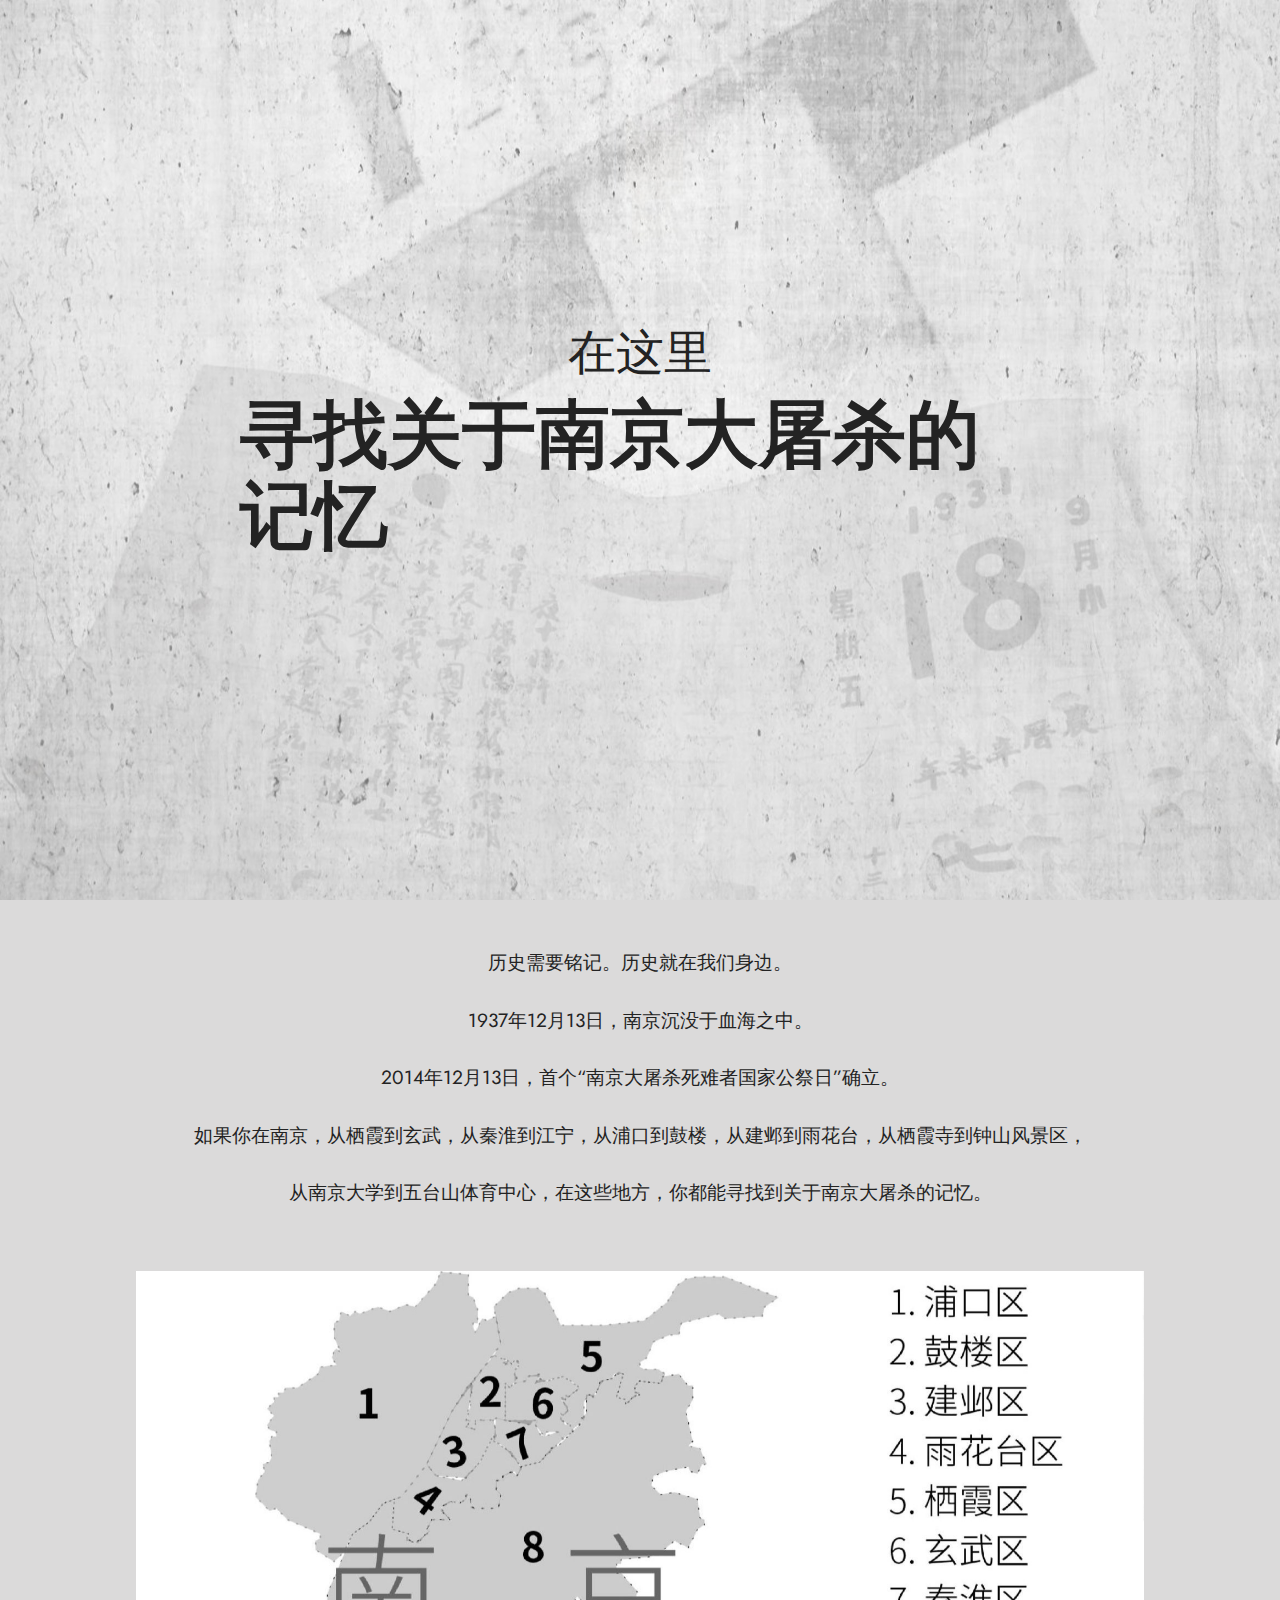
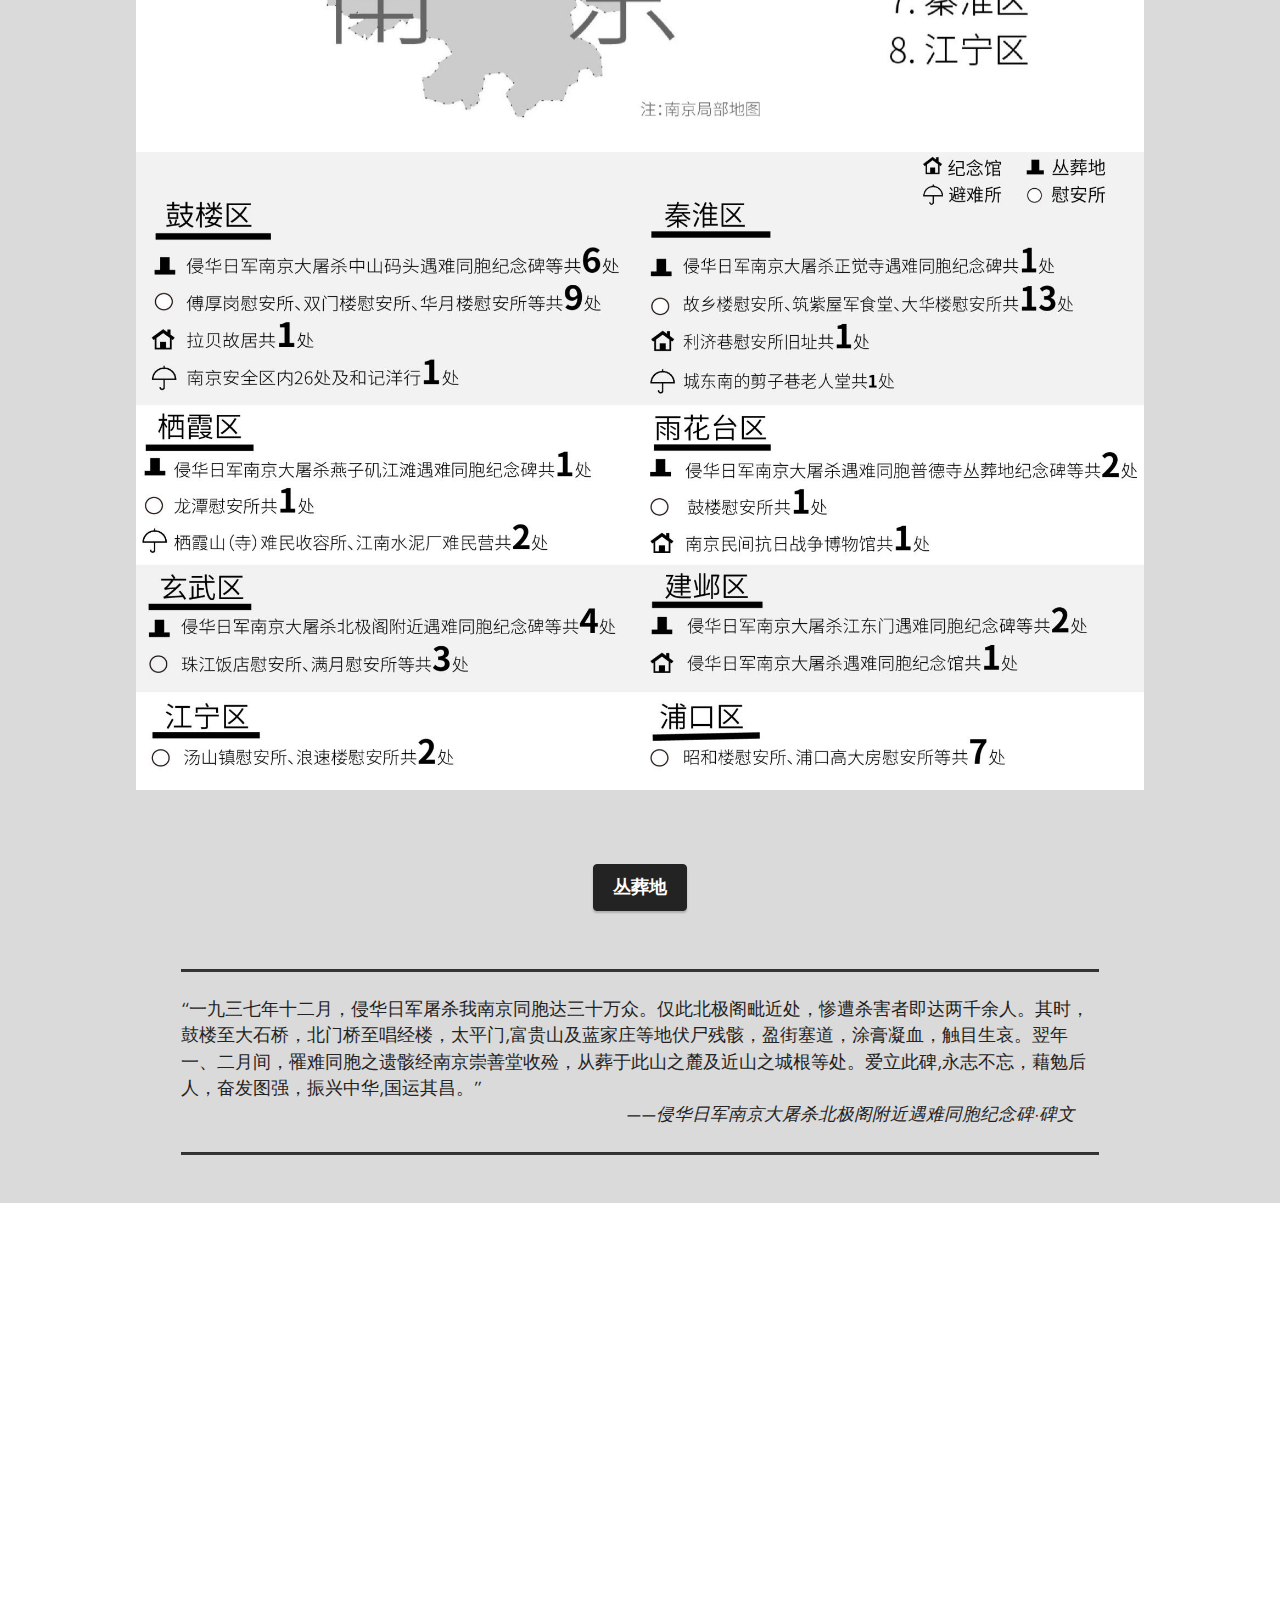
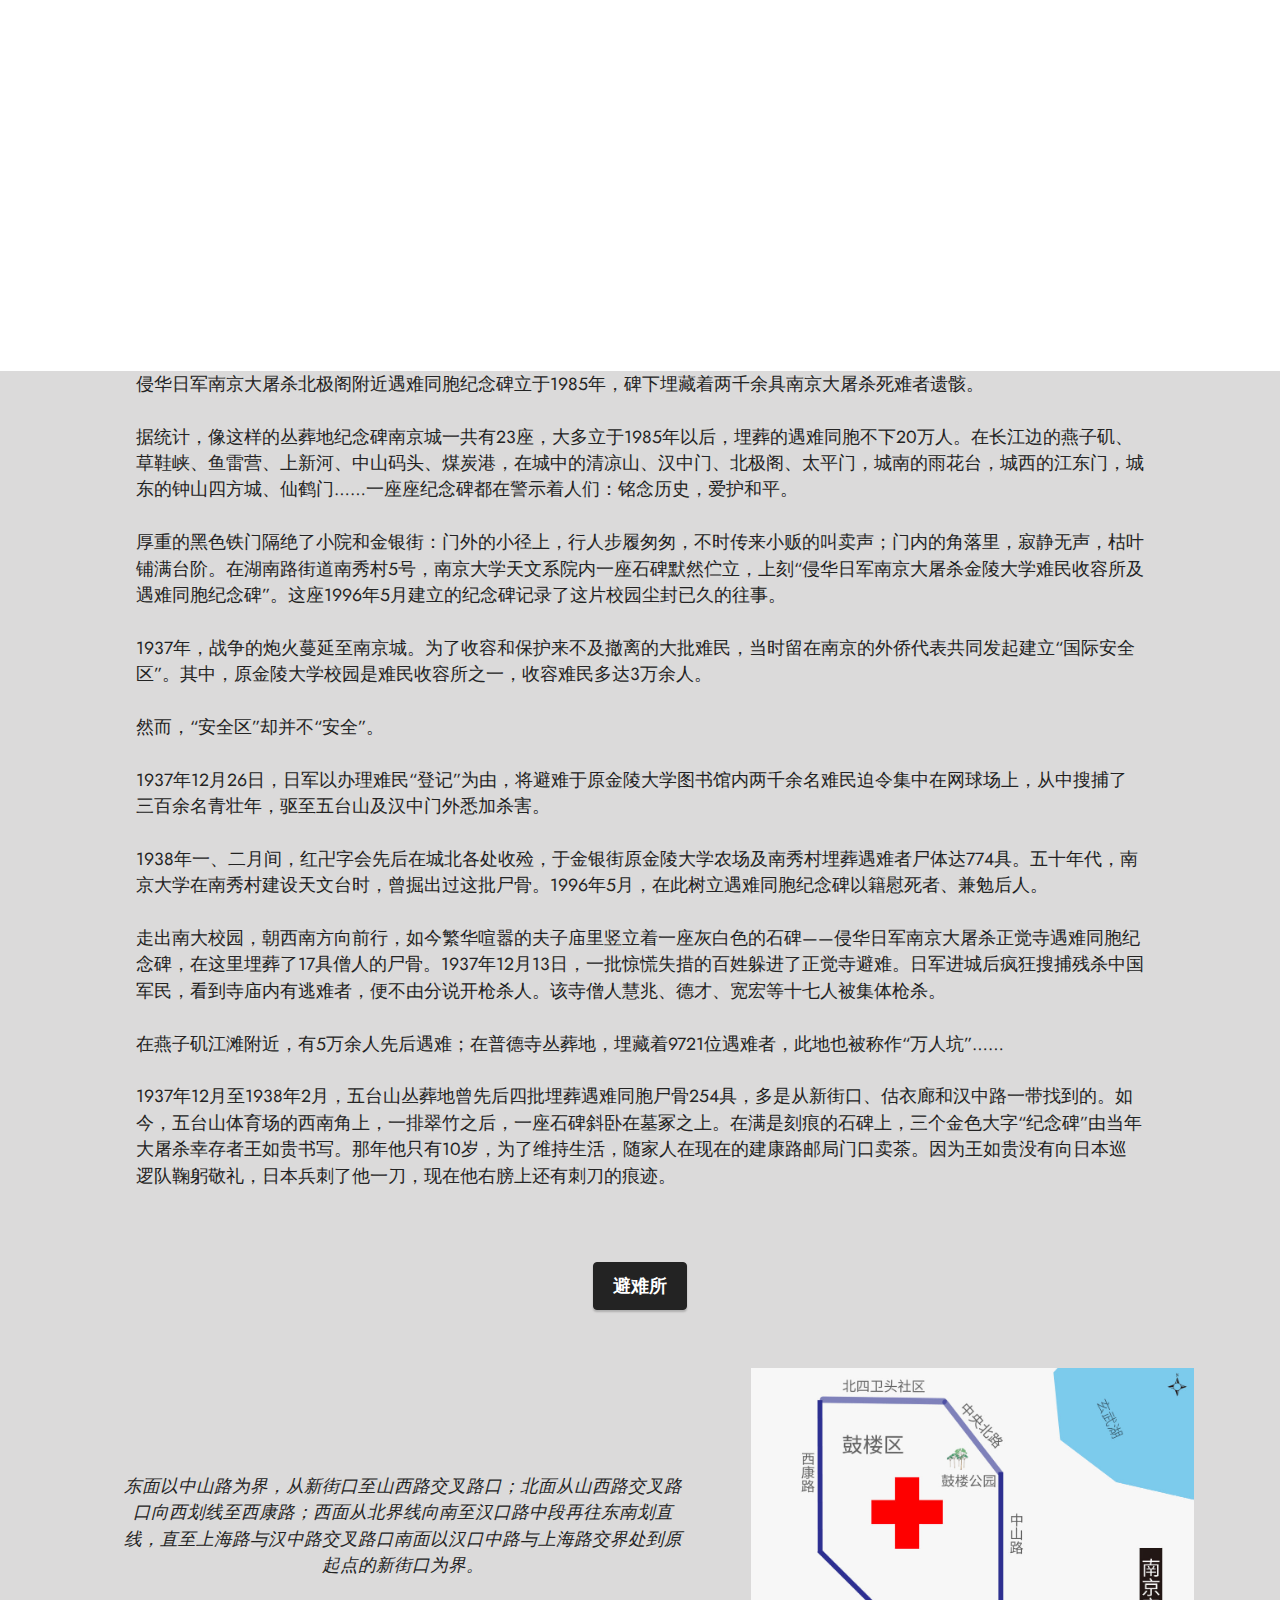
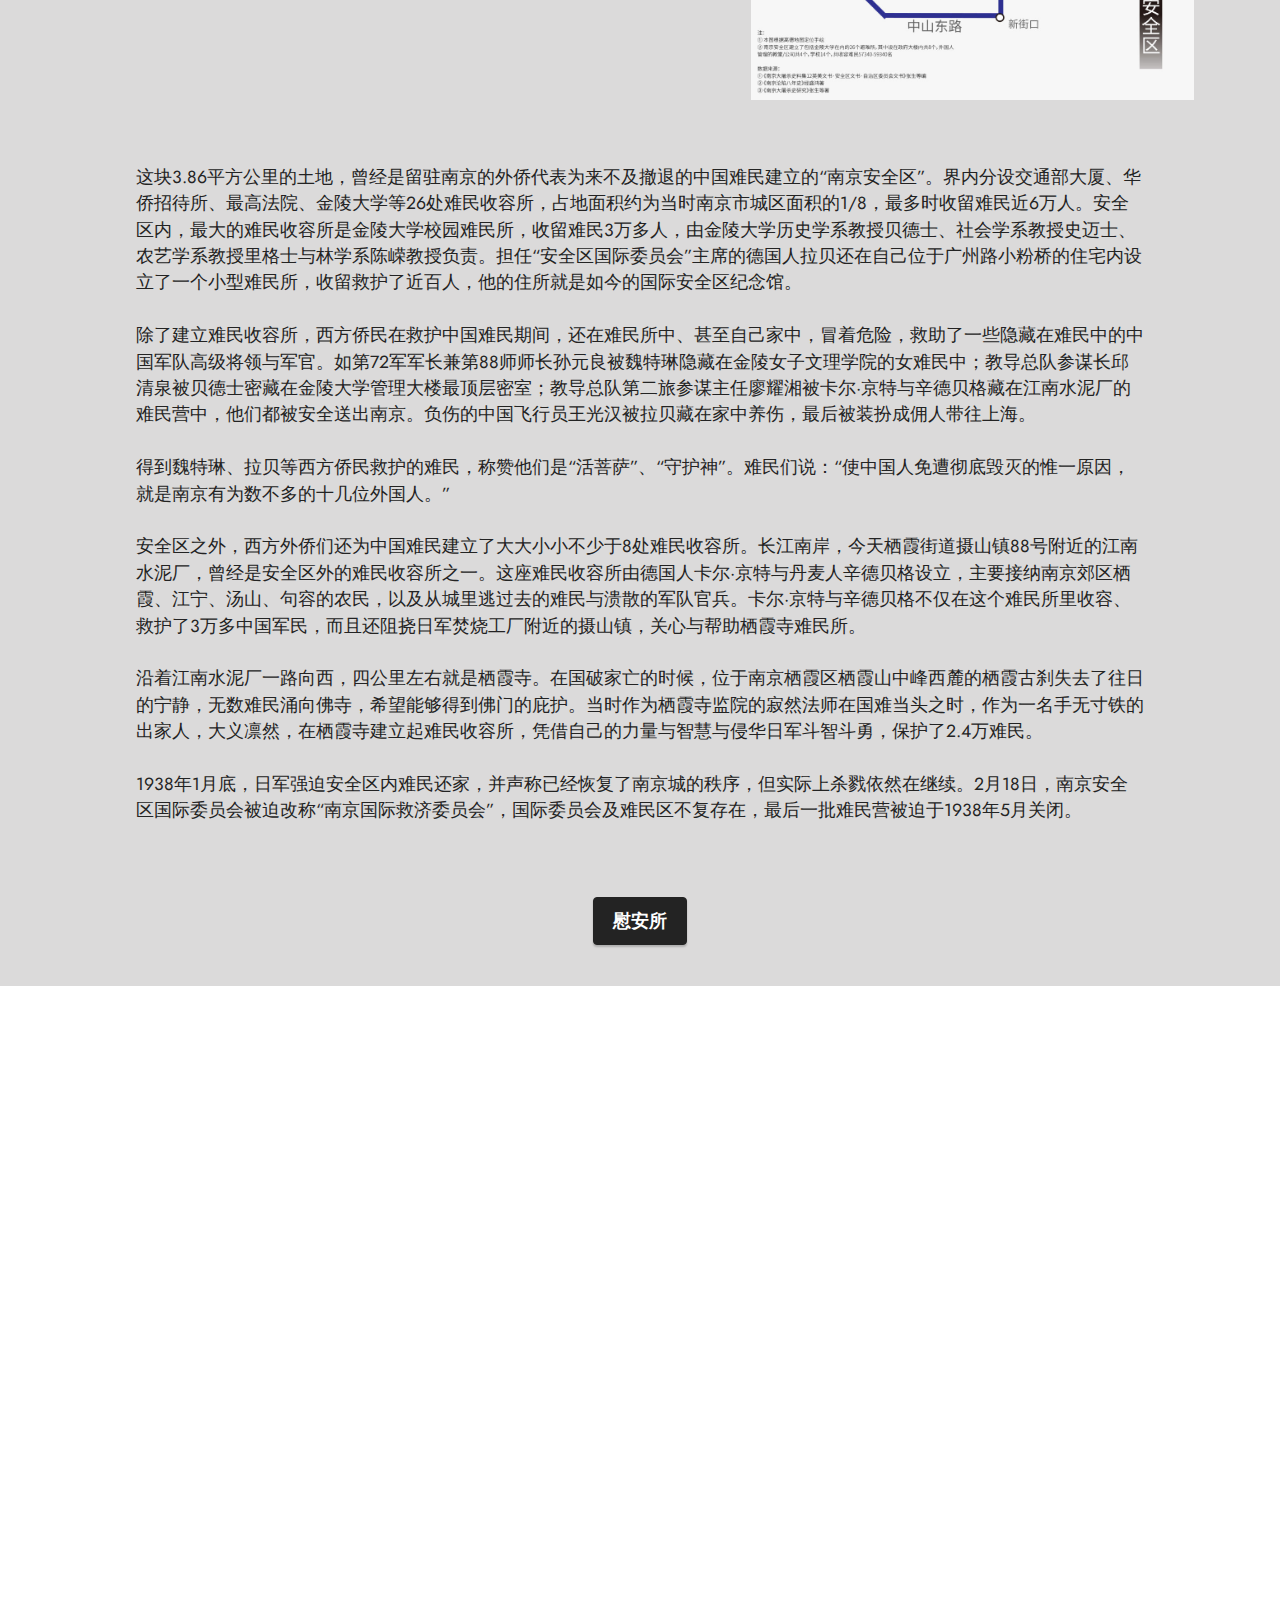
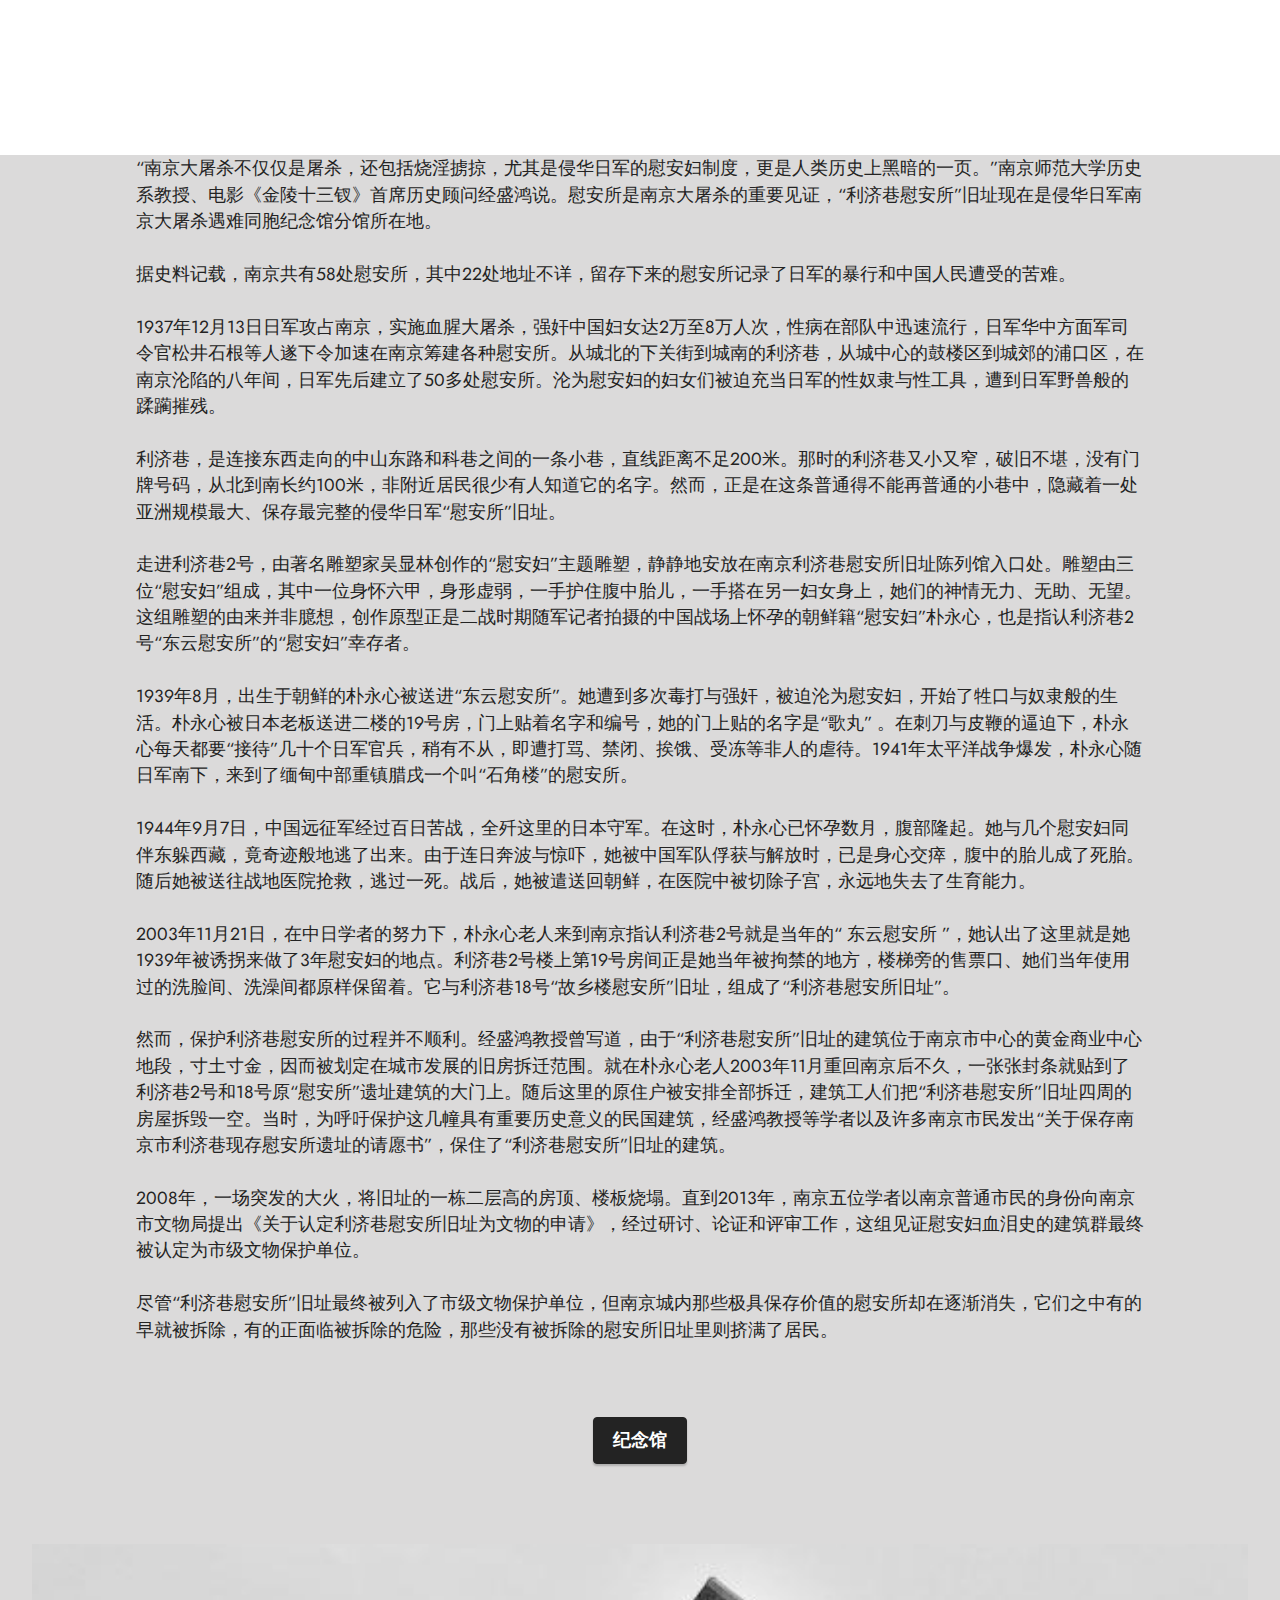
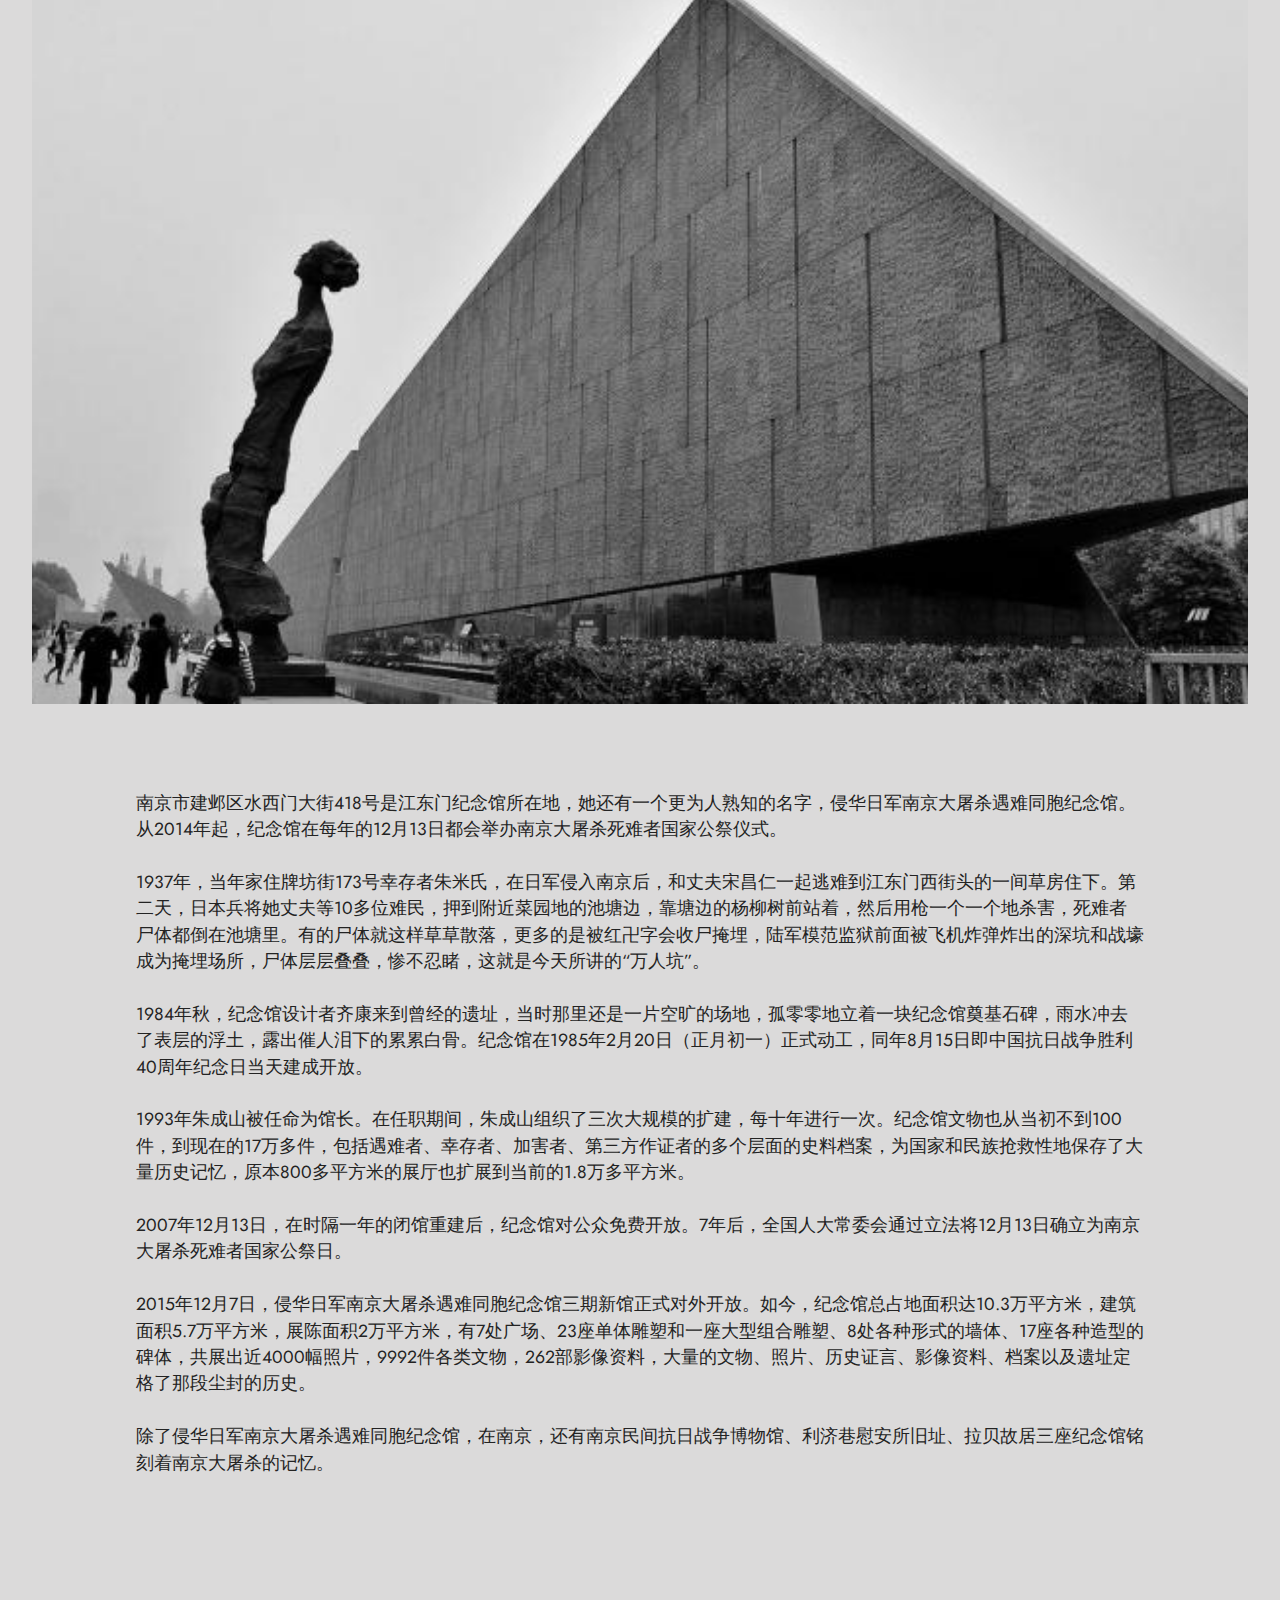
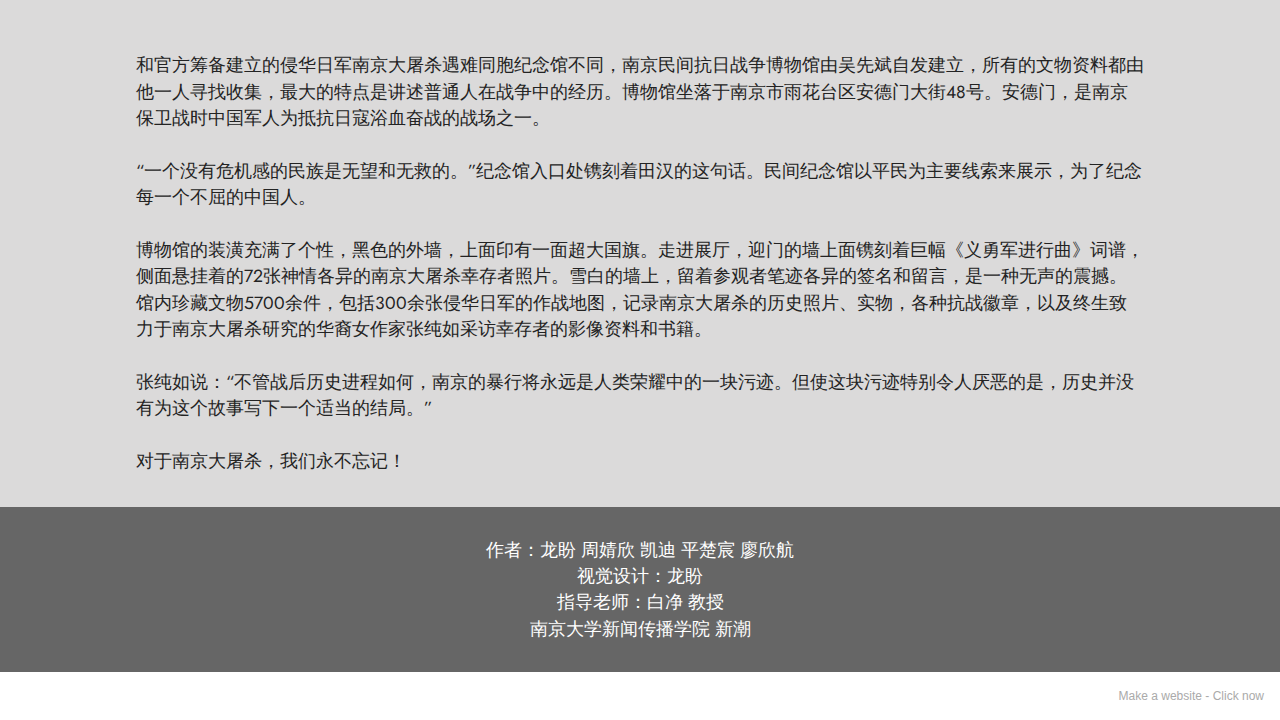
==== index.html @ 1f04daef "Update index.html" ====
<!DOCTYPE html>
<html  >
<head>
  <!-- Site made with Mobirise Website Builder v5.2.0, https://mobirise.com -->
  <meta charset="UTF-8">
  <meta http-equiv="X-UA-Compatible" content="IE=edge">
  <meta name="generator" content="Mobirise v5.2.0, mobirise.com">
  <meta name="viewport" content="width=device-width, initial-scale=1, minimum-scale=1">
  <link rel="shortcut icon" href="assets/images/logo5.png" type="image/x-icon">
  <meta name="description" content="">
  
  
  <title>Home</title>
  <link rel="stylesheet" href="assets/tether/tether.min.css">
  <link rel="stylesheet" href="assets/bootstrap/css/bootstrap.min.css">
  <link rel="stylesheet" href="assets/bootstrap/css/bootstrap-grid.min.css">
  <link rel="stylesheet" href="assets/bootstrap/css/bootstrap-reboot.min.css">
  <link rel="stylesheet" href="assets/theme/css/style.css">
  <link rel="preload" as="style" href="assets/mobirise/css/mbr-additional.css"><link rel="stylesheet" href="assets/mobirise/css/mbr-additional.css" type="text/css">
  
  
  
  
</head>
<body>
  
  <section class="header3 cid-sDMGxC86RV mbr-fullscreen" id="header3-3x">

    

    <div class="mbr-overlay" style="opacity: 0.2; background-color: rgb(255, 255, 255);"></div>

    <div class="align-center container-fluid">
        <div class="row justify-content-center">
            <div class="col-12 col-lg-8">
                <h1 class="mbr-section-title mbr-fonts-style mb-3 display-2">在这里<br></h1>
                
                <p class="mbr-text mbr-fonts-style display-1"><strong>寻找关于南京大屠杀的记忆</strong></p>
                
            </div>
        </div>
    </div>
</section>

<section class="content4 cid-sDMGz805fc" id="content4-3y">
    
    
    <div class="container">
        <div class="row justify-content-center">
            <div class="title col-md-12 col-lg-10">
                
                <h4 class="mbr-section-subtitle align-center mbr-fonts-style mb-4 display-7">历史需要铭记。历史就在我们身边。<br><br><div>1937年12月13日，南京沉没于血海之中。</div><br><div>
</div><div>
</div><div>2014年12月13日，首个“南京大屠杀死难者国家公祭日”确立。</div><br><div>
</div><div>
</div><div>如果你在南京，从栖霞到玄武，从秦淮到江宁，从浦口到鼓楼，从建邺到雨花台，从栖霞寺到钟山风景区，</div><br><div>从南京大学到五台山体育中心，在这些地方，你都能寻找到关于南京大屠杀的记忆。</div></h4>
                
            </div>
        </div>
    </div>
</section>

<section class="image3 cid-sDMGzspnym" id="image3-3z">
    

    

    <div class="container-fluid">
        <div class="row justify-content-center">
            <div class="col-12 col-lg-10">
                <div class="image-wrapper">
                    <img src="assets/images/-1-1836x1403.jpeg" alt="Mobirise">
                    
                </div>
            </div>
        </div>
    </div>
</section>

<section class="image3 cid-sDMHqOGzTO" id="image3-40">
    

    

    <div class="container-fluid">
        <div class="row justify-content-center">
            <div class="col-12 col-lg-10">
                <div class="image-wrapper">
                    <img src="assets/images/-1-1836x1684.jpeg" alt="Mobirise">
                    
                </div>
            </div>
        </div>
    </div>
</section>

<section class="content11 cid-sDMHrmQAdt" id="content11-41">
    
    <div class="container">
        <div class="row justify-content-center">
            <div class="col-md-12 col-lg-10">
                <div class="mbr-section-btn align-center"><a class="btn btn-black display-4" href="">丛葬地</a></div>
            </div>
        </div>
    </div>
</section>

<section class="content6 cid-sDMHrJeVqb" id="content6-42">
    
    <div class="container">
        <div class="row justify-content-center">
            <div class="col-md-12 col-lg-10">
                <hr class="line">
                <p class="mbr-text align-center mbr-fonts-style my-4 display-4">“一九三七年十二月，侵华日军屠杀我南京同胞达三十万众。仅此北极阁毗近处，惨遭杀害者即达两千余人。其时，鼓楼至大石桥，北门桥至唱经楼，太平门,富贵山及蓝家庄等地伏尸残骸，盈街塞道，涂膏凝血，触目生哀。翌年一、二月间，罹难同胞之遗骸经南京崇善堂收殓，从葬于此山之麓及近山之城根等处。爱立此碑,永志不忘，藉勉后人，奋发图强，振兴中华,国运其昌。”<br><em>&nbsp; &nbsp; &nbsp; &nbsp; &nbsp; &nbsp; &nbsp; &nbsp; &nbsp; &nbsp; &nbsp; &nbsp; &nbsp; &nbsp; &nbsp; &nbsp; &nbsp; &nbsp; &nbsp; &nbsp; &nbsp; &nbsp; &nbsp; &nbsp; &nbsp; &nbsp; &nbsp; &nbsp; &nbsp; &nbsp; &nbsp; &nbsp; &nbsp; &nbsp; &nbsp; &nbsp; &nbsp; &nbsp; &nbsp; &nbsp; &nbsp; &nbsp; &nbsp; &nbsp; &nbsp;——侵华日军南京大屠杀北极阁附近遇难同胞纪念碑·碑文</em><br></p>
                <hr class="line">
            </div>
        </div>
    </div>
</section>

 <iframe width="1024" height="768" frameborder="0" src="https://anapub.geoq.cn/3d28a9a8031eeaee5b899c0aa97360c5.ws"></iframe>

 
<section class="content4 cid-sDMHs64yFg" id="content4-43">
    
    
    <div class="container-fluid">
        <div class="row justify-content-center">
            <div class="title col-md-12 col-lg-10">
                
                <h4 class="mbr-section-subtitle align-center mbr-fonts-style mb-4 display-4"><div>侵华日军南京大屠杀北极阁附近遇难同胞<span style="font-size: 1.1rem;">纪念碑立于1985年，碑下埋藏着两千余具南京大屠杀死难者遗骸。&nbsp;</span></div><div><span style="font-size: 1.1rem;"><br></span></div><div>
</div><div>据统计，像这样的丛葬地纪念碑南京城一共有23座，大多立于1985年以后，埋葬的遇难同胞不下20万人。在长江边的燕子矶、草鞋峡、鱼雷营、上新河、中山码头、煤炭港，在城中的清凉山、汉中门、北极阁、太平门，城南的雨花台，城西的江东门，城东的钟山四方城、仙鹤门……一座座纪念碑都在警示着人们：铭念历史，爱护和平。</div><br><div>
</div><div>
</div><div>厚重的黑色铁门隔绝了小院和金银街：门外的小径上，行人步履匆匆，不时传来小贩的叫卖声；门内的角落里，寂静无声，枯叶铺满台阶。在湖南路街道南秀村5号，南京大学天文系院内一座石碑默然伫立，上刻“侵华日军南京大屠杀金陵大学难民收容所及遇难同胞纪念碑”。这座1996年5月建立的纪念碑记录了这片校园尘封已久的往事。</div><br><div>
</div><div>
</div><div>1937年，战争的炮火蔓延至南京城。为了收容和保护来不及撤离的大批难民，当时留在南京的外侨代表共同发起建立“国际安全区”。其中，原金陵大学校园是难民收容所之一，收容难民多达3万余人。</div><br><div>
</div><div>
</div><div>然而，“安全区”却并不“安全”。</div><br><div>
</div><div>
</div><div>1937年12月26日，日军以办理难民“登记”为由，将避难于原金陵大学图书馆内两千余名难民迫令集中在网球场上，从中搜捕了三百余名青壮年，驱至五台山及汉中门外悉加杀害。</div><br><div>
</div><div>
</div><div>1938年一、二月间，红卍字会先后在城北各处收殓，于金银街原金陵大学农场及南秀村埋葬遇难者尸体达774具。五十年代，南京大学在南秀村建设天文台时，曾掘出过这批尸骨。1996年5月，在此树立遇难同胞纪念碑以籍慰死者、兼勉后人。</div><br><div>
</div><div>
</div><div>走出南大校园，朝西南方向前行，如今繁华喧嚣的夫子庙里竖立着一座灰白色的石碑——侵华日军南京大屠杀正觉寺遇难同胞纪念碑，在这里埋葬了17具僧人的尸骨。1937年12月13日，一批惊慌失措的百姓躲进了正觉寺避难。日军进城后疯狂搜捕残杀中国军民，看到寺庙内有逃难者，便不由分说开枪杀人。该寺僧人慧兆、德才、宽宏等十七人被集体枪杀。</div><br><div>
</div><div>
</div><div>在燕子矶江滩附近，有5万余人先后遇难；在普德寺丛葬地，埋藏着9721位遇难者，此地也被称作“万人坑”……</div><br><div>
</div><div>
</div><div>1937年12月至1938年2月，五台山丛葬地曾先后四批埋葬遇难同胞尸骨254具，多是从新街口、估衣廊和汉中路一带找到的。如今，五台山体育场的西南角上，一排翠竹之后，一座石碑斜卧在墓冢之上。在满是刻痕的石碑上，三个金色大字“纪念碑”由当年大屠杀幸存者王如贵书写。那年他只有10岁，为了维持生活，随家人在现在的建康路邮局门口卖茶。因为王如贵没有向日本巡逻队鞠躬敬礼，日本兵刺了他一刀，现在他右膀上还有刺刀的痕迹。</div></h4>
                
            </div>
        </div>
    </div>
</section>


<section class="content11 cid-sDMHsllz2n" id="content11-44">
    
    <div class="container">
        <div class="row justify-content-center">
            <div class="col-md-12 col-lg-10">
                <div class="mbr-section-btn align-center"><a class="btn btn-black display-4" href="">避难所</a></div>
            </div>
        </div>
    </div>
</section>

<section class="image2 cid-sDMHt7MaqH" id="image2-45">
    

    

    <div class="container">
        <div class="row align-items-center">
            <div class="col-12 col-lg-5">
                <div class="image-wrapper">
                    <img src="assets/images/-3-1-1076x807.jpg" alt="Mobirise">
                    
                </div>
            </div>
            <div class="col-12 col-lg">
                <div class="text-wrapper">
                    
                    <p class="mbr-text mbr-fonts-style display-4"><em>
                        东面以中山路为界，从新街口至山西路交叉路口；北面从山西路交叉路口向西划线至西康路；西面从北界线向南至汉口路中段再往东南划直线，直至上海路与汉中路交叉路口南面以汉口中路与上海路交界处到原起点的新街口为界。</em><br></p>
                </div>
            </div>
        </div>
    </div>
</section>
 
<section class="content4 cid-sDMHtuUp6Z" id="content4-46">
    
    
    <div class="container-fluid">
        <div class="row justify-content-center">
            <div class="title col-md-12 col-lg-10">
                
                <h4 class="mbr-section-subtitle align-center mbr-fonts-style mb-4 display-4">这块3.86平方公里的土地，曾经是留驻南京的外侨代表为来不及撤退的中国难民建立的“南京安全区”。界内分设交通部大厦、华侨招待所、最高法院、金陵大学等26处难民收容所，占地面积约为当时南京市城区面积的1/8，最多时收留难民近6万人。安全区内，最大的难民收容所是金陵大学校园难民所，收留难民3万多人，由金陵大学历史学系教授贝德士、社会学系教授史迈士、农艺学系教授里格士与林学系陈嵘教授负责。担任“安全区国际委员会”主席的德国人拉贝还在自己位于广州路小粉桥的住宅内设立了一个小型难民所，收留救护了近百人，他的住所就是如今的国际安全区纪念馆。
<div><br></div><div>除了建立难民收容所，西方侨民在救护中国难民期间，还在难民所中、甚至自己家中，冒着危险，救助了一些隐藏在难民中的中国军队高级将领与军官。如第72军军长兼第88师师长孙元良被魏特琳隐藏在金陵女子文理学院的女难民中；教导总队参谋长邱清泉被贝德士密藏在金陵大学管理大楼最顶层密室；教导总队第二旅参谋主任廖耀湘被卡尔·京特与辛德贝格藏在江南水泥厂的难民营中，他们都被安全送出南京。负伤的中国飞行员王光汉被拉贝藏在家中养伤，最后被装扮成佣人带往上海。</div><br><div>
</div><div>
</div><div>得到魏特琳、拉贝等西方侨民救护的难民，称赞他们是“活菩萨”、“守护神”。难民们说：“使中国人免遭彻底毁灭的惟一原因，就是南京有为数不多的十几位外国人。”</div><br><div>
</div><div>
</div><div>安全区之外，西方外侨们还为中国难民建立了大大小小不少于8处难民收容所。长江南岸，今天栖霞街道摄山镇88号附近的江南水泥厂，曾经是安全区外的难民收容所之一。这座难民收容所由德国人卡尔·京特与丹麦人辛德贝格设立，主要接纳南京郊区栖霞、江宁、汤山、句容的农民，以及从城里逃过去的难民与溃散的军队官兵。卡尔·京特与辛德贝格不仅在这个难民所里收容、救护了3万多中国军民，而且还阻挠日军焚烧工厂附近的摄山镇，关心与帮助栖霞寺难民所。</div><br><div>
</div><div>
</div><div>沿着江南水泥厂一路向西，四公里左右就是栖霞寺。在国破家亡的时候，位于南京栖霞区栖霞山中峰西麓的栖霞古刹失去了往日的宁静，无数难民涌向佛寺，希望能够得到佛门的庇护。当时作为栖霞寺监院的寂然法师在国难当头之时，作为一名手无寸铁的出家人，大义凛然，在栖霞寺建立起难民收容所，凭借自己的力量与智慧与侵华日军斗智斗勇，保护了2.4万难民。</div><br><div>
</div><div>
</div><div>1938年1月底，日军强迫安全区内难民还家，并声称已经恢复了南京城的秩序，但实际上杀戮依然在继续。2月18日，南京安全区国际委员会被迫改称“南京国际救济委员会”，国际委员会及难民区不复存在，最后一批难民营被迫于1938年5月关闭。</div></h4>
                
            </div>
        </div>
    </div>
</section>

<section class="content11 cid-sDMHuRstIz" id="content11-47">
    
    <div class="container">
        <div class="row justify-content-center">
            <div class="col-md-12 col-lg-10">
                <div class="mbr-section-btn align-center"><a class="btn btn-black display-4" href="">慰安所</a></div>
            </div>
        </div>
    </div>
</section>

<iframe width="1024" height="769" frameborder="0" src="https://anapub.geoq.cn/e65b2b43e736e6899f57aa3a7d544972.ws"></iframe> 
 
<section class="content4 cid-sDMHv9E7eU" id="content4-48">
    
    
    <div class="container-fluid">
        <div class="row justify-content-center">
            <div class="title col-md-12 col-lg-10">
                
                <h4 class="mbr-section-subtitle align-center mbr-fonts-style mb-4 display-4">“南京大屠杀不仅仅是屠杀，还包括烧淫掳掠，尤其是侵华日军的慰安妇制度，更是人类历史上黑暗的一页。”南京师范大学历史系教授、电影《金陵十三钗》首席历史顾问经盛鸿说。慰安所是南京大屠杀的重要见证，“利济巷慰安所”旧址现在是侵华日军南京大屠杀遇难同胞纪念馆分馆所在地。<br><br>
<div>
</div><div>据史料记载，南京共有58处慰安所，其中22处地址不详，留存下来的慰安所记录了日军的暴行和中国人民遭受的苦难。</div><br><div>
</div><div>
</div><div>1937年12月13日日军攻占南京，实施血腥大屠杀，强奸中国妇女达2万至8万人次，性病在部队中迅速流行，日军华中方面军司令官松井石根等人遂下令加速在南京筹建各种慰安所。从城北的下关街到城南的利济巷，从城中心的鼓楼区到城郊的浦口区，在南京沦陷的八年间，日军先后建立了50多处慰安所。沦为慰安妇的妇女们被迫充当日军的性奴隶与性工具，遭到日军野兽般的蹂躏摧残。</div><br><div>
</div><div>
</div><div>利济巷，是连接东西走向的中山东路和科巷之间的一条小巷，直线距离不足200米。那时的利济巷又小又窄，破旧不堪，没有门牌号码，从北到南长约100米，非附近居民很少有人知道它的名字。然而，正是在这条普通得不能再普通的小巷中，隐藏着一处亚洲规模最大、保存最完整的侵华日军“慰安所”旧址。</div><br><div>
</div><div>
</div><div>走进利济巷2号，由著名雕塑家吴显林创作的“慰安妇”主题雕塑，静静地安放在南京利济巷慰安所旧址陈列馆入口处。雕塑由三位“慰安妇”组成，其中一位身怀六甲，身形虚弱，一手护住腹中胎儿，一手搭在另一妇女身上，她们的神情无力、无助、无望。这组雕塑的由来并非臆想，创作原型正是二战时期随军记者拍摄的中国战场上怀孕的朝鲜籍“慰安妇”朴永心，也是指认利济巷2号“东云慰安所”的“慰安妇”幸存者。
</div><div><span style="font-size: 1.1rem;"></span><br></div><div>1939年8月，出生于朝鲜的朴永心被送进“东云慰安所”。她遭到多次毒打与强奸，被迫沦为慰安妇，开始了牲口与奴隶般的生活。朴永心被日本老板送进二楼的19号房，门上贴着名字和编号，她的门上贴的名字是“歌丸”&nbsp;。在刺刀与皮鞭的逼迫下，朴永心每天都要“接待”几十个日军官兵，稍有不从，即遭打骂、禁闭、挨饿、受冻等非人的虐待。1941年太平洋战争爆发，朴永心随日军南下，来到了缅甸中部重镇腊戌一个叫“石角楼”的慰安所。</div><br><div>1944年9月7日，中国远征军经过百日苦战，全歼这里的日本守军。在这时，朴永心已怀孕数月，腹部隆起。她与几个慰安妇同伴东躲西藏，竟奇迹般地逃了出来。由于连日奔波与惊吓，她被中国军队俘获与解放时，已是身心交瘁，腹中的胎儿成了死胎。随后她被送往战地医院抢救，逃过一死。战后，她被遣送回朝鲜，在医院中被切除子宫，永远地失去了生育能力。</div><br><div>
</div><div>
</div><div>2003年11月21日，在中日学者的努力下，朴永心老人来到南京指认利济巷2号就是当年的“ 东云慰安所 ”，她认出了这里就是她1939年被诱拐来做了3年慰安妇的地点。利济巷2号楼上第19号房间正是她当年被拘禁的地方，楼梯旁的售票口、她们当年使用过的洗脸间、洗澡间都原样保留着。它与利济巷18号“故乡楼慰安所”旧址，组成了“利济巷慰安所旧址”。</div><br><div>
</div><div>
</div><div>然而，保护利济巷慰安所的过程并不顺利。经盛鸿教授曾写道，由于“利济巷慰安所”旧址的建筑位于南京市中心的黄金商业中心地段，寸土寸金，因而被划定在城市发展的旧房拆迁范围。就在朴永心老人2003年11月重回南京后不久，一张张封条就贴到了利济巷2号和18号原“慰安所”遗址建筑的大门上。随后这里的原住户被安排全部拆迁，建筑工人们把“利济巷慰安所”旧址四周的房屋拆毁一空。当时，为呼吁保护这几幢具有重要历史意义的民国建筑，经盛鸿教授等学者以及许多南京市民发出“关于保存南京市利济巷现存慰安所遗址的请愿书”，保住了“利济巷慰安所”旧址的建筑。</div><br><div>
</div><div>
</div><div>2008年，一场突发的大火，将旧址的一栋二层高的房顶、楼板烧塌。直到2013年，南京五位学者以南京普通市民的身份向南京市文物局提出《关于认定利济巷慰安所旧址为文物的申请》，经过研讨、论证和评审工作，这组见证慰安妇血泪史的建筑群最终被认定为市级文物保护单位。</div><br><div>
</div><div>
</div><div>尽管“利济巷慰安所”旧址最终被列入了市级文物保护单位，但南京城内那些极具保存价值的慰安所却在逐渐消失，它们之中有的早就被拆除，有的正面临被拆除的危险，那些没有被拆除的慰安所旧址里则挤满了居民。</div></h4>
                
            </div>
        </div>
    </div>
</section>

<section class="content11 cid-sDMHvxuvsW" id="content11-49">
    
    <div class="container">
        <div class="row justify-content-center">
            <div class="col-md-12 col-lg-10">
                <div class="mbr-section-btn align-center"><a class="btn btn-black display-4" href="">纪念馆</a></div>
            </div>
        </div>
    </div>
</section>

<section class="image3 cid-sDMHw4y4AW mbr-fullscreen" id="image3-4a">
    

    

    <div class="container-fluid">
        <div class="row justify-content-center">
            <div class="col-12 col-lg-12">
                <div class="image-wrapper">
                    <img src="assets/images/2-778x520.png" alt="Mobirise">
                    
                </div>
            </div>
        </div>
    </div>
</section>
  
<section class="content4 cid-sDMHwp8gCg" id="content4-4b">
    
    
    <div class="container-fluid">
        <div class="row justify-content-center">
            <div class="title col-md-12 col-lg-10">
                
                <h4 class="mbr-section-subtitle align-center mbr-fonts-style mb-4 display-4">
                    南京市建邺区水西门大街418号是江东门纪念馆所在地，她还有一个更为人熟知的名字，侵华日军南京大屠杀遇难同胞纪念馆。从2014年起，纪念馆在每年的12月13日都会举办南京大屠杀死难者国家公祭仪式。<br><br>
                <div>
</div><div>1937年，当年家住牌坊街173号幸存者朱米氏，在日军侵入南京后，和丈夫宋昌仁一起逃难到江东门西街头的一间草房住下。第二天，日本兵将她丈夫等10多位难民，押到附近菜园地的池塘边，靠塘边的杨柳树前站着，然后用枪一个一个地杀害，死难者尸体都倒在池塘里。有的尸体就这样草草散落，更多的是被红卍字会收尸掩埋，陆军模范监狱前面被飞机炸弹炸出的深坑和战壕成为掩埋场所，尸体层层叠叠，惨不忍睹，这就是今天所讲的“万人坑”。</div><br><div>
</div><div>
</div><div>1984年秋，纪念馆设计者齐康来到曾经的遗址，当时那里还是一片空旷的场地，孤零零地立着一块纪念馆奠基石碑，雨水冲去了表层的浮土，露出催人泪下的累累白骨。纪念馆在1985年2月20日（正月初一）正式动工，同年8月15日即中国抗日战争胜利40周年纪念日当天建成开放。</div><br><div>
</div><div>                 
</div><div>1993年朱成山被任命为馆长。在任职期间，朱成山组织了三次大规模的扩建，每十年进行一次。纪念馆文物也从当初不到100件，到现在的17万多件，包括遇难者、幸存者、加害者、第三方作证者的多个层面的史料档案，为国家和民族抢救性地保存了大量历史记忆，原本800多平方米的展厅也扩展到当前的1.8万多平方米。</div><br><div>
</div><div>
</div><div>2007年12月13日，在时隔一年的闭馆重建后，纪念馆对公众免费开放。7年后，全国人大常委会通过立法将12月13日确立为南京大屠杀死难者国家公祭日。</div><br><div>
</div><div>
</div><div>2015年12月7日，侵华日军南京大屠杀遇难同胞纪念馆三期新馆正式对外开放。如今，纪念馆总占地面积达10.3万平方米，建筑面积5.7万平方米，展陈面积2万平方米，有7处广场、23座单体雕塑和一座大型组合雕塑、8处各种形式的墙体、17座各种造型的碑体，共展出近4000幅照片，9992件各类文物，262部影像资料，大量的文物、照片、历史证言、影像资料、档案以及遗址定格了那段尘封的历史。</div><br><div>
</div><div>
</div><div>除了侵华日军南京大屠杀遇难同胞纪念馆，在南京，还有南京民间抗日战争博物馆、利济巷慰安所旧址、拉贝故居三座纪念馆铭刻着南京大屠杀的记忆。</div><br><div>
</div><div>
<iframe width="1024 height="768" frameborder="0" src="https://anapub.geoq.cn/1f154a9397634b7b325d572857ecb205.ws"></iframe> 
</div><div>和官方筹备建立的侵华日军南京大屠杀遇难同胞纪念馆不同，南京民间抗日战争博物馆由吴先斌自发建立，所有的文物资料都由他一人寻找收集，最大的特点是讲述普通人在战争中的经历。博物馆坐落于南京市雨花台区安德门大街48号。安德门，是南京保卫战时中国军人为抵抗日寇浴血奋战的战场之一。</div><br><div>
</div><div>
</div><div>“一个没有危机感的民族是无望和无救的。”纪念馆入口处镌刻着田汉的这句话。民间纪念馆以平民为主要线索来展示，为了纪念每一个不屈的中国人。</div><br><div>
</div><div>
</div><div>博物馆的装潢充满了个性，黑色的外墙，上面印有一面超大国旗。走进展厅，迎门的墙上面镌刻着巨幅《义勇军进行曲》词谱，侧面悬挂着的72张神情各异的南京大屠杀幸存者照片。雪白的墙上，留着参观者笔迹各异的签名和留言，是一种无声的震撼。馆内珍藏文物5700余件，包括300余张侵华日军的作战地图，记录南京大屠杀的历史照片、实物，各种抗战徽章，以及终生致力于南京大屠杀研究的华裔女作家张纯如采访幸存者的影像资料和书籍。</div><br><div>
</div><div>
</div><div>张纯如说：“不管战后历史进程如何，南京的暴行将永远是人类荣耀中的一块污迹。但使这块污迹特别令人厌恶的是，历史并没有为这个故事写下一个适当的结局。”</div><br><div>
</div><div>
</div><div>对于南京大屠杀，我们永不忘记！</div></h4>
                
            </div>
        </div>
    </div>
</section>


<section class="footer7 cid-sDMI2npDrh" once="footers" id="footer7-5a">

    

    <div class="mbr-overlay" style="opacity: 0.6; background-color: rgb(0, 0, 0);"></div>

    <div class="container">
        <div class="media-container-row align-center mbr-white">
            <div class="col-12">
                <p class="mbr-text mb-0 mbr-fonts-style display-4">作者：龙盼 周婧欣 凯迪 平楚宸 廖欣航<br>视觉设计：龙盼<br>指导老师：白净 教授<br>南京大学新闻传播学院 新潮</p>
            </div>
        </div>
    </div>
</section><section style="background-color: #fff; font-family: -apple-system, BlinkMacSystemFont, 'Segoe UI', 'Roboto', 'Helvetica Neue', Arial, sans-serif; color:#aaa; font-size:12px; padding: 0; align-items: center; display: flex;"><a href="https://mobirise.site/j" style="flex: 1 1; height: 3rem; padding-left: 1rem;"></a><p style="flex: 0 0 auto; margin:0; padding-right:1rem;">Make a website - <a href="https://mobirise.site/w" style="color:#aaa;">Click now</a></p></section><script src="assets/web/assets/jquery/jquery.min.js"></script>  <script src="assets/popper/popper.min.js"></script>  <script src="assets/tether/tether.min.js"></script>  <script src="assets/bootstrap/js/bootstrap.min.js"></script>  <script src="assets/smoothscroll/smooth-scroll.js"></script>  <script src="assets/theme/js/script.js"></script>  
  
  
</body>
</html>
---- assets/theme/css/style.css ----
section {
  background-color: #ffffff;
}

body {
  font-style: normal;
  line-height: 1.5;
  font-weight: 400;
  color: #232323;
  position: relative;
}

section,
.container,
.container-fluid {
  position: relative;
  word-wrap: break-word;
}

a.mbr-iconfont:hover {
  text-decoration: none;
}

.article .lead p,
.article .lead ul,
.article .lead ol,
.article .lead pre,
.article .lead blockquote {
  margin-bottom: 0;
}

a {
  font-style: normal;
  font-weight: 400;
  cursor: pointer;
}

a, a:hover {
  text-decoration: none;
}

.mbr-section-title {
  font-style: normal;
  line-height: 1.3;
}

.mbr-section-subtitle {
  line-height: 1.3;
}

.mbr-text {
  font-style: normal;
  line-height: 1.7;
}

h1,
h2,
h3,
h4,
h5,
h6,
.display-1,
.display-2,
.display-4,
.display-5,
.display-7,
span,
p,
a {
  line-height: 1;
  word-break: break-word;
  word-wrap: break-word;
  font-weight: 400;
}

b,
strong {
  font-weight: bold;
}

input:-webkit-autofill, input:-webkit-autofill:hover, input:-webkit-autofill:focus, input:-webkit-autofill:active {
  -webkit-transition-delay: 9999s;
          transition-delay: 9999s;
  -webkit-transition-property: background-color, color;
  transition-property: background-color, color;
}

textarea[type="hidden"] {
  display: none;
}

section {
  background-position: 50% 50%;
  background-repeat: no-repeat;
  background-size: cover;
}

section .mbr-background-video,
section .mbr-background-video-preview {
  position: absolute;
  bottom: 0;
  left: 0;
  right: 0;
  top: 0;
}

.hidden {
  visibility: hidden;
}

.mbr-z-index20 {
  z-index: 20;
}

/*! Base colors */
.mbr-white {
  color: #ffffff;
}

.mbr-black {
  color: #111111;
}

.mbr-bg-white {
  background-color: #ffffff;
}

.mbr-bg-black {
  background-color: #000000;
}

/*! Text-aligns */
.align-left {
  text-align: left;
}

.align-center {
  text-align: center;
}

.align-right {
  text-align: right;
}

/*! Font-weight  */
.mbr-light {
  font-weight: 300;
}

.mbr-regular {
  font-weight: 400;
}

.mbr-semibold {
  font-weight: 500;
}

.mbr-bold {
  font-weight: 700;
}

/*! Media  */
.media-content {
  -ms-flex-preferred-size: 100%;
      flex-basis: 100%;
}

.media-container-row {
  display: -webkit-box;
  display: -ms-flexbox;
  display: flex;
  -webkit-box-orient: horizontal;
  -webkit-box-direction: normal;
      -ms-flex-direction: row;
          flex-direction: row;
  -ms-flex-wrap: wrap;
      flex-wrap: wrap;
  -webkit-box-pack: center;
      -ms-flex-pack: center;
          justify-content: center;
  -ms-flex-line-pack: center;
      align-content: center;
  -webkit-box-align: start;
      -ms-flex-align: start;
          align-items: start;
}

.media-container-row .media-size-item {
  width: 400px;
}

.media-container-column {
  display: -webkit-box;
  display: -ms-flexbox;
  display: flex;
  -webkit-box-orient: vertical;
  -webkit-box-direction: normal;
      -ms-flex-direction: column;
          flex-direction: column;
  -ms-flex-wrap: wrap;
      flex-wrap: wrap;
  -webkit-box-pack: center;
      -ms-flex-pack: center;
          justify-content: center;
  -ms-flex-line-pack: center;
      align-content: center;
  -webkit-box-align: stretch;
      -ms-flex-align: stretch;
          align-items: stretch;
}

.media-container-column > * {
  width: 100%;
}

@media (min-width: 992px) {
  .media-container-row {
    -ms-flex-wrap: nowrap;
        flex-wrap: nowrap;
  }
}

figure {
  margin-bottom: 0;
  overflow: hidden;
}

figure[mbr-media-size] {
  -webkit-transition: width 0.1s;
  transition: width 0.1s;
}

img,
iframe {
  display: block;
  width: 100%;
}

.card {
  background-color: transparent;
  border: none;
}

.card-box {
  width: 100%;
}

.card-img {
  text-align: center;
  -ms-flex-negative: 0;
      flex-shrink: 0;
  -webkit-flex-shrink: 0;
}

.media {
  max-width: 100%;
  margin: 0 auto;
}

.mbr-figure {
  -ms-flex-item-align: center;
      -ms-grid-row-align: center;
      align-self: center;
}

.media-container > div {
  max-width: 100%;
}

.mbr-figure img,
.card-img img {
  width: 100%;
}

@media (max-width: 991px) {
  .media-size-item {
    width: auto !important;
  }
  .media {
    width: auto;
  }
  .mbr-figure {
    width: 100% !important;
  }
}

/*! Buttons */
.mbr-section-btn {
  margin-left: -0.6rem;
  margin-right: -0.6rem;
  font-size: 0;
}

.btn {
  font-weight: 600;
  border-width: 1px;
  font-style: normal;
  margin: 0.6rem 0.6rem;
  white-space: normal;
  -webkit-transition: all 0.2s ease-in-out;
  transition: all 0.2s ease-in-out;
  display: -webkit-inline-box;
  display: -ms-inline-flexbox;
  display: inline-flex;
  -webkit-box-align: center;
      -ms-flex-align: center;
          align-items: center;
  -webkit-box-pack: center;
      -ms-flex-pack: center;
          justify-content: center;
  word-break: break-word;
}

.btn-sm {
  font-weight: 600;
  letter-spacing: 0px;
  -webkit-transition: all 0.3s ease-in-out;
  transition: all 0.3s ease-in-out;
}

.btn-md {
  font-weight: 600;
  letter-spacing: 0px;
  -webkit-transition: all 0.3s ease-in-out;
  transition: all 0.3s ease-in-out;
}

.btn-lg {
  font-weight: 600;
  letter-spacing: 0px;
  -webkit-transition: all 0.3s ease-in-out;
  transition: all 0.3s ease-in-out;
}

.btn-form {
  margin: 0;
}

.btn-form:hover {
  cursor: pointer;
}

nav .mbr-section-btn {
  margin-left: 0rem;
  margin-right: 0rem;
}

/*! Btn icon margin */
.btn .mbr-iconfont,
.btn.btn-sm .mbr-iconfont {
  -webkit-box-ordinal-group: 2;
      -ms-flex-order: 1;
          order: 1;
  cursor: pointer;
  margin-left: 0.5rem;
  vertical-align: sub;
}

.btn.btn-md .mbr-iconfont,
.btn.btn-md .mbr-iconfont {
  margin-left: 0.8rem;
}

.mbr-regular {
  font-weight: 400;
}

.mbr-semibold {
  font-weight: 500;
}

.mbr-bold {
  font-weight: 700;
}

[type="submit"] {
  -webkit-appearance: none;
}

/*! Full-screen */
.mbr-fullscreen .mbr-overlay {
  min-height: 100vh;
}

.mbr-fullscreen {
  display: -webkit-box;
  display: -ms-flexbox;
  display: flex;
  display: -moz-flex;
  display: -ms-flex;
  display: -o-flex;
  -webkit-box-align: center;
      -ms-flex-align: center;
          align-items: center;
  min-height: 100vh;
  padding-top: 3rem;
  padding-bottom: 3rem;
}

/*! Map */
.map {
  height: 25rem;
  position: relative;
}

.map iframe {
  width: 100%;
  height: 100%;
}

/*! Scroll to top arrow */
.mbr-arrow-up {
  bottom: 25px;
  right: 90px;
  position: fixed;
  text-align: right;
  z-index: 5000;
  color: #ffffff;
  font-size: 22px;
}

.mbr-arrow-up a {
  background: rgba(0, 0, 0, 0.2);
  border-radius: 50%;
  color: #fff;
  display: inline-block;
  height: 60px;
  width: 60px;
  border: 2px solid #fff;
  outline-style: none !important;
  position: relative;
  text-decoration: none;
  -webkit-transition: all 0.3s ease-in-out;
  transition: all 0.3s ease-in-out;
  cursor: pointer;
  text-align: center;
}

.mbr-arrow-up a:hover {
  background-color: rgba(0, 0, 0, 0.4);
}

.mbr-arrow-up a i {
  line-height: 60px;
}

.mbr-arrow-up-icon {
  display: block;
  color: #fff;
}

.mbr-arrow-up-icon::before {
  content: "\203a";
  display: inline-block;
  font-family: serif;
  font-size: 22px;
  line-height: 1;
  font-style: normal;
  position: relative;
  top: 6px;
  left: -4px;
  -webkit-transform: rotate(-90deg);
          transform: rotate(-90deg);
}

/*! Arrow Down */
.mbr-arrow {
  position: absolute;
  bottom: 45px;
  left: 50%;
  width: 60px;
  height: 60px;
  cursor: pointer;
  background-color: rgba(80, 80, 80, 0.5);
  border-radius: 50%;
  -webkit-transform: translateX(-50%);
          transform: translateX(-50%);
}

@media (max-width: 767px) {
  .mbr-arrow {
    display: none;
  }
}

.mbr-arrow > a {
  display: inline-block;
  text-decoration: none;
  outline-style: none;
  -webkit-animation: arrowdown 1.7s ease-in-out infinite;
          animation: arrowdown 1.7s ease-in-out infinite;
  color: #ffffff;
}

.mbr-arrow > a > i {
  position: absolute;
  top: -2px;
  left: 15px;
  font-size: 2rem;
}

#scrollToTop a i::before {
  content: "";
  position: absolute;
  display: block;
  border-bottom: 2.5px solid #fff;
  border-left: 2.5px solid #fff;
  width: 27.8%;
  height: 27.8%;
  left: 50%;
  top: 50%;
  -webkit-transform: rotate(135deg);
  transform: translateY(-30%) translateX(-50%) rotate(135deg);
}

@keyframes arrowdown {
  0% {
    -webkit-transform: translateY(0px);
            transform: translateY(0px);
  }
  50% {
    -webkit-transform: translateY(-5px);
            transform: translateY(-5px);
  }
  100% {
    -webkit-transform: translateY(0px);
            transform: translateY(0px);
  }
}

@-webkit-keyframes arrowdown {
  0% {
    -webkit-transform: translateY(0px);
            transform: translateY(0px);
  }
  50% {
    -webkit-transform: translateY(-5px);
            transform: translateY(-5px);
  }
  100% {
    -webkit-transform: translateY(0px);
            transform: translateY(0px);
  }
}

@media (max-width: 500px) {
  .mbr-arrow-up {
    left: 50%;
    right: auto;
  }
}

/*Gradients animation*/
@keyframes gradient-animation {
  from {
    background-position: 0% 100%;
    -webkit-animation-timing-function: ease-in-out;
            animation-timing-function: ease-in-out;
  }
  to {
    background-position: 100% 0%;
    -webkit-animation-timing-function: ease-in-out;
            animation-timing-function: ease-in-out;
  }
}

@-webkit-keyframes gradient-animation {
  from {
    background-position: 0% 100%;
    -webkit-animation-timing-function: ease-in-out;
            animation-timing-function: ease-in-out;
  }
  to {
    background-position: 100% 0%;
    -webkit-animation-timing-function: ease-in-out;
            animation-timing-function: ease-in-out;
  }
}

.bg-gradient {
  background-size: 200% 200%;
  animation: gradient-animation 5s infinite alternate;
  -webkit-animation: gradient-animation 5s infinite alternate;
}

.menu .navbar-brand {
  display: -webkit-flex;
}

.menu .navbar-brand span {
  display: -webkit-box;
  display: -ms-flexbox;
  display: flex;
  display: -webkit-flex;
}

.menu .navbar-brand .navbar-caption-wrap {
  display: -webkit-flex;
}

.menu .navbar-brand .navbar-logo img {
  display: -webkit-flex;
}

@media (min-width: 768px) and (max-width: 991px) {
  .menu .navbar-toggleable-sm .navbar-nav {
    display: -webkit-box;
    display: -ms-flexbox;
  }
}

@media (max-width: 991px) {
  .menu .navbar-collapse {
    max-height: 93.5vh;
  }
  .menu .navbar-collapse.show {
    overflow: auto;
  }
}

@media (min-width: 992px) {
  .menu .navbar-nav.nav-dropdown {
    display: -webkit-flex;
  }
  .menu .navbar-toggleable-sm .navbar-collapse {
    display: -webkit-flex !important;
  }
  .menu .collapsed .navbar-collapse {
    max-height: 93.5vh;
  }
  .menu .collapsed .navbar-collapse.show {
    overflow: auto;
  }
}

@media (max-width: 767px) {
  .menu .navbar-collapse {
    max-height: 80vh;
  }
}

.nav-link .mbr-iconfont {
  margin-right: .5rem;
}

.navbar {
  display: -webkit-flex;
  -webkit-flex-wrap: wrap;
  -webkit-align-items: center;
  -webkit-justify-content: space-between;
}

.navbar-collapse {
  -webkit-flex-basis: 100%;
  -webkit-flex-grow: 1;
  -webkit-align-items: center;
}

.nav-dropdown .link {
  padding: 0.667em 1.667em !important;
  margin: 0 !important;
}

.nav {
  display: -webkit-flex;
  -webkit-flex-wrap: wrap;
}

.row {
  display: -webkit-flex;
  -webkit-flex-wrap: wrap;
}

.justify-content-center {
  -webkit-justify-content: center;
}

.form-inline {
  display: -webkit-flex;
}

.card-wrapper {
  -webkit-flex: 1;
}

.carousel-control {
  z-index: 10;
  display: -webkit-flex;
}

.carousel-controls {
  display: -webkit-flex;
}

.media {
  display: -webkit-flex;
}

.form-group:focus {
  outline: none;
}

.jq-selectbox__select {
  padding: 7px 0;
  position: relative;
}

.jq-selectbox__dropdown {
  overflow: hidden;
  border-radius: 10px;
  position: absolute;
  top: 100%;
  left: 0 !important;
  width: 100% !important;
}

.jq-selectbox__trigger-arrow {
  right: 0;
  -webkit-transform: translateY(-50%);
          transform: translateY(-50%);
}

.jq-selectbox li {
  padding: 1.07em 0.5em;
}

input[type="range"] {
  padding-left: 0 !important;
  padding-right: 0 !important;
}

.modal-dialog,
.modal-content {
  height: 100%;
}

.modal-dialog .carousel-inner {
  height: calc(100vh - 1.75rem);
}

@media (max-width: 575px) {
  .modal-dialog .carousel-inner {
    height: calc(100vh - 1rem);
  }
}

.carousel-item {
  text-align: center;
}

.carousel-item img {
  margin: auto;
}

.navbar-toggler {
  -webkit-align-self: flex-start;
  -ms-flex-item-align: start;
  align-self: flex-start;
  padding: 0.25rem 0.75rem;
  font-size: 1.25rem;
  line-height: 1;
  background: transparent;
  border: 1px solid transparent;
  border-radius: 0.25rem;
}

.navbar-toggler:focus,
.navbar-toggler:hover {
  text-decoration: none;
}

.navbar-toggler-icon {
  display: inline-block;
  width: 1.5em;
  height: 1.5em;
  vertical-align: middle;
  content: "";
  background: no-repeat center center;
  background-size: 100% 100%;
}

.navbar-toggler-left {
  position: absolute;
  left: 1rem;
}

.navbar-toggler-right {
  position: absolute;
  right: 1rem;
}

.card-img {
  width: auto;
}

.menu .navbar.collapsed:not(.beta-menu) {
  -webkit-box-orient: vertical;
  -webkit-box-direction: normal;
      -ms-flex-direction: column;
          flex-direction: column;
}

.carousel-item.active,
.carousel-item-next,
.carousel-item-prev {
  display: -webkit-box;
  display: -ms-flexbox;
  display: flex;
}

.note-air-layout .dropup .dropdown-menu,
.note-air-layout .navbar-fixed-bottom .dropdown .dropdown-menu {
  bottom: initial !important;
}

html,
body {
  height: auto;
  min-height: 100vh;
}

.dropup .dropdown-toggle::after {
  display: none;
}

.form-asterisk {
  font-family: initial;
  position: absolute;
  top: -2px;
  font-weight: normal;
}

.form-control-label {
  position: relative;
  cursor: pointer;
  margin-bottom: 0.357em;
  padding: 0;
}

.alert {
  color: #ffffff;
  border-radius: 0;
  border: 0;
  font-size: 1.1rem;
  line-height: 1.5;
  margin-bottom: 1.875rem;
  padding: 1.25rem;
  position: relative;
  text-align: center;
}

.alert.alert-form::after {
  background-color: inherit;
  bottom: -7px;
  content: "";
  display: block;
  height: 14px;
  left: 50%;
  margin-left: -7px;
  position: absolute;
  -webkit-transform: rotate(45deg);
          transform: rotate(45deg);
  width: 14px;
}

.form-control {
  background-color: #ffffff;
  background-clip: border-box;
  color: #232323;
  line-height: 1rem !important;
  height: auto;
  padding: 0.6rem 1.2rem;
  -webkit-transition: border-color 0.25s ease 0s;
  transition: border-color 0.25s ease 0s;
  border: 1px solid transparent !important;
  border-radius: 4px;
  -webkit-box-shadow: rgba(0, 0, 0, 0.07) 0px 1px 1px 0px, rgba(0, 0, 0, 0.07) 0px 1px 3px 0px, rgba(0, 0, 0, 0.03) 0px 0px 0px 1px;
          box-shadow: rgba(0, 0, 0, 0.07) 0px 1px 1px 0px, rgba(0, 0, 0, 0.07) 0px 1px 3px 0px, rgba(0, 0, 0, 0.03) 0px 0px 0px 1px;
}

.form-active .form-control:invalid {
  border-color: red;
}

form .row {
  margin-left: -0.6rem;
  margin-right: -0.6rem;
}

form .row [class*="col"] {
  padding-left: 0.6rem;
  padding-right: 0.6rem;
}

form .mbr-section-btn {
  margin: 0;
  padding-left: 0.6rem;
  padding-right: 0.6rem;
}

form .btn {
  display: -webkit-box;
  display: -ms-flexbox;
  display: flex;
  padding: 0.6rem 1.2rem;
  margin: 0;
}

form .form-check-input {
  margin-top: .5;
}

textarea.form-control {
  line-height: 1.5rem !important;
}

.form-group {
  margin-bottom: 1.2rem;
}

.form-control,
form .btn {
  min-height: 48px;
}

.gdpr-block label span.textGDPR input[name='gdpr'] {
  top: 7px;
}

.form-control:focus {
  -webkit-box-shadow: none;
          box-shadow: none;
}

:focus {
  outline: none;
}

.mbr-overlay {
  background-color: #000;
  bottom: 0;
  left: 0;
  opacity: 0.5;
  position: absolute;
  right: 0;
  top: 0;
  z-index: 0;
  pointer-events: none;
}

blockquote {
  font-style: italic;
  padding: 3rem;
  font-size: 1.09rem;
  position: relative;
  border-left: 3px solid;
}

ul,
ol,
pre,
blockquote {
  margin-bottom: 2.3125rem;
}

.mt-4 {
  margin-top: 2rem !important;
}

.mb-4 {
  margin-bottom: 2rem !important;
}

@media (min-width: 992px) {
  .container {
    padding-left: 16px;
    padding-right: 16px;
  }
  .row {
    margin-left: -16px;
    margin-right: -16px;
  }
  .row > [class*="col"] {
    padding-left: 16px;
    padding-right: 16px;
  }
}

@media (min-width: 768px) {
  .container-fluid {
    padding-left: 32px;
    padding-right: 32px;
  }
}

@media (min-width: 768px) and (max-width: 991px) {
  .mbr-container {
    padding-left: 32px;
    padding-right: 32px;
  }
}

@media (max-width: 767px) {
  .mbr-container {
    padding-left: 16px;
    padding-right: 16px;
  }
}

.card-wrapper,
.item-wrapper {
  overflow: hidden;
}

.app-video-wrapper > img {
  opacity: 1;
}
/*# sourceMappingURL=style.css.map */.engine {
	position: absolute;
	text-indent: -2400px;
	text-align: center;
	padding: 0;
	top: 0;
	left: -2400px;
}
---- assets/mobirise/css/mbr-additional.css ----
@import url(https://fonts.googleapis.com/css?family=Jost:100,200,300,400,500,600,700,800,900,100i,200i,300i,400i,500i,600i,700i,800i,900i&display=swap);





body {
  font-family: IBM Plex Sans;
}
.display-1 {
  font-family: 'Jost', sans-serif;
  font-size: 4.6rem;
  line-height: 1.1;
}
.display-1 > .mbr-iconfont {
  font-size: 5.75rem;
}
.display-2 {
  font-family: 'Jost', sans-serif;
  font-size: 3rem;
  line-height: 1.1;
}
.display-2 > .mbr-iconfont {
  font-size: 3.75rem;
}
.display-4 {
  font-family: 'Jost', sans-serif;
  font-size: 1.1rem;
  line-height: 1.5;
}
.display-4 > .mbr-iconfont {
  font-size: 1.375rem;
}
.display-5 {
  font-family: 'Jost', sans-serif;
  font-size: 2.2rem;
  line-height: 1.5;
}
.display-5 > .mbr-iconfont {
  font-size: 2.75rem;
}
.display-7 {
  font-family: 'Jost', sans-serif;
  font-size: 1.2rem;
  line-height: 1.5;
}
.display-7 > .mbr-iconfont {
  font-size: 1.5rem;
}
/* ---- Fluid typography for mobile devices ---- */
/* 1.4 - font scale ratio ( bootstrap == 1.42857 ) */
/* 100vw - current viewport width */
/* (48 - 20)  48 == 48rem == 768px, 20 == 20rem == 320px(minimal supported viewport) */
/* 0.65 - min scale variable, may vary */
@media (max-width: 992px) {
  .display-1 {
    font-size: 3.68rem;
  }
}
@media (max-width: 768px) {
  .display-1 {
    font-size: 3.22rem;
    font-size: calc( 2.26rem + (4.6 - 2.26) * ((100vw - 20rem) / (48 - 20)));
    line-height: calc( 1.1 * (2.26rem + (4.6 - 2.26) * ((100vw - 20rem) / (48 - 20))));
  }
  .display-2 {
    font-size: 2.4rem;
    font-size: calc( 1.7rem + (3 - 1.7) * ((100vw - 20rem) / (48 - 20)));
    line-height: calc( 1.3 * (1.7rem + (3 - 1.7) * ((100vw - 20rem) / (48 - 20))));
  }
  .display-4 {
    font-size: 0.88rem;
    font-size: calc( 1.0350000000000001rem + (1.1 - 1.0350000000000001) * ((100vw - 20rem) / (48 - 20)));
    line-height: calc( 1.4 * (1.0350000000000001rem + (1.1 - 1.0350000000000001) * ((100vw - 20rem) / (48 - 20))));
  }
  .display-5 {
    font-size: 1.76rem;
    font-size: calc( 1.42rem + (2.2 - 1.42) * ((100vw - 20rem) / (48 - 20)));
    line-height: calc( 1.4 * (1.42rem + (2.2 - 1.42) * ((100vw - 20rem) / (48 - 20))));
  }
  .display-7 {
    font-size: 0.96rem;
    font-size: calc( 1.07rem + (1.2 - 1.07) * ((100vw - 20rem) / (48 - 20)));
    line-height: calc( 1.4 * (1.07rem + (1.2 - 1.07) * ((100vw - 20rem) / (48 - 20))));
  }
}
/* Buttons */
.btn {
  padding: 0.6rem 1.2rem;
  border-radius: 4px;
}
.btn-sm {
  padding: 0.6rem 1.2rem;
  border-radius: 4px;
}
.btn-md {
  padding: 0.6rem 1.2rem;
  border-radius: 4px;
}
.btn-lg {
  padding: 1rem 2.6rem;
  border-radius: 4px;
}
.bg-primary {
  background-color: #6592e6 !important;
}
.bg-success {
  background-color: #40b0bf !important;
}
.bg-info {
  background-color: #47b5ed !important;
}
.bg-warning {
  background-color: #ffe161 !important;
}
.bg-danger {
  background-color: #ff9966 !important;
}
.btn-primary,
.btn-primary:active {
  background-color: #6592e6 !important;
  border-color: #6592e6 !important;
  color: #ffffff !important;
  box-shadow: 0 2px 2px 0 rgba(0, 0, 0, 0.2);
}
.btn-primary:hover,
.btn-primary:focus,
.btn-primary.focus,
.btn-primary.active {
  color: #ffffff !important;
  background-color: #2260d2 !important;
  border-color: #2260d2 !important;
  box-shadow: 0 2px 5px 0 rgba(0, 0, 0, 0.2);
}
.btn-primary.disabled,
.btn-primary:disabled {
  color: #ffffff !important;
  background-color: #2260d2 !important;
  border-color: #2260d2 !important;
}
.btn-secondary,
.btn-secondary:active {
  background-color: #ff6666 !important;
  border-color: #ff6666 !important;
  color: #ffffff !important;
  box-shadow: 0 2px 2px 0 rgba(0, 0, 0, 0.2);
}
.btn-secondary:hover,
.btn-secondary:focus,
.btn-secondary.focus,
.btn-secondary.active {
  color: #ffffff !important;
  background-color: #ff0f0f !important;
  border-color: #ff0f0f !important;
  box-shadow: 0 2px 5px 0 rgba(0, 0, 0, 0.2);
}
.btn-secondary.disabled,
.btn-secondary:disabled {
  color: #ffffff !important;
  background-color: #ff0f0f !important;
  border-color: #ff0f0f !important;
}
.btn-info,
.btn-info:active {
  background-color: #47b5ed !important;
  border-color: #47b5ed !important;
  color: #ffffff !important;
  box-shadow: 0 2px 2px 0 rgba(0, 0, 0, 0.2);
}
.btn-info:hover,
.btn-info:focus,
.btn-info.focus,
.btn-info.active {
  color: #ffffff !important;
  background-color: #148cca !important;
  border-color: #148cca !important;
  box-shadow: 0 2px 5px 0 rgba(0, 0, 0, 0.2);
}
.btn-info.disabled,
.btn-info:disabled {
  color: #ffffff !important;
  background-color: #148cca !important;
  border-color: #148cca !important;
}
.btn-success,
.btn-success:active {
  background-color: #40b0bf !important;
  border-color: #40b0bf !important;
  color: #ffffff !important;
  box-shadow: 0 2px 2px 0 rgba(0, 0, 0, 0.2);
}
.btn-success:hover,
.btn-success:focus,
.btn-success.focus,
.btn-success.active {
  color: #ffffff !important;
  background-color: #2a747e !important;
  border-color: #2a747e !important;
  box-shadow: 0 2px 5px 0 rgba(0, 0, 0, 0.2);
}
.btn-success.disabled,
.btn-success:disabled {
  color: #ffffff !important;
  background-color: #2a747e !important;
  border-color: #2a747e !important;
}
.btn-warning,
.btn-warning:active {
  background-color: #ffe161 !important;
  border-color: #ffe161 !important;
  color: #614f00 !important;
  box-shadow: 0 2px 2px 0 rgba(0, 0, 0, 0.2);
}
.btn-warning:hover,
.btn-warning:focus,
.btn-warning.focus,
.btn-warning.active {
  color: #0a0800 !important;
  background-color: #ffd10a !important;
  border-color: #ffd10a !important;
  box-shadow: 0 2px 5px 0 rgba(0, 0, 0, 0.2);
}
.btn-warning.disabled,
.btn-warning:disabled {
  color: #614f00 !important;
  background-color: #ffd10a !important;
  border-color: #ffd10a !important;
}
.btn-danger,
.btn-danger:active {
  background-color: #ff9966 !important;
  border-color: #ff9966 !important;
  color: #ffffff !important;
  box-shadow: 0 2px 2px 0 rgba(0, 0, 0, 0.2);
}
.btn-danger:hover,
.btn-danger:focus,
.btn-danger.focus,
.btn-danger.active {
  color: #ffffff !important;
  background-color: #ff5f0f !important;
  border-color: #ff5f0f !important;
  box-shadow: 0 2px 5px 0 rgba(0, 0, 0, 0.2);
}
.btn-danger.disabled,
.btn-danger:disabled {
  color: #ffffff !important;
  background-color: #ff5f0f !important;
  border-color: #ff5f0f !important;
}
.btn-white,
.btn-white:active {
  background-color: #fafafa !important;
  border-color: #fafafa !important;
  color: #7a7a7a !important;
  box-shadow: 0 2px 2px 0 rgba(0, 0, 0, 0.2);
}
.btn-white:hover,
.btn-white:focus,
.btn-white.focus,
.btn-white.active {
  color: #4f4f4f !important;
  background-color: #cfcfcf !important;
  border-color: #cfcfcf !important;
  box-shadow: 0 2px 5px 0 rgba(0, 0, 0, 0.2);
}
.btn-white.disabled,
.btn-white:disabled {
  color: #7a7a7a !important;
  background-color: #cfcfcf !important;
  border-color: #cfcfcf !important;
}
.btn-black,
.btn-black:active {
  background-color: #232323 !important;
  border-color: #232323 !important;
  color: #ffffff !important;
  box-shadow: 0 2px 2px 0 rgba(0, 0, 0, 0.2);
}
.btn-black:hover,
.btn-black:focus,
.btn-black.focus,
.btn-black.active {
  color: #ffffff !important;
  background-color: #000000 !important;
  border-color: #000000 !important;
  box-shadow: 0 2px 5px 0 rgba(0, 0, 0, 0.2);
}
.btn-black.disabled,
.btn-black:disabled {
  color: #ffffff !important;
  background-color: #000000 !important;
  border-color: #000000 !important;
}
.btn-primary-outline,
.btn-primary-outline:active {
  background-color: transparent !important;
  border-color: transparent;
  color: #6592e6;
}
.btn-primary-outline:hover,
.btn-primary-outline:focus,
.btn-primary-outline.focus,
.btn-primary-outline.active {
  color: #2260d2 !important;
  background-color: transparent!important;
  border-color: transparent!important;
  box-shadow: none!important;
}
.btn-primary-outline.disabled,
.btn-primary-outline:disabled {
  color: #ffffff !important;
  background-color: #6592e6 !important;
  border-color: #6592e6 !important;
}
.btn-secondary-outline,
.btn-secondary-outline:active {
  background-color: transparent !important;
  border-color: transparent;
  color: #ff6666;
}
.btn-secondary-outline:hover,
.btn-secondary-outline:focus,
.btn-secondary-outline.focus,
.btn-secondary-outline.active {
  color: #ff0f0f !important;
  background-color: transparent!important;
  border-color: transparent!important;
  box-shadow: none!important;
}
.btn-secondary-outline.disabled,
.btn-secondary-outline:disabled {
  color: #ffffff !important;
  background-color: #ff6666 !important;
  border-color: #ff6666 !important;
}
.btn-info-outline,
.btn-info-outline:active {
  background-color: transparent !important;
  border-color: transparent;
  color: #47b5ed;
}
.btn-info-outline:hover,
.btn-info-outline:focus,
.btn-info-outline.focus,
.btn-info-outline.active {
  color: #148cca !important;
  background-color: transparent!important;
  border-color: transparent!important;
  box-shadow: none!important;
}
.btn-info-outline.disabled,
.btn-info-outline:disabled {
  color: #ffffff !important;
  background-color: #47b5ed !important;
  border-color: #47b5ed !important;
}
.btn-success-outline,
.btn-success-outline:active {
  background-color: transparent !important;
  border-color: transparent;
  color: #40b0bf;
}
.btn-success-outline:hover,
.btn-success-outline:focus,
.btn-success-outline.focus,
.btn-success-outline.active {
  color: #2a747e !important;
  background-color: transparent!important;
  border-color: transparent!important;
  box-shadow: none!important;
}
.btn-success-outline.disabled,
.btn-success-outline:disabled {
  color: #ffffff !important;
  background-color: #40b0bf !important;
  border-color: #40b0bf !important;
}
.btn-warning-outline,
.btn-warning-outline:active {
  background-color: transparent !important;
  border-color: transparent;
  color: #ffe161;
}
.btn-warning-outline:hover,
.btn-warning-outline:focus,
.btn-warning-outline.focus,
.btn-warning-outline.active {
  color: #ffd10a !important;
  background-color: transparent!important;
  border-color: transparent!important;
  box-shadow: none!important;
}
.btn-warning-outline.disabled,
.btn-warning-outline:disabled {
  color: #614f00 !important;
  background-color: #ffe161 !important;
  border-color: #ffe161 !important;
}
.btn-danger-outline,
.btn-danger-outline:active {
  background-color: transparent !important;
  border-color: transparent;
  color: #ff9966;
}
.btn-danger-outline:hover,
.btn-danger-outline:focus,
.btn-danger-outline.focus,
.btn-danger-outline.active {
  color: #ff5f0f !important;
  background-color: transparent!important;
  border-color: transparent!important;
  box-shadow: none!important;
}
.btn-danger-outline.disabled,
.btn-danger-outline:disabled {
  color: #ffffff !important;
  background-color: #ff9966 !important;
  border-color: #ff9966 !important;
}
.btn-black-outline,
.btn-black-outline:active {
  background-color: transparent !important;
  border-color: transparent;
  color: #232323;
}
.btn-black-outline:hover,
.btn-black-outline:focus,
.btn-black-outline.focus,
.btn-black-outline.active {
  color: #000000 !important;
  background-color: transparent!important;
  border-color: transparent!important;
  box-shadow: none!important;
}
.btn-black-outline.disabled,
.btn-black-outline:disabled {
  color: #ffffff !important;
  background-color: #232323 !important;
  border-color: #232323 !important;
}
.btn-white-outline,
.btn-white-outline:active {
  background-color: transparent !important;
  border-color: transparent;
  color: #fafafa;
}
.btn-white-outline:hover,
.btn-white-outline:focus,
.btn-white-outline.focus,
.btn-white-outline.active {
  color: #cfcfcf !important;
  background-color: transparent!important;
  border-color: transparent!important;
  box-shadow: none!important;
}
.btn-white-outline.disabled,
.btn-white-outline:disabled {
  color: #7a7a7a !important;
  background-color: #fafafa !important;
  border-color: #fafafa !important;
}
.text-primary {
  color: #6592e6 !important;
}
.text-secondary {
  color: #ff6666 !important;
}
.text-success {
  color: #40b0bf !important;
}
.text-info {
  color: #47b5ed !important;
}
.text-warning {
  color: #ffe161 !important;
}
.text-danger {
  color: #ff9966 !important;
}
.text-white {
  color: #fafafa !important;
}
.text-black {
  color: #232323 !important;
}
a.text-primary:hover,
a.text-primary:focus,
a.text-primary.active {
  color: #205ac5 !important;
}
a.text-secondary:hover,
a.text-secondary:focus,
a.text-secondary.active {
  color: #ff0000 !important;
}
a.text-success:hover,
a.text-success:focus,
a.text-success.active {
  color: #266a73 !important;
}
a.text-info:hover,
a.text-info:focus,
a.text-info.active {
  color: #1283bc !important;
}
a.text-warning:hover,
a.text-warning:focus,
a.text-warning.active {
  color: #facb00 !important;
}
a.text-danger:hover,
a.text-danger:focus,
a.text-danger.active {
  color: #ff5500 !important;
}
a.text-white:hover,
a.text-white:focus,
a.text-white.active {
  color: #c7c7c7 !important;
}
a.text-black:hover,
a.text-black:focus,
a.text-black.active {
  color: #000000 !important;
}
a[class*="text-"]:not(.nav-link):not(.dropdown-item):not([role]) {
  position: relative;
  background-image: transparent;
  background-size: 10000px 2px;
  background-repeat: no-repeat;
  background-position: 0px 1.2em;
  background-position: -10000px 1.2em;
}
a[class*="text-"]:not(.nav-link):not(.dropdown-item):not([role]):hover {
  transition: background-position 2s ease-in-out;
  background-image: linear-gradient(currentColor 50%, currentColor 50%);
  background-position: 0px 1.2em;
}
.nav-tabs .nav-link.active {
  color: #6592e6;
}
.nav-tabs .nav-link:not(.active) {
  color: #232323;
}
.alert-success {
  background-color: #70c770;
}
.alert-info {
  background-color: #47b5ed;
}
.alert-warning {
  background-color: #ffe161;
}
.alert-danger {
  background-color: #ff9966;
}
.mbr-gallery-filter li.active .btn {
  background-color: #6592e6;
  border-color: #6592e6;
  color: #ffffff;
}
.mbr-gallery-filter li.active .btn:focus {
  box-shadow: none;
}
a,
a:hover {
  color: #6592e6;
}
.mbr-plan-header.bg-primary .mbr-plan-subtitle,
.mbr-plan-header.bg-primary .mbr-plan-price-desc {
  color: #ffffff;
}
.mbr-plan-header.bg-success .mbr-plan-subtitle,
.mbr-plan-header.bg-success .mbr-plan-price-desc {
  color: #a0d8df;
}
.mbr-plan-header.bg-info .mbr-plan-subtitle,
.mbr-plan-header.bg-info .mbr-plan-price-desc {
  color: #ffffff;
}
.mbr-plan-header.bg-warning .mbr-plan-subtitle,
.mbr-plan-header.bg-warning .mbr-plan-price-desc {
  color: #ffffff;
}
.mbr-plan-header.bg-danger .mbr-plan-subtitle,
.mbr-plan-header.bg-danger .mbr-plan-price-desc {
  color: #ffffff;
}
/* Scroll to top button*/
.scrollToTop_wraper {
  display: none;
}
.form-control {
  font-family: 'Jost', sans-serif;
  font-size: 1.1rem;
  line-height: 1.5;
  font-weight: 400;
}
.form-control > .mbr-iconfont {
  font-size: 1.375rem;
}
.form-control:hover,
.form-control:focus {
  box-shadow: rgba(0, 0, 0, 0.07) 0px 1px 1px 0px, rgba(0, 0, 0, 0.07) 0px 1px 3px 0px, rgba(0, 0, 0, 0.03) 0px 0px 0px 1px;
  border-color: #6592e6 !important;
}
.form-control:-webkit-input-placeholder {
  font-family: 'Jost', sans-serif;
  font-size: 1.1rem;
  line-height: 1.5;
  font-weight: 400;
}
.form-control:-webkit-input-placeholder > .mbr-iconfont {
  font-size: 1.375rem;
}
blockquote {
  border-color: #6592e6;
}
/* Forms */
.jq-selectbox li:hover,
.jq-selectbox li.selected {
  background-color: #6592e6;
  color: #ffffff;
}
.jq-number__spin {
  transition: 0.25s ease;
}
.jq-number__spin:hover {
  border-color: #6592e6;
}
.jq-selectbox .jq-selectbox__trigger-arrow,
.jq-number__spin.minus:after,
.jq-number__spin.plus:after {
  transition: 0.4s;
  border-top-color: #353535;
  border-bottom-color: #353535;
}
.jq-selectbox:hover .jq-selectbox__trigger-arrow,
.jq-number__spin.minus:hover:after,
.jq-number__spin.plus:hover:after {
  border-top-color: #6592e6;
  border-bottom-color: #6592e6;
}
.xdsoft_datetimepicker .xdsoft_calendar td.xdsoft_default,
.xdsoft_datetimepicker .xdsoft_calendar td.xdsoft_current,
.xdsoft_datetimepicker .xdsoft_timepicker .xdsoft_time_box > div > div.xdsoft_current {
  color: #ffffff !important;
  background-color: #6592e6 !important;
  box-shadow: none !important;
}
.xdsoft_datetimepicker .xdsoft_calendar td:hover,
.xdsoft_datetimepicker .xdsoft_timepicker .xdsoft_time_box > div > div:hover {
  color: #000000 !important;
  background: #ff6666 !important;
  box-shadow: none !important;
}
.lazy-bg {
  background-image: none !important;
}
.lazy-placeholder:not(section),
.lazy-none {
  display: block;
  position: relative;
  padding-bottom: 56.25%;
  width: 100%;
  height: auto;
}
iframe.lazy-placeholder,
.lazy-placeholder:after {
  content: '';
  position: absolute;
  width: 200px;
  height: 200px;
  background: transparent no-repeat center;
  background-size: contain;
  top: 50%;
  left: 50%;
  transform: translateX(-50%) translateY(-50%);
  background-image: url("data:image/svg+xml;charset=UTF-8,%3csvg width='32' height='32' viewBox='0 0 64 64' xmlns='http://www.w3.org/2000/svg' stroke='%236592e6' %3e%3cg fill='none' fill-rule='evenodd'%3e%3cg transform='translate(16 16)' stroke-width='2'%3e%3ccircle stroke-opacity='.5' cx='16' cy='16' r='16'/%3e%3cpath d='M32 16c0-9.94-8.06-16-16-16'%3e%3canimateTransform attributeName='transform' type='rotate' from='0 16 16' to='360 16 16' dur='1s' repeatCount='indefinite'/%3e%3c/path%3e%3c/g%3e%3c/g%3e%3c/svg%3e");
}
section.lazy-placeholder:after {
  opacity: 0.5;
}
body {
  overflow-x: hidden;
}
a {
  transition: color 0.6s;
}
.cid-sDMGxC86RV {
  background-image: url("../../../assets/images/-2000x2999.jpeg");
}
.cid-sDMGxC86RV .mbr-section-title {
  text-align: center;
}
.cid-sDMGxC86RV .mbr-text,
.cid-sDMGxC86RV .mbr-section-btn {
  text-align: left;
}
.cid-sDMGz805fc {
  padding-top: 3rem;
  padding-bottom: 2rem;
  background-color: #dbdada;
}
.cid-sDMGzspnym {
  padding-top: 0rem;
  padding-bottom: 0rem;
  background-color: #dbdada;
}
@media (max-width: 991px) {
  .cid-sDMGzspnym .image-wrapper {
    margin-bottom: 1rem;
  }
}
.cid-sDMGzspnym .row {
  flex-direction: row-reverse;
}
.cid-sDMGzspnym img {
  width: 100%;
}
.cid-sDMHqOGzTO {
  padding-top: 0rem;
  padding-bottom: 2rem;
  background-color: #dbdada;
}
@media (max-width: 991px) {
  .cid-sDMHqOGzTO .image-wrapper {
    margin-bottom: 1rem;
  }
}
.cid-sDMHqOGzTO .row {
  flex-direction: row-reverse;
}
.cid-sDMHqOGzTO img {
  width: 100%;
}
.cid-sDMHrmQAdt {
  padding-top: 2rem;
  padding-bottom: 2rem;
  background-color: #dbdada;
}
.cid-sDMHrJeVqb {
  padding-top: 1rem;
  padding-bottom: 3rem;
  background-color: #dbdada;
}
.cid-sDMHrJeVqb .line {
  background-color: #353535;
  align: center;
  height: 2px;
  margin: 0 auto;
}
.cid-sDMHrJeVqb .mbr-text {
  text-align: left;
}
.cid-sDMHs64yFg {
  padding-top: 0rem;
  padding-bottom: 0rem;
  background-color: #dbdada;
}
.cid-sDMHs64yFg .mbr-section-subtitle DIV {
  text-align: left;
}
.cid-sDMHsllz2n {
  padding-top: 2rem;
  padding-bottom: 2rem;
  background-color: #dbdada;
}
.cid-sDMHt7MaqH {
  padding-top: 1rem;
  padding-bottom: 3rem;
  background-color: #dbdada;
}
@media (max-width: 991px) {
  .cid-sDMHt7MaqH .image-wrapper {
    margin-bottom: 1rem;
  }
}
.cid-sDMHt7MaqH .row {
  flex-direction: row-reverse;
}
.cid-sDMHt7MaqH img {
  width: 100%;
}
@media (min-width: 992px) {
  .cid-sDMHt7MaqH .text-wrapper {
    padding: 2rem;
  }
}
.cid-sDMHt7MaqH .mbr-section-title {
  text-align: left;
}
.cid-sDMHt7MaqH .mbr-text {
  text-align: center;
}
.cid-sDMHtuUp6Z {
  padding-top: 1rem;
  padding-bottom: 0rem;
  background-color: #dbdada;
}
.cid-sDMHtuUp6Z .mbr-section-subtitle {
  text-align: left;
}
.cid-sDMHuRstIz {
  padding-top: 2rem;
  padding-bottom: 2rem;
  background-color: #dbdada;
}
.cid-sDMHv9E7eU {
  padding-top: 0rem;
  padding-bottom: 0rem;
  background-color: #dbdada;
}
.cid-sDMHv9E7eU .mbr-section-subtitle {
  text-align: left;
}
.cid-sDMHvxuvsW {
  padding-top: 2rem;
  padding-bottom: 0rem;
  background-color: #dbdada;
}
.cid-sDMHw4y4AW {
  background-color: #dbdada;
}
@media (max-width: 991px) {
  .cid-sDMHw4y4AW .image-wrapper {
    margin-bottom: 1rem;
  }
}
.cid-sDMHw4y4AW .row {
  flex-direction: row-reverse;
}
.cid-sDMHw4y4AW img {
  width: 100%;
}
.cid-sDMHwp8gCg {
  padding-top: 1rem;
  padding-bottom: 0rem;
  background-color: #dbdada;
}
.cid-sDMHwp8gCg .mbr-section-subtitle {
  text-align: left;
}
.cid-sDMI2npDrh {
  padding-top: 30px;
  padding-bottom: 30px;
  background-image: url("");
}
.cid-sDMI2npDrh .media-container-row .mbr-text {
  text-align: center;
}
---- assets/mobirise/css/mbr-additional.css ----
@import url(https://fonts.googleapis.com/css?family=Jost:100,200,300,400,500,600,700,800,900,100i,200i,300i,400i,500i,600i,700i,800i,900i&display=swap);





body {
  font-family: IBM Plex Sans;
}
.display-1 {
  font-family: 'Jost', sans-serif;
  font-size: 4.6rem;
  line-height: 1.1;
}
.display-1 > .mbr-iconfont {
  font-size: 5.75rem;
}
.display-2 {
  font-family: 'Jost', sans-serif;
  font-size: 3rem;
  line-height: 1.1;
}
.display-2 > .mbr-iconfont {
  font-size: 3.75rem;
}
.display-4 {
  font-family: 'Jost', sans-serif;
  font-size: 1.1rem;
  line-height: 1.5;
}
.display-4 > .mbr-iconfont {
  font-size: 1.375rem;
}
.display-5 {
  font-family: 'Jost', sans-serif;
  font-size: 2.2rem;
  line-height: 1.5;
}
.display-5 > .mbr-iconfont {
  font-size: 2.75rem;
}
.display-7 {
  font-family: 'Jost', sans-serif;
  font-size: 1.2rem;
  line-height: 1.5;
}
.display-7 > .mbr-iconfont {
  font-size: 1.5rem;
}
/* ---- Fluid typography for mobile devices ---- */
/* 1.4 - font scale ratio ( bootstrap == 1.42857 ) */
/* 100vw - current viewport width */
/* (48 - 20)  48 == 48rem == 768px, 20 == 20rem == 320px(minimal supported viewport) */
/* 0.65 - min scale variable, may vary */
@media (max-width: 992px) {
  .display-1 {
    font-size: 3.68rem;
  }
}
@media (max-width: 768px) {
  .display-1 {
    font-size: 3.22rem;
    font-size: calc( 2.26rem + (4.6 - 2.26) * ((100vw - 20rem) / (48 - 20)));
    line-height: calc( 1.1 * (2.26rem + (4.6 - 2.26) * ((100vw - 20rem) / (48 - 20))));
  }
  .display-2 {
    font-size: 2.4rem;
    font-size: calc( 1.7rem + (3 - 1.7) * ((100vw - 20rem) / (48 - 20)));
    line-height: calc( 1.3 * (1.7rem + (3 - 1.7) * ((100vw - 20rem) / (48 - 20))));
  }
  .display-4 {
    font-size: 0.88rem;
    font-size: calc( 1.0350000000000001rem + (1.1 - 1.0350000000000001) * ((100vw - 20rem) / (48 - 20)));
    line-height: calc( 1.4 * (1.0350000000000001rem + (1.1 - 1.0350000000000001) * ((100vw - 20rem) / (48 - 20))));
  }
  .display-5 {
    font-size: 1.76rem;
    font-size: calc( 1.42rem + (2.2 - 1.42) * ((100vw - 20rem) / (48 - 20)));
    line-height: calc( 1.4 * (1.42rem + (2.2 - 1.42) * ((100vw - 20rem) / (48 - 20))));
  }
  .display-7 {
    font-size: 0.96rem;
    font-size: calc( 1.07rem + (1.2 - 1.07) * ((100vw - 20rem) / (48 - 20)));
    line-height: calc( 1.4 * (1.07rem + (1.2 - 1.07) * ((100vw - 20rem) / (48 - 20))));
  }
}
/* Buttons */
.btn {
  padding: 0.6rem 1.2rem;
  border-radius: 4px;
}
.btn-sm {
  padding: 0.6rem 1.2rem;
  border-radius: 4px;
}
.btn-md {
  padding: 0.6rem 1.2rem;
  border-radius: 4px;
}
.btn-lg {
  padding: 1rem 2.6rem;
  border-radius: 4px;
}
.bg-primary {
  background-color: #6592e6 !important;
}
.bg-success {
  background-color: #40b0bf !important;
}
.bg-info {
  background-color: #47b5ed !important;
}
.bg-warning {
  background-color: #ffe161 !important;
}
.bg-danger {
  background-color: #ff9966 !important;
}
.btn-primary,
.btn-primary:active {
  background-color: #6592e6 !important;
  border-color: #6592e6 !important;
  color: #ffffff !important;
  box-shadow: 0 2px 2px 0 rgba(0, 0, 0, 0.2);
}
.btn-primary:hover,
.btn-primary:focus,
.btn-primary.focus,
.btn-primary.active {
  color: #ffffff !important;
  background-color: #2260d2 !important;
  border-color: #2260d2 !important;
  box-shadow: 0 2px 5px 0 rgba(0, 0, 0, 0.2);
}
.btn-primary.disabled,
.btn-primary:disabled {
  color: #ffffff !important;
  background-color: #2260d2 !important;
  border-color: #2260d2 !important;
}
.btn-secondary,
.btn-secondary:active {
  background-color: #ff6666 !important;
  border-color: #ff6666 !important;
  color: #ffffff !important;
  box-shadow: 0 2px 2px 0 rgba(0, 0, 0, 0.2);
}
.btn-secondary:hover,
.btn-secondary:focus,
.btn-secondary.focus,
.btn-secondary.active {
  color: #ffffff !important;
  background-color: #ff0f0f !important;
  border-color: #ff0f0f !important;
  box-shadow: 0 2px 5px 0 rgba(0, 0, 0, 0.2);
}
.btn-secondary.disabled,
.btn-secondary:disabled {
  color: #ffffff !important;
  background-color: #ff0f0f !important;
  border-color: #ff0f0f !important;
}
.btn-info,
.btn-info:active {
  background-color: #47b5ed !important;
  border-color: #47b5ed !important;
  color: #ffffff !important;
  box-shadow: 0 2px 2px 0 rgba(0, 0, 0, 0.2);
}
.btn-info:hover,
.btn-info:focus,
.btn-info.focus,
.btn-info.active {
  color: #ffffff !important;
  background-color: #148cca !important;
  border-color: #148cca !important;
  box-shadow: 0 2px 5px 0 rgba(0, 0, 0, 0.2);
}
.btn-info.disabled,
.btn-info:disabled {
  color: #ffffff !important;
  background-color: #148cca !important;
  border-color: #148cca !important;
}
.btn-success,
.btn-success:active {
  background-color: #40b0bf !important;
  border-color: #40b0bf !important;
  color: #ffffff !important;
  box-shadow: 0 2px 2px 0 rgba(0, 0, 0, 0.2);
}
.btn-success:hover,
.btn-success:focus,
.btn-success.focus,
.btn-success.active {
  color: #ffffff !important;
  background-color: #2a747e !important;
  border-color: #2a747e !important;
  box-shadow: 0 2px 5px 0 rgba(0, 0, 0, 0.2);
}
.btn-success.disabled,
.btn-success:disabled {
  color: #ffffff !important;
  background-color: #2a747e !important;
  border-color: #2a747e !important;
}
.btn-warning,
.btn-warning:active {
  background-color: #ffe161 !important;
  border-color: #ffe161 !important;
  color: #614f00 !important;
  box-shadow: 0 2px 2px 0 rgba(0, 0, 0, 0.2);
}
.btn-warning:hover,
.btn-warning:focus,
.btn-warning.focus,
.btn-warning.active {
  color: #0a0800 !important;
  background-color: #ffd10a !important;
  border-color: #ffd10a !important;
  box-shadow: 0 2px 5px 0 rgba(0, 0, 0, 0.2);
}
.btn-warning.disabled,
.btn-warning:disabled {
  color: #614f00 !important;
  background-color: #ffd10a !important;
  border-color: #ffd10a !important;
}
.btn-danger,
.btn-danger:active {
  background-color: #ff9966 !important;
  border-color: #ff9966 !important;
  color: #ffffff !important;
  box-shadow: 0 2px 2px 0 rgba(0, 0, 0, 0.2);
}
.btn-danger:hover,
.btn-danger:focus,
.btn-danger.focus,
.btn-danger.active {
  color: #ffffff !important;
  background-color: #ff5f0f !important;
  border-color: #ff5f0f !important;
  box-shadow: 0 2px 5px 0 rgba(0, 0, 0, 0.2);
}
.btn-danger.disabled,
.btn-danger:disabled {
  color: #ffffff !important;
  background-color: #ff5f0f !important;
  border-color: #ff5f0f !important;
}
.btn-white,
.btn-white:active {
  background-color: #fafafa !important;
  border-color: #fafafa !important;
  color: #7a7a7a !important;
  box-shadow: 0 2px 2px 0 rgba(0, 0, 0, 0.2);
}
.btn-white:hover,
.btn-white:focus,
.btn-white.focus,
.btn-white.active {
  color: #4f4f4f !important;
  background-color: #cfcfcf !important;
  border-color: #cfcfcf !important;
  box-shadow: 0 2px 5px 0 rgba(0, 0, 0, 0.2);
}
.btn-white.disabled,
.btn-white:disabled {
  color: #7a7a7a !important;
  background-color: #cfcfcf !important;
  border-color: #cfcfcf !important;
}
.btn-black,
.btn-black:active {
  background-color: #232323 !important;
  border-color: #232323 !important;
  color: #ffffff !important;
  box-shadow: 0 2px 2px 0 rgba(0, 0, 0, 0.2);
}
.btn-black:hover,
.btn-black:focus,
.btn-black.focus,
.btn-black.active {
  color: #ffffff !important;
  background-color: #000000 !important;
  border-color: #000000 !important;
  box-shadow: 0 2px 5px 0 rgba(0, 0, 0, 0.2);
}
.btn-black.disabled,
.btn-black:disabled {
  color: #ffffff !important;
  background-color: #000000 !important;
  border-color: #000000 !important;
}
.btn-primary-outline,
.btn-primary-outline:active {
  background-color: transparent !important;
  border-color: transparent;
  color: #6592e6;
}
.btn-primary-outline:hover,
.btn-primary-outline:focus,
.btn-primary-outline.focus,
.btn-primary-outline.active {
  color: #2260d2 !important;
  background-color: transparent!important;
  border-color: transparent!important;
  box-shadow: none!important;
}
.btn-primary-outline.disabled,
.btn-primary-outline:disabled {
  color: #ffffff !important;
  background-color: #6592e6 !important;
  border-color: #6592e6 !important;
}
.btn-secondary-outline,
.btn-secondary-outline:active {
  background-color: transparent !important;
  border-color: transparent;
  color: #ff6666;
}
.btn-secondary-outline:hover,
.btn-secondary-outline:focus,
.btn-secondary-outline.focus,
.btn-secondary-outline.active {
  color: #ff0f0f !important;
  background-color: transparent!important;
  border-color: transparent!important;
  box-shadow: none!important;
}
.btn-secondary-outline.disabled,
.btn-secondary-outline:disabled {
  color: #ffffff !important;
  background-color: #ff6666 !important;
  border-color: #ff6666 !important;
}
.btn-info-outline,
.btn-info-outline:active {
  background-color: transparent !important;
  border-color: transparent;
  color: #47b5ed;
}
.btn-info-outline:hover,
.btn-info-outline:focus,
.btn-info-outline.focus,
.btn-info-outline.active {
  color: #148cca !important;
  background-color: transparent!important;
  border-color: transparent!important;
  box-shadow: none!important;
}
.btn-info-outline.disabled,
.btn-info-outline:disabled {
  color: #ffffff !important;
  background-color: #47b5ed !important;
  border-color: #47b5ed !important;
}
.btn-success-outline,
.btn-success-outline:active {
  background-color: transparent !important;
  border-color: transparent;
  color: #40b0bf;
}
.btn-success-outline:hover,
.btn-success-outline:focus,
.btn-success-outline.focus,
.btn-success-outline.active {
  color: #2a747e !important;
  background-color: transparent!important;
  border-color: transparent!important;
  box-shadow: none!important;
}
.btn-success-outline.disabled,
.btn-success-outline:disabled {
  color: #ffffff !important;
  background-color: #40b0bf !important;
  border-color: #40b0bf !important;
}
.btn-warning-outline,
.btn-warning-outline:active {
  background-color: transparent !important;
  border-color: transparent;
  color: #ffe161;
}
.btn-warning-outline:hover,
.btn-warning-outline:focus,
.btn-warning-outline.focus,
.btn-warning-outline.active {
  color: #ffd10a !important;
  background-color: transparent!important;
  border-color: transparent!important;
  box-shadow: none!important;
}
.btn-warning-outline.disabled,
.btn-warning-outline:disabled {
  color: #614f00 !important;
  background-color: #ffe161 !important;
  border-color: #ffe161 !important;
}
.btn-danger-outline,
.btn-danger-outline:active {
  background-color: transparent !important;
  border-color: transparent;
  color: #ff9966;
}
.btn-danger-outline:hover,
.btn-danger-outline:focus,
.btn-danger-outline.focus,
.btn-danger-outline.active {
  color: #ff5f0f !important;
  background-color: transparent!important;
  border-color: transparent!important;
  box-shadow: none!important;
}
.btn-danger-outline.disabled,
.btn-danger-outline:disabled {
  color: #ffffff !important;
  background-color: #ff9966 !important;
  border-color: #ff9966 !important;
}
.btn-black-outline,
.btn-black-outline:active {
  background-color: transparent !important;
  border-color: transparent;
  color: #232323;
}
.btn-black-outline:hover,
.btn-black-outline:focus,
.btn-black-outline.focus,
.btn-black-outline.active {
  color: #000000 !important;
  background-color: transparent!important;
  border-color: transparent!important;
  box-shadow: none!important;
}
.btn-black-outline.disabled,
.btn-black-outline:disabled {
  color: #ffffff !important;
  background-color: #232323 !important;
  border-color: #232323 !important;
}
.btn-white-outline,
.btn-white-outline:active {
  background-color: transparent !important;
  border-color: transparent;
  color: #fafafa;
}
.btn-white-outline:hover,
.btn-white-outline:focus,
.btn-white-outline.focus,
.btn-white-outline.active {
  color: #cfcfcf !important;
  background-color: transparent!important;
  border-color: transparent!important;
  box-shadow: none!important;
}
.btn-white-outline.disabled,
.btn-white-outline:disabled {
  color: #7a7a7a !important;
  background-color: #fafafa !important;
  border-color: #fafafa !important;
}
.text-primary {
  color: #6592e6 !important;
}
.text-secondary {
  color: #ff6666 !important;
}
.text-success {
  color: #40b0bf !important;
}
.text-info {
  color: #47b5ed !important;
}
.text-warning {
  color: #ffe161 !important;
}
.text-danger {
  color: #ff9966 !important;
}
.text-white {
  color: #fafafa !important;
}
.text-black {
  color: #232323 !important;
}
a.text-primary:hover,
a.text-primary:focus,
a.text-primary.active {
  color: #205ac5 !important;
}
a.text-secondary:hover,
a.text-secondary:focus,
a.text-secondary.active {
  color: #ff0000 !important;
}
a.text-success:hover,
a.text-success:focus,
a.text-success.active {
  color: #266a73 !important;
}
a.text-info:hover,
a.text-info:focus,
a.text-info.active {
  color: #1283bc !important;
}
a.text-warning:hover,
a.text-warning:focus,
a.text-warning.active {
  color: #facb00 !important;
}
a.text-danger:hover,
a.text-danger:focus,
a.text-danger.active {
  color: #ff5500 !important;
}
a.text-white:hover,
a.text-white:focus,
a.text-white.active {
  color: #c7c7c7 !important;
}
a.text-black:hover,
a.text-black:focus,
a.text-black.active {
  color: #000000 !important;
}
a[class*="text-"]:not(.nav-link):not(.dropdown-item):not([role]) {
  position: relative;
  background-image: transparent;
  background-size: 10000px 2px;
  background-repeat: no-repeat;
  background-position: 0px 1.2em;
  background-position: -10000px 1.2em;
}
a[class*="text-"]:not(.nav-link):not(.dropdown-item):not([role]):hover {
  transition: background-position 2s ease-in-out;
  background-image: linear-gradient(currentColor 50%, currentColor 50%);
  background-position: 0px 1.2em;
}
.nav-tabs .nav-link.active {
  color: #6592e6;
}
.nav-tabs .nav-link:not(.active) {
  color: #232323;
}
.alert-success {
  background-color: #70c770;
}
.alert-info {
  background-color: #47b5ed;
}
.alert-warning {
  background-color: #ffe161;
}
.alert-danger {
  background-color: #ff9966;
}
.mbr-gallery-filter li.active .btn {
  background-color: #6592e6;
  border-color: #6592e6;
  color: #ffffff;
}
.mbr-gallery-filter li.active .btn:focus {
  box-shadow: none;
}
a,
a:hover {
  color: #6592e6;
}
.mbr-plan-header.bg-primary .mbr-plan-subtitle,
.mbr-plan-header.bg-primary .mbr-plan-price-desc {
  color: #ffffff;
}
.mbr-plan-header.bg-success .mbr-plan-subtitle,
.mbr-plan-header.bg-success .mbr-plan-price-desc {
  color: #a0d8df;
}
.mbr-plan-header.bg-info .mbr-plan-subtitle,
.mbr-plan-header.bg-info .mbr-plan-price-desc {
  color: #ffffff;
}
.mbr-plan-header.bg-warning .mbr-plan-subtitle,
.mbr-plan-header.bg-warning .mbr-plan-price-desc {
  color: #ffffff;
}
.mbr-plan-header.bg-danger .mbr-plan-subtitle,
.mbr-plan-header.bg-danger .mbr-plan-price-desc {
  color: #ffffff;
}
/* Scroll to top button*/
.scrollToTop_wraper {
  display: none;
}
.form-control {
  font-family: 'Jost', sans-serif;
  font-size: 1.1rem;
  line-height: 1.5;
  font-weight: 400;
}
.form-control > .mbr-iconfont {
  font-size: 1.375rem;
}
.form-control:hover,
.form-control:focus {
  box-shadow: rgba(0, 0, 0, 0.07) 0px 1px 1px 0px, rgba(0, 0, 0, 0.07) 0px 1px 3px 0px, rgba(0, 0, 0, 0.03) 0px 0px 0px 1px;
  border-color: #6592e6 !important;
}
.form-control:-webkit-input-placeholder {
  font-family: 'Jost', sans-serif;
  font-size: 1.1rem;
  line-height: 1.5;
  font-weight: 400;
}
.form-control:-webkit-input-placeholder > .mbr-iconfont {
  font-size: 1.375rem;
}
blockquote {
  border-color: #6592e6;
}
/* Forms */
.jq-selectbox li:hover,
.jq-selectbox li.selected {
  background-color: #6592e6;
  color: #ffffff;
}
.jq-number__spin {
  transition: 0.25s ease;
}
.jq-number__spin:hover {
  border-color: #6592e6;
}
.jq-selectbox .jq-selectbox__trigger-arrow,
.jq-number__spin.minus:after,
.jq-number__spin.plus:after {
  transition: 0.4s;
  border-top-color: #353535;
  border-bottom-color: #353535;
}
.jq-selectbox:hover .jq-selectbox__trigger-arrow,
.jq-number__spin.minus:hover:after,
.jq-number__spin.plus:hover:after {
  border-top-color: #6592e6;
  border-bottom-color: #6592e6;
}
.xdsoft_datetimepicker .xdsoft_calendar td.xdsoft_default,
.xdsoft_datetimepicker .xdsoft_calendar td.xdsoft_current,
.xdsoft_datetimepicker .xdsoft_timepicker .xdsoft_time_box > div > div.xdsoft_current {
  color: #ffffff !important;
  background-color: #6592e6 !important;
  box-shadow: none !important;
}
.xdsoft_datetimepicker .xdsoft_calendar td:hover,
.xdsoft_datetimepicker .xdsoft_timepicker .xdsoft_time_box > div > div:hover {
  color: #000000 !important;
  background: #ff6666 !important;
  box-shadow: none !important;
}
.lazy-bg {
  background-image: none !important;
}
.lazy-placeholder:not(section),
.lazy-none {
  display: block;
  position: relative;
  padding-bottom: 56.25%;
  width: 100%;
  height: auto;
}
iframe.lazy-placeholder,
.lazy-placeholder:after {
  content: '';
  position: absolute;
  width: 200px;
  height: 200px;
  background: transparent no-repeat center;
  background-size: contain;
  top: 50%;
  left: 50%;
  transform: translateX(-50%) translateY(-50%);
  background-image: url("data:image/svg+xml;charset=UTF-8,%3csvg width='32' height='32' viewBox='0 0 64 64' xmlns='http://www.w3.org/2000/svg' stroke='%236592e6' %3e%3cg fill='none' fill-rule='evenodd'%3e%3cg transform='translate(16 16)' stroke-width='2'%3e%3ccircle stroke-opacity='.5' cx='16' cy='16' r='16'/%3e%3cpath d='M32 16c0-9.94-8.06-16-16-16'%3e%3canimateTransform attributeName='transform' type='rotate' from='0 16 16' to='360 16 16' dur='1s' repeatCount='indefinite'/%3e%3c/path%3e%3c/g%3e%3c/g%3e%3c/svg%3e");
}
section.lazy-placeholder:after {
  opacity: 0.5;
}
body {
  overflow-x: hidden;
}
a {
  transition: color 0.6s;
}
.cid-sDMGxC86RV {
  background-image: url("../../../assets/images/-2000x2999.jpeg");
}
.cid-sDMGxC86RV .mbr-section-title {
  text-align: center;
}
.cid-sDMGxC86RV .mbr-text,
.cid-sDMGxC86RV .mbr-section-btn {
  text-align: left;
}
.cid-sDMGz805fc {
  padding-top: 3rem;
  padding-bottom: 2rem;
  background-color: #dbdada;
}
.cid-sDMGzspnym {
  padding-top: 0rem;
  padding-bottom: 0rem;
  background-color: #dbdada;
}
@media (max-width: 991px) {
  .cid-sDMGzspnym .image-wrapper {
    margin-bottom: 1rem;
  }
}
.cid-sDMGzspnym .row {
  flex-direction: row-reverse;
}
.cid-sDMGzspnym img {
  width: 100%;
}
.cid-sDMHqOGzTO {
  padding-top: 0rem;
  padding-bottom: 2rem;
  background-color: #dbdada;
}
@media (max-width: 991px) {
  .cid-sDMHqOGzTO .image-wrapper {
    margin-bottom: 1rem;
  }
}
.cid-sDMHqOGzTO .row {
  flex-direction: row-reverse;
}
.cid-sDMHqOGzTO img {
  width: 100%;
}
.cid-sDMHrmQAdt {
  padding-top: 2rem;
  padding-bottom: 2rem;
  background-color: #dbdada;
}
.cid-sDMHrJeVqb {
  padding-top: 1rem;
  padding-bottom: 3rem;
  background-color: #dbdada;
}
.cid-sDMHrJeVqb .line {
  background-color: #353535;
  align: center;
  height: 2px;
  margin: 0 auto;
}
.cid-sDMHrJeVqb .mbr-text {
  text-align: left;
}
.cid-sDMHs64yFg {
  padding-top: 0rem;
  padding-bottom: 0rem;
  background-color: #dbdada;
}
.cid-sDMHs64yFg .mbr-section-subtitle DIV {
  text-align: left;
}
.cid-sDMHsllz2n {
  padding-top: 2rem;
  padding-bottom: 2rem;
  background-color: #dbdada;
}
.cid-sDMHt7MaqH {
  padding-top: 1rem;
  padding-bottom: 3rem;
  background-color: #dbdada;
}
@media (max-width: 991px) {
  .cid-sDMHt7MaqH .image-wrapper {
    margin-bottom: 1rem;
  }
}
.cid-sDMHt7MaqH .row {
  flex-direction: row-reverse;
}
.cid-sDMHt7MaqH img {
  width: 100%;
}
@media (min-width: 992px) {
  .cid-sDMHt7MaqH .text-wrapper {
    padding: 2rem;
  }
}
.cid-sDMHt7MaqH .mbr-section-title {
  text-align: left;
}
.cid-sDMHt7MaqH .mbr-text {
  text-align: center;
}
.cid-sDMHtuUp6Z {
  padding-top: 1rem;
  padding-bottom: 0rem;
  background-color: #dbdada;
}
.cid-sDMHtuUp6Z .mbr-section-subtitle {
  text-align: left;
}
.cid-sDMHuRstIz {
  padding-top: 2rem;
  padding-bottom: 2rem;
  background-color: #dbdada;
}
.cid-sDMHv9E7eU {
  padding-top: 0rem;
  padding-bottom: 0rem;
  background-color: #dbdada;
}
.cid-sDMHv9E7eU .mbr-section-subtitle {
  text-align: left;
}
.cid-sDMHvxuvsW {
  padding-top: 2rem;
  padding-bottom: 0rem;
  background-color: #dbdada;
}
.cid-sDMHw4y4AW {
  background-color: #dbdada;
}
@media (max-width: 991px) {
  .cid-sDMHw4y4AW .image-wrapper {
    margin-bottom: 1rem;
  }
}
.cid-sDMHw4y4AW .row {
  flex-direction: row-reverse;
}
.cid-sDMHw4y4AW img {
  width: 100%;
}
.cid-sDMHwp8gCg {
  padding-top: 1rem;
  padding-bottom: 0rem;
  background-color: #dbdada;
}
.cid-sDMHwp8gCg .mbr-section-subtitle {
  text-align: left;
}
.cid-sDMI2npDrh {
  padding-top: 30px;
  padding-bottom: 30px;
  background-image: url("");
}
.cid-sDMI2npDrh .media-container-row .mbr-text {
  text-align: center;
}
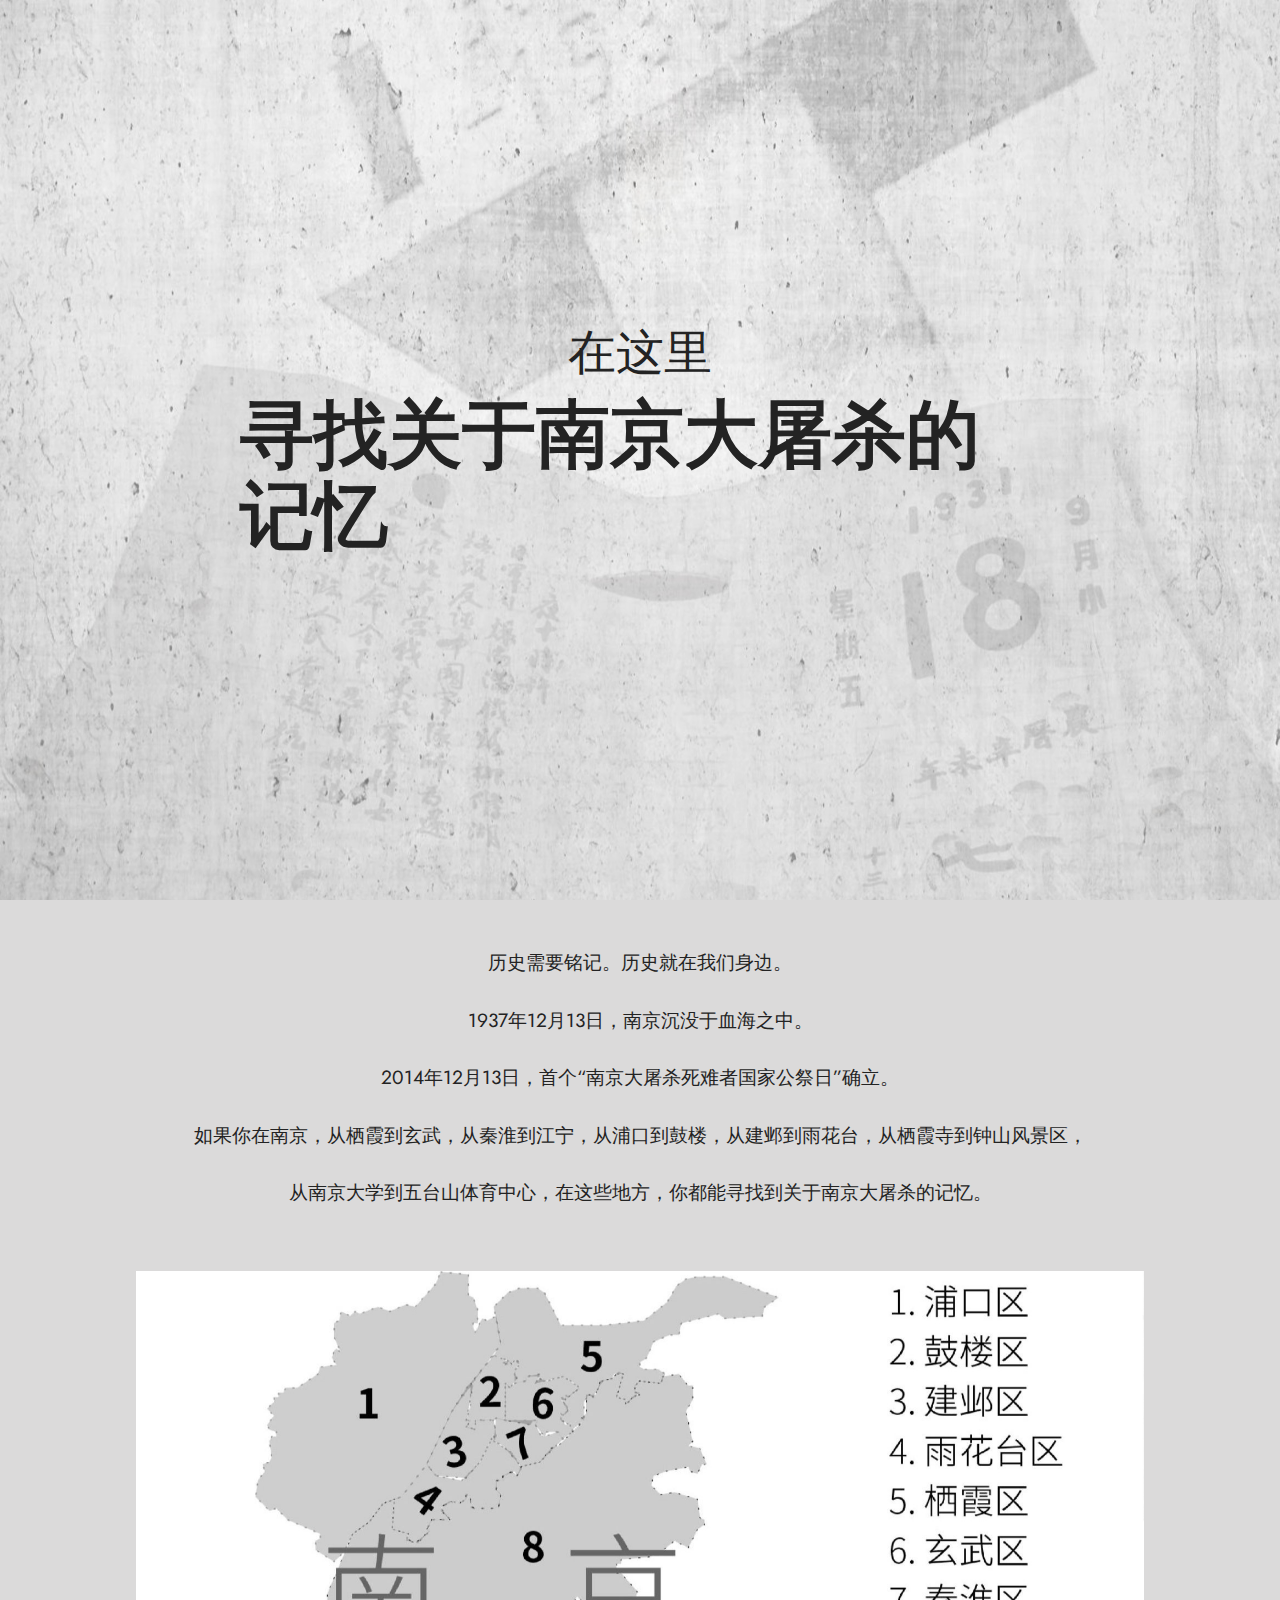
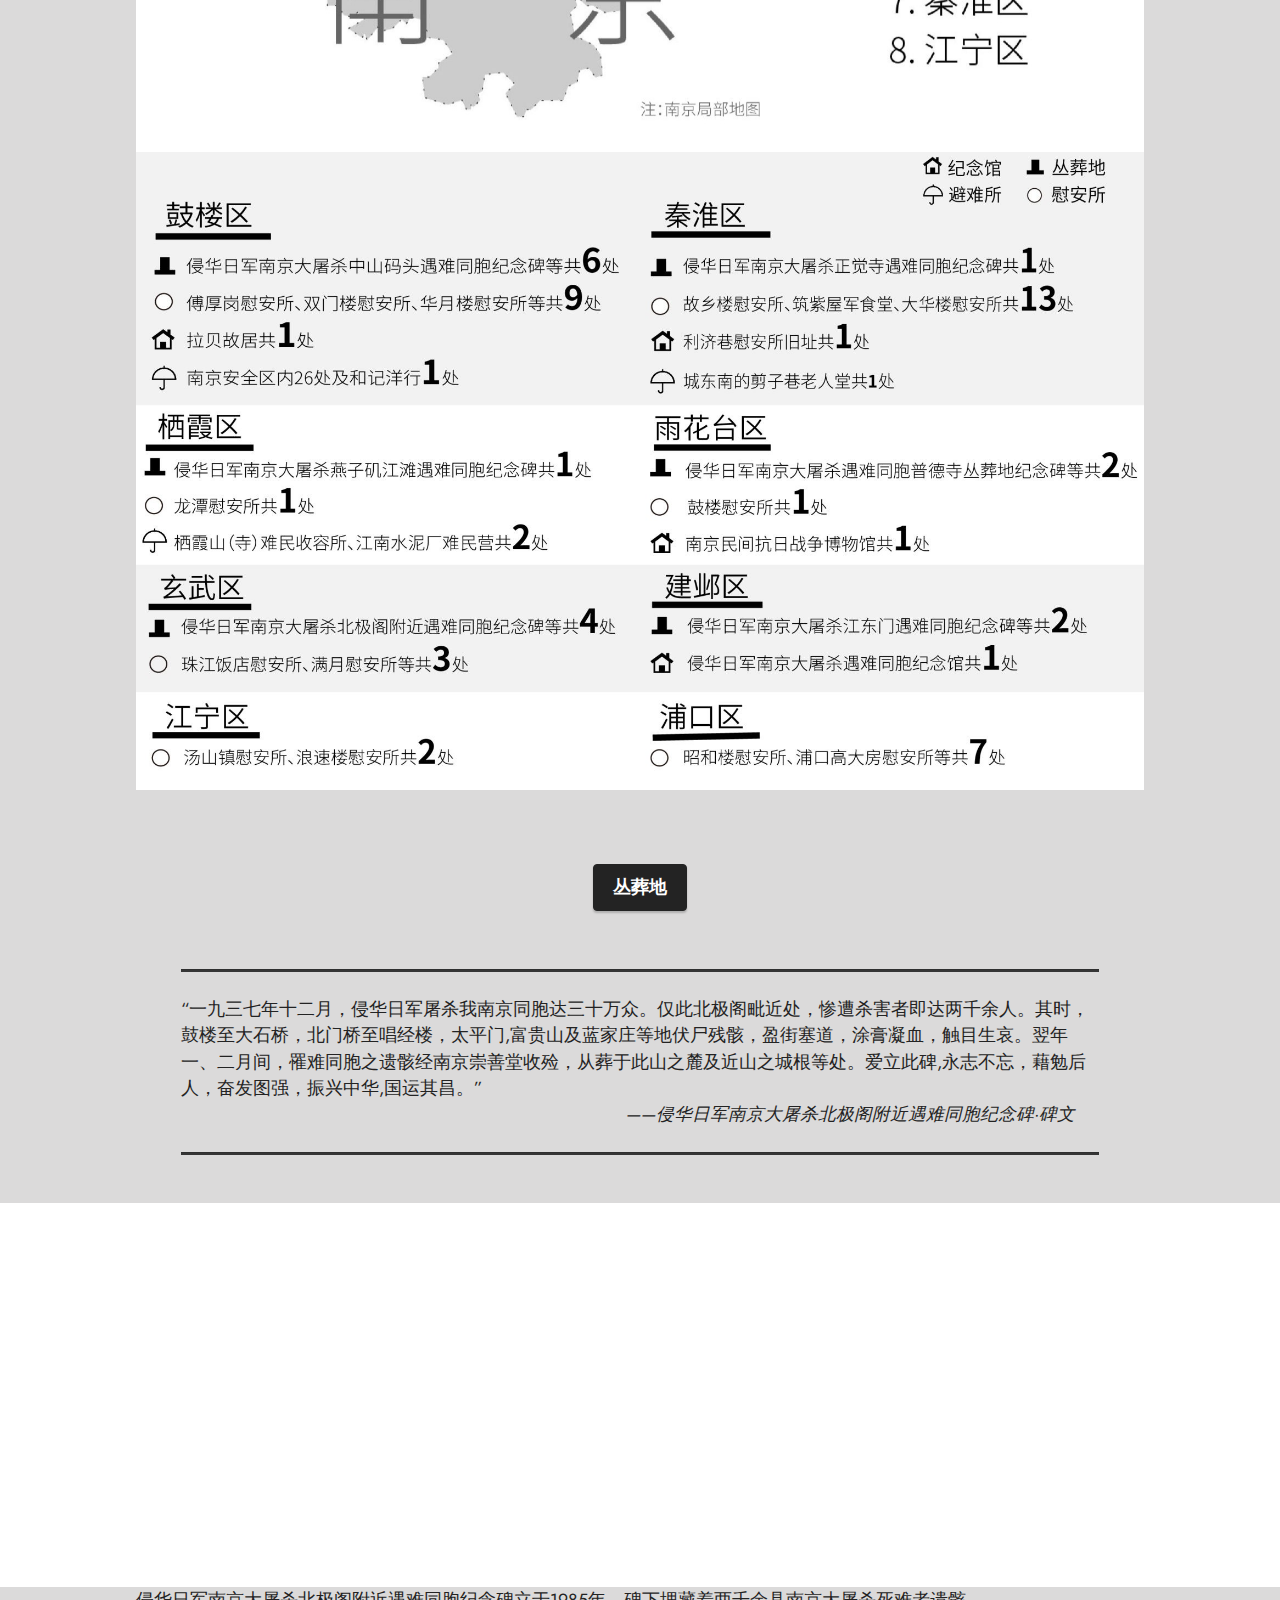
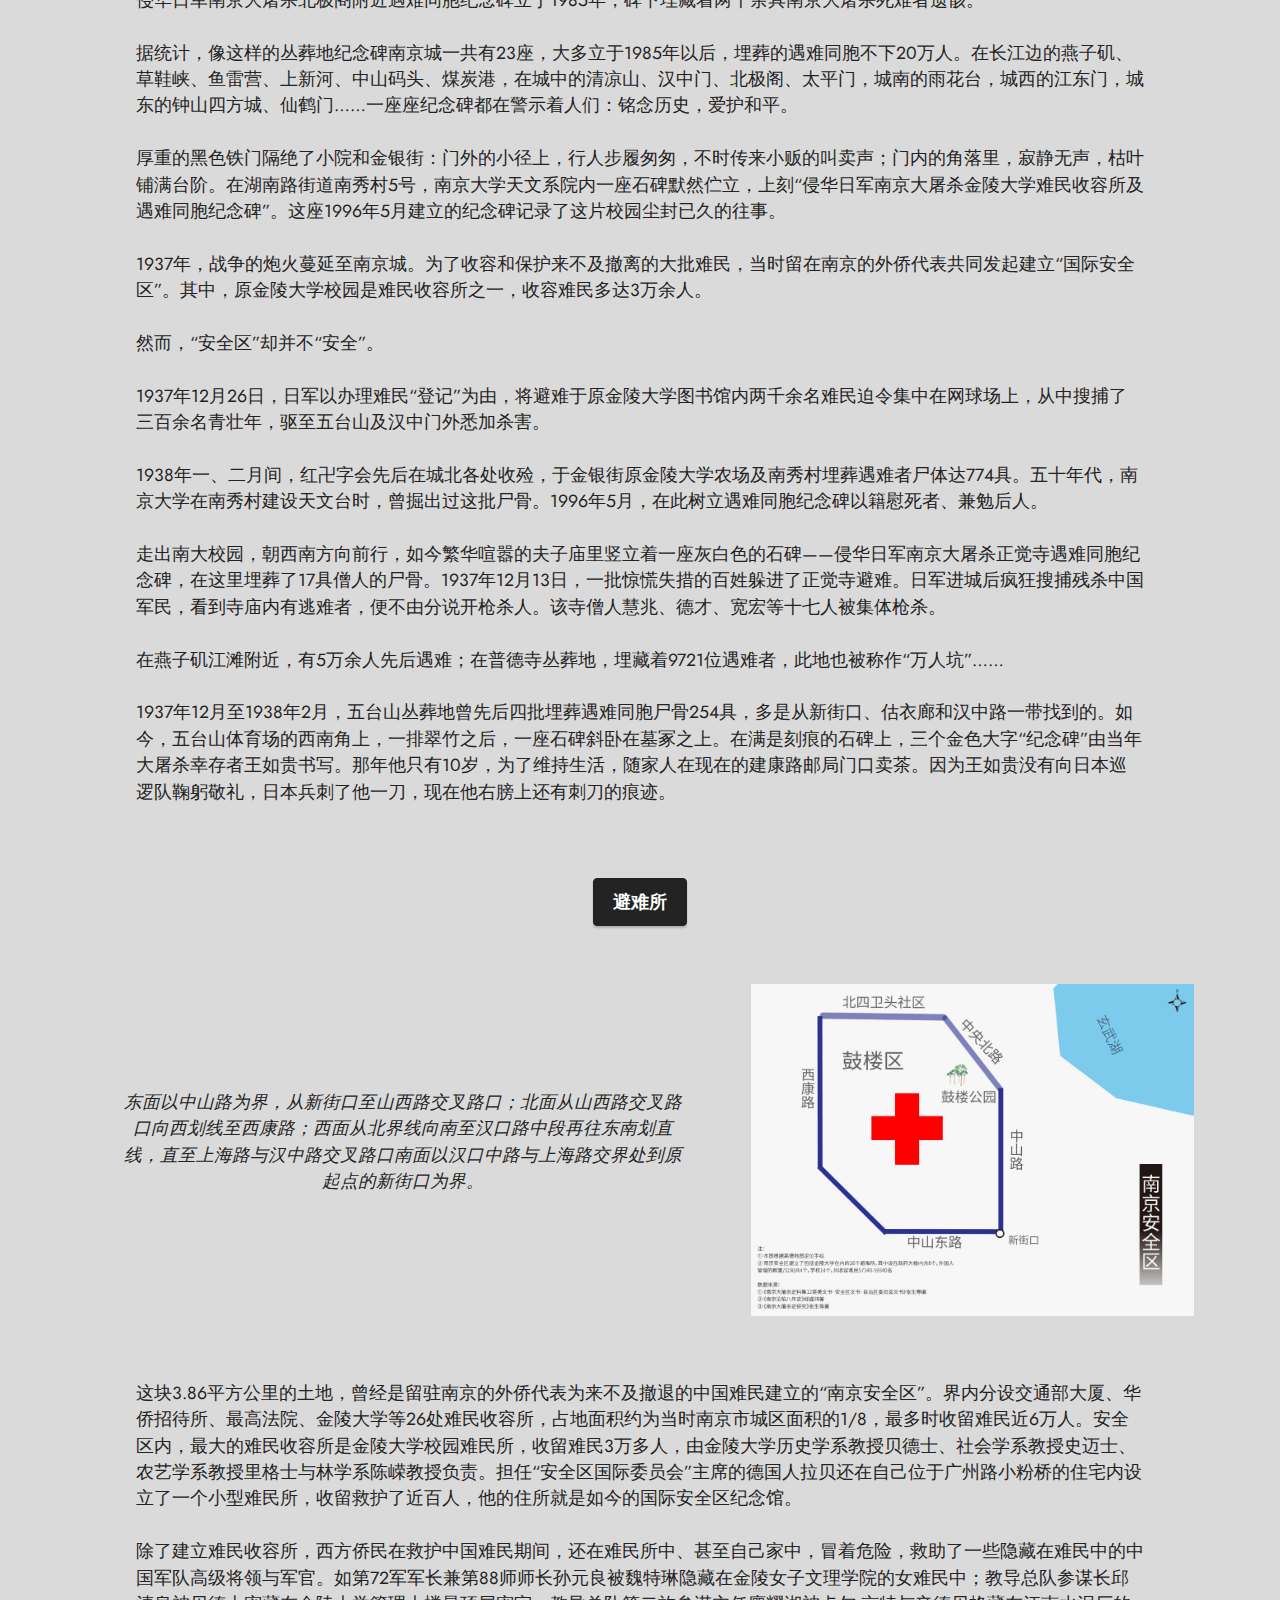
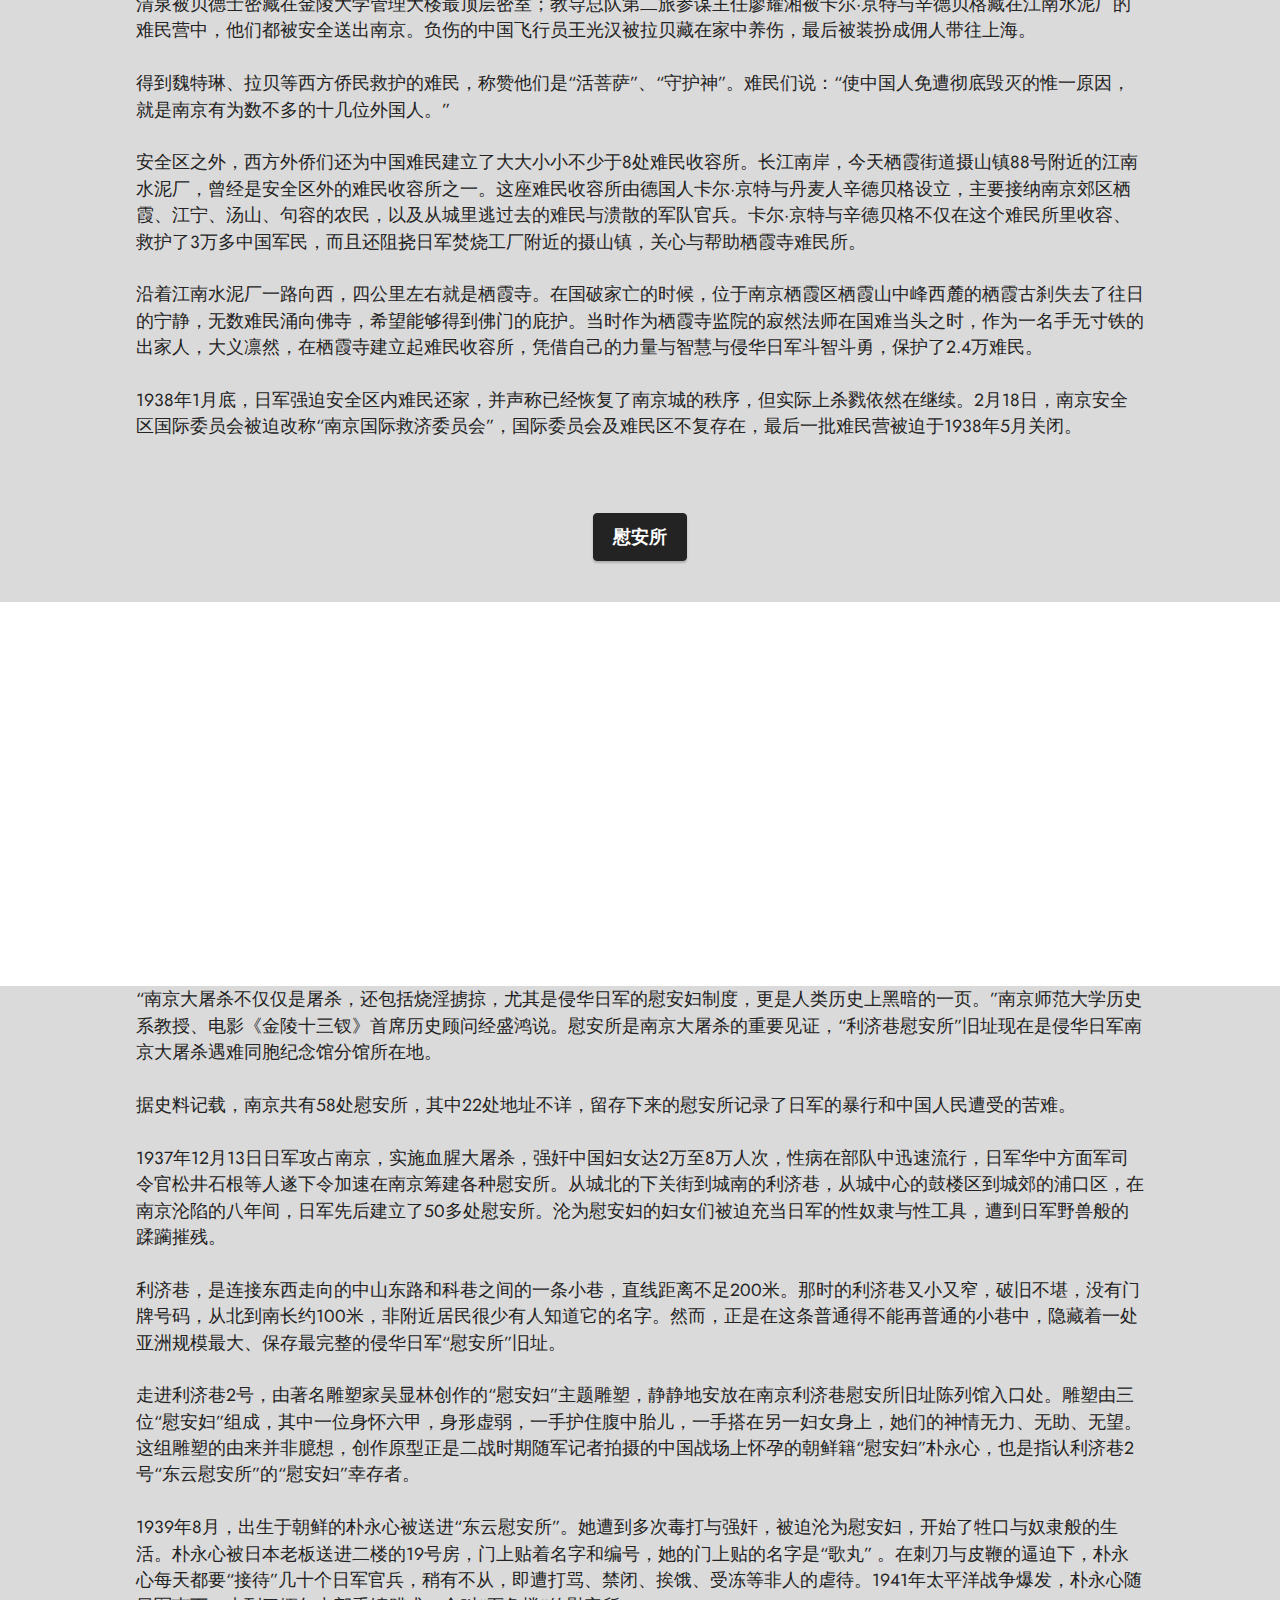
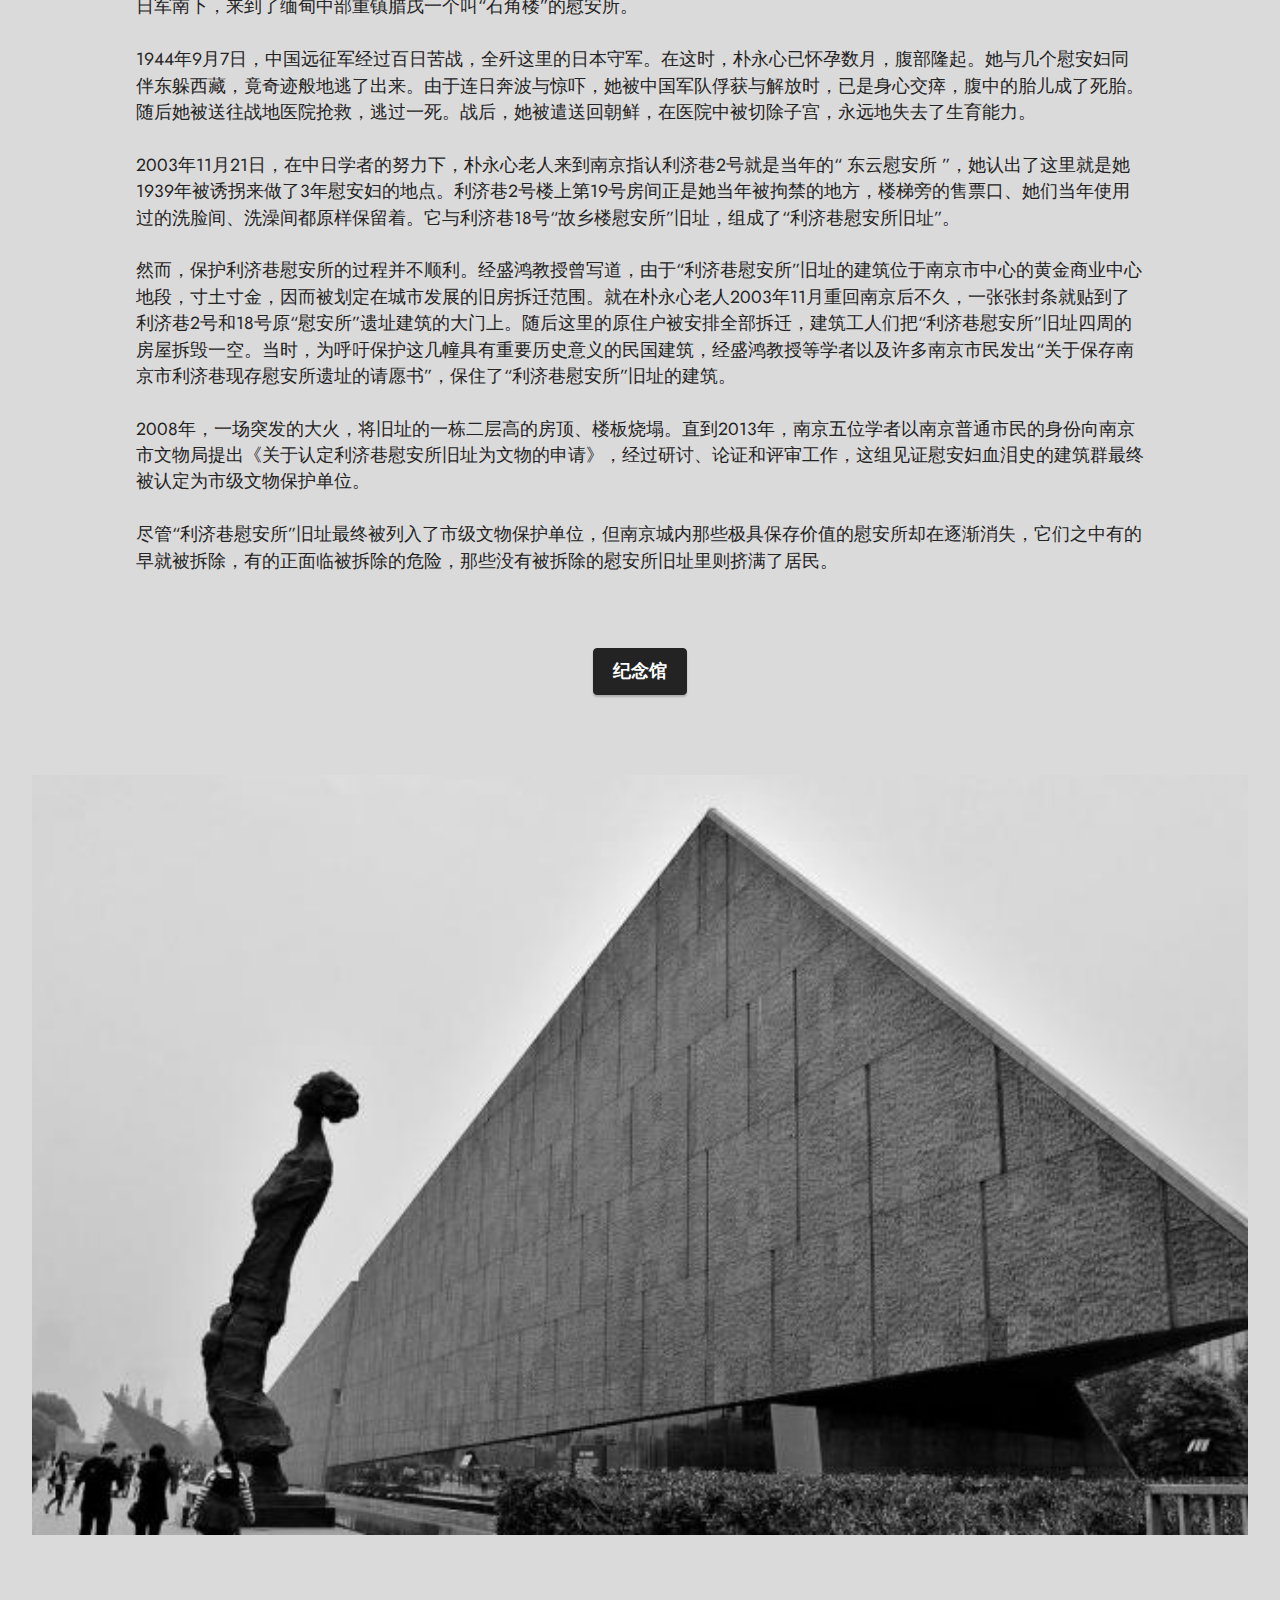
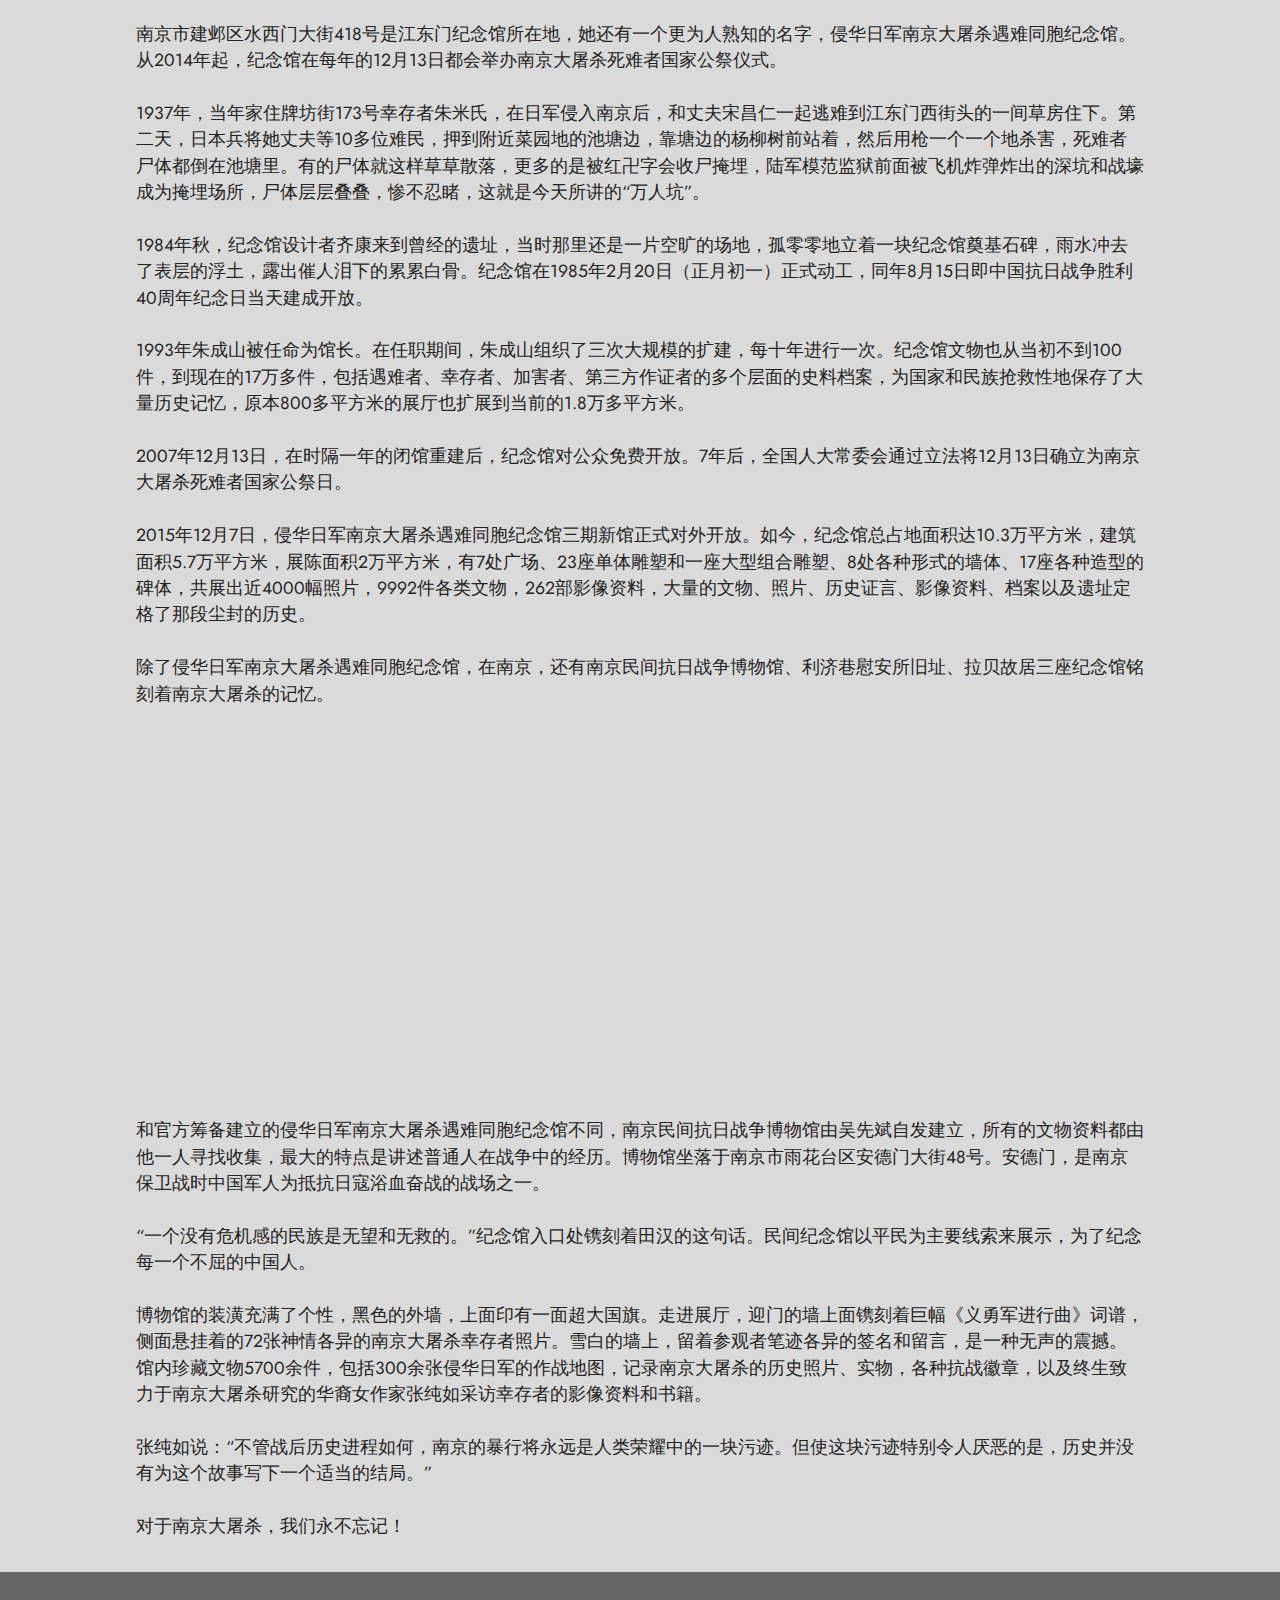
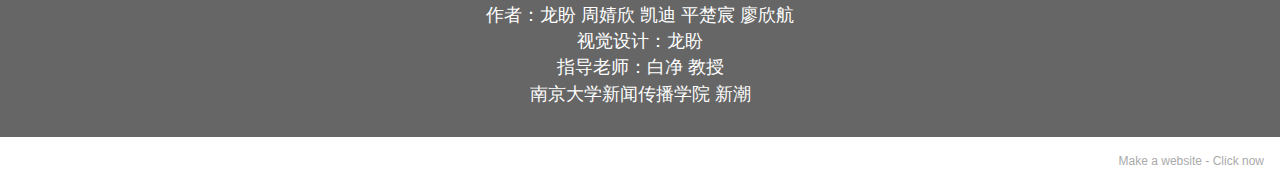
==== commit 9411fb7c: "Update index.html" ====
--- a/index.html
+++ b/index.html
@@ -118,7 +118,7 @@
     </div>
 </section>
 
- <iframe width="1024" height="768" frameborder="0" src="https://anapub.geoq.cn/3d28a9a8031eeaee5b899c0aa97360c5.ws"></iframe>
+<iframe width="1024" height="384" frameborder="0" src="https://anapub.geoq.cn/3d28a9a8031eeaee5b899c0aa97360c5.ws"></iframe>
 
  
 <section class="content4 cid-sDMHs64yFg" id="content4-43">
@@ -222,7 +222,7 @@
     </div>
 </section>
 
-<iframe width="1024" height="769" frameborder="0" src="https://anapub.geoq.cn/e65b2b43e736e6899f57aa3a7d544972.ws"></iframe> 
+<iframe width="1024" height="384" frameborder="0" src="https://anapub.geoq.cn/e65b2b43e736e6899f57aa3a7d544972.ws"></iframe>
  
 <section class="content4 cid-sDMHv9E7eU" id="content4-48">
     
@@ -305,7 +305,7 @@
 </div><div>
 </div><div>除了侵华日军南京大屠杀遇难同胞纪念馆，在南京，还有南京民间抗日战争博物馆、利济巷慰安所旧址、拉贝故居三座纪念馆铭刻着南京大屠杀的记忆。</div><br><div>
 </div><div>
-<iframe width="1024 height="768" frameborder="0" src="https://anapub.geoq.cn/1f154a9397634b7b325d572857ecb205.ws"></iframe> 
+<iframe width="1024" height="384" frameborder="0" src="https://anapub.geoq.cn/1f154a9397634b7b325d572857ecb205.ws"></iframe>
 </div><div>和官方筹备建立的侵华日军南京大屠杀遇难同胞纪念馆不同，南京民间抗日战争博物馆由吴先斌自发建立，所有的文物资料都由他一人寻找收集，最大的特点是讲述普通人在战争中的经历。博物馆坐落于南京市雨花台区安德门大街48号。安德门，是南京保卫战时中国军人为抵抗日寇浴血奋战的战场之一。</div><br><div>
 </div><div>
 </div><div>“一个没有危机感的民族是无望和无救的。”纪念馆入口处镌刻着田汉的这句话。民间纪念馆以平民为主要线索来展示，为了纪念每一个不屈的中国人。</div><br><div>
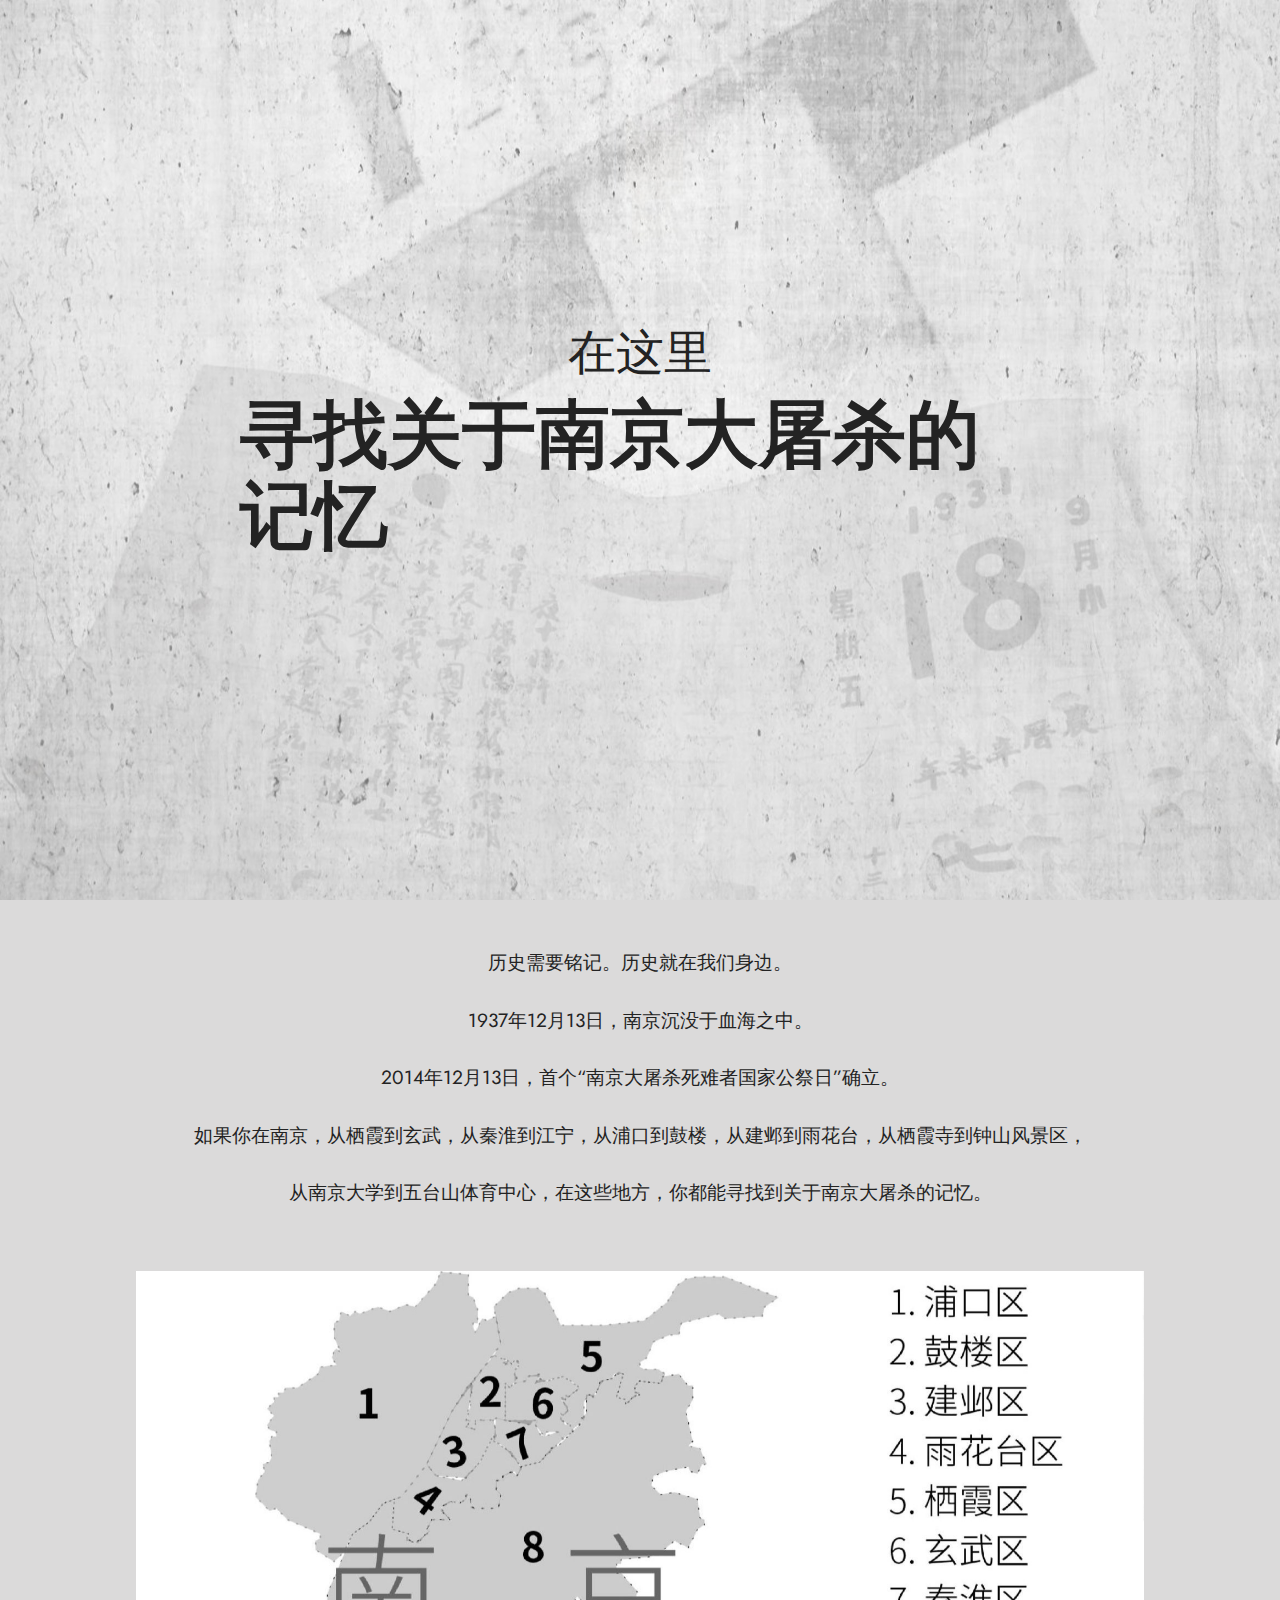
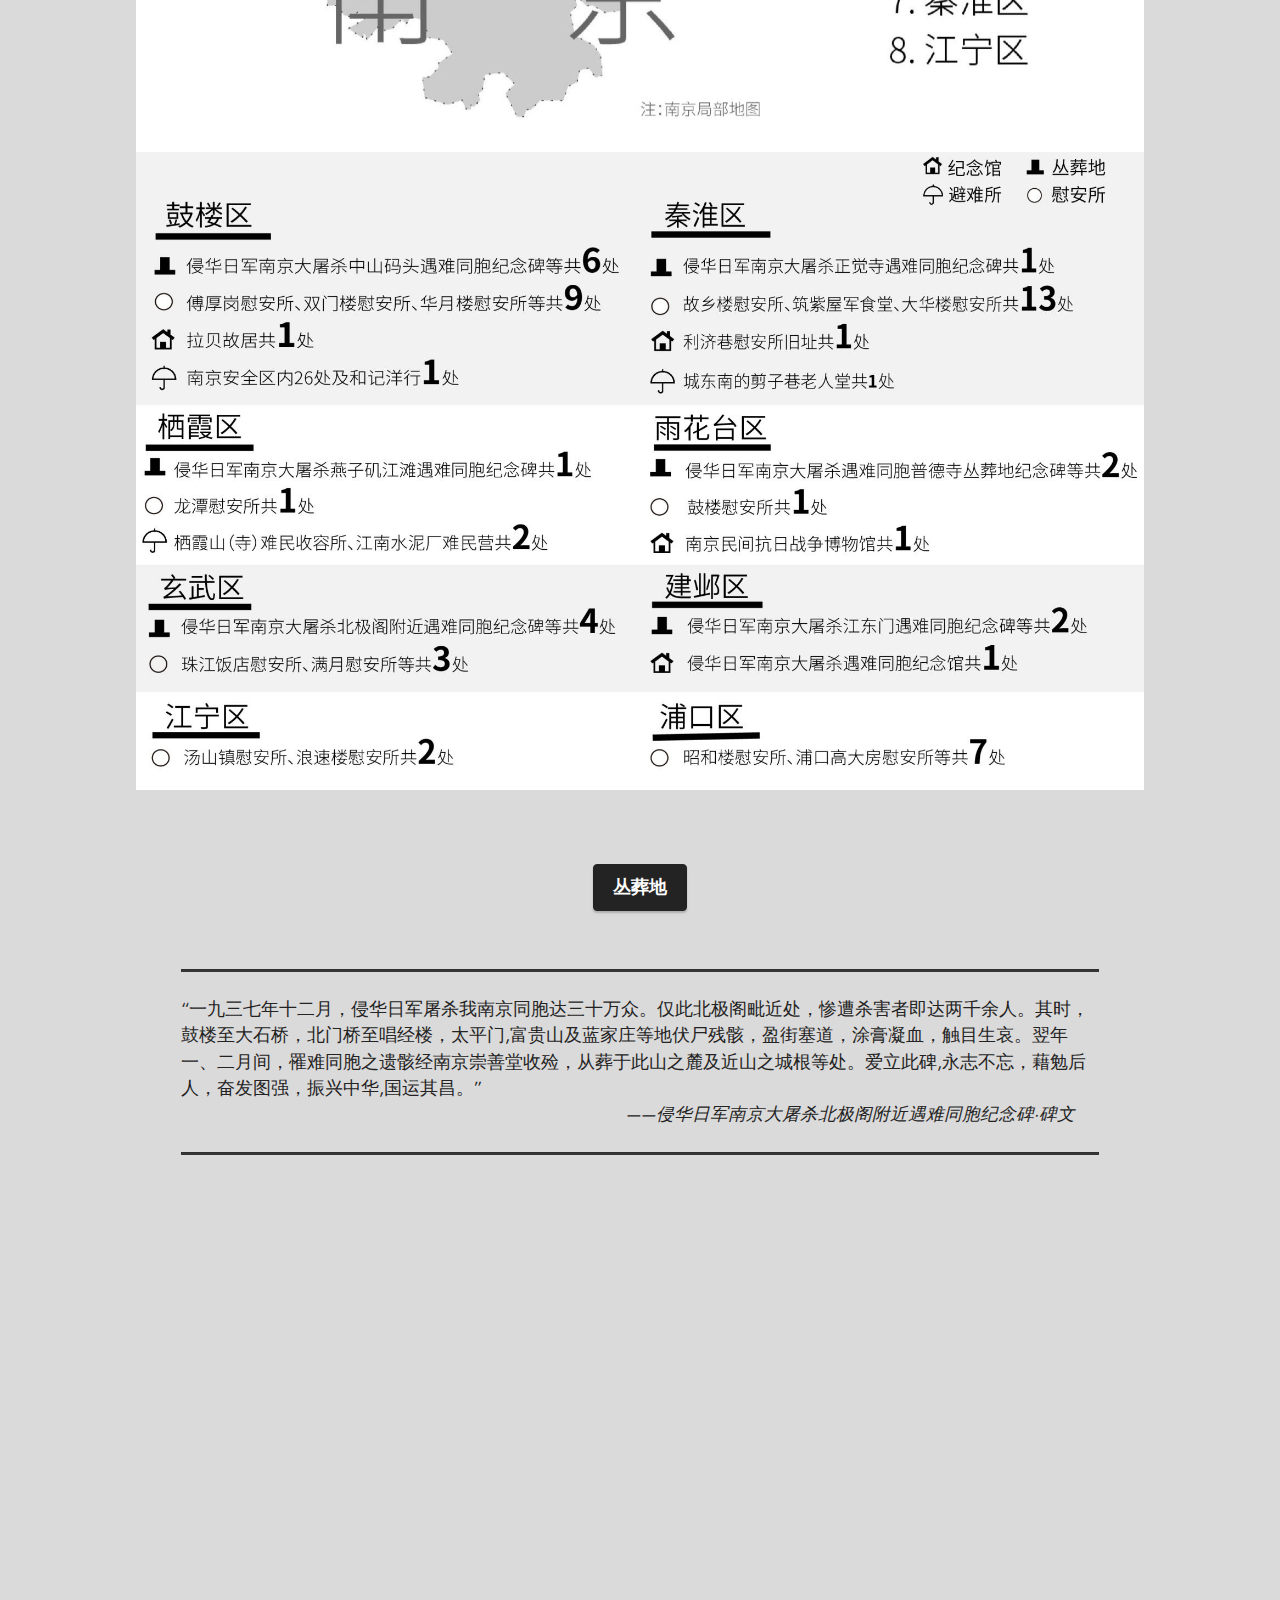
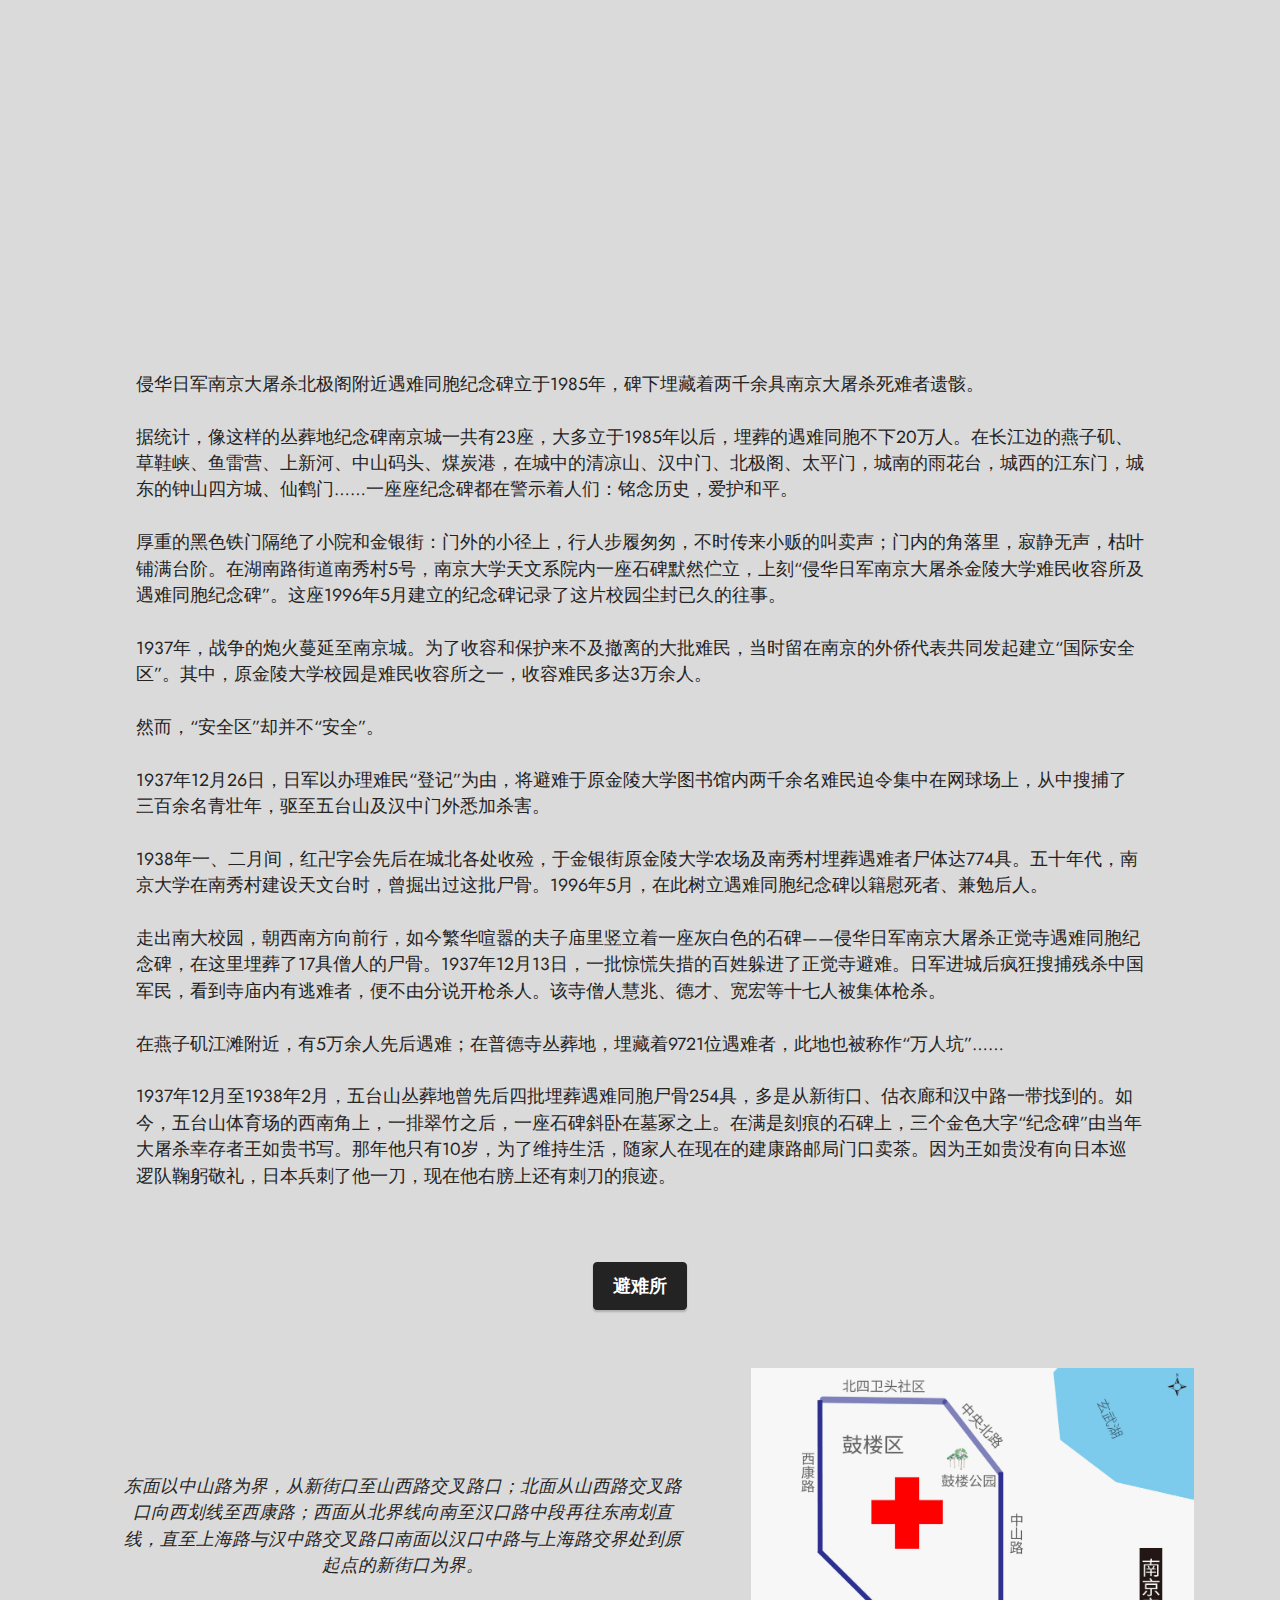
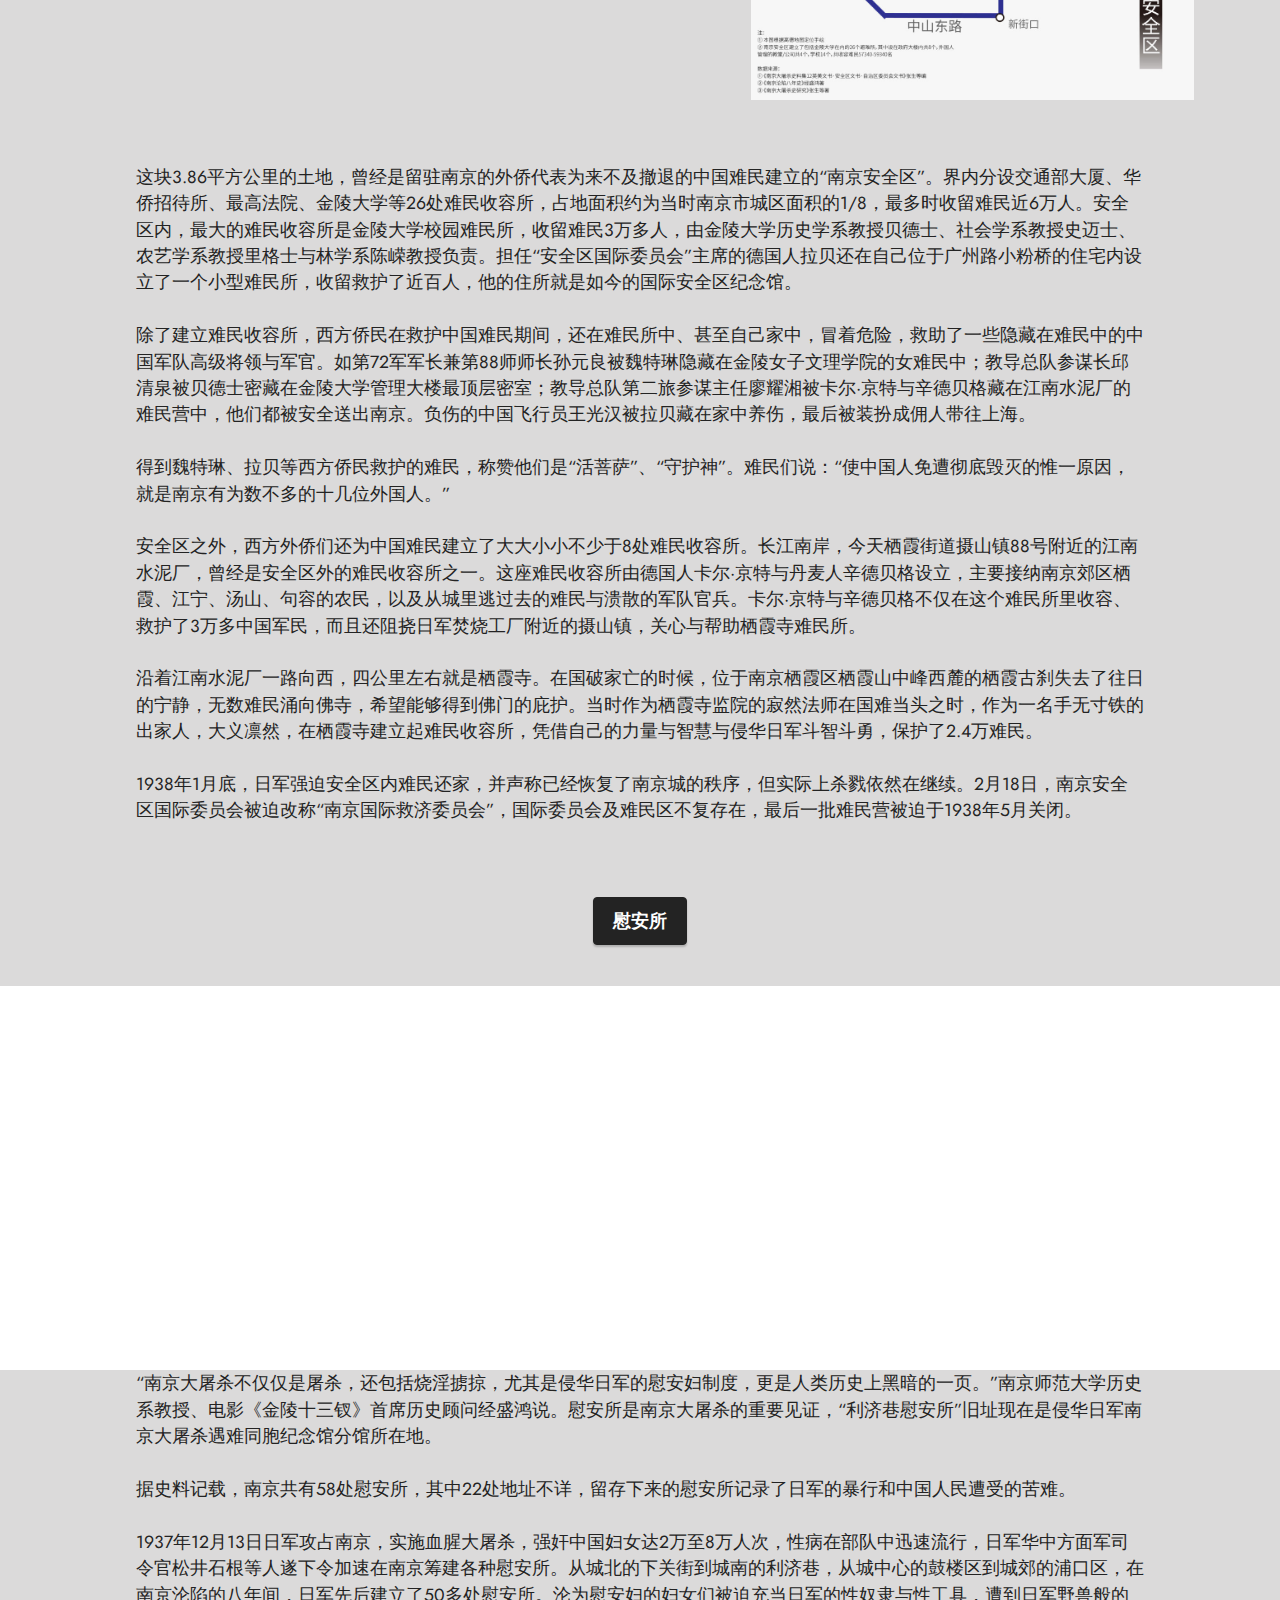
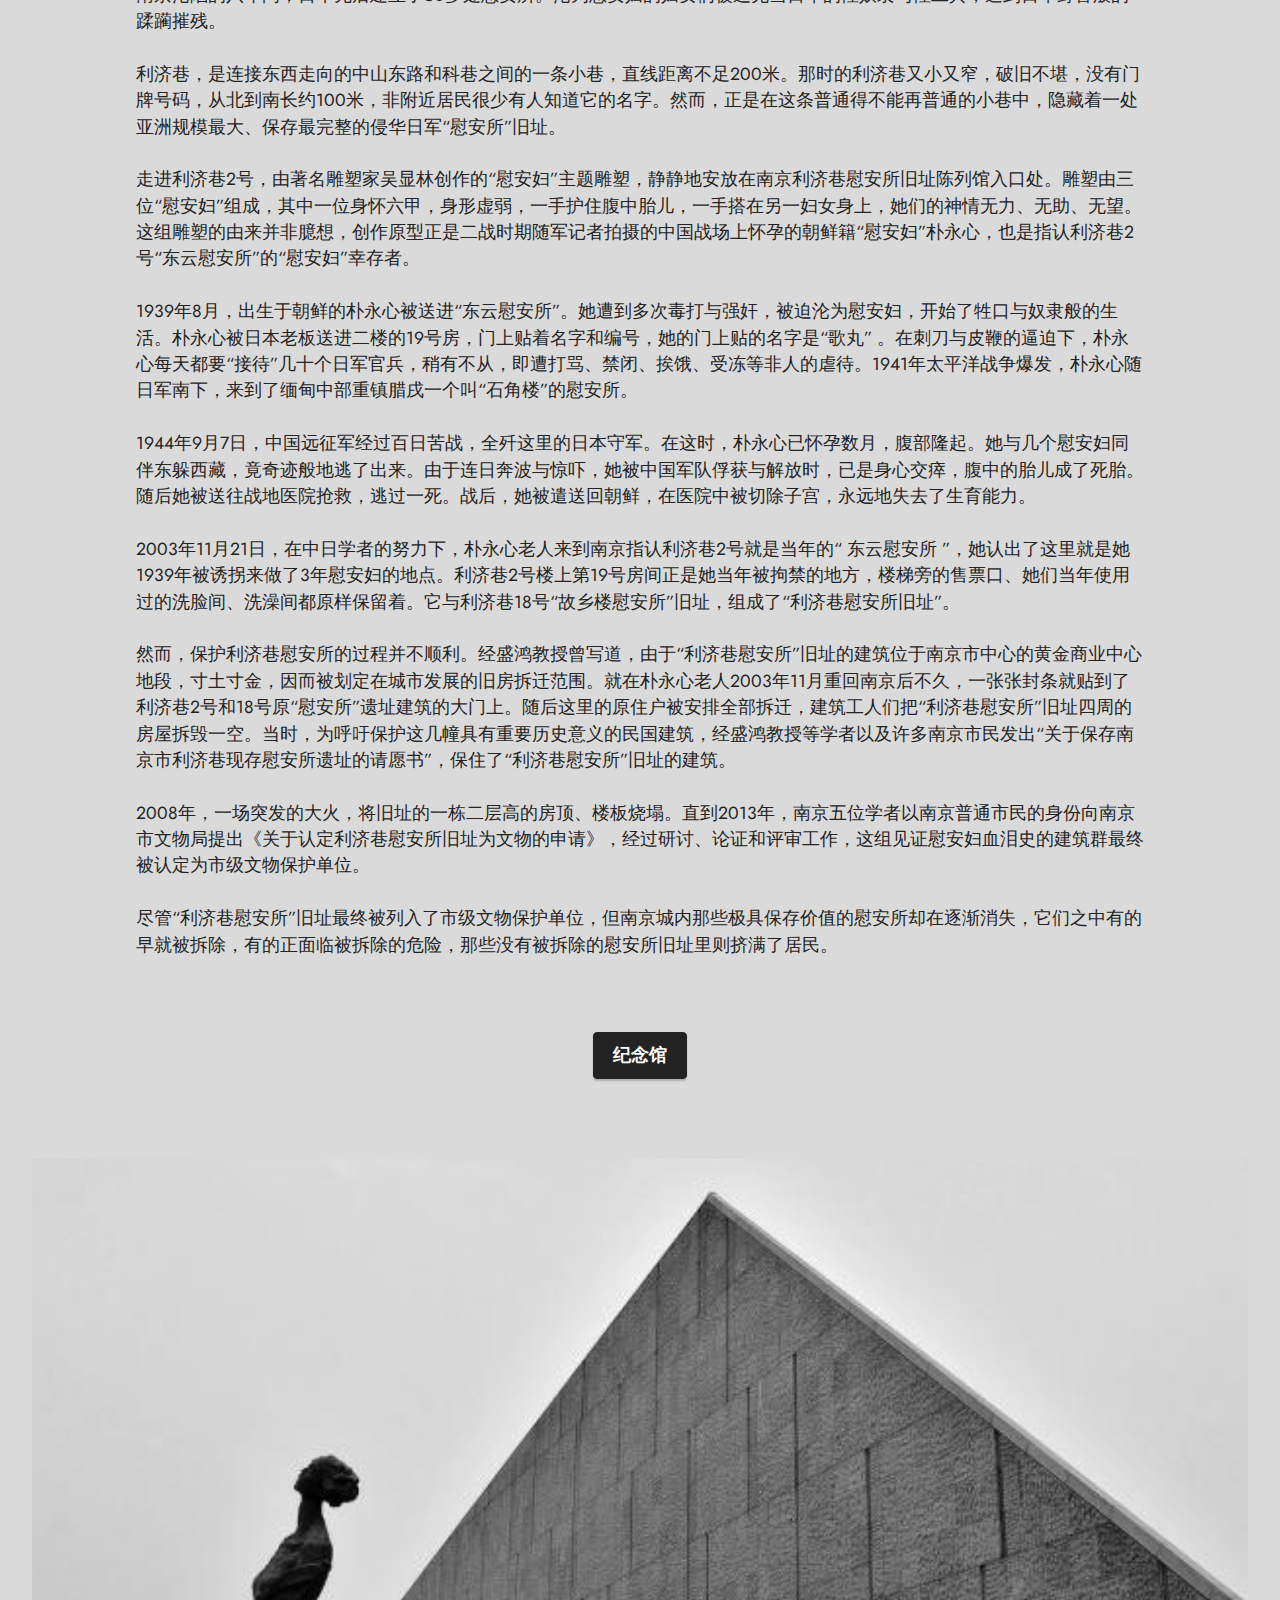
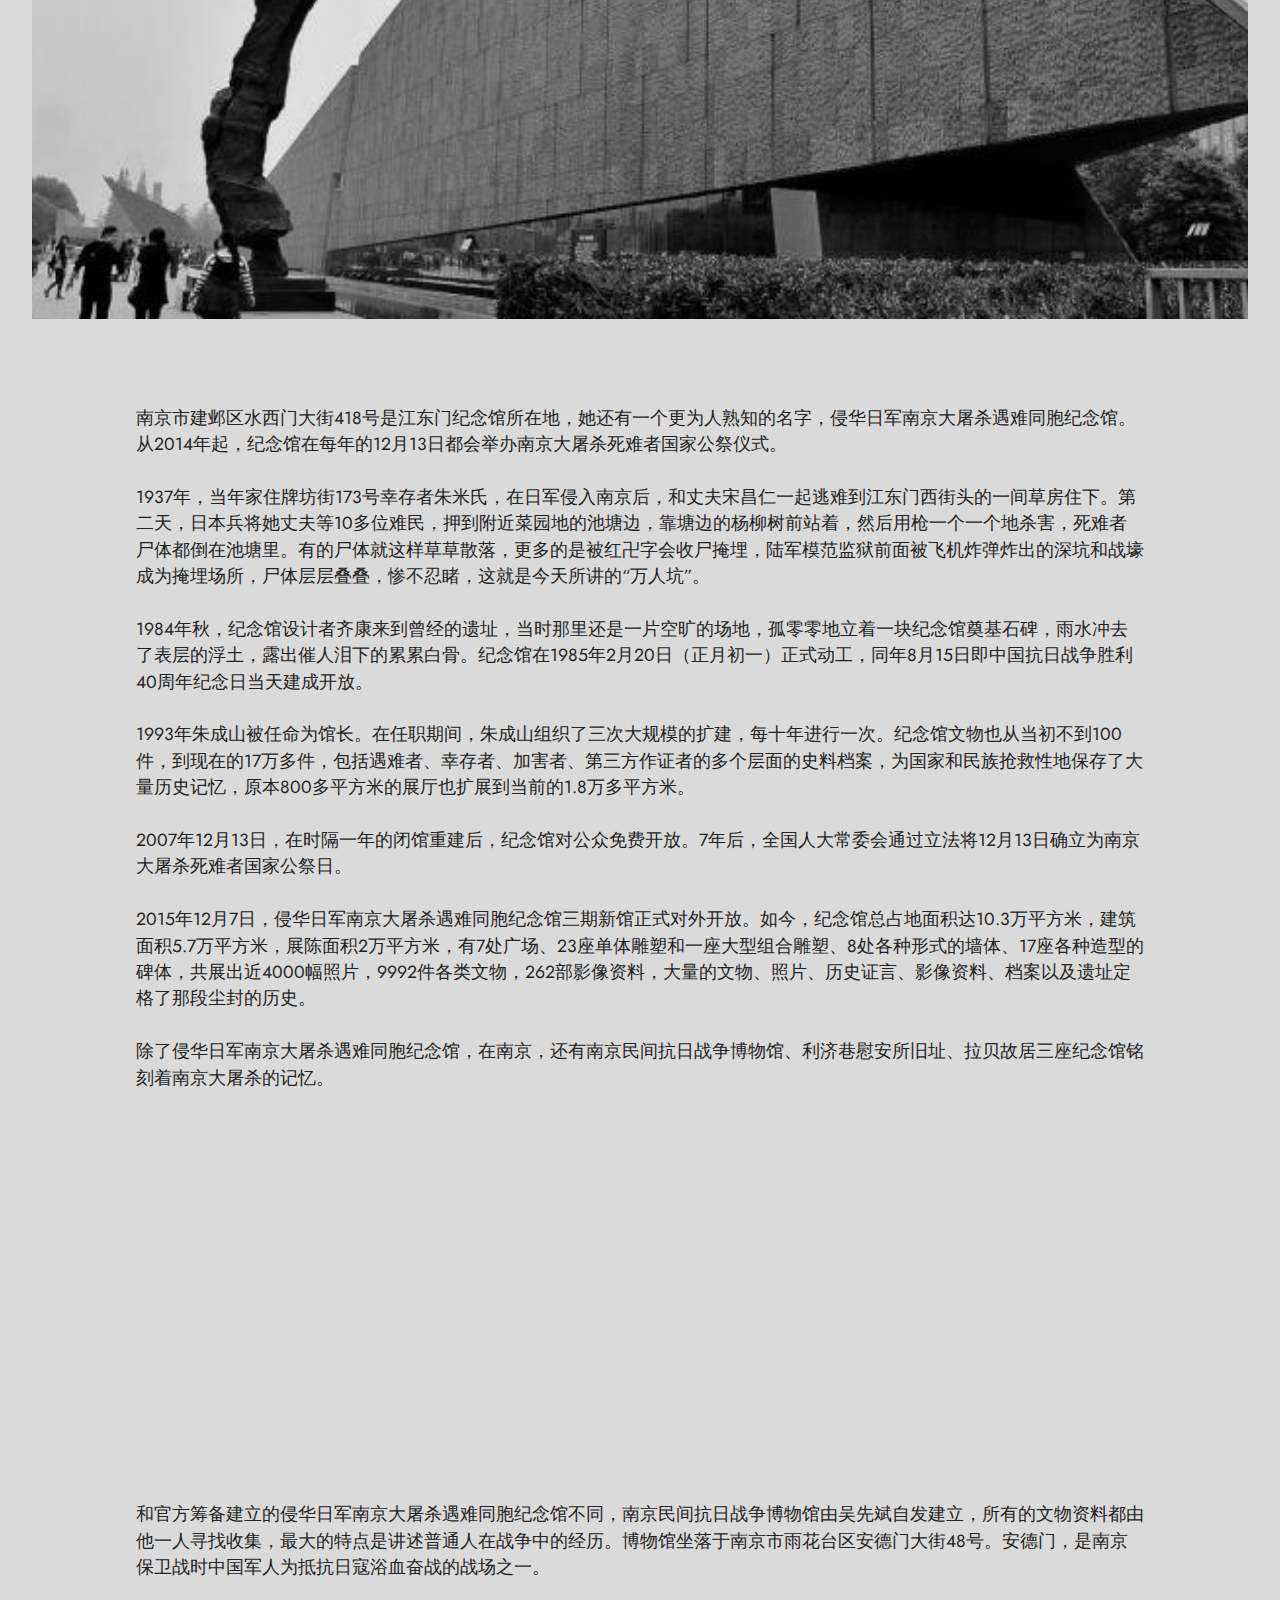
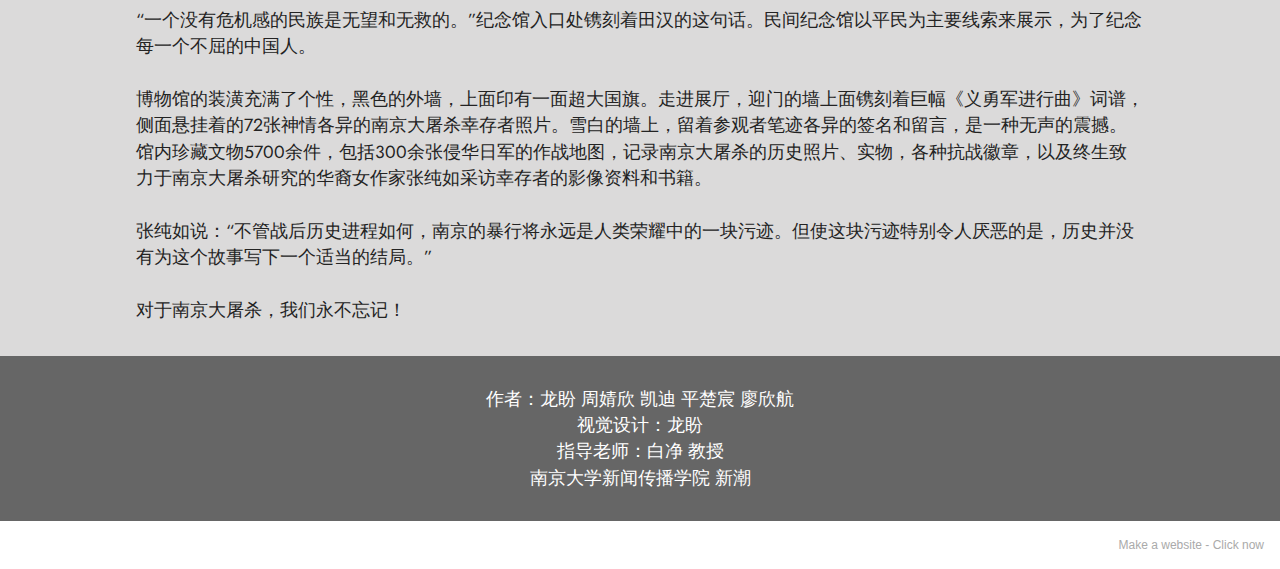
==== commit e4336638: "Update index.html" ====
--- a/index.html
+++ b/index.html
@@ -118,8 +118,15 @@
     </div>
 </section>
 
-<iframe width="1024" height="384" frameborder="0" src="https://anapub.geoq.cn/3d28a9a8031eeaee5b899c0aa97360c5.ws"></iframe>
-
+<section class="content4 cid-sDMHs64yFg" id="content4-43">
+      <div class="container-fluid">
+        <div class="row justify-content-center">
+            <div class="title col-md-12 col-lg-10">
+<iframe width="1024" height="768" frameborder="0" src="https://anapub.geoq.cn/3d28a9a8031eeaee5b899c0aa97360c5.ws"></iframe>
+            </div>
+        </div>
+    </div>
+</section>
  
 <section class="content4 cid-sDMHs64yFg" id="content4-43">
     
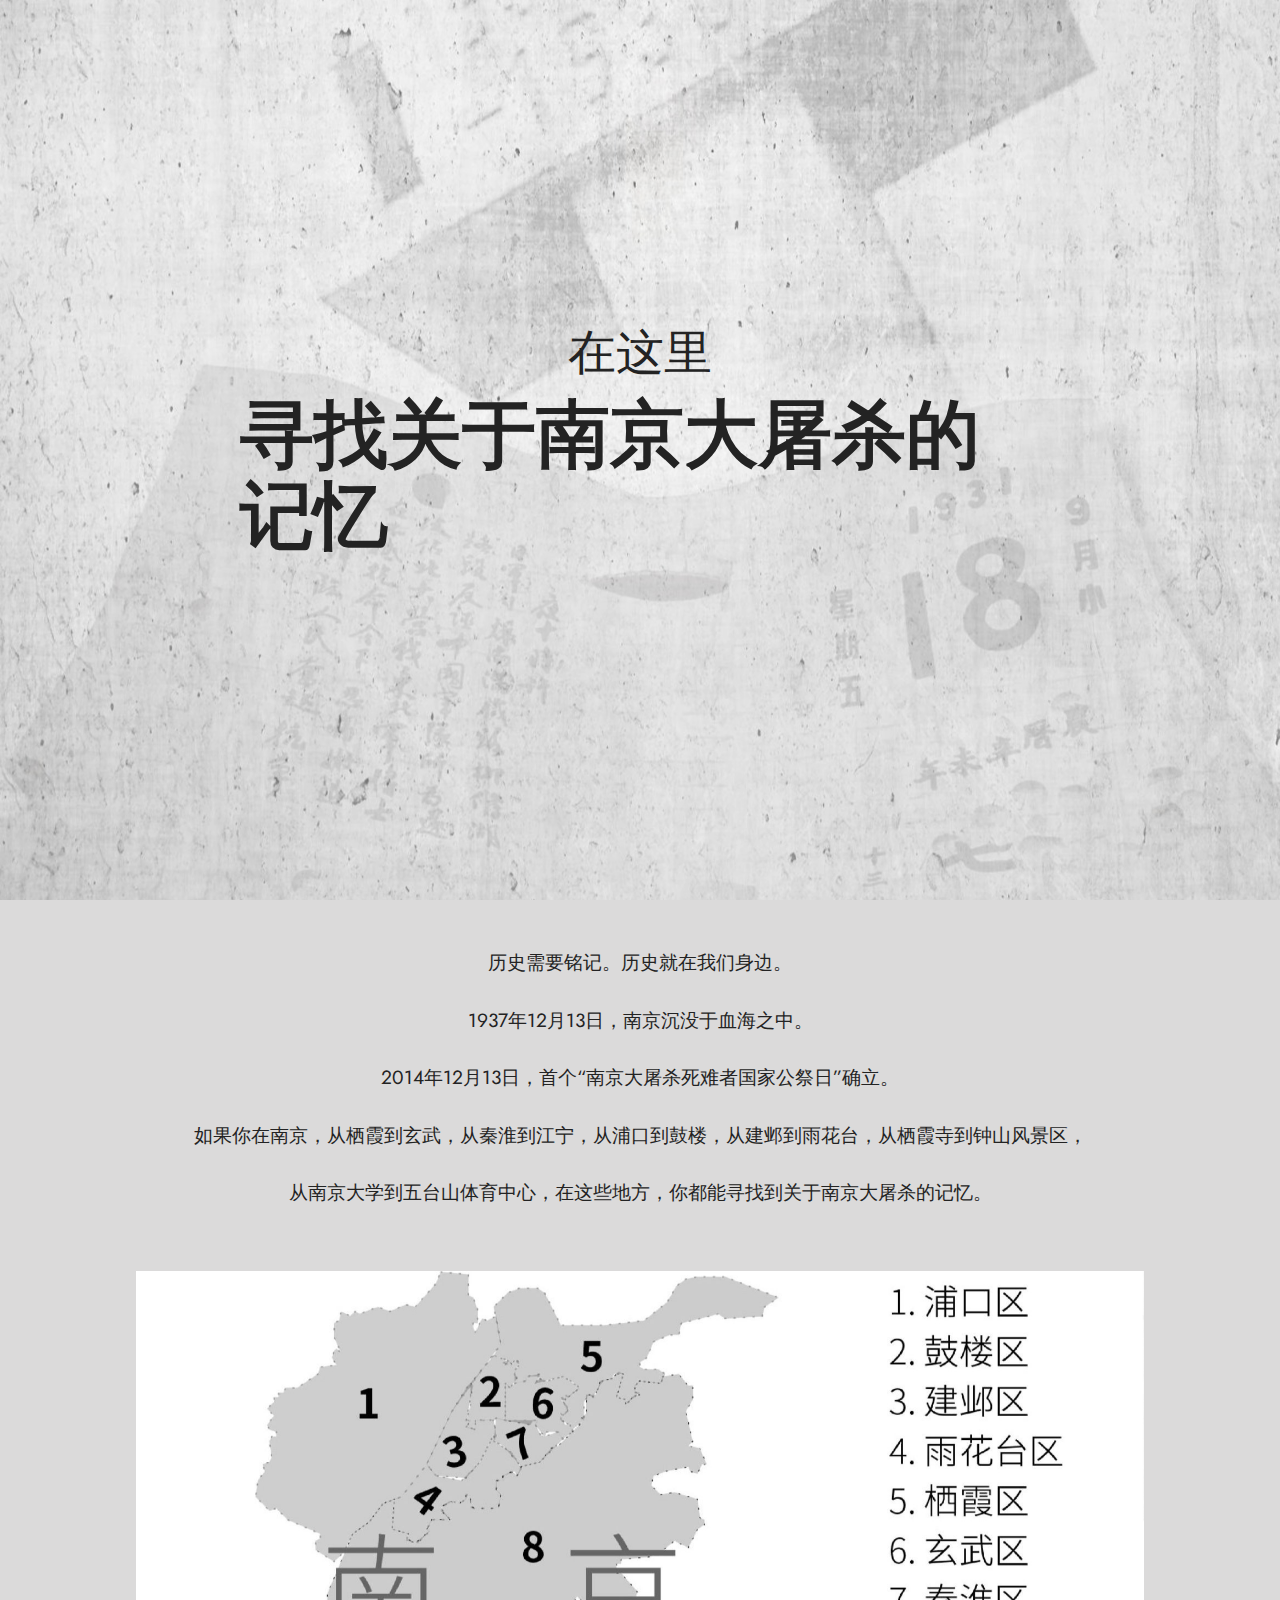
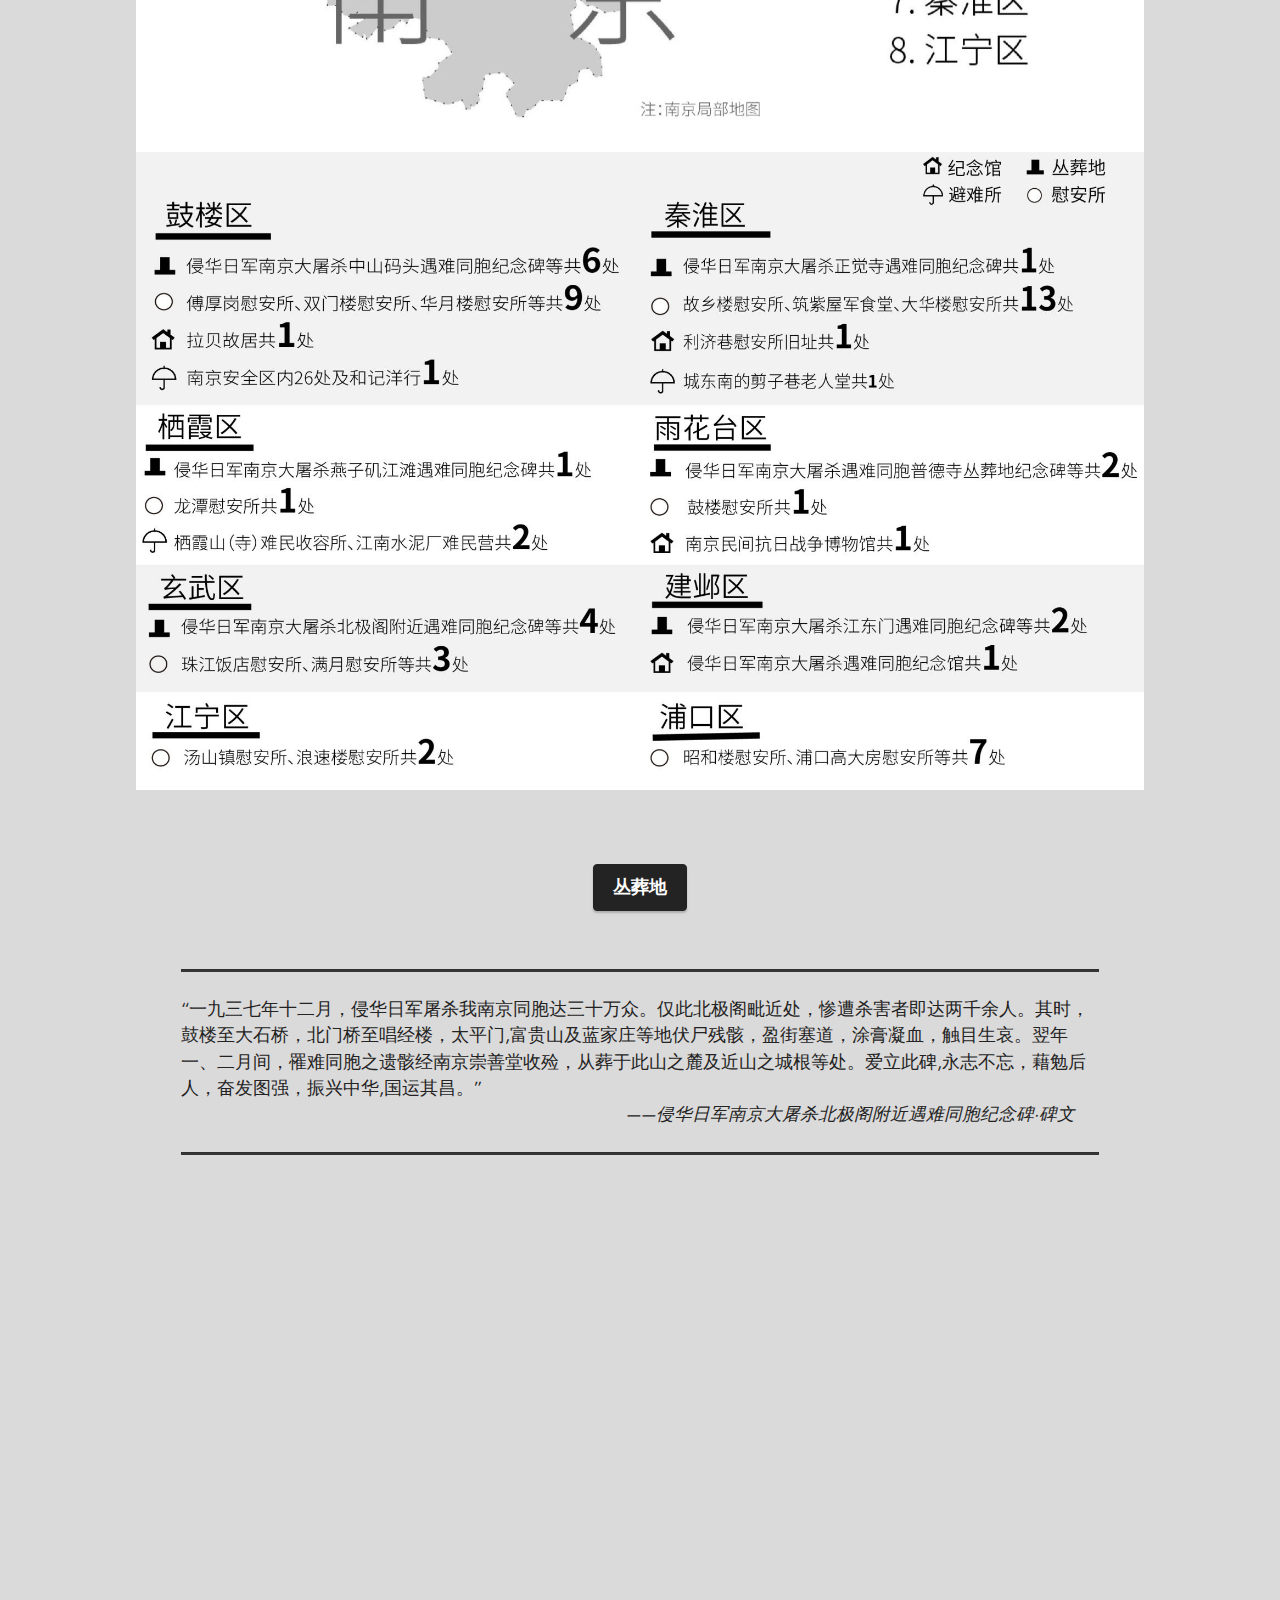
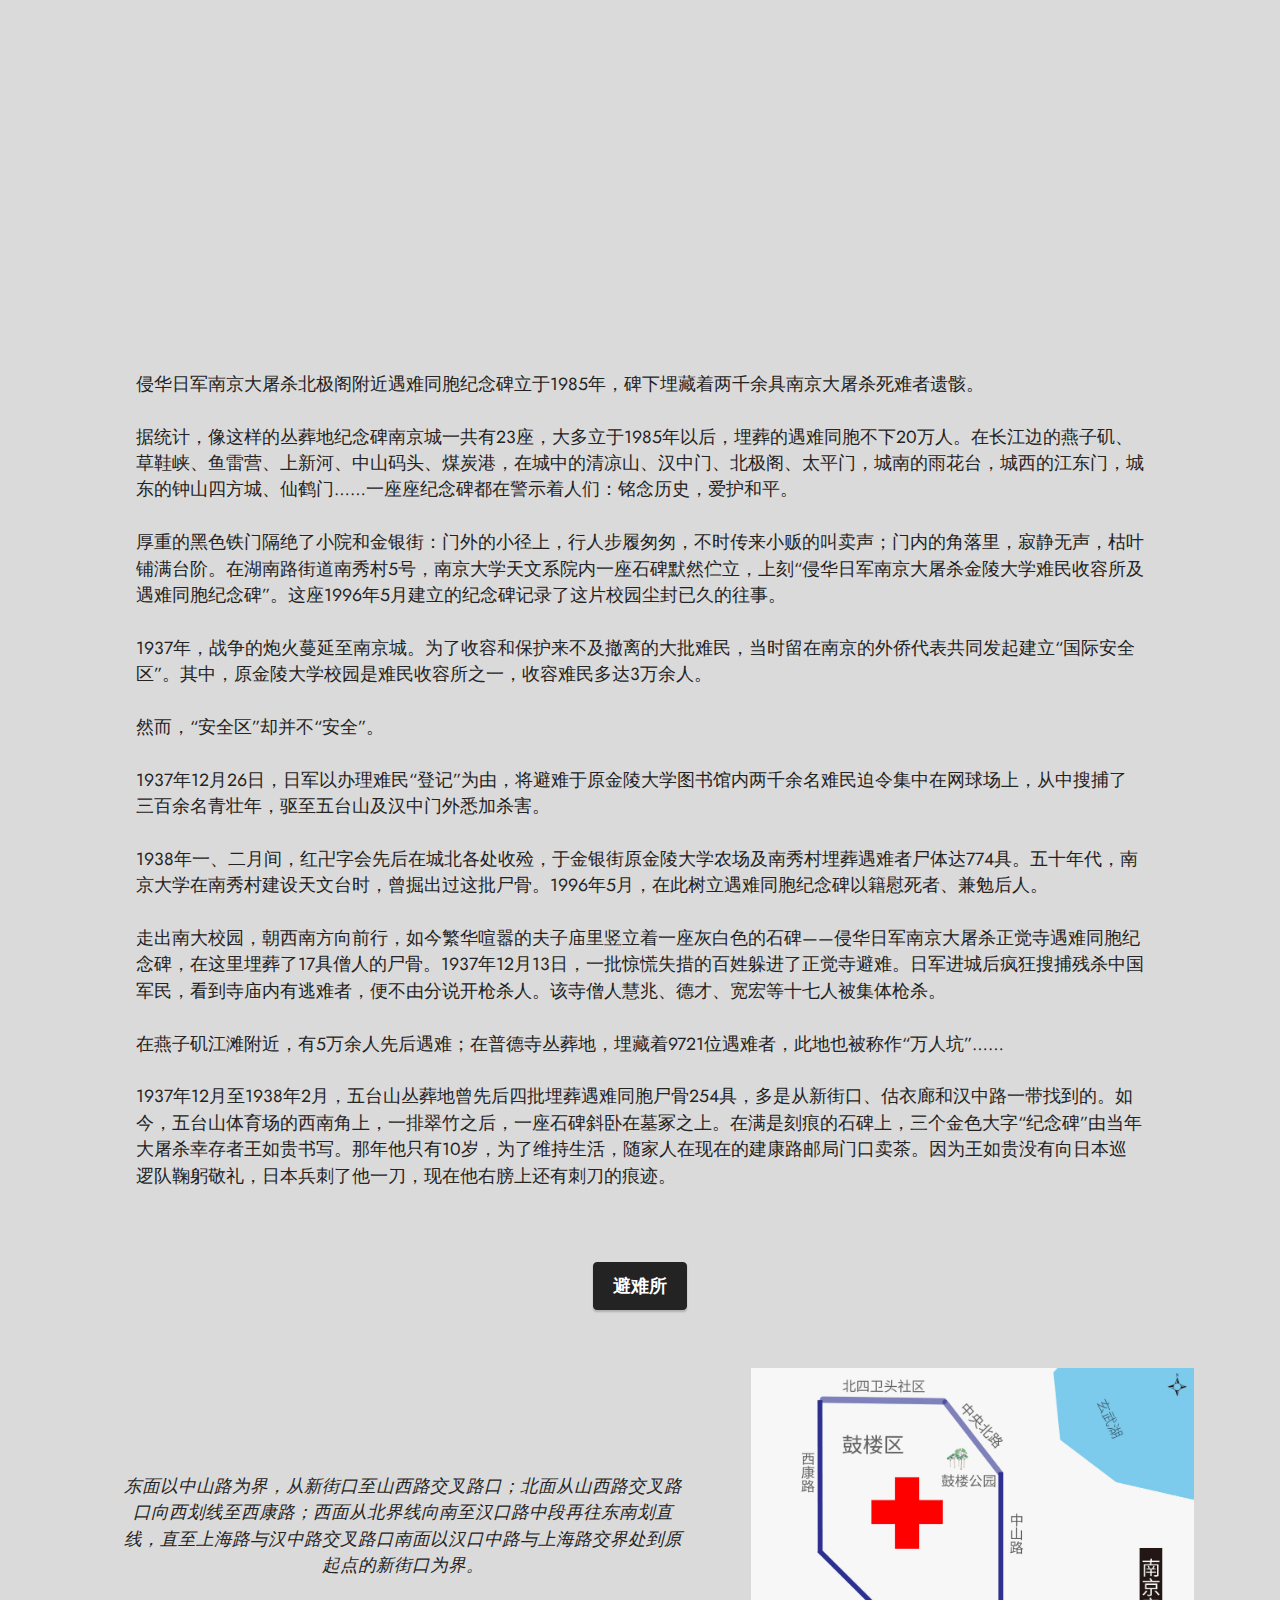
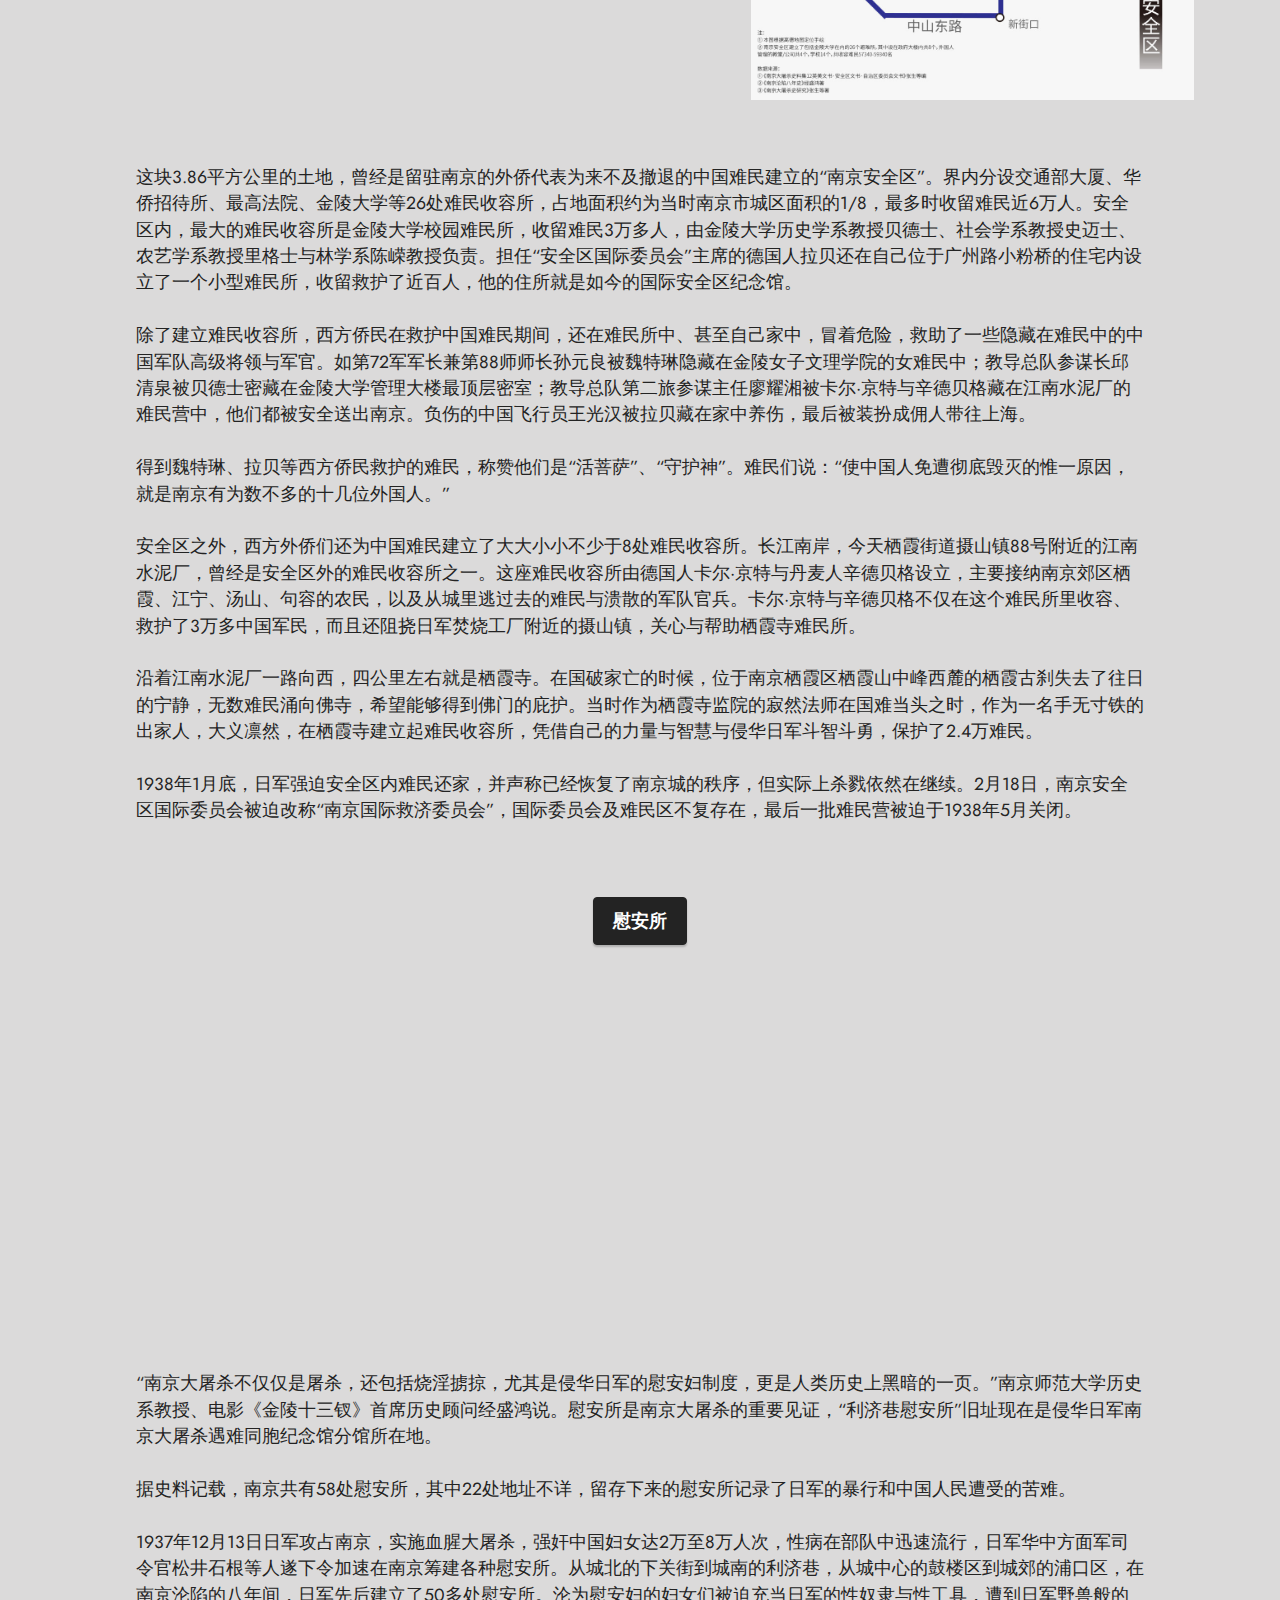
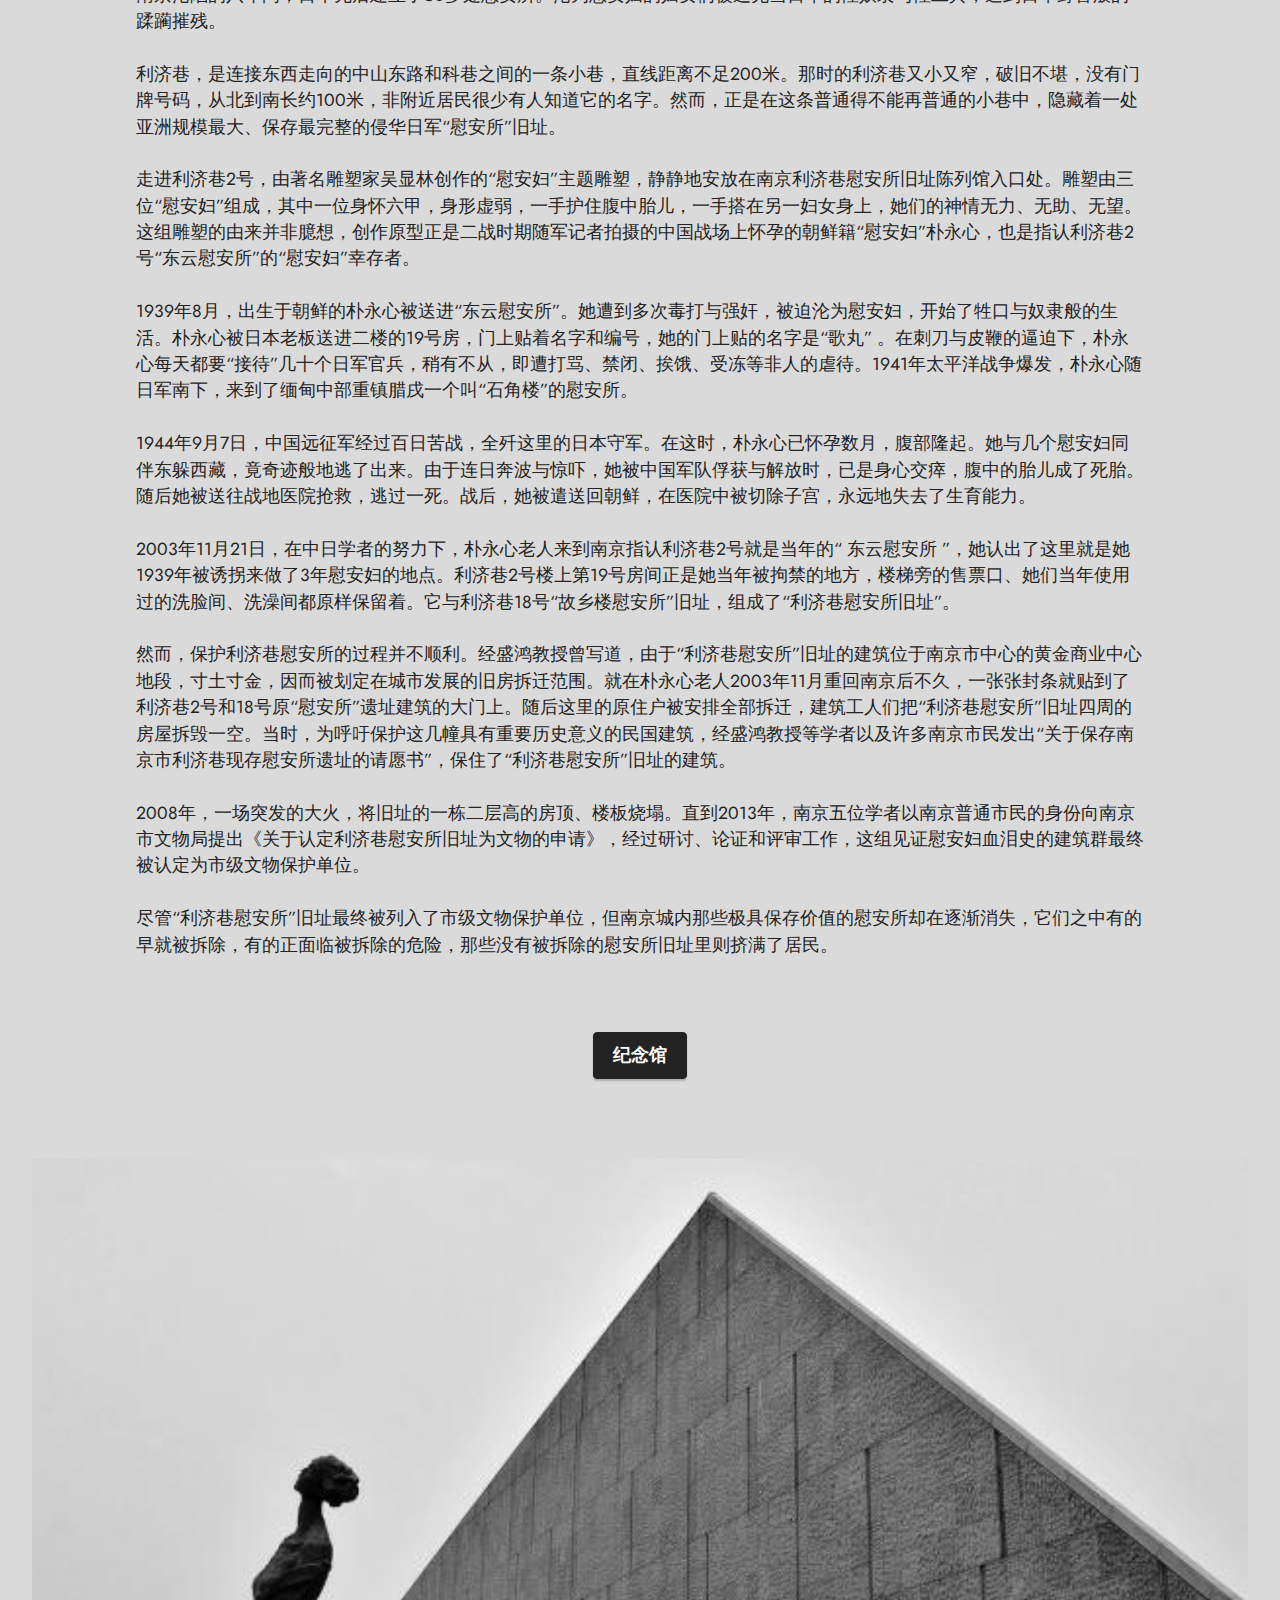
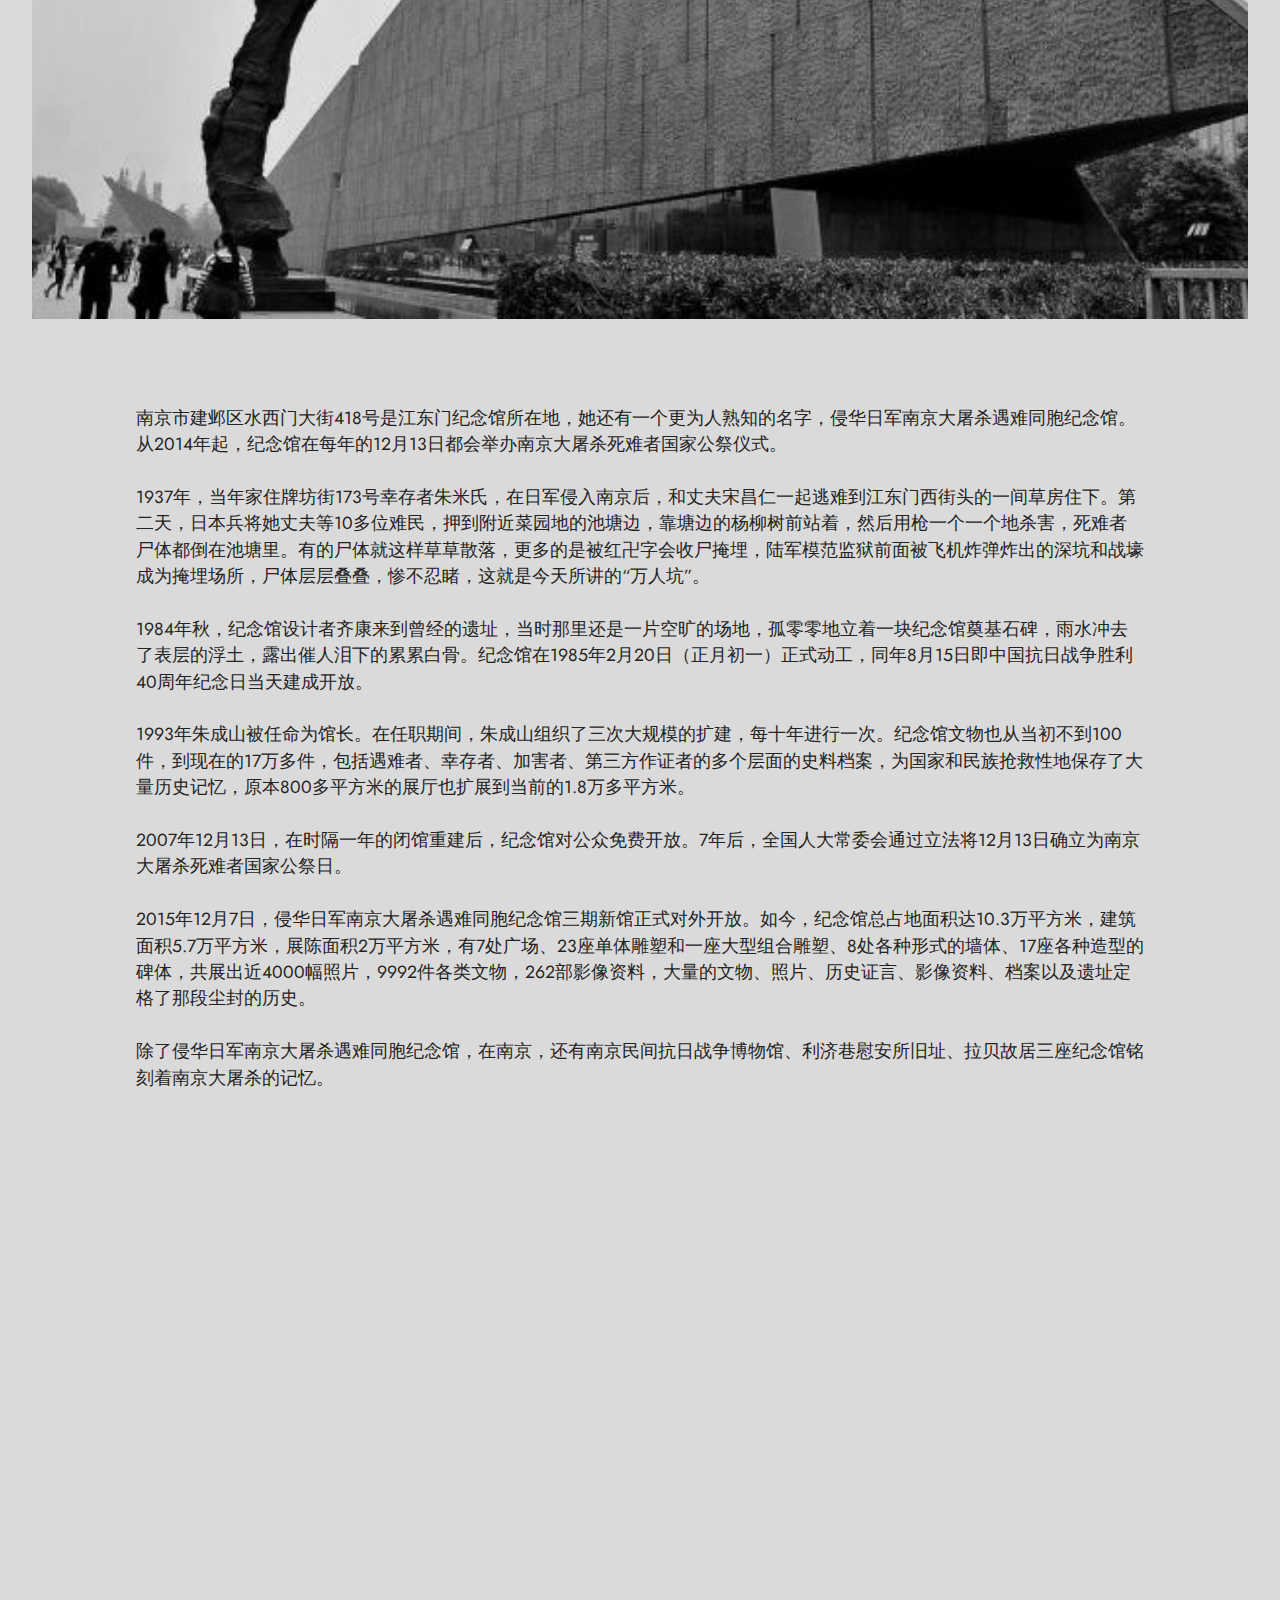
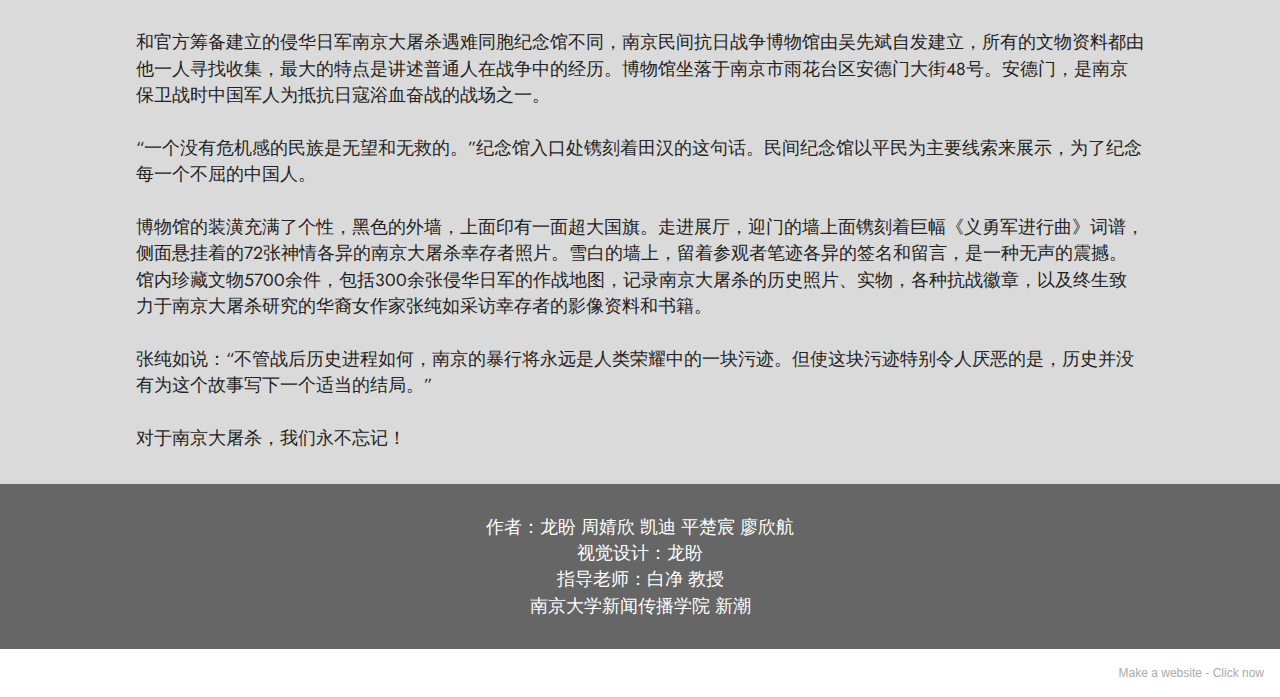
==== commit 5ded0026: "Update index.html" ====
--- a/index.html
+++ b/index.html
@@ -228,8 +228,18 @@
         </div>
     </div>
 </section>
-
+  
+  
+<section class="content4 cid-sDMHs64yFg" id="content4-43">
+      <div class="container-fluid">
+        <div class="row justify-content-center">
+            <div class="title col-md-12 col-lg-10">
 <iframe width="1024" height="384" frameborder="0" src="https://anapub.geoq.cn/e65b2b43e736e6899f57aa3a7d544972.ws"></iframe>
+            </div>
+        </div>
+    </div>
+</section>
+
  
 <section class="content4 cid-sDMHv9E7eU" id="content4-48">
     
@@ -312,7 +322,7 @@
 </div><div>
 </div><div>除了侵华日军南京大屠杀遇难同胞纪念馆，在南京，还有南京民间抗日战争博物馆、利济巷慰安所旧址、拉贝故居三座纪念馆铭刻着南京大屠杀的记忆。</div><br><div>
 </div><div>
-<iframe width="1024" height="384" frameborder="0" src="https://anapub.geoq.cn/1f154a9397634b7b325d572857ecb205.ws"></iframe>
+<iframe width="1024" height="512" frameborder="0" src="https://anapub.geoq.cn/1f154a9397634b7b325d572857ecb205.ws"></iframe>
 </div><div>和官方筹备建立的侵华日军南京大屠杀遇难同胞纪念馆不同，南京民间抗日战争博物馆由吴先斌自发建立，所有的文物资料都由他一人寻找收集，最大的特点是讲述普通人在战争中的经历。博物馆坐落于南京市雨花台区安德门大街48号。安德门，是南京保卫战时中国军人为抵抗日寇浴血奋战的战场之一。</div><br><div>
 </div><div>
 </div><div>“一个没有危机感的民族是无望和无救的。”纪念馆入口处镌刻着田汉的这句话。民间纪念馆以平民为主要线索来展示，为了纪念每一个不屈的中国人。</div><br><div>
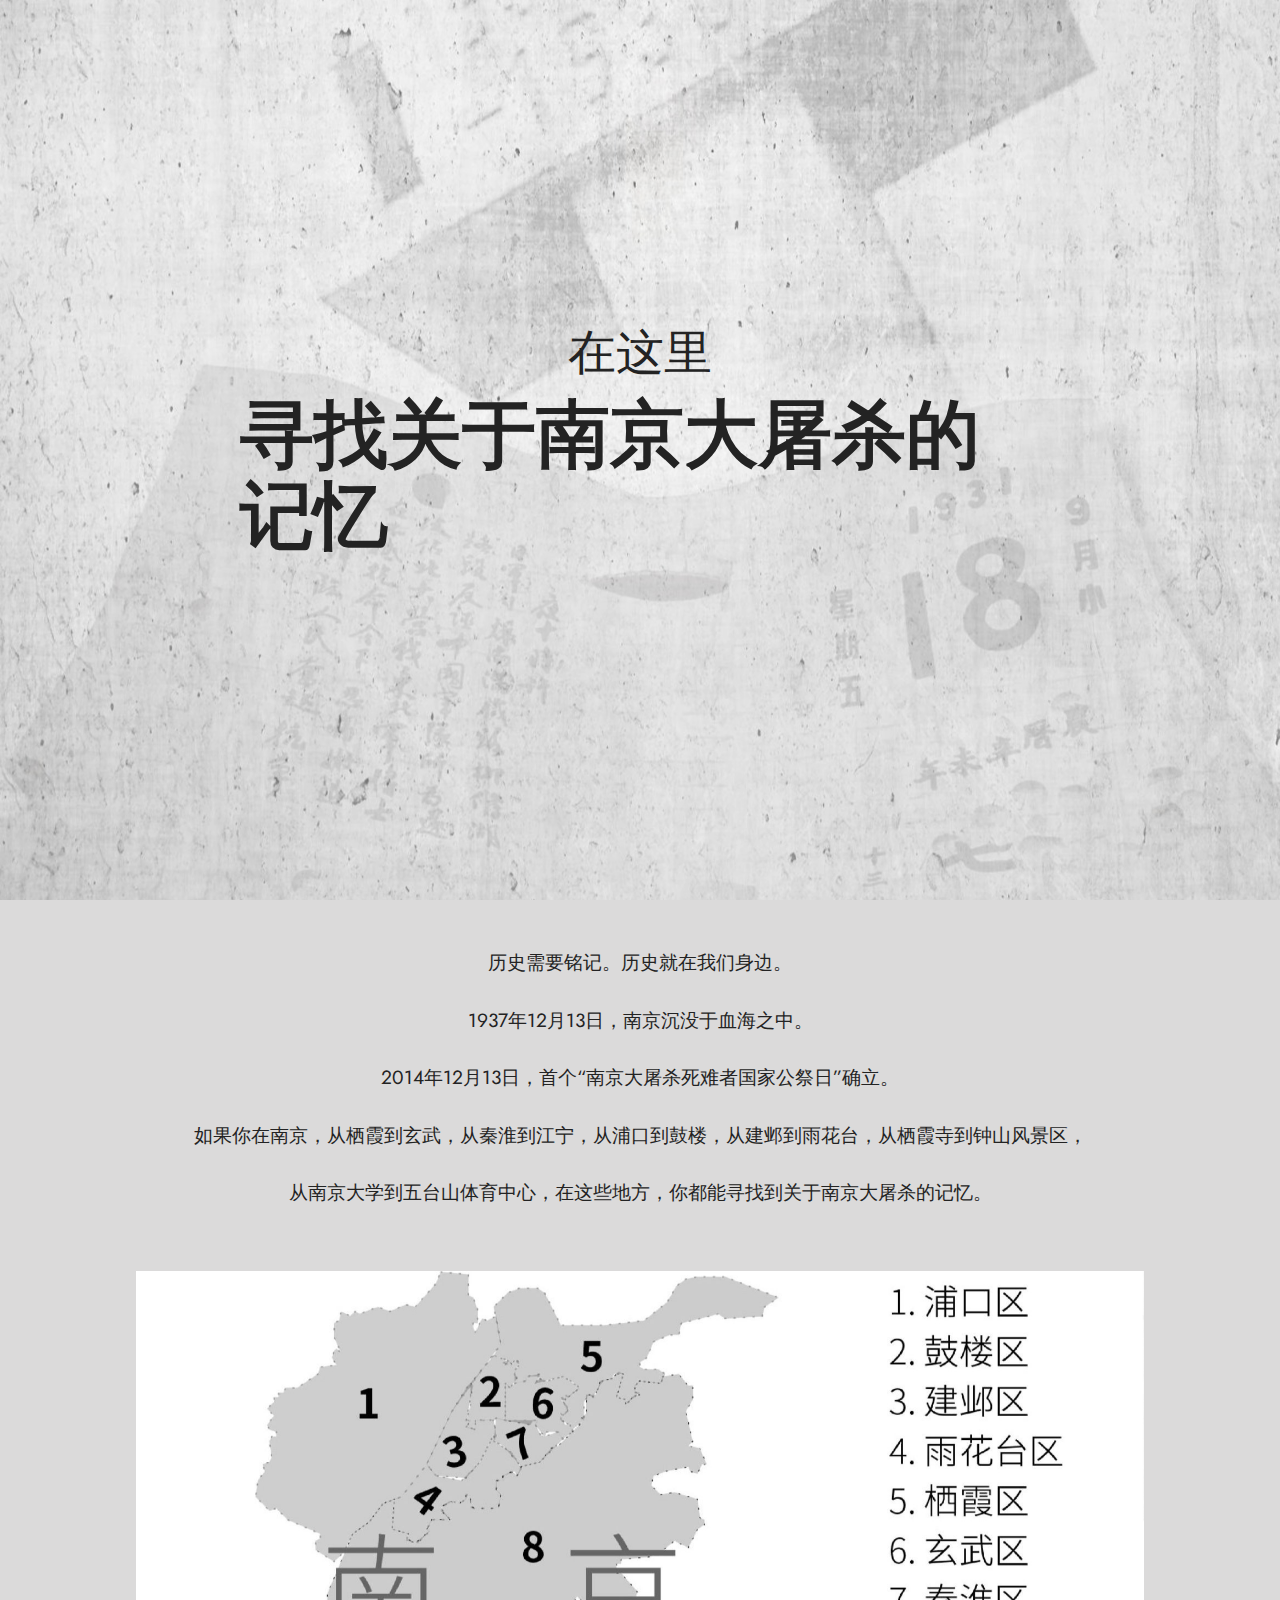
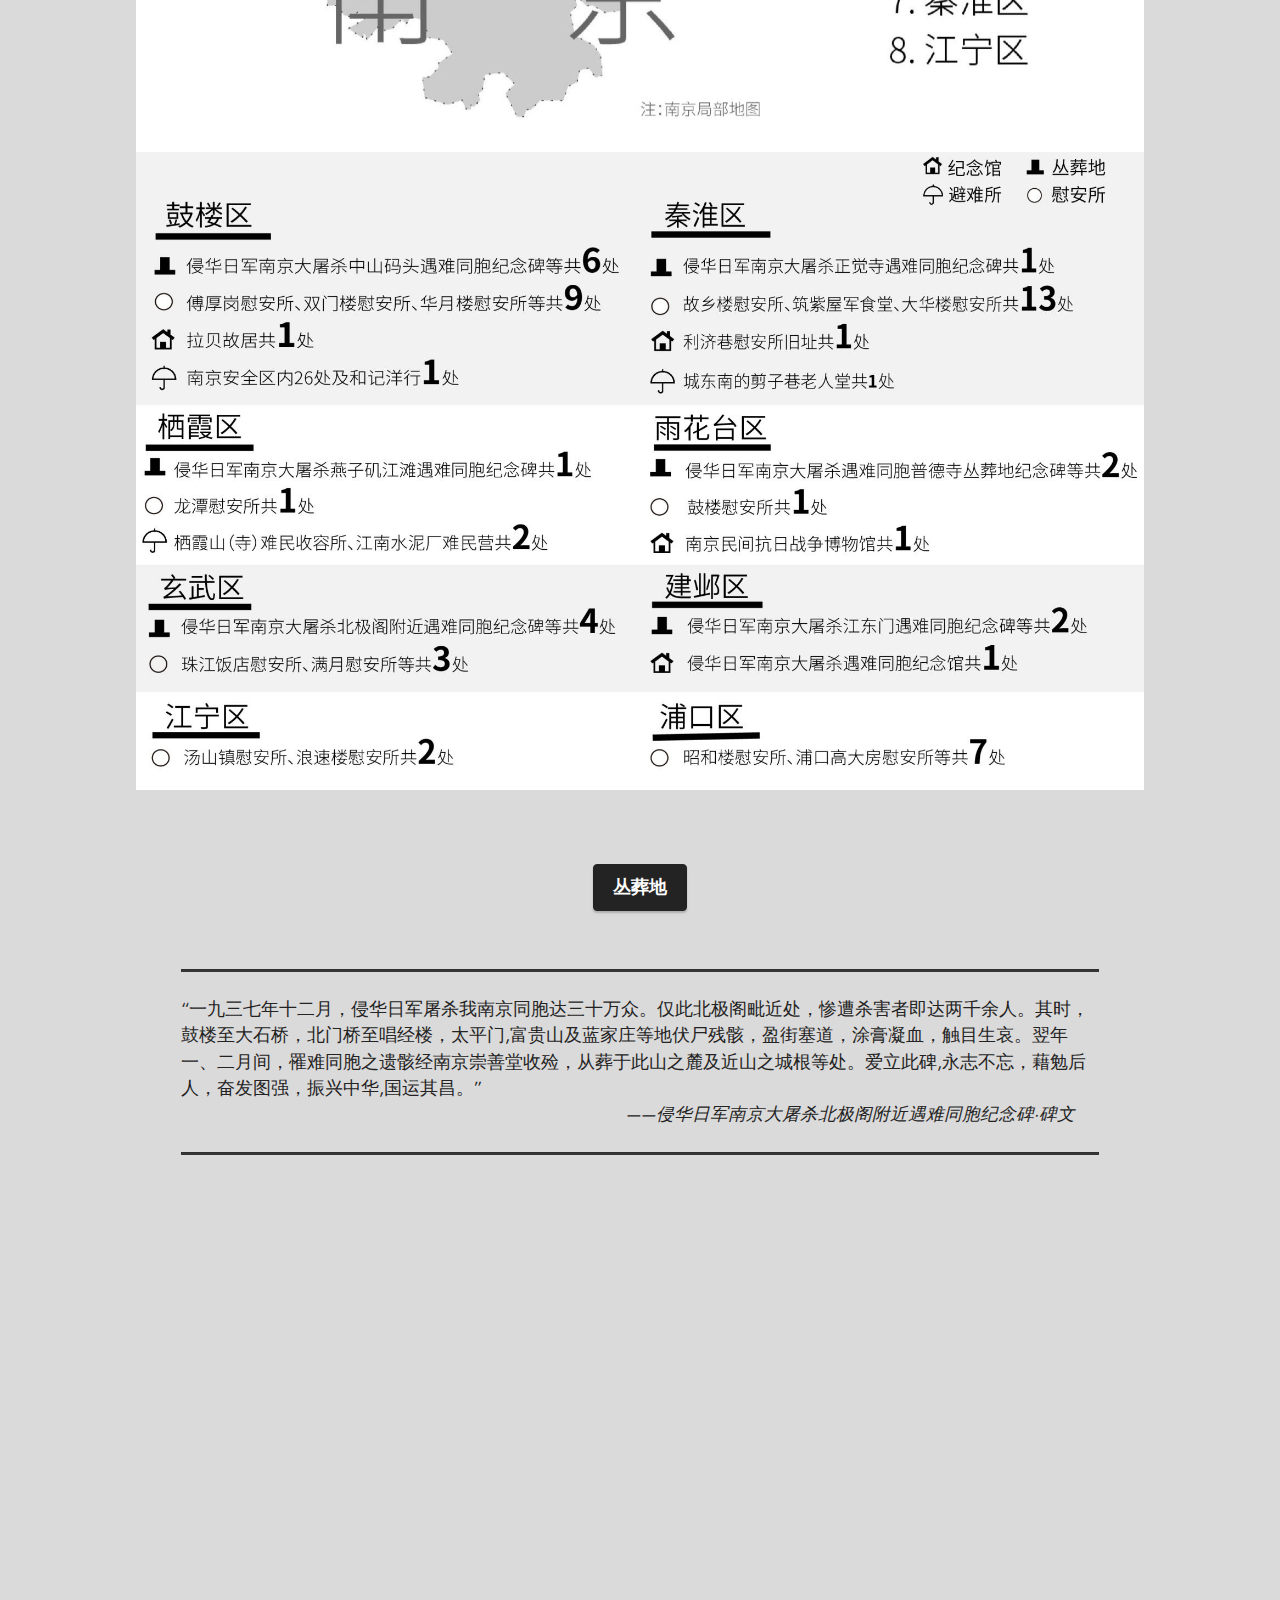
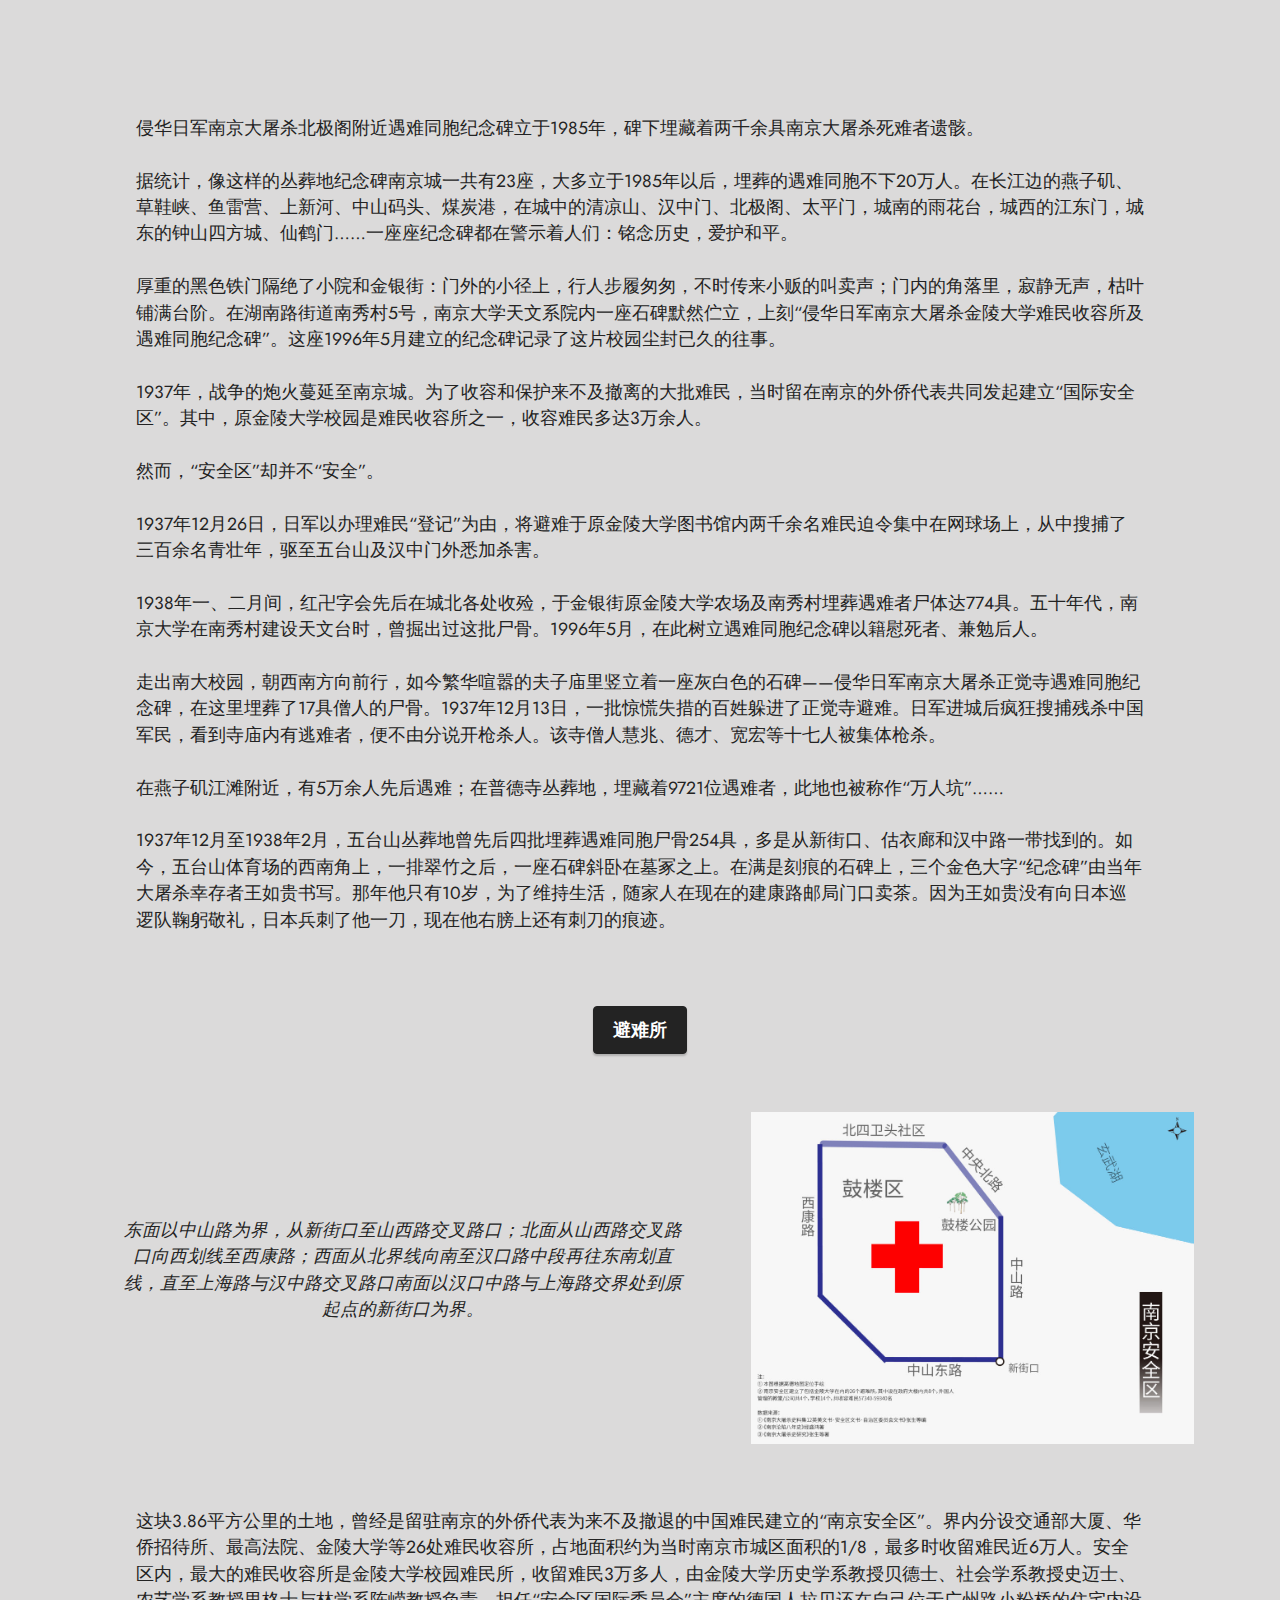
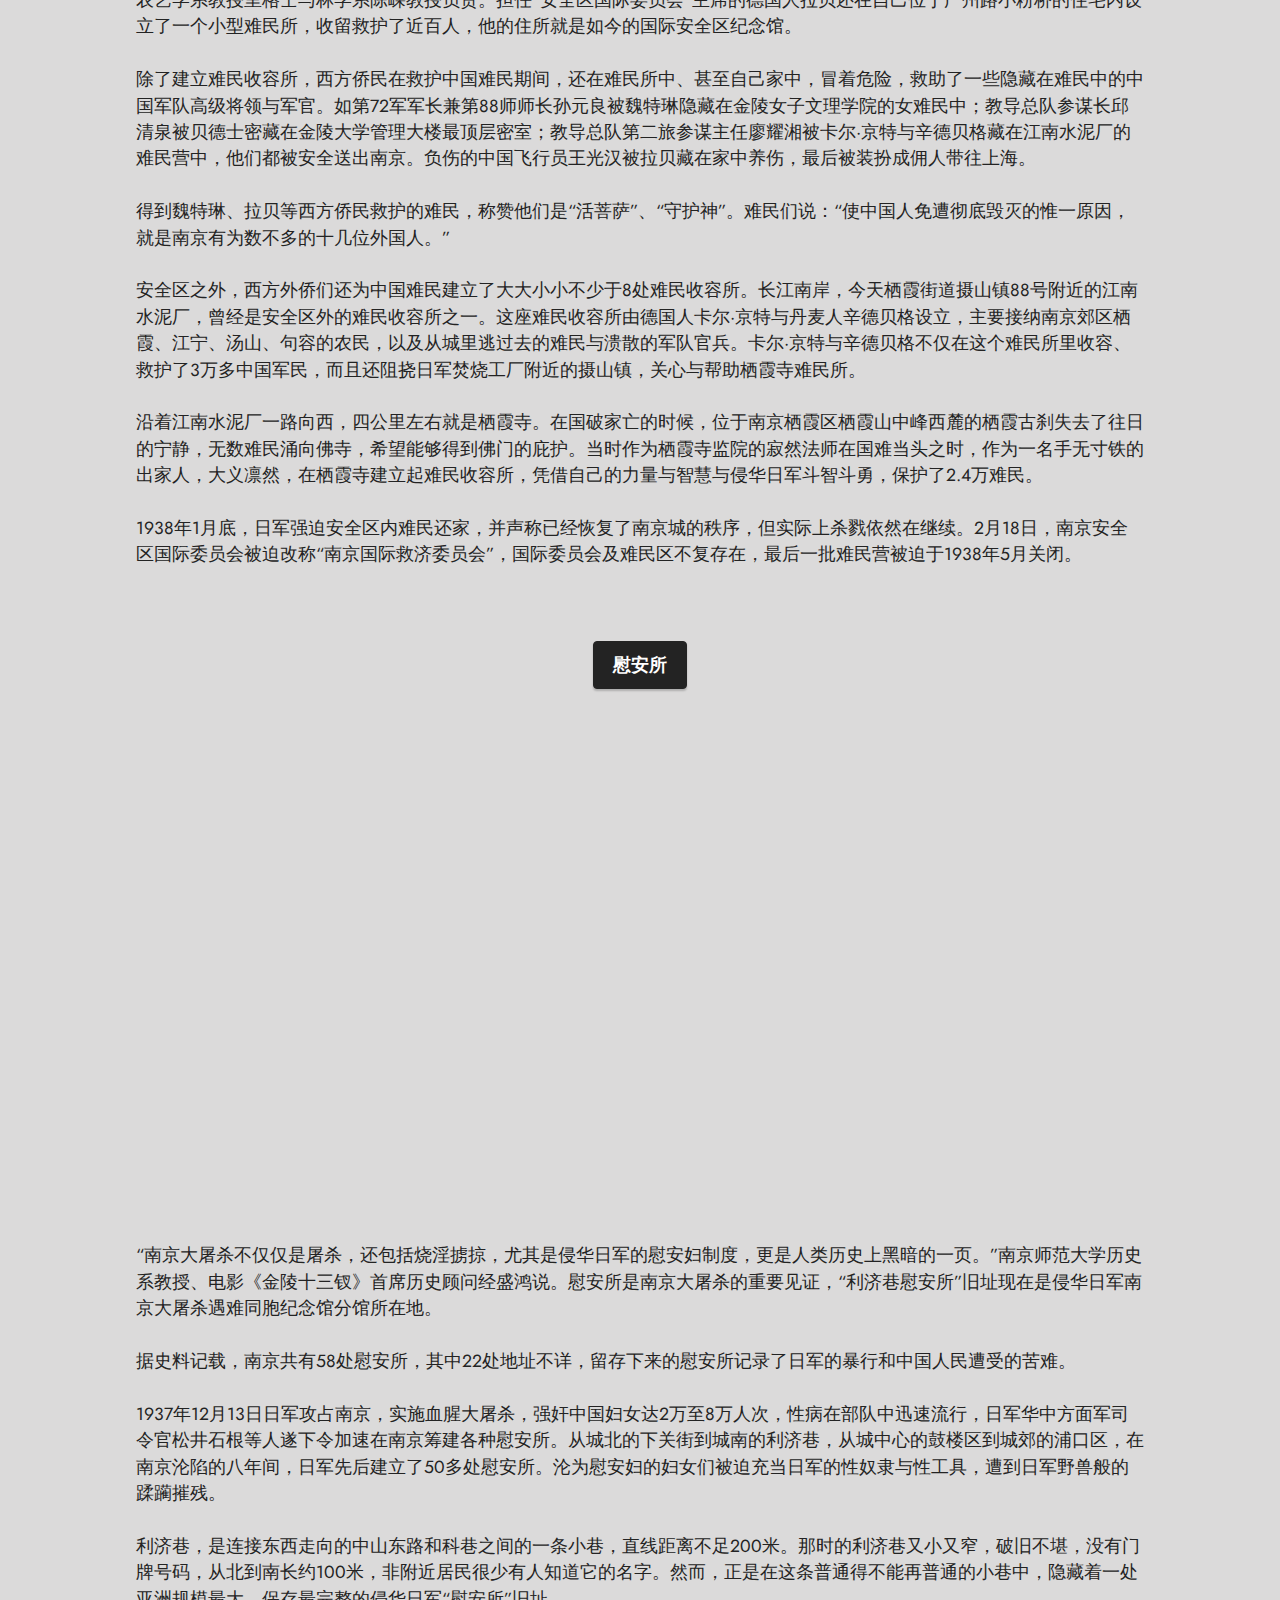
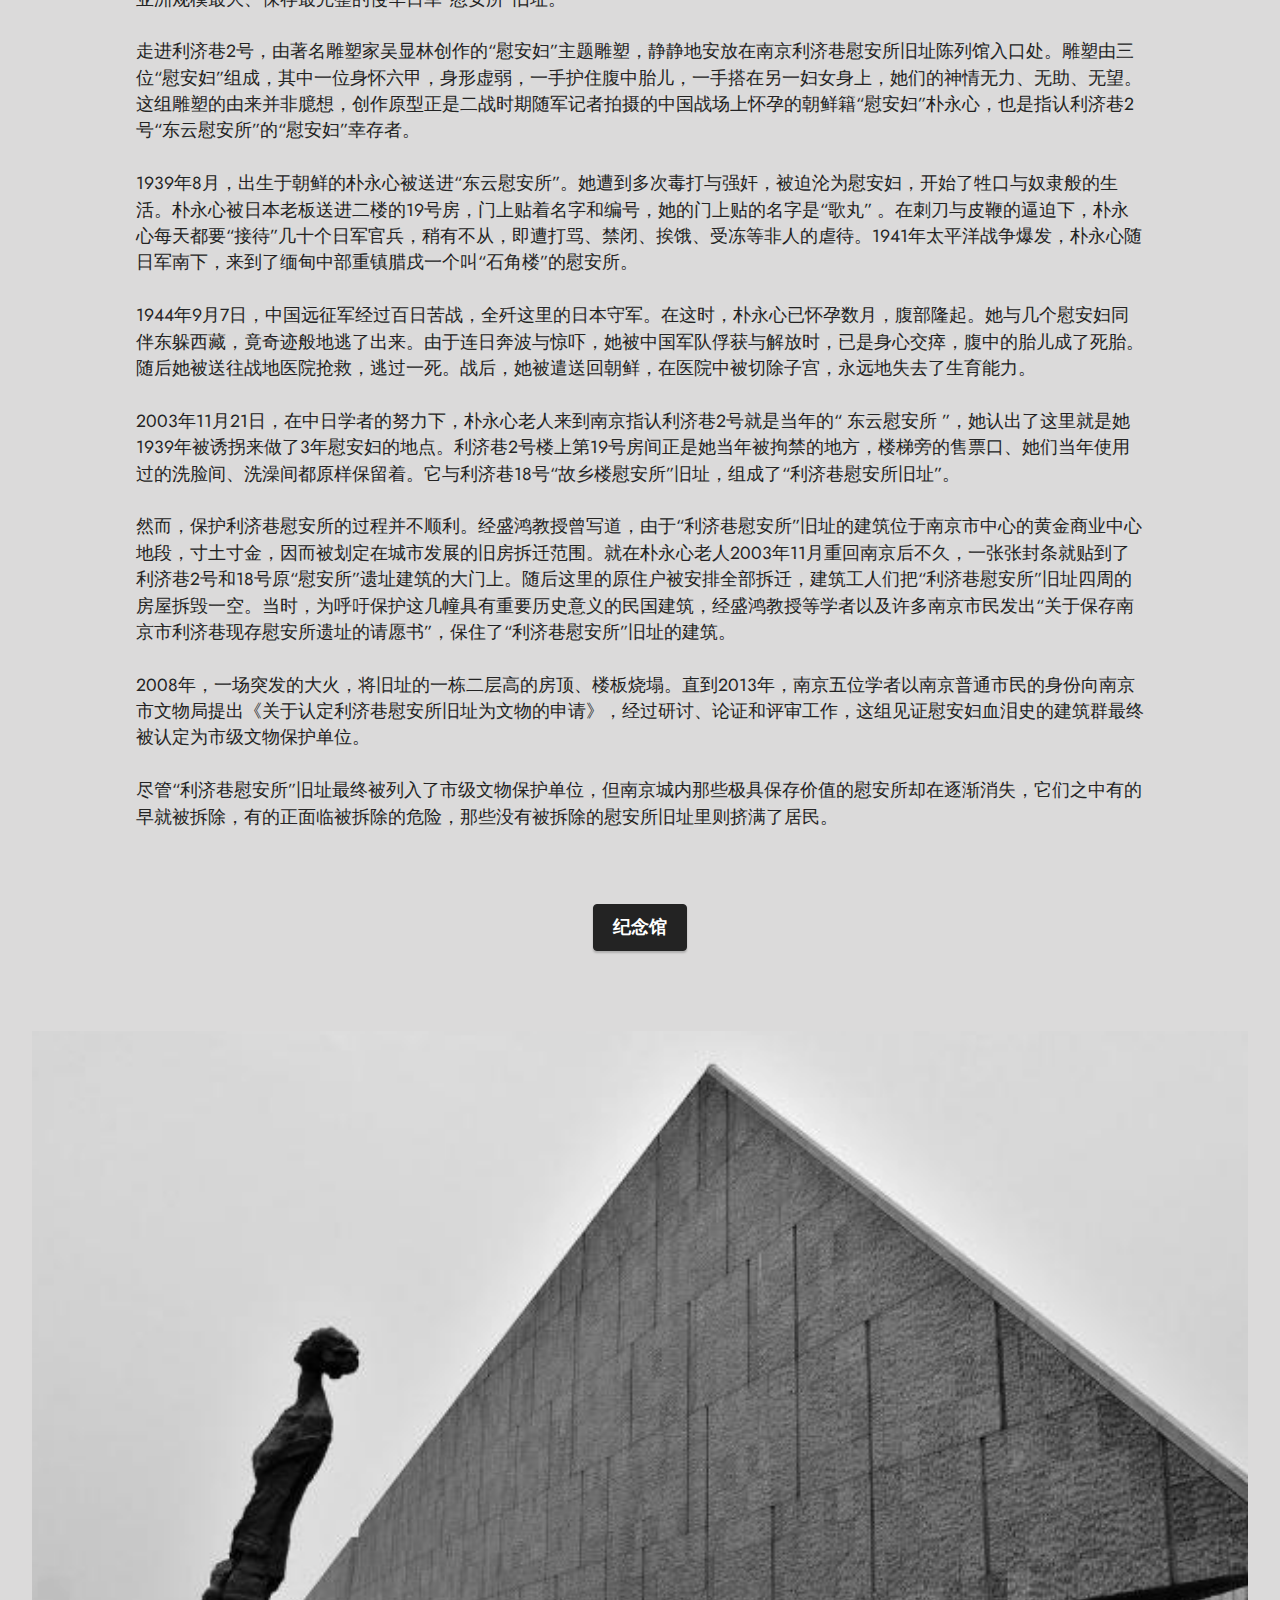
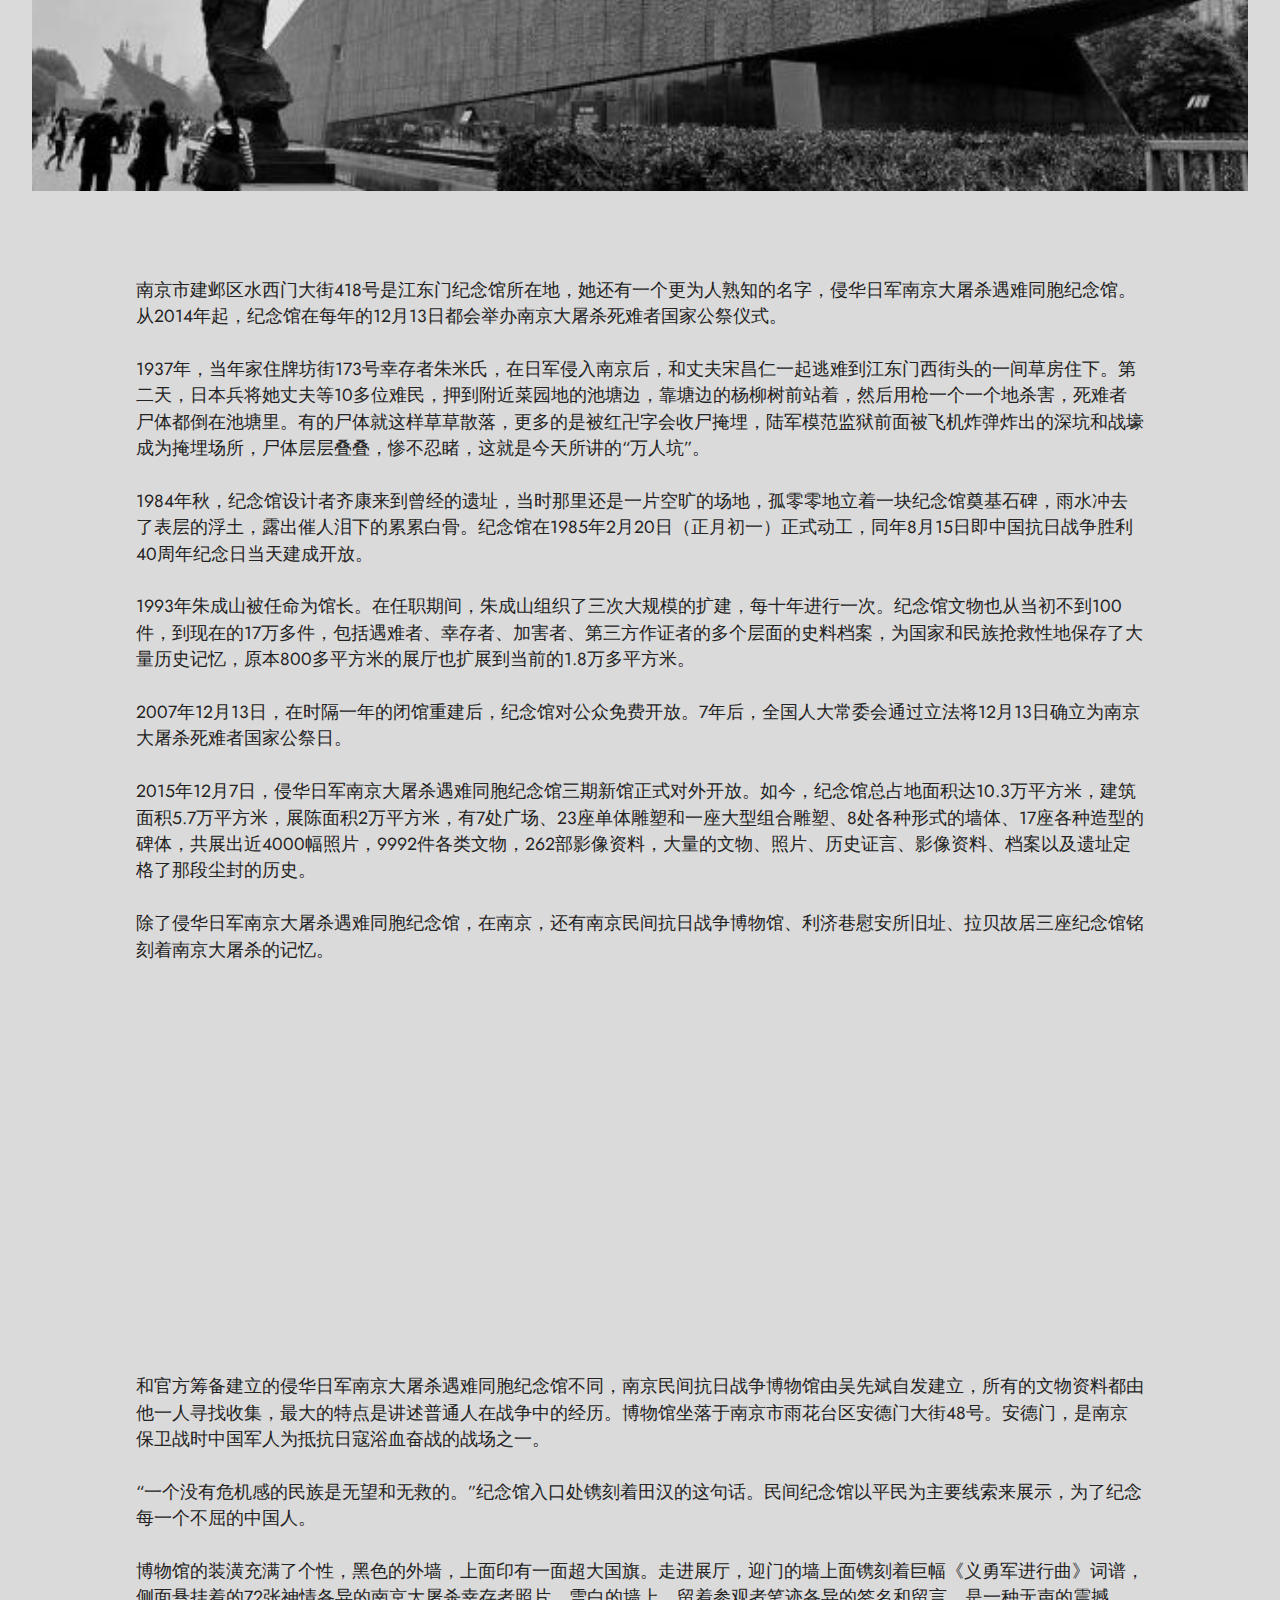
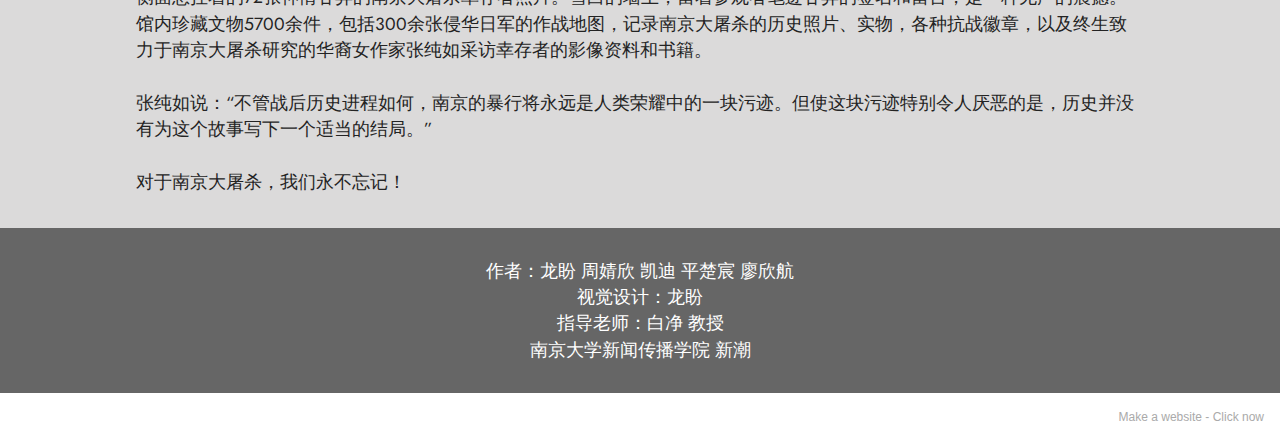
==== commit 74527a6f: "Update index.html" ====
--- a/index.html
+++ b/index.html
@@ -122,7 +122,7 @@
       <div class="container-fluid">
         <div class="row justify-content-center">
             <div class="title col-md-12 col-lg-10">
-<iframe width="1024" height="768" frameborder="0" src="https://anapub.geoq.cn/3d28a9a8031eeaee5b899c0aa97360c5.ws"></iframe>
+<iframe width="1024" height="512" frameborder="0" src="https://anapub.geoq.cn/3d28a9a8031eeaee5b899c0aa97360c5.ws"></iframe>
             </div>
         </div>
     </div>
@@ -234,7 +234,7 @@
       <div class="container-fluid">
         <div class="row justify-content-center">
             <div class="title col-md-12 col-lg-10">
-<iframe width="1024" height="384" frameborder="0" src="https://anapub.geoq.cn/e65b2b43e736e6899f57aa3a7d544972.ws"></iframe>
+<iframe width="1024" height="512" frameborder="0" src="https://anapub.geoq.cn/e65b2b43e736e6899f57aa3a7d544972.ws"></iframe>
             </div>
         </div>
     </div>
@@ -322,7 +322,7 @@
 </div><div>
 </div><div>除了侵华日军南京大屠杀遇难同胞纪念馆，在南京，还有南京民间抗日战争博物馆、利济巷慰安所旧址、拉贝故居三座纪念馆铭刻着南京大屠杀的记忆。</div><br><div>
 </div><div>
-<iframe width="1024" height="512" frameborder="0" src="https://anapub.geoq.cn/1f154a9397634b7b325d572857ecb205.ws"></iframe>
+<iframe width="1024" height="384" frameborder="0" src="https://anapub.geoq.cn/1f154a9397634b7b325d572857ecb205.ws"></iframe>
 </div><div>和官方筹备建立的侵华日军南京大屠杀遇难同胞纪念馆不同，南京民间抗日战争博物馆由吴先斌自发建立，所有的文物资料都由他一人寻找收集，最大的特点是讲述普通人在战争中的经历。博物馆坐落于南京市雨花台区安德门大街48号。安德门，是南京保卫战时中国军人为抵抗日寇浴血奋战的战场之一。</div><br><div>
 </div><div>
 </div><div>“一个没有危机感的民族是无望和无救的。”纪念馆入口处镌刻着田汉的这句话。民间纪念馆以平民为主要线索来展示，为了纪念每一个不屈的中国人。</div><br><div>
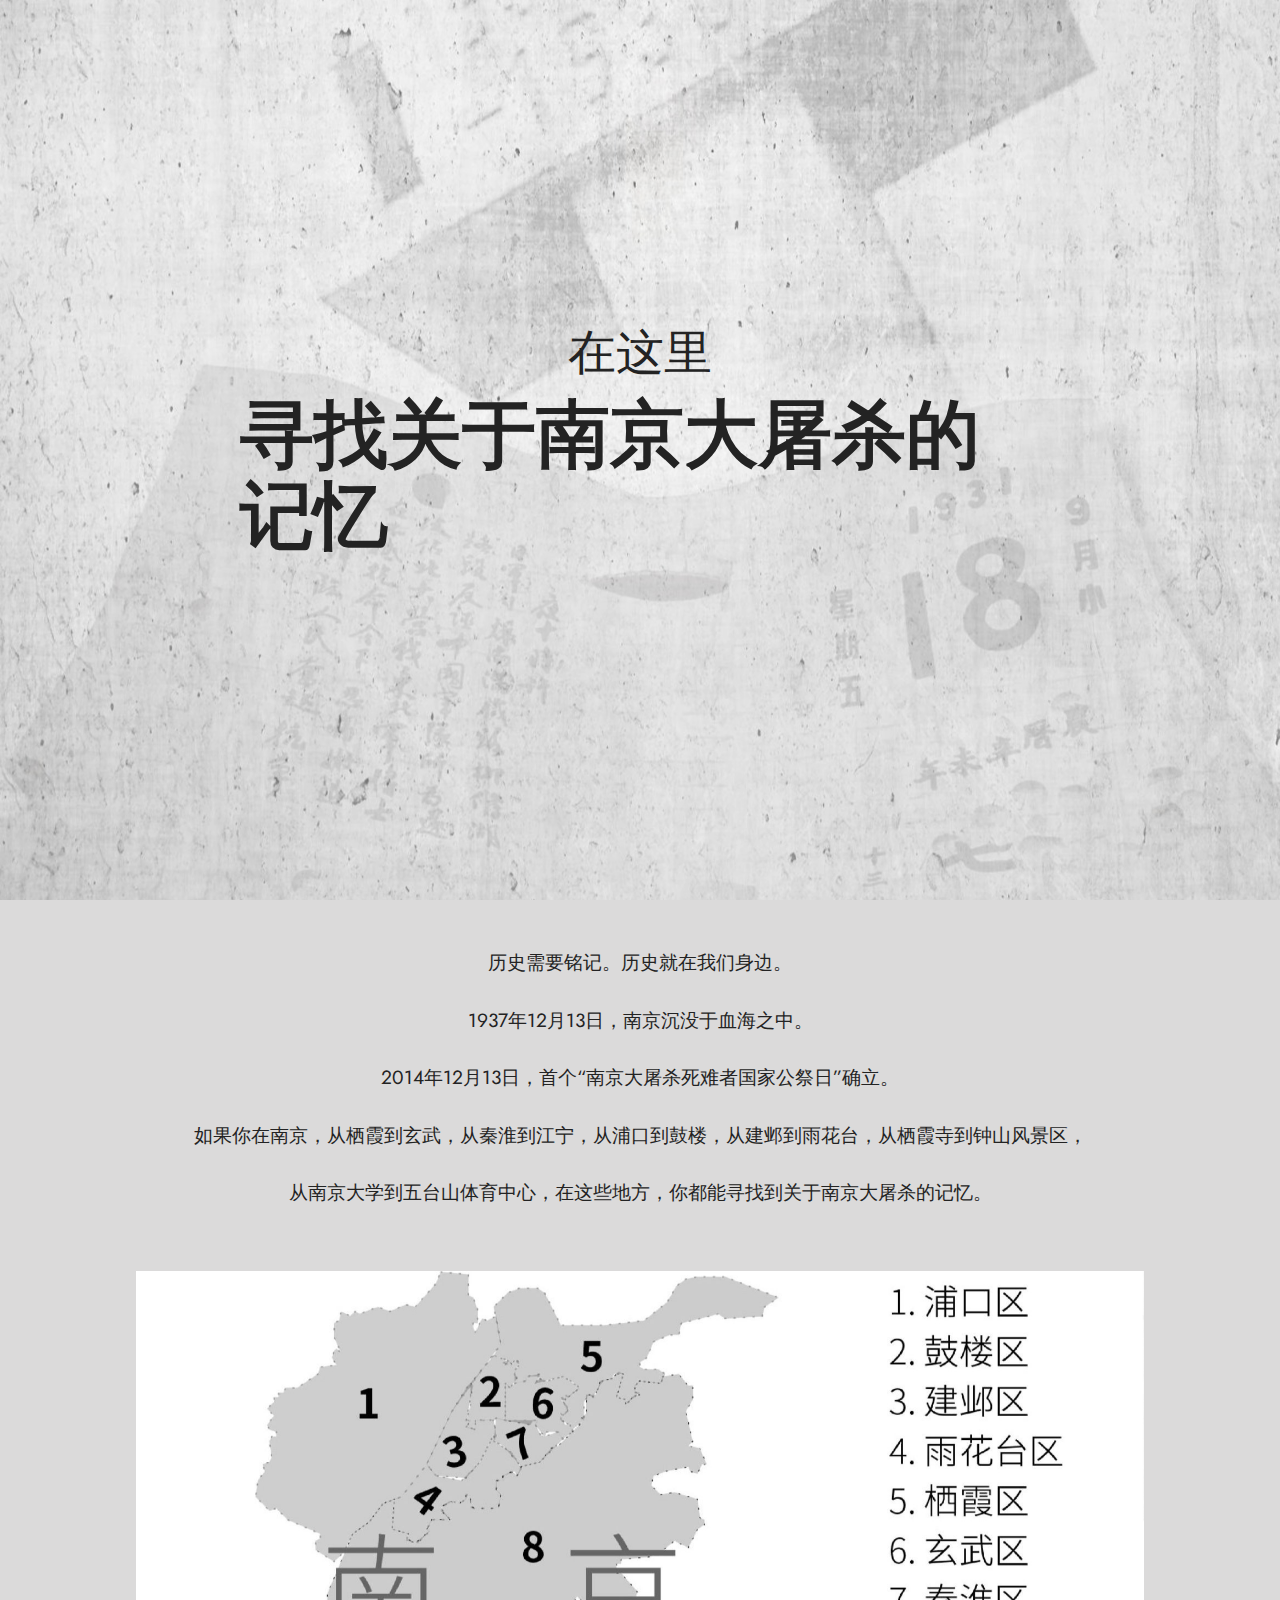
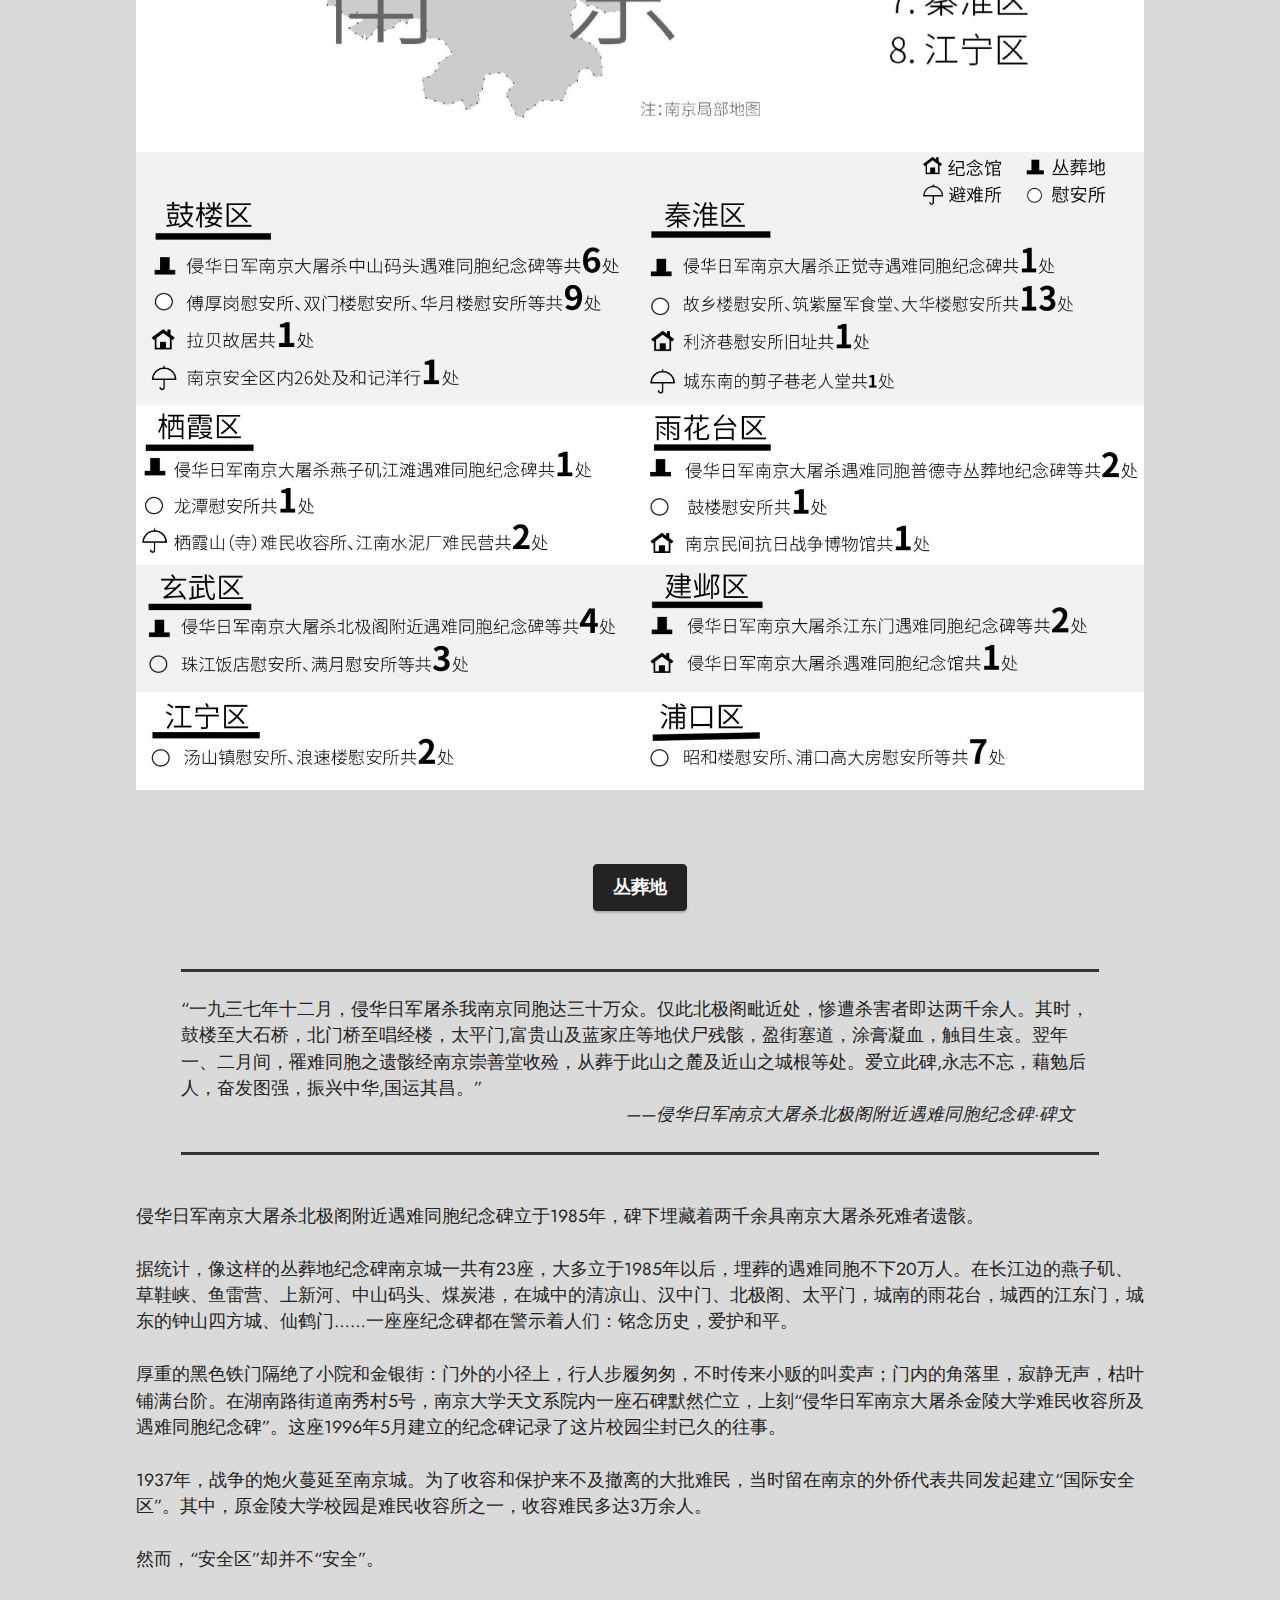
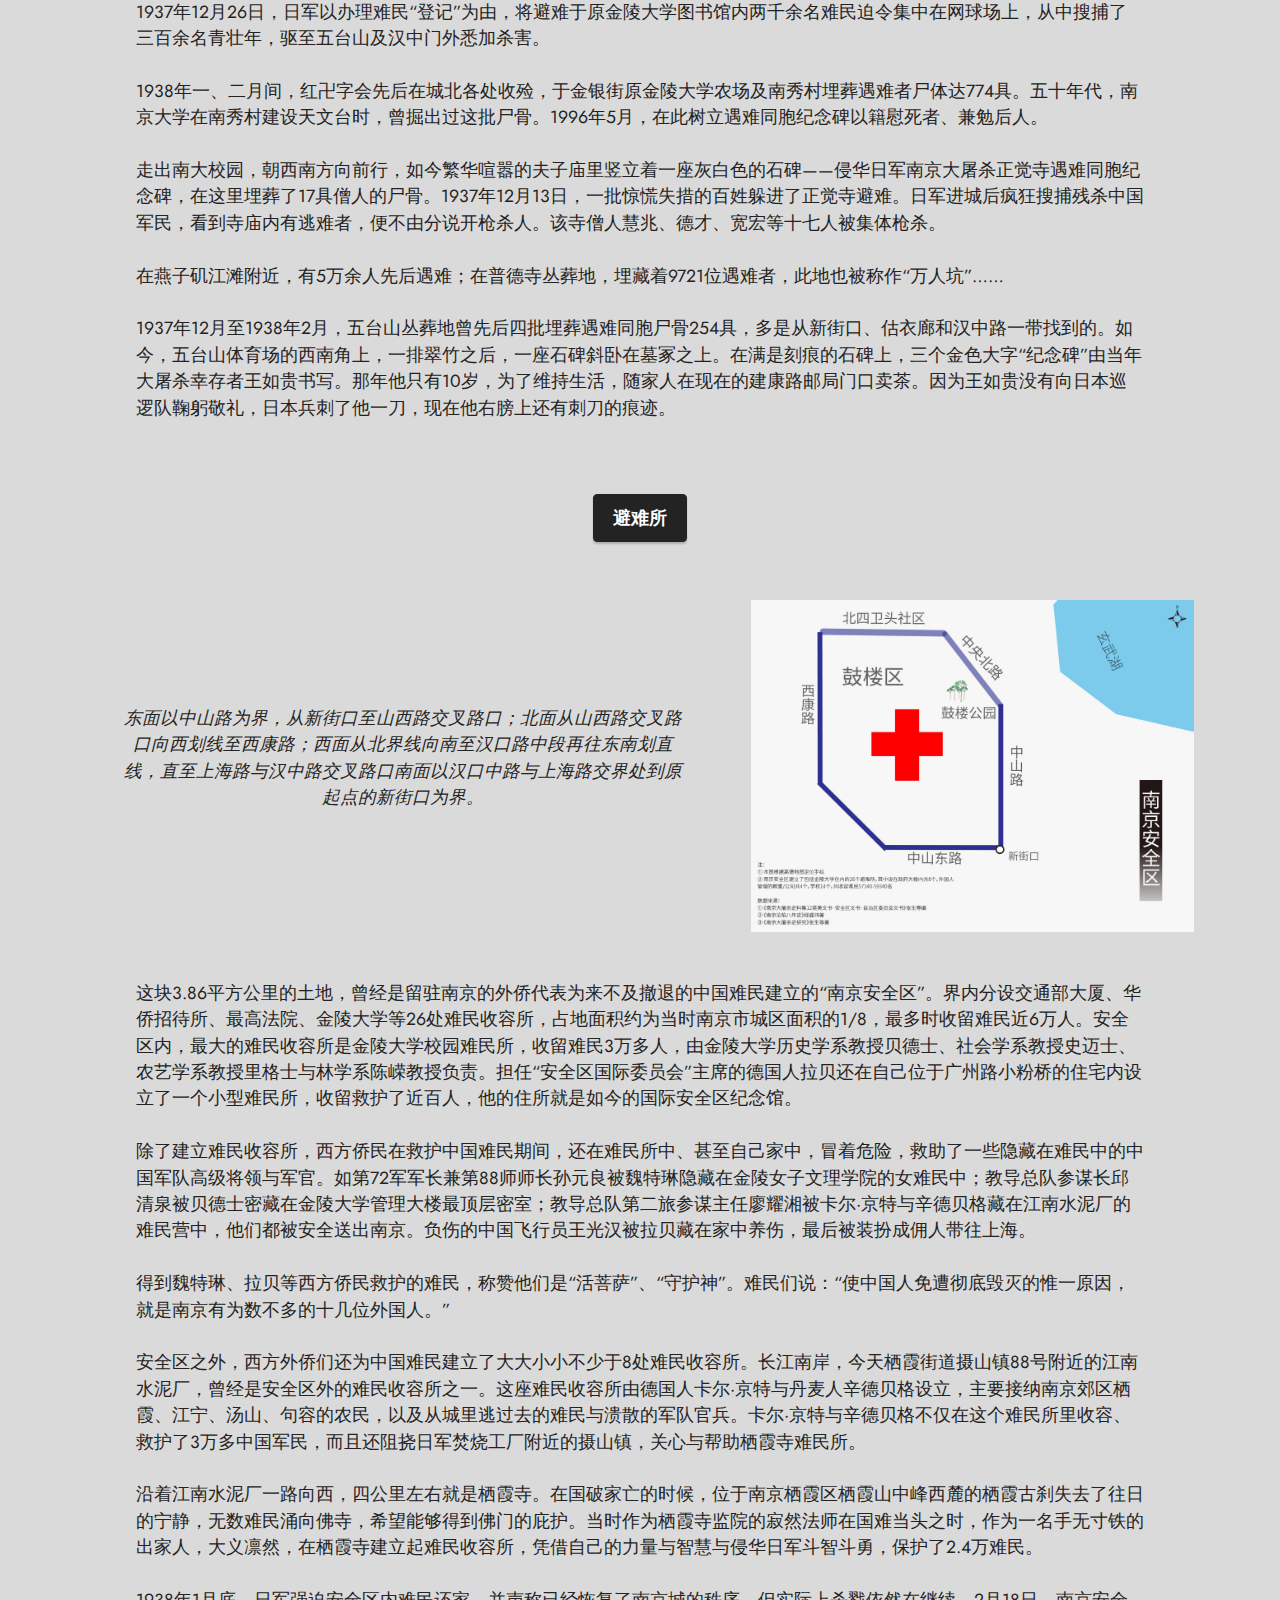
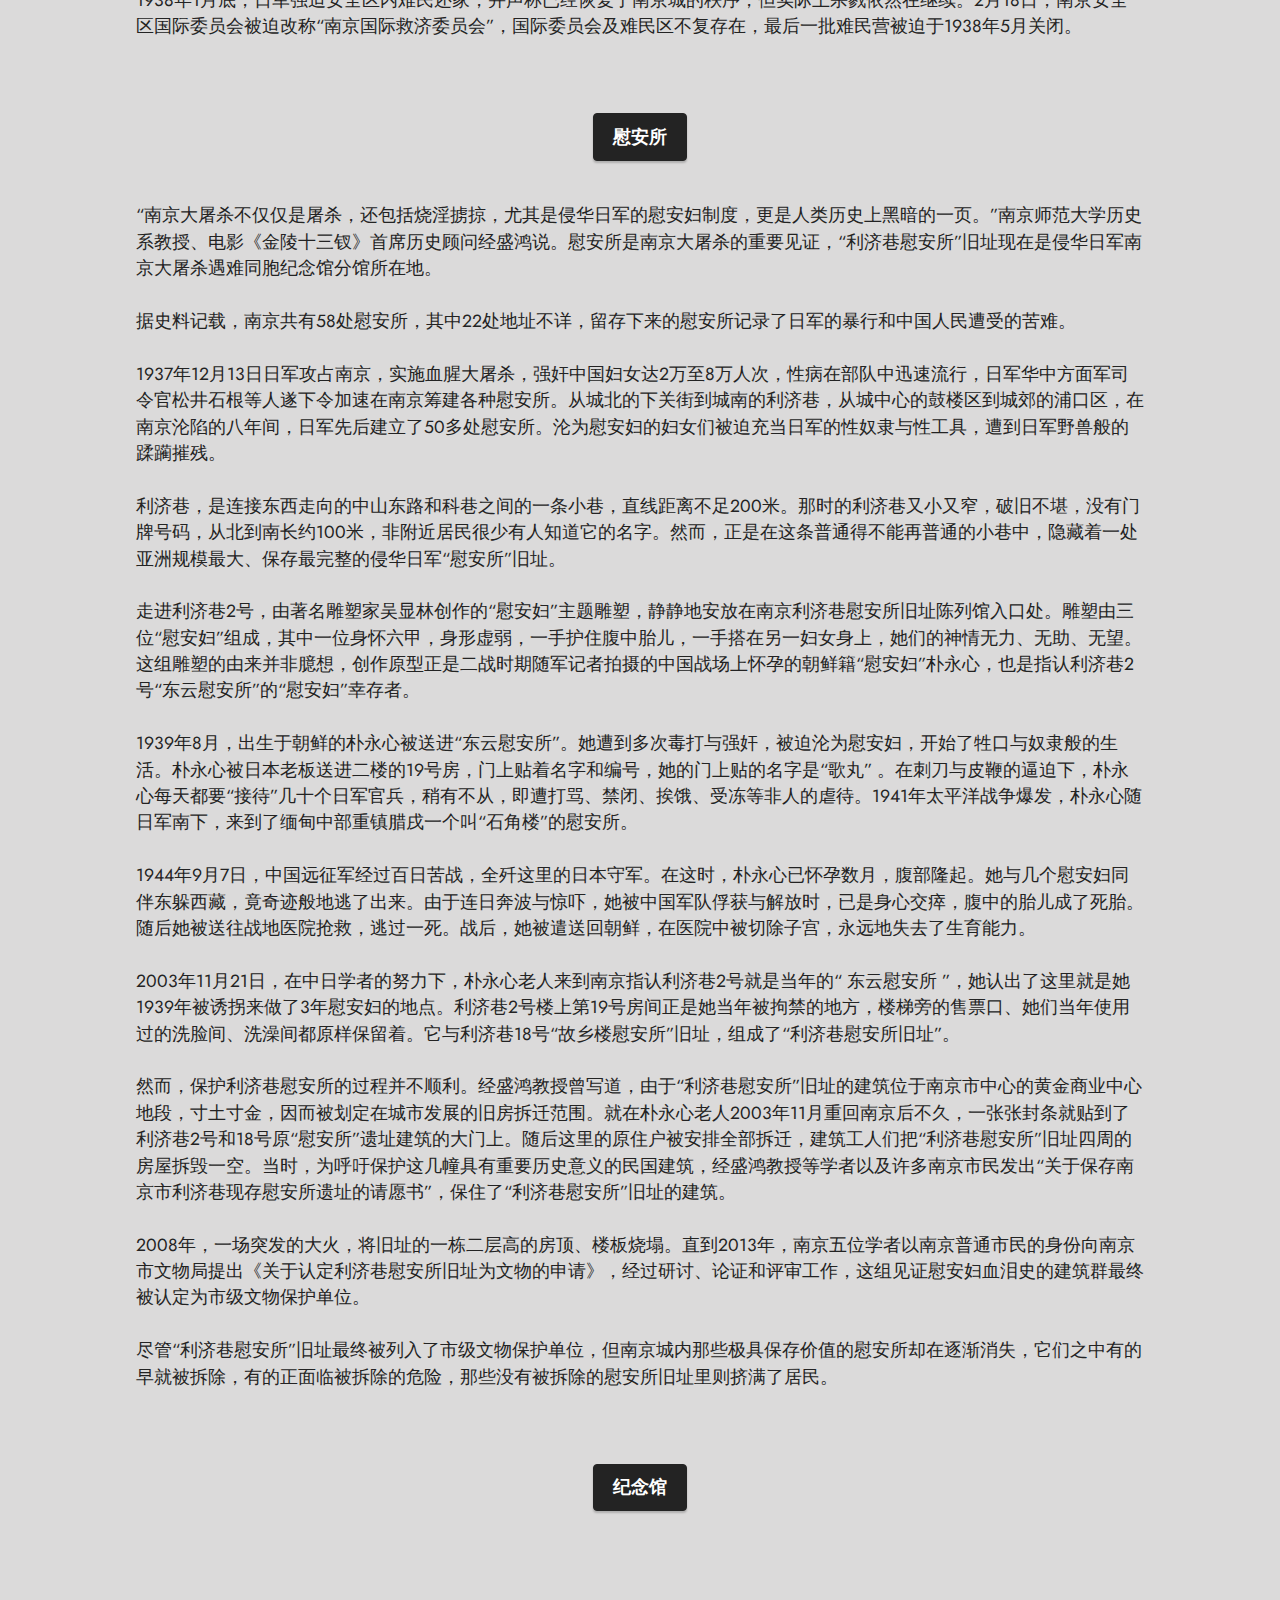
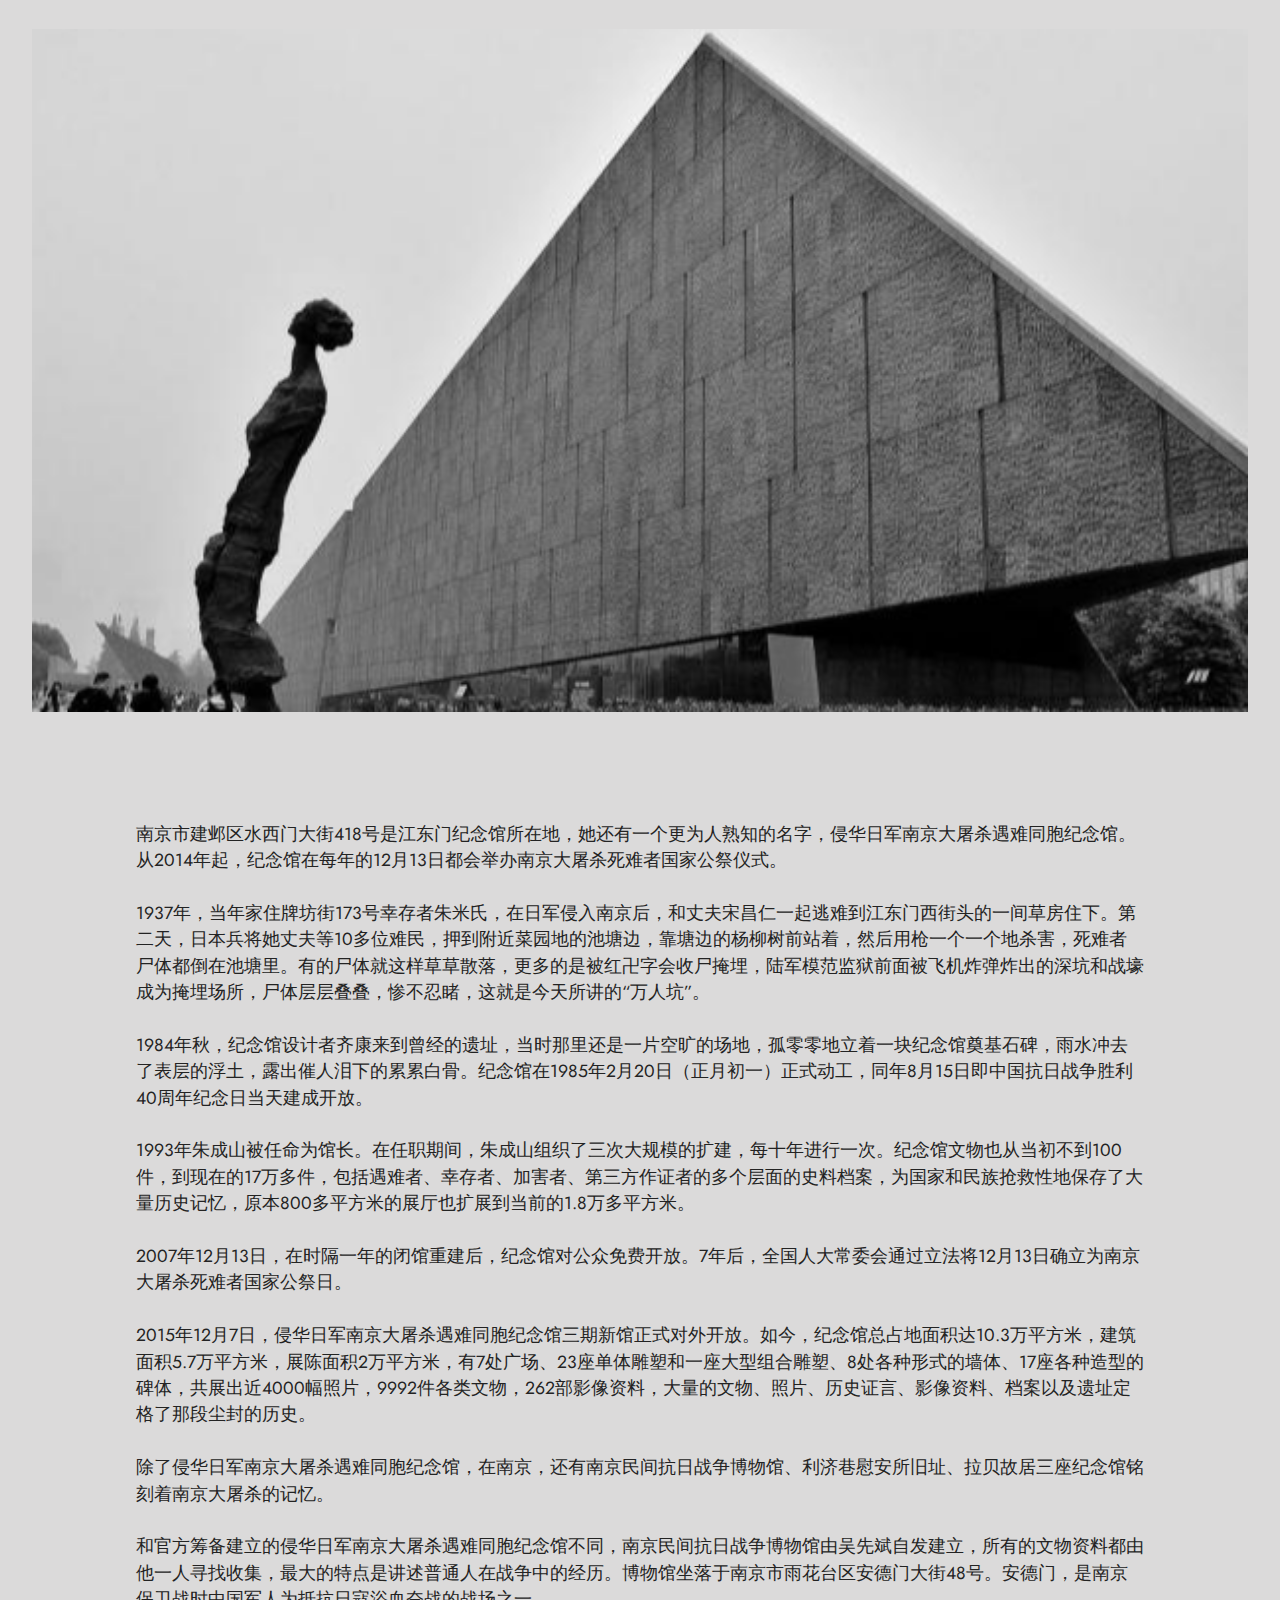
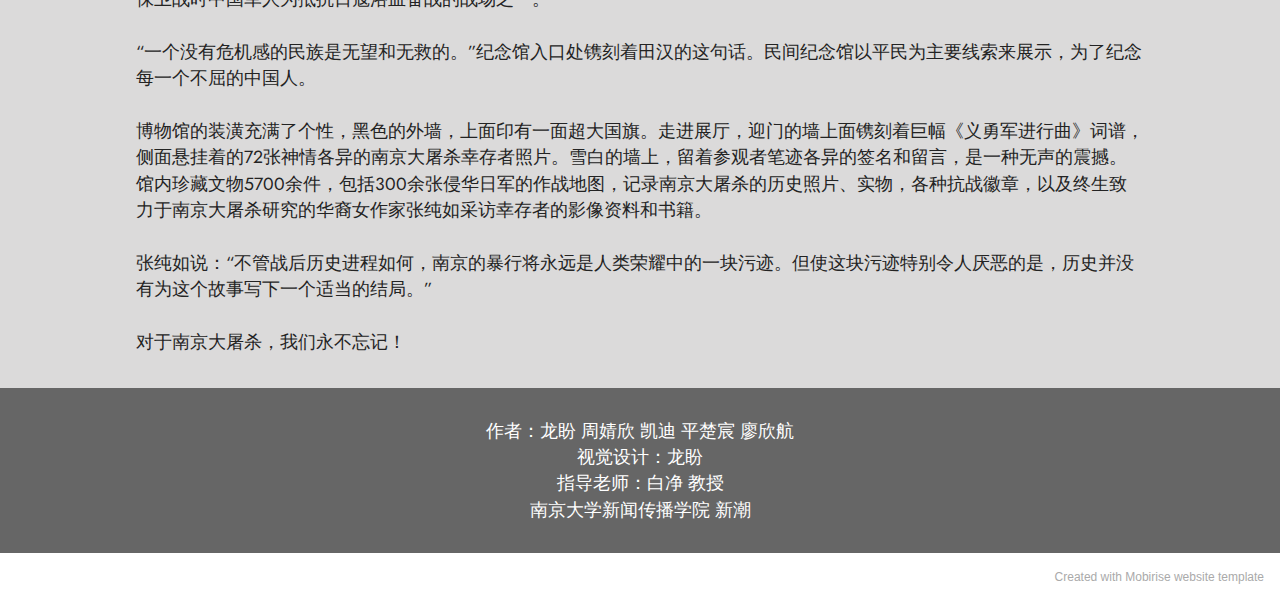
==== commit ddd653f6: "all" ====
--- a/index.html
+++ b/index.html
@@ -10,7 +10,7 @@
   <meta name="description" content="">
   
   
-  <title>Home</title>
+  <title>南京大屠杀记忆：4 座纪念馆、18 处丛葬地、30 余处避难所、58 处慰安所</title>
   <link rel="stylesheet" href="assets/tether/tether.min.css">
   <link rel="stylesheet" href="assets/bootstrap/css/bootstrap.min.css">
   <link rel="stylesheet" href="assets/bootstrap/css/bootstrap-grid.min.css">
@@ -119,16 +119,6 @@
 </section>
 
 <section class="content4 cid-sDMHs64yFg" id="content4-43">
-      <div class="container-fluid">
-        <div class="row justify-content-center">
-            <div class="title col-md-12 col-lg-10">
-<iframe width="1024" height="512" frameborder="0" src="https://anapub.geoq.cn/3d28a9a8031eeaee5b899c0aa97360c5.ws"></iframe>
-            </div>
-        </div>
-    </div>
-</section>
- 
-<section class="content4 cid-sDMHs64yFg" id="content4-43">
     
     
     <div class="container-fluid">
@@ -158,7 +148,6 @@
         </div>
     </div>
 </section>
-
 
 <section class="content11 cid-sDMHsllz2n" id="content11-44">
     
@@ -194,7 +183,7 @@
         </div>
     </div>
 </section>
- 
+
 <section class="content4 cid-sDMHtuUp6Z" id="content4-46">
     
     
@@ -228,19 +217,7 @@
         </div>
     </div>
 </section>
-  
-  
-<section class="content4 cid-sDMHs64yFg" id="content4-43">
-      <div class="container-fluid">
-        <div class="row justify-content-center">
-            <div class="title col-md-12 col-lg-10">
-<iframe width="1024" height="512" frameborder="0" src="https://anapub.geoq.cn/e65b2b43e736e6899f57aa3a7d544972.ws"></iframe>
-            </div>
-        </div>
-    </div>
-</section>
-
- 
+
 <section class="content4 cid-sDMHv9E7eU" id="content4-48">
     
     
@@ -299,7 +276,7 @@
         </div>
     </div>
 </section>
-  
+
 <section class="content4 cid-sDMHwp8gCg" id="content4-4b">
     
     
@@ -313,7 +290,7 @@
 </div><div>1937年，当年家住牌坊街173号幸存者朱米氏，在日军侵入南京后，和丈夫宋昌仁一起逃难到江东门西街头的一间草房住下。第二天，日本兵将她丈夫等10多位难民，押到附近菜园地的池塘边，靠塘边的杨柳树前站着，然后用枪一个一个地杀害，死难者尸体都倒在池塘里。有的尸体就这样草草散落，更多的是被红卍字会收尸掩埋，陆军模范监狱前面被飞机炸弹炸出的深坑和战壕成为掩埋场所，尸体层层叠叠，惨不忍睹，这就是今天所讲的“万人坑”。</div><br><div>
 </div><div>
 </div><div>1984年秋，纪念馆设计者齐康来到曾经的遗址，当时那里还是一片空旷的场地，孤零零地立着一块纪念馆奠基石碑，雨水冲去了表层的浮土，露出催人泪下的累累白骨。纪念馆在1985年2月20日（正月初一）正式动工，同年8月15日即中国抗日战争胜利40周年纪念日当天建成开放。</div><br><div>
-</div><div>                 
+</div><div>
 </div><div>1993年朱成山被任命为馆长。在任职期间，朱成山组织了三次大规模的扩建，每十年进行一次。纪念馆文物也从当初不到100件，到现在的17万多件，包括遇难者、幸存者、加害者、第三方作证者的多个层面的史料档案，为国家和民族抢救性地保存了大量历史记忆，原本800多平方米的展厅也扩展到当前的1.8万多平方米。</div><br><div>
 </div><div>
 </div><div>2007年12月13日，在时隔一年的闭馆重建后，纪念馆对公众免费开放。7年后，全国人大常委会通过立法将12月13日确立为南京大屠杀死难者国家公祭日。</div><br><div>
@@ -322,7 +299,6 @@
 </div><div>
 </div><div>除了侵华日军南京大屠杀遇难同胞纪念馆，在南京，还有南京民间抗日战争博物馆、利济巷慰安所旧址、拉贝故居三座纪念馆铭刻着南京大屠杀的记忆。</div><br><div>
 </div><div>
-<iframe width="1024" height="384" frameborder="0" src="https://anapub.geoq.cn/1f154a9397634b7b325d572857ecb205.ws"></iframe>
 </div><div>和官方筹备建立的侵华日军南京大屠杀遇难同胞纪念馆不同，南京民间抗日战争博物馆由吴先斌自发建立，所有的文物资料都由他一人寻找收集，最大的特点是讲述普通人在战争中的经历。博物馆坐落于南京市雨花台区安德门大街48号。安德门，是南京保卫战时中国军人为抵抗日寇浴血奋战的战场之一。</div><br><div>
 </div><div>
 </div><div>“一个没有危机感的民族是无望和无救的。”纪念馆入口处镌刻着田汉的这句话。民间纪念馆以平民为主要线索来展示，为了纪念每一个不屈的中国人。</div><br><div>
@@ -337,7 +313,6 @@
         </div>
     </div>
 </section>
-
 
 <section class="footer7 cid-sDMI2npDrh" once="footers" id="footer7-5a">
 
@@ -352,8 +327,8 @@
             </div>
         </div>
     </div>
-</section><section style="background-color: #fff; font-family: -apple-system, BlinkMacSystemFont, 'Segoe UI', 'Roboto', 'Helvetica Neue', Arial, sans-serif; color:#aaa; font-size:12px; padding: 0; align-items: center; display: flex;"><a href="https://mobirise.site/j" style="flex: 1 1; height: 3rem; padding-left: 1rem;"></a><p style="flex: 0 0 auto; margin:0; padding-right:1rem;">Make a website - <a href="https://mobirise.site/w" style="color:#aaa;">Click now</a></p></section><script src="assets/web/assets/jquery/jquery.min.js"></script>  <script src="assets/popper/popper.min.js"></script>  <script src="assets/tether/tether.min.js"></script>  <script src="assets/bootstrap/js/bootstrap.min.js"></script>  <script src="assets/smoothscroll/smooth-scroll.js"></script>  <script src="assets/theme/js/script.js"></script>  
+</section><section style="background-color: #fff; font-family: -apple-system, BlinkMacSystemFont, 'Segoe UI', 'Roboto', 'Helvetica Neue', Arial, sans-serif; color:#aaa; font-size:12px; padding: 0; align-items: center; display: flex;"><a href="https://mobirise.site/n" style="flex: 1 1; height: 3rem; padding-left: 1rem;"></a><p style="flex: 0 0 auto; margin:0; padding-right:1rem;">Created with Mobirise <a href="https://mobirise.site/u" style="color:#aaa;">website</a> template</p></section><script src="assets/web/assets/jquery/jquery.min.js"></script>  <script src="assets/popper/popper.min.js"></script>  <script src="assets/tether/tether.min.js"></script>  <script src="assets/bootstrap/js/bootstrap.min.js"></script>  <script src="assets/smoothscroll/smooth-scroll.js"></script>  <script src="assets/theme/js/script.js"></script>  
   
   
 </body>
-</html>
+</html>--- a/assets/mobirise/css/mbr-additional.css
+++ b/assets/mobirise/css/mbr-additional.css
@@ -795,7 +795,7 @@
   text-align: center;
 }
 .cid-sDMHtuUp6Z {
-  padding-top: 1rem;
+  padding-top: 0rem;
   padding-bottom: 0rem;
   background-color: #dbdada;
 }
@@ -835,7 +835,7 @@
   width: 100%;
 }
 .cid-sDMHwp8gCg {
-  padding-top: 1rem;
+  padding-top: 0rem;
   padding-bottom: 0rem;
   background-color: #dbdada;
 }
--- a/assets/mobirise/css/mbr-additional.css
+++ b/assets/mobirise/css/mbr-additional.css
@@ -795,7 +795,7 @@
   text-align: center;
 }
 .cid-sDMHtuUp6Z {
-  padding-top: 1rem;
+  padding-top: 0rem;
   padding-bottom: 0rem;
   background-color: #dbdada;
 }
@@ -835,7 +835,7 @@
   width: 100%;
 }
 .cid-sDMHwp8gCg {
-  padding-top: 1rem;
+  padding-top: 0rem;
   padding-bottom: 0rem;
   background-color: #dbdada;
 }
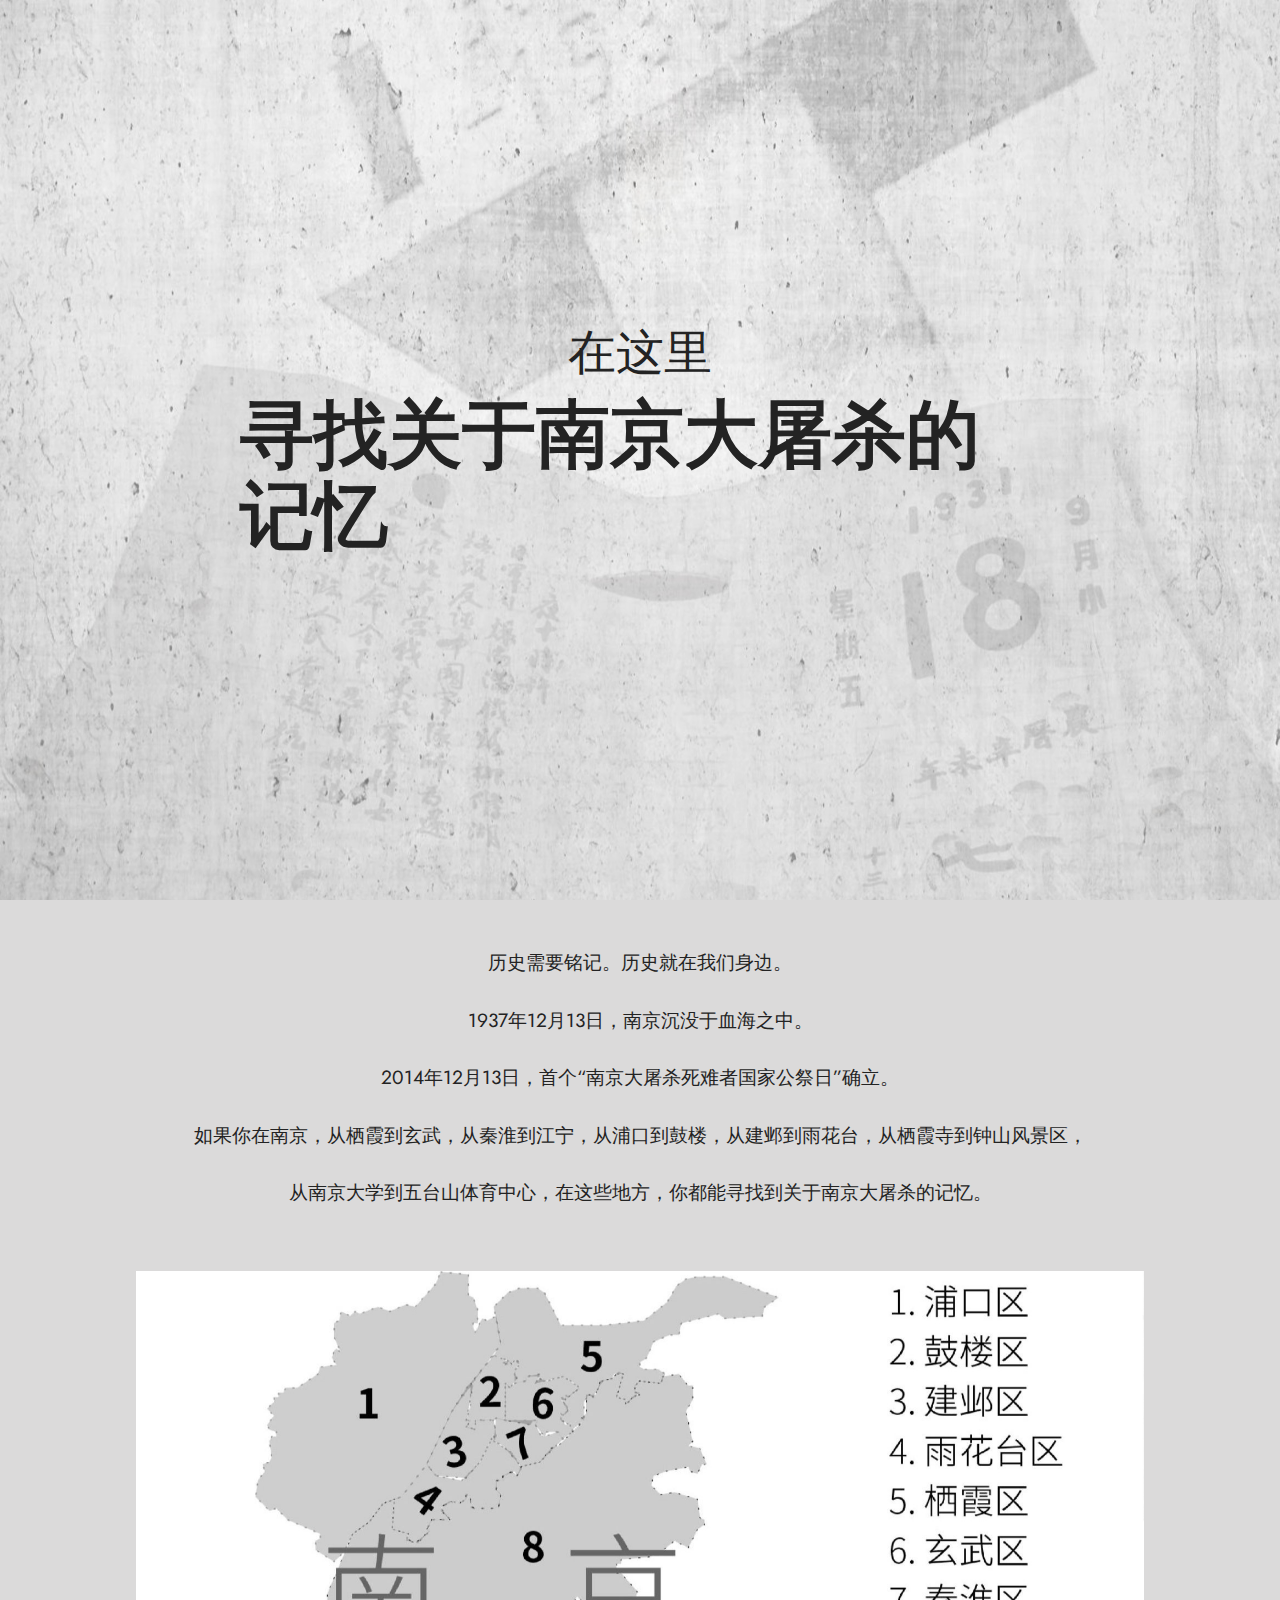
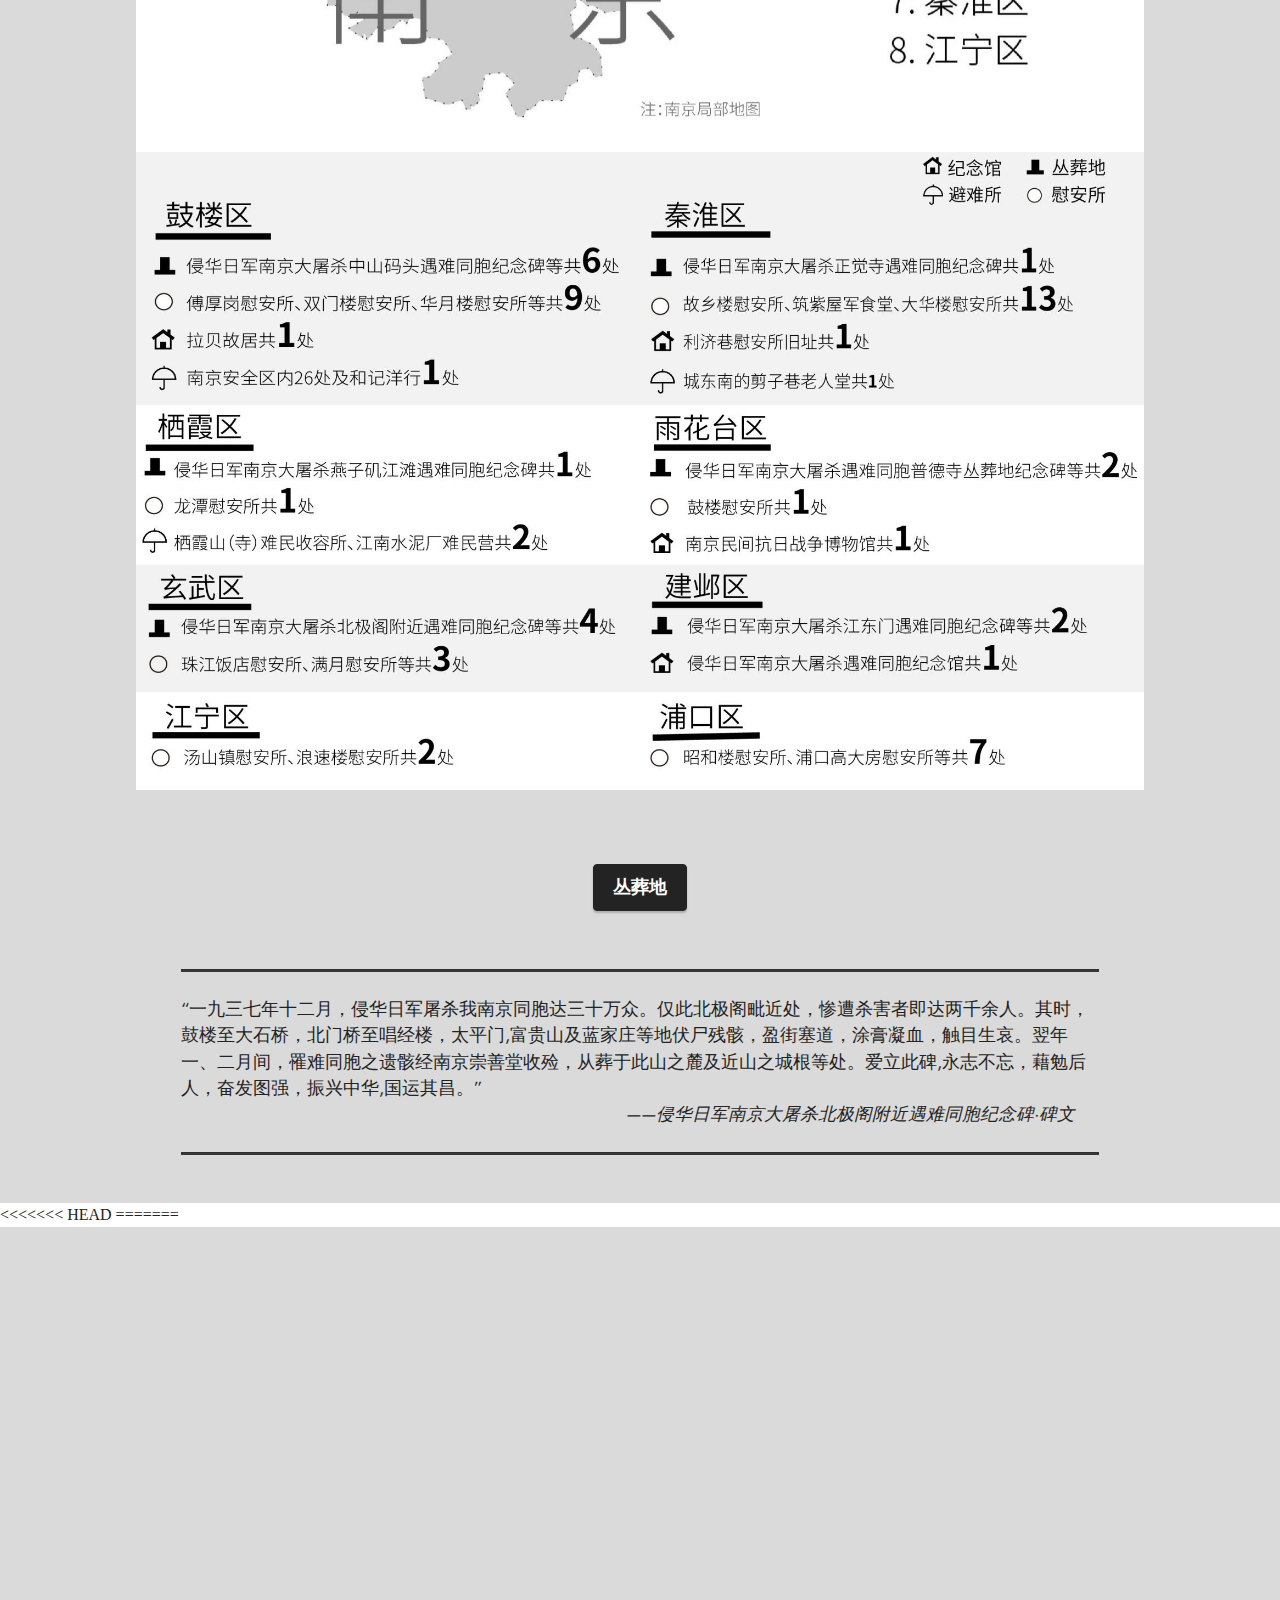
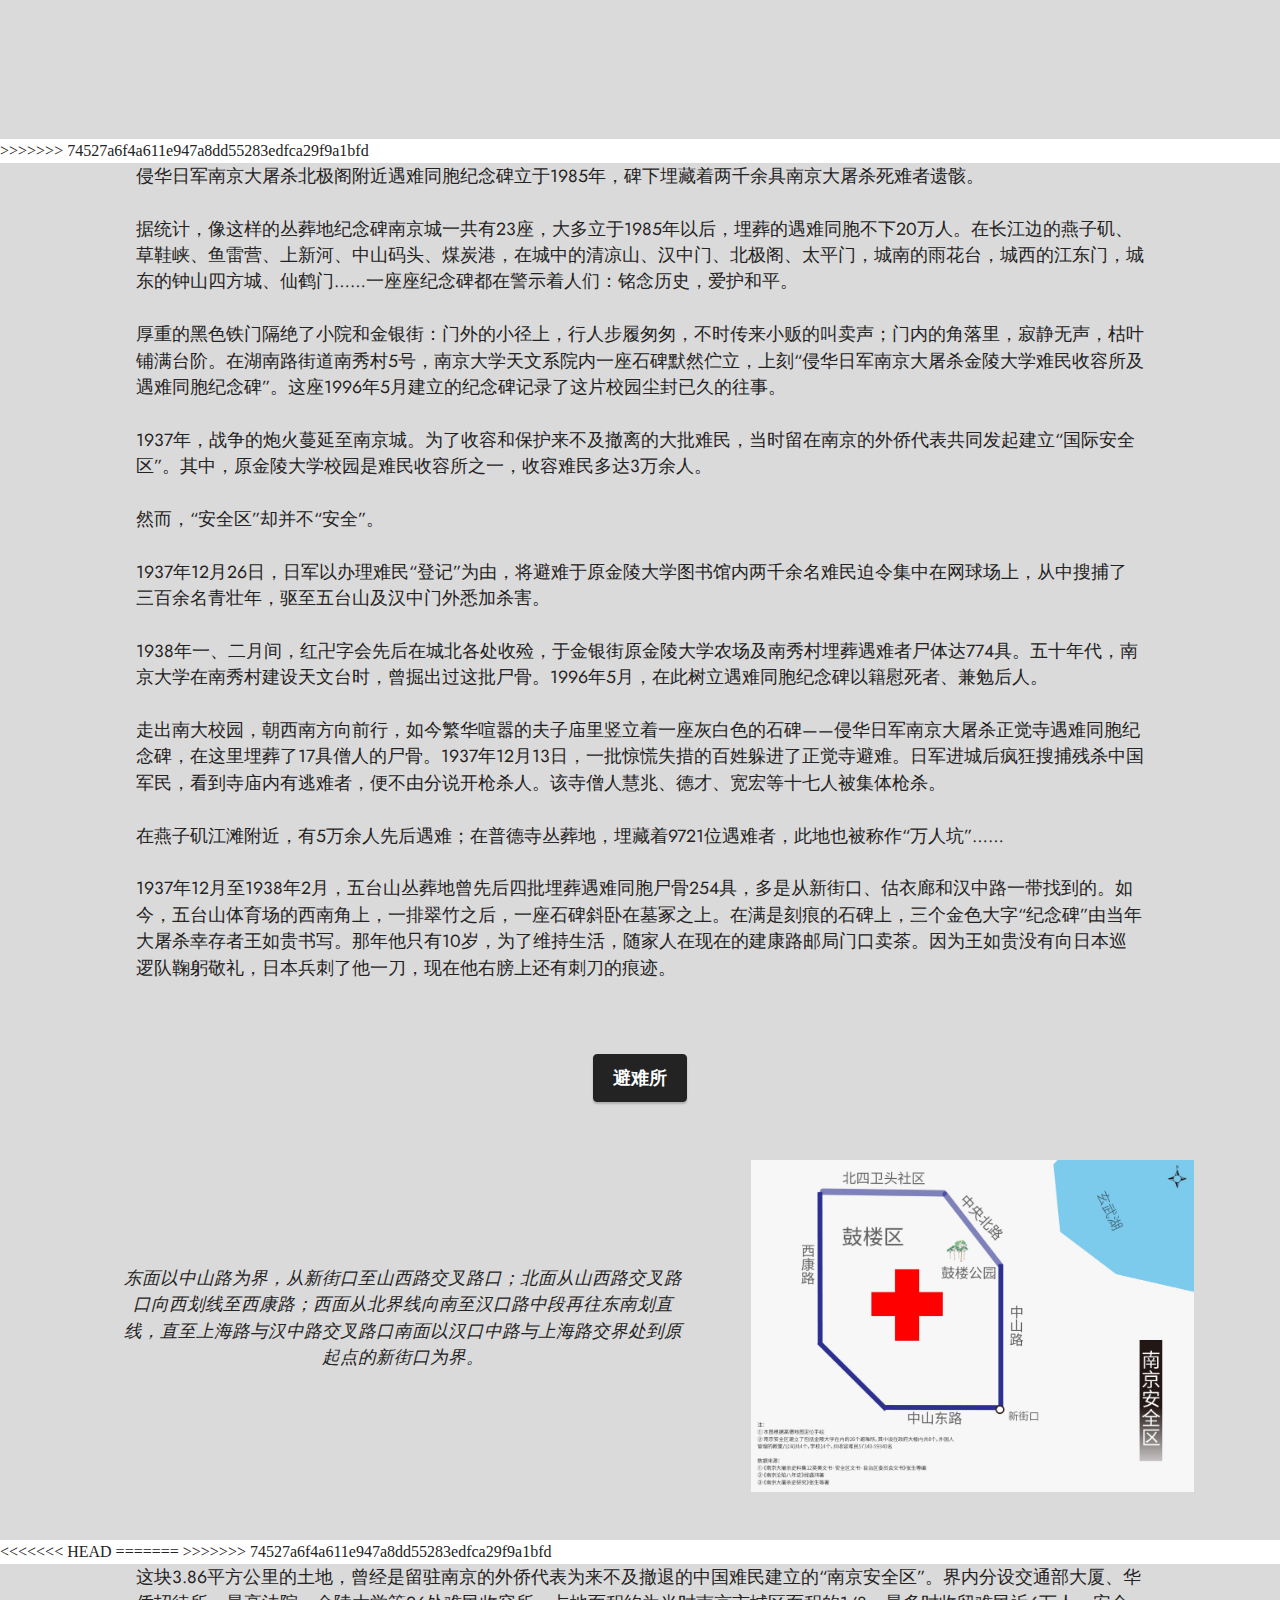
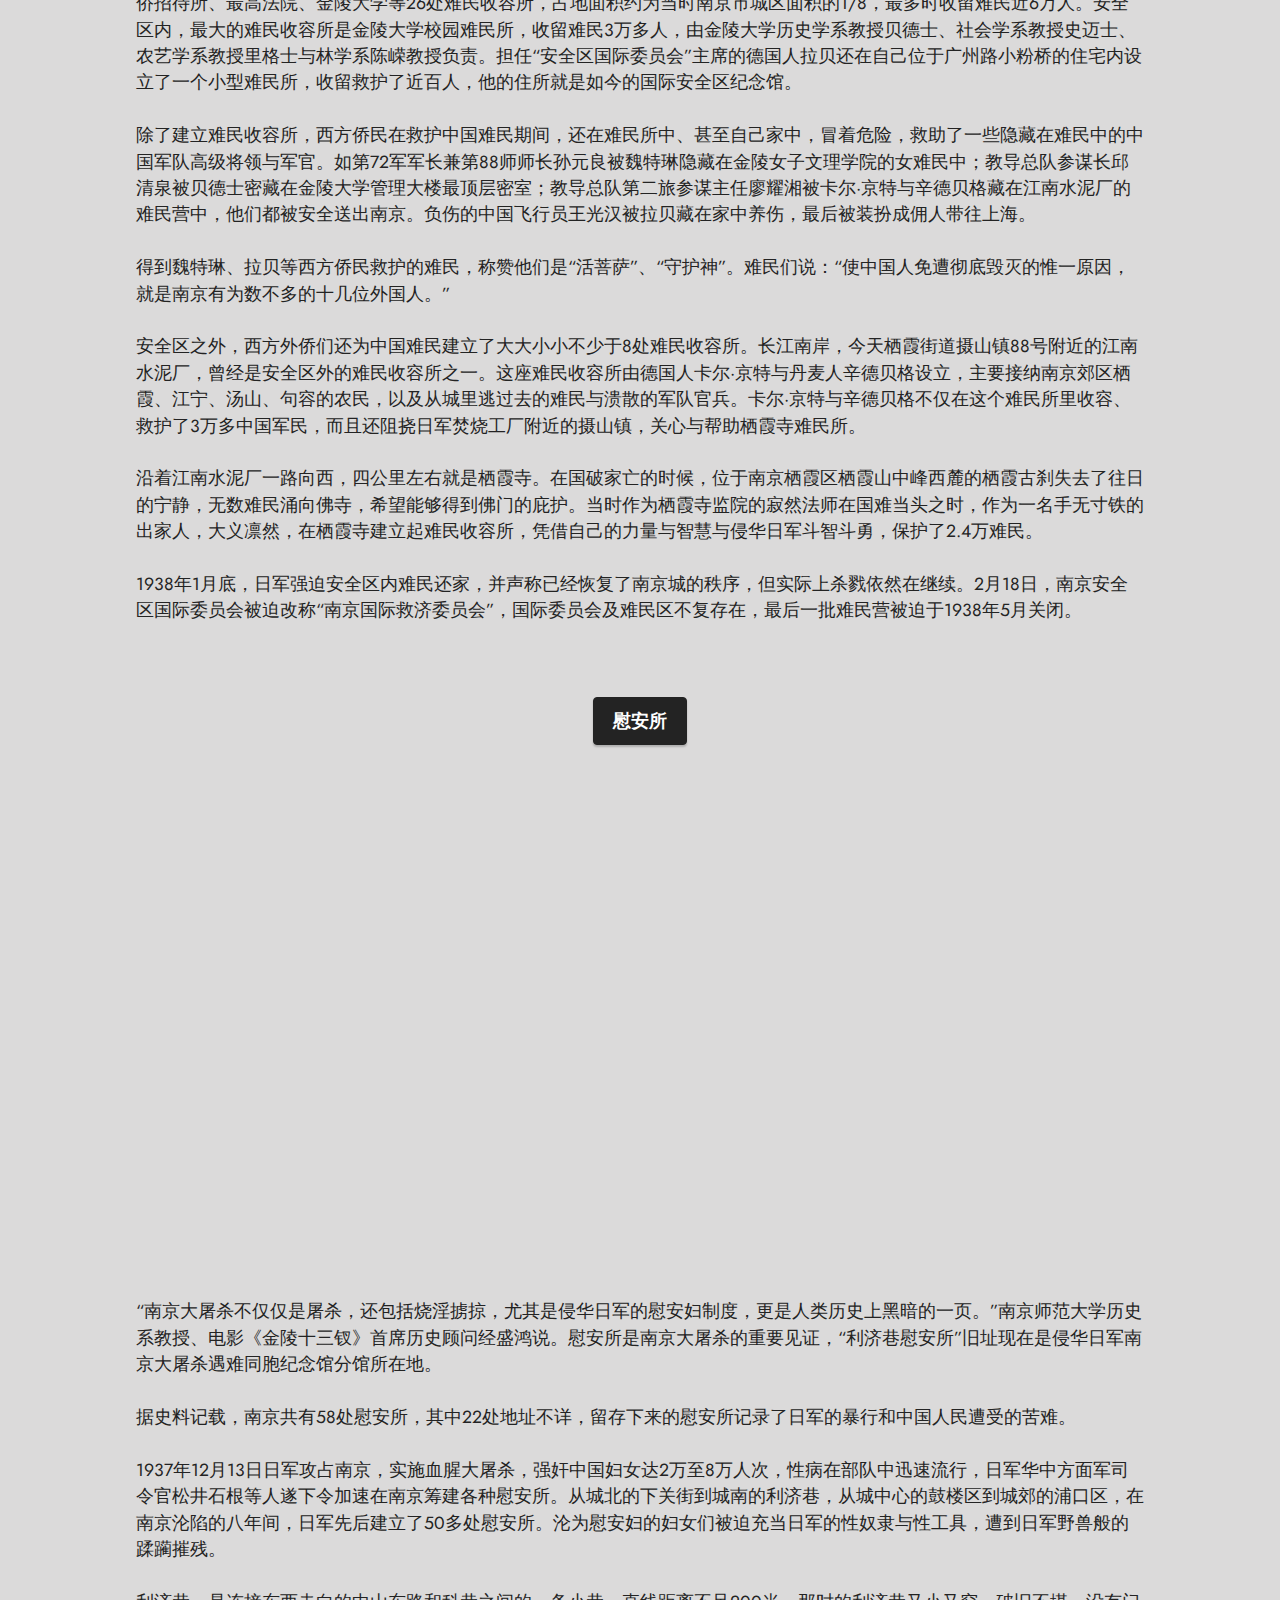
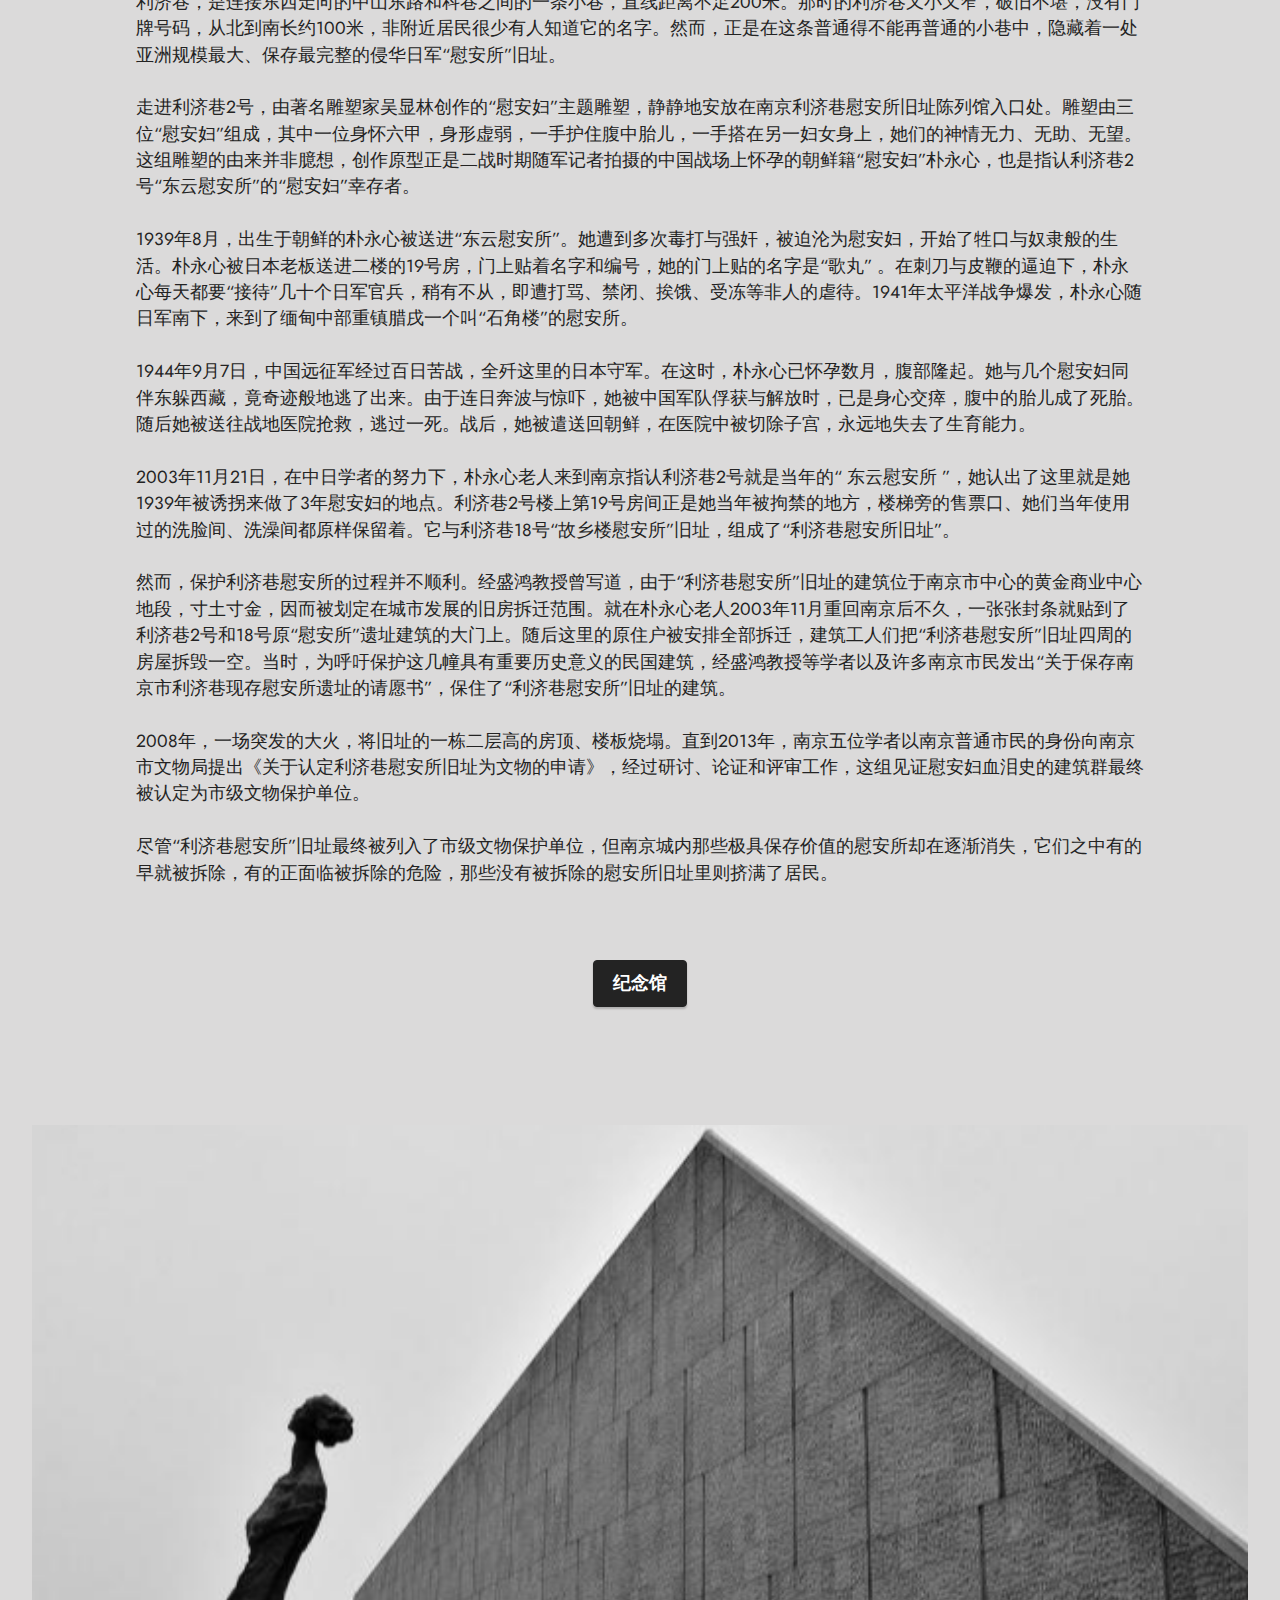
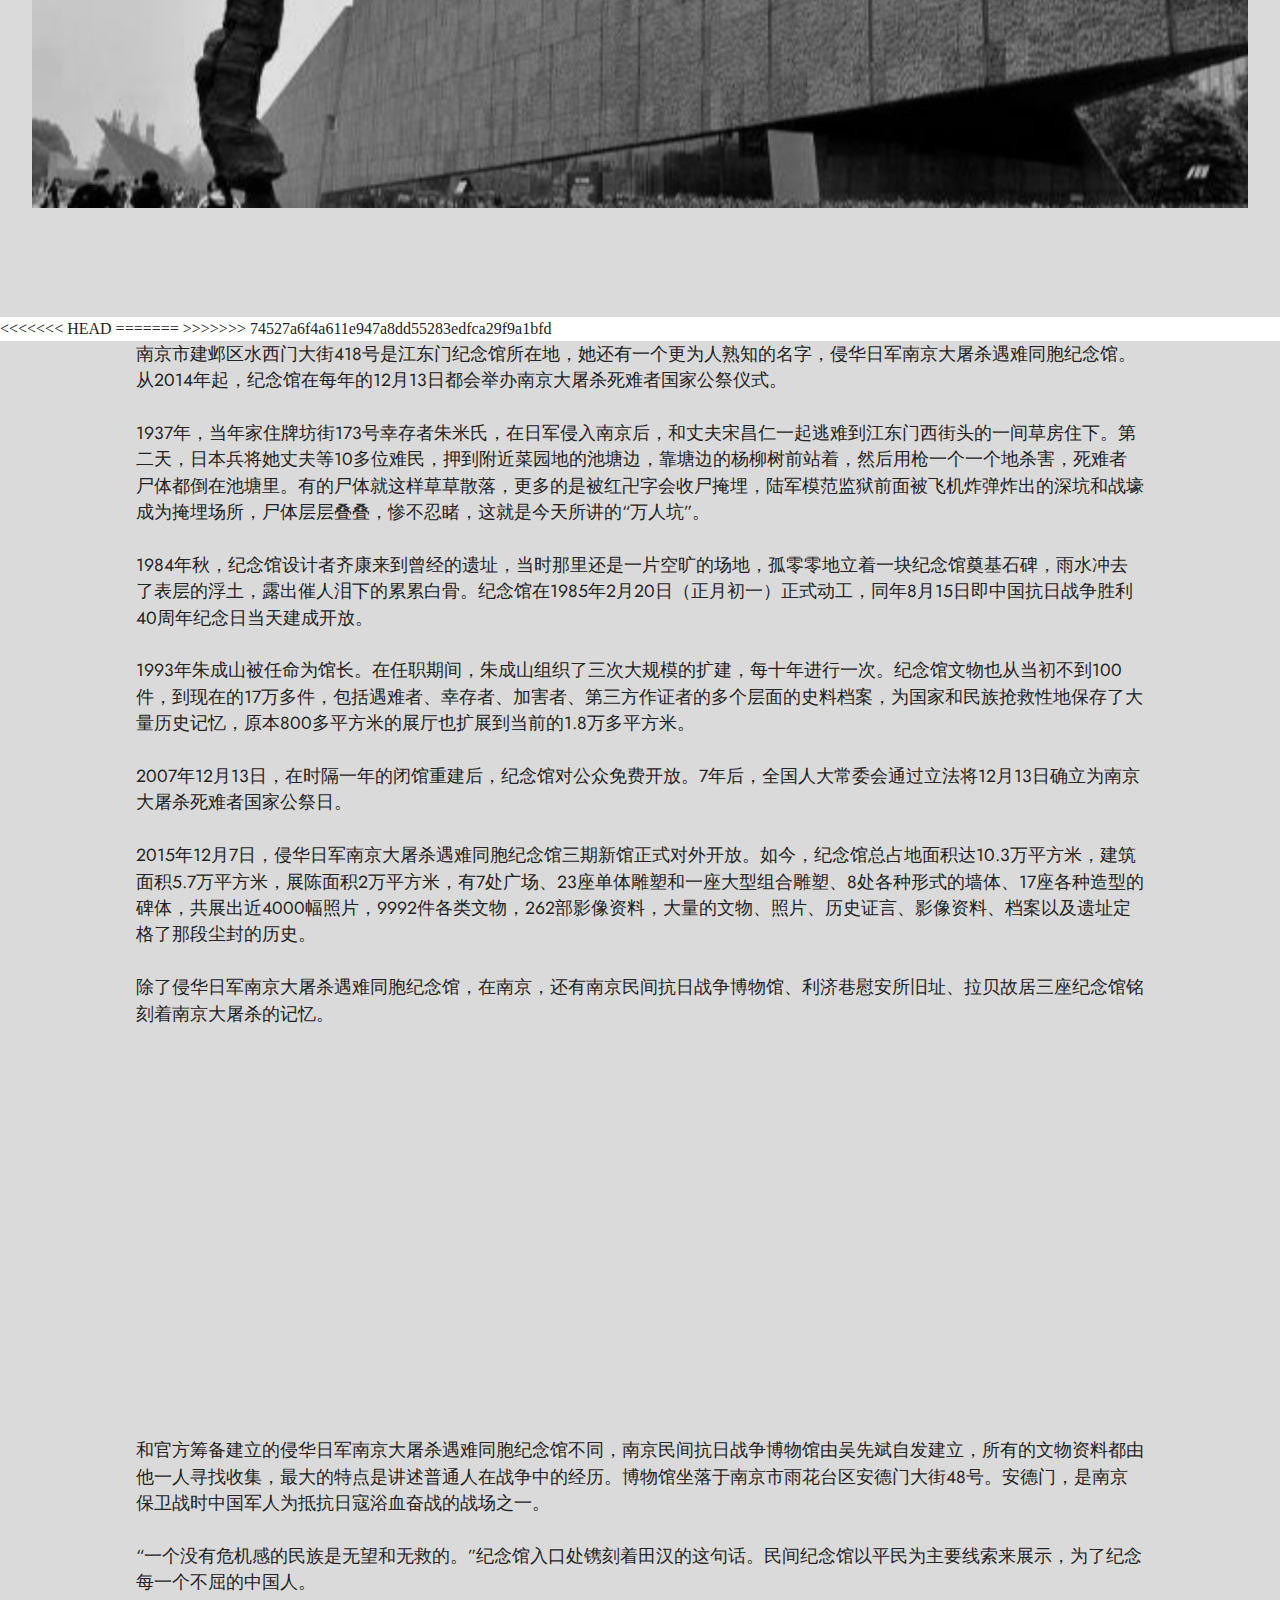
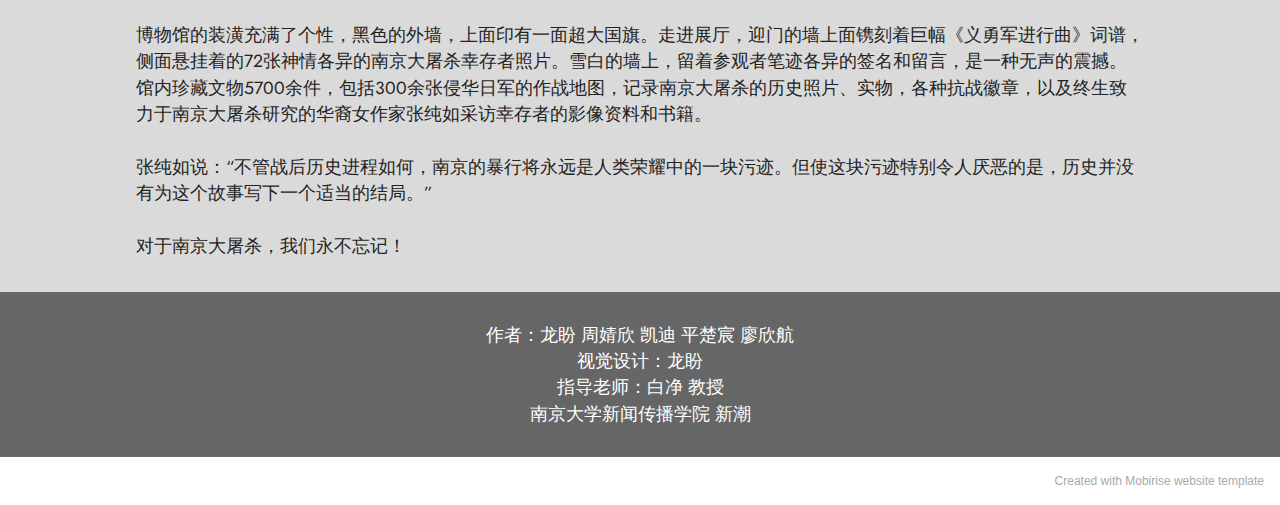
==== commit 91779013: "all" ====
--- a/index.html
+++ b/index.html
@@ -118,6 +118,19 @@
     </div>
 </section>
 
+<<<<<<< HEAD
+=======
+<section class="content4 cid-sDMHs64yFg" id="content4-43">
+      <div class="container-fluid">
+        <div class="row justify-content-center">
+            <div class="title col-md-12 col-lg-10">
+<iframe width="1024" height="512" frameborder="0" src="https://anapub.geoq.cn/3d28a9a8031eeaee5b899c0aa97360c5.ws"></iframe>
+            </div>
+        </div>
+    </div>
+</section>
+ 
+>>>>>>> 74527a6f4a611e947a8dd55283edfca29f9a1bfd
 <section class="content4 cid-sDMHs64yFg" id="content4-43">
     
     
@@ -183,7 +196,11 @@
         </div>
     </div>
 </section>
-
+<<<<<<< HEAD
+
+=======
+ 
+>>>>>>> 74527a6f4a611e947a8dd55283edfca29f9a1bfd
 <section class="content4 cid-sDMHtuUp6Z" id="content4-46">
     
     
@@ -217,7 +234,19 @@
         </div>
     </div>
 </section>
-
+  
+  
+<section class="content4 cid-sDMHs64yFg" id="content4-43">
+      <div class="container-fluid">
+        <div class="row justify-content-center">
+            <div class="title col-md-12 col-lg-10">
+<iframe width="1024" height="512" frameborder="0" src="https://anapub.geoq.cn/e65b2b43e736e6899f57aa3a7d544972.ws"></iframe>
+            </div>
+        </div>
+    </div>
+</section>
+
+ 
 <section class="content4 cid-sDMHv9E7eU" id="content4-48">
     
     
@@ -276,7 +305,11 @@
         </div>
     </div>
 </section>
-
+<<<<<<< HEAD
+
+=======
+  
+>>>>>>> 74527a6f4a611e947a8dd55283edfca29f9a1bfd
 <section class="content4 cid-sDMHwp8gCg" id="content4-4b">
     
     
@@ -290,7 +323,7 @@
 </div><div>1937年，当年家住牌坊街173号幸存者朱米氏，在日军侵入南京后，和丈夫宋昌仁一起逃难到江东门西街头的一间草房住下。第二天，日本兵将她丈夫等10多位难民，押到附近菜园地的池塘边，靠塘边的杨柳树前站着，然后用枪一个一个地杀害，死难者尸体都倒在池塘里。有的尸体就这样草草散落，更多的是被红卍字会收尸掩埋，陆军模范监狱前面被飞机炸弹炸出的深坑和战壕成为掩埋场所，尸体层层叠叠，惨不忍睹，这就是今天所讲的“万人坑”。</div><br><div>
 </div><div>
 </div><div>1984年秋，纪念馆设计者齐康来到曾经的遗址，当时那里还是一片空旷的场地，孤零零地立着一块纪念馆奠基石碑，雨水冲去了表层的浮土，露出催人泪下的累累白骨。纪念馆在1985年2月20日（正月初一）正式动工，同年8月15日即中国抗日战争胜利40周年纪念日当天建成开放。</div><br><div>
-</div><div>
+</div><div>                 
 </div><div>1993年朱成山被任命为馆长。在任职期间，朱成山组织了三次大规模的扩建，每十年进行一次。纪念馆文物也从当初不到100件，到现在的17万多件，包括遇难者、幸存者、加害者、第三方作证者的多个层面的史料档案，为国家和民族抢救性地保存了大量历史记忆，原本800多平方米的展厅也扩展到当前的1.8万多平方米。</div><br><div>
 </div><div>
 </div><div>2007年12月13日，在时隔一年的闭馆重建后，纪念馆对公众免费开放。7年后，全国人大常委会通过立法将12月13日确立为南京大屠杀死难者国家公祭日。</div><br><div>
@@ -299,6 +332,7 @@
 </div><div>
 </div><div>除了侵华日军南京大屠杀遇难同胞纪念馆，在南京，还有南京民间抗日战争博物馆、利济巷慰安所旧址、拉贝故居三座纪念馆铭刻着南京大屠杀的记忆。</div><br><div>
 </div><div>
+<iframe width="1024" height="384" frameborder="0" src="https://anapub.geoq.cn/1f154a9397634b7b325d572857ecb205.ws"></iframe>
 </div><div>和官方筹备建立的侵华日军南京大屠杀遇难同胞纪念馆不同，南京民间抗日战争博物馆由吴先斌自发建立，所有的文物资料都由他一人寻找收集，最大的特点是讲述普通人在战争中的经历。博物馆坐落于南京市雨花台区安德门大街48号。安德门，是南京保卫战时中国军人为抵抗日寇浴血奋战的战场之一。</div><br><div>
 </div><div>
 </div><div>“一个没有危机感的民族是无望和无救的。”纪念馆入口处镌刻着田汉的这句话。民间纪念馆以平民为主要线索来展示，为了纪念每一个不屈的中国人。</div><br><div>
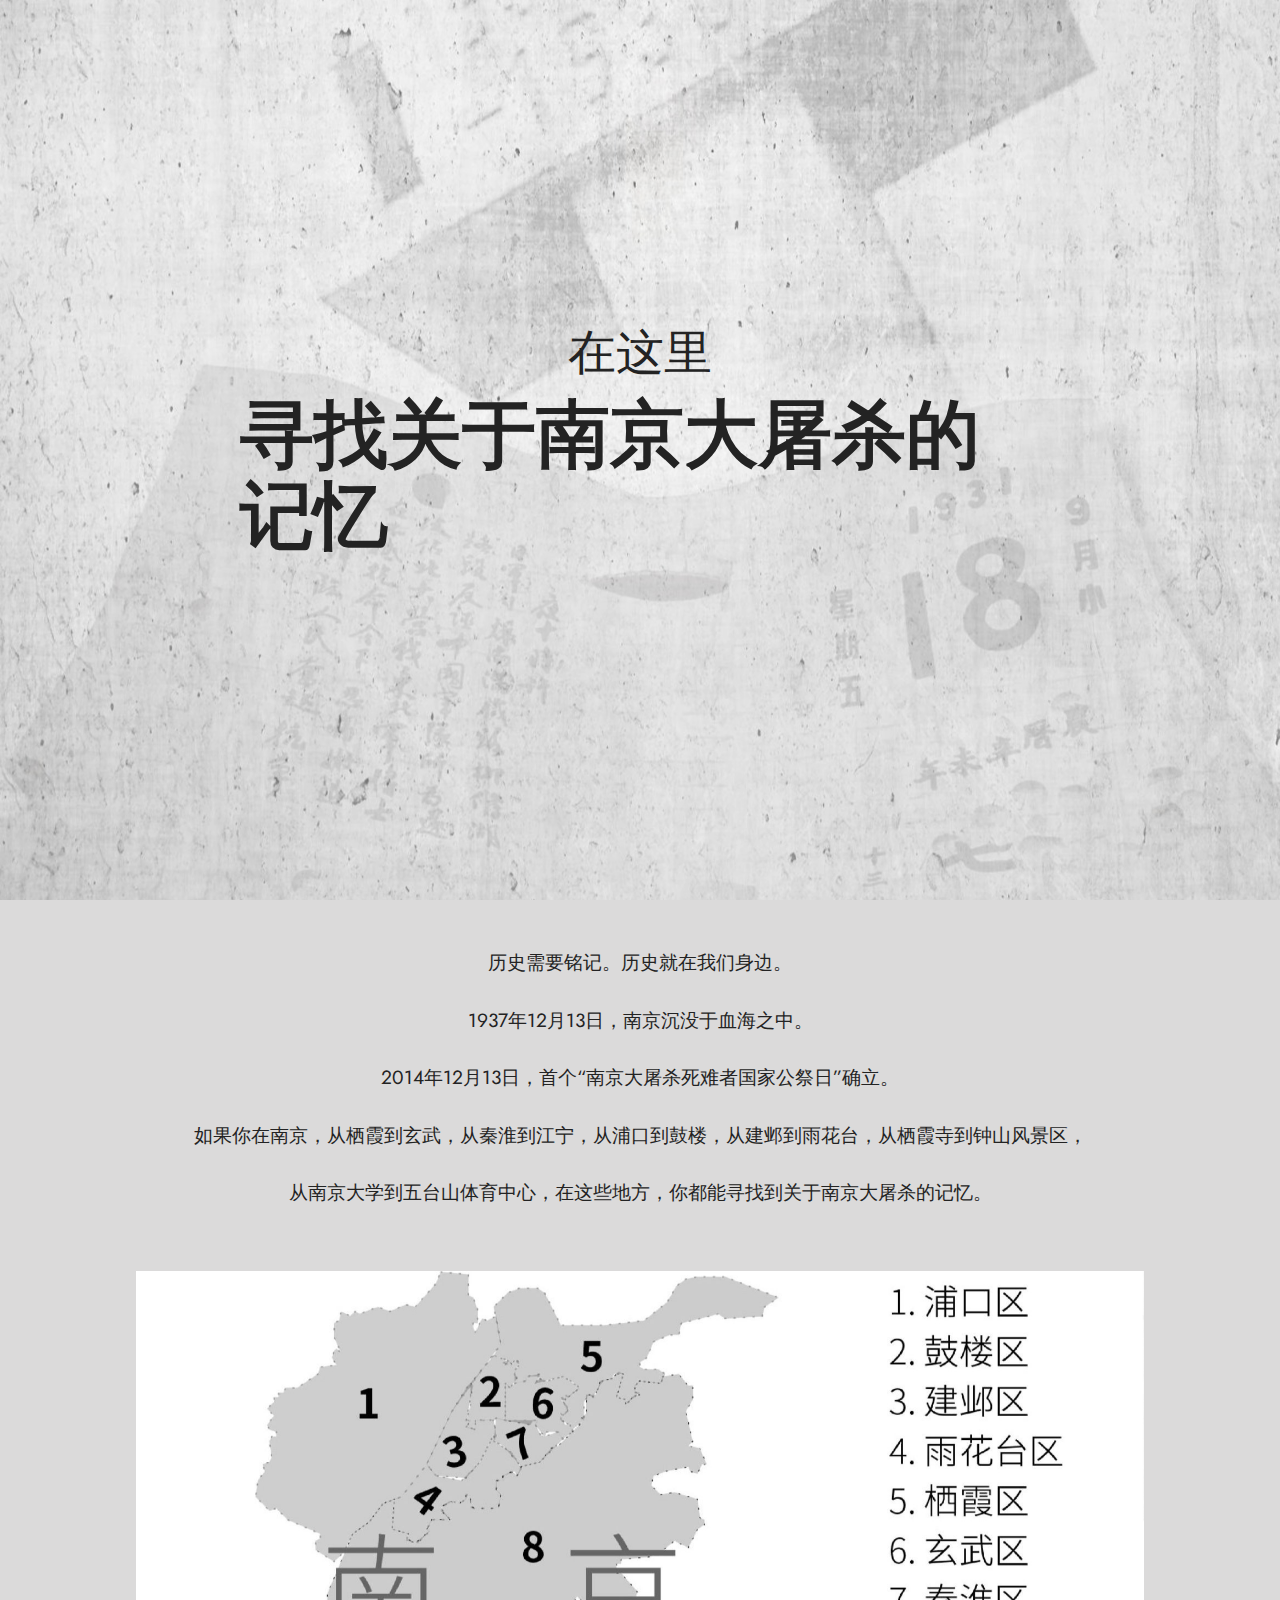
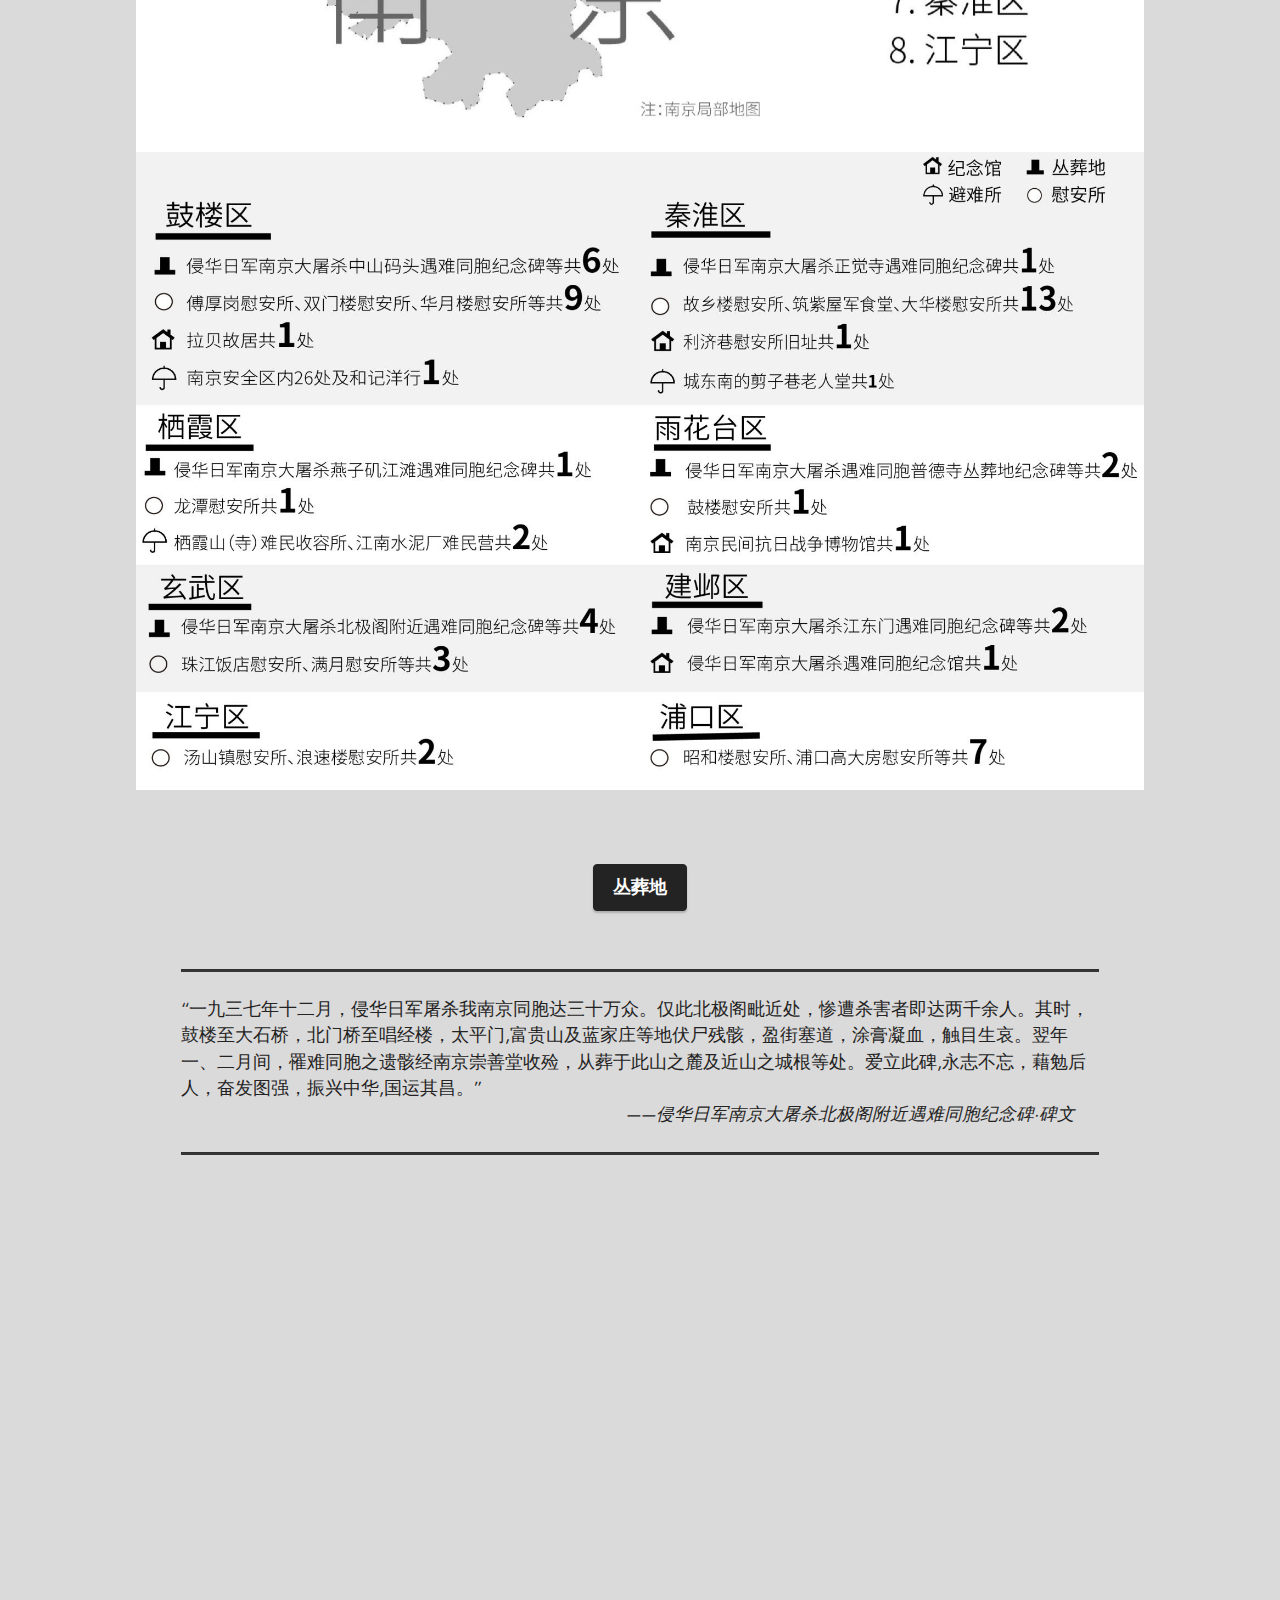
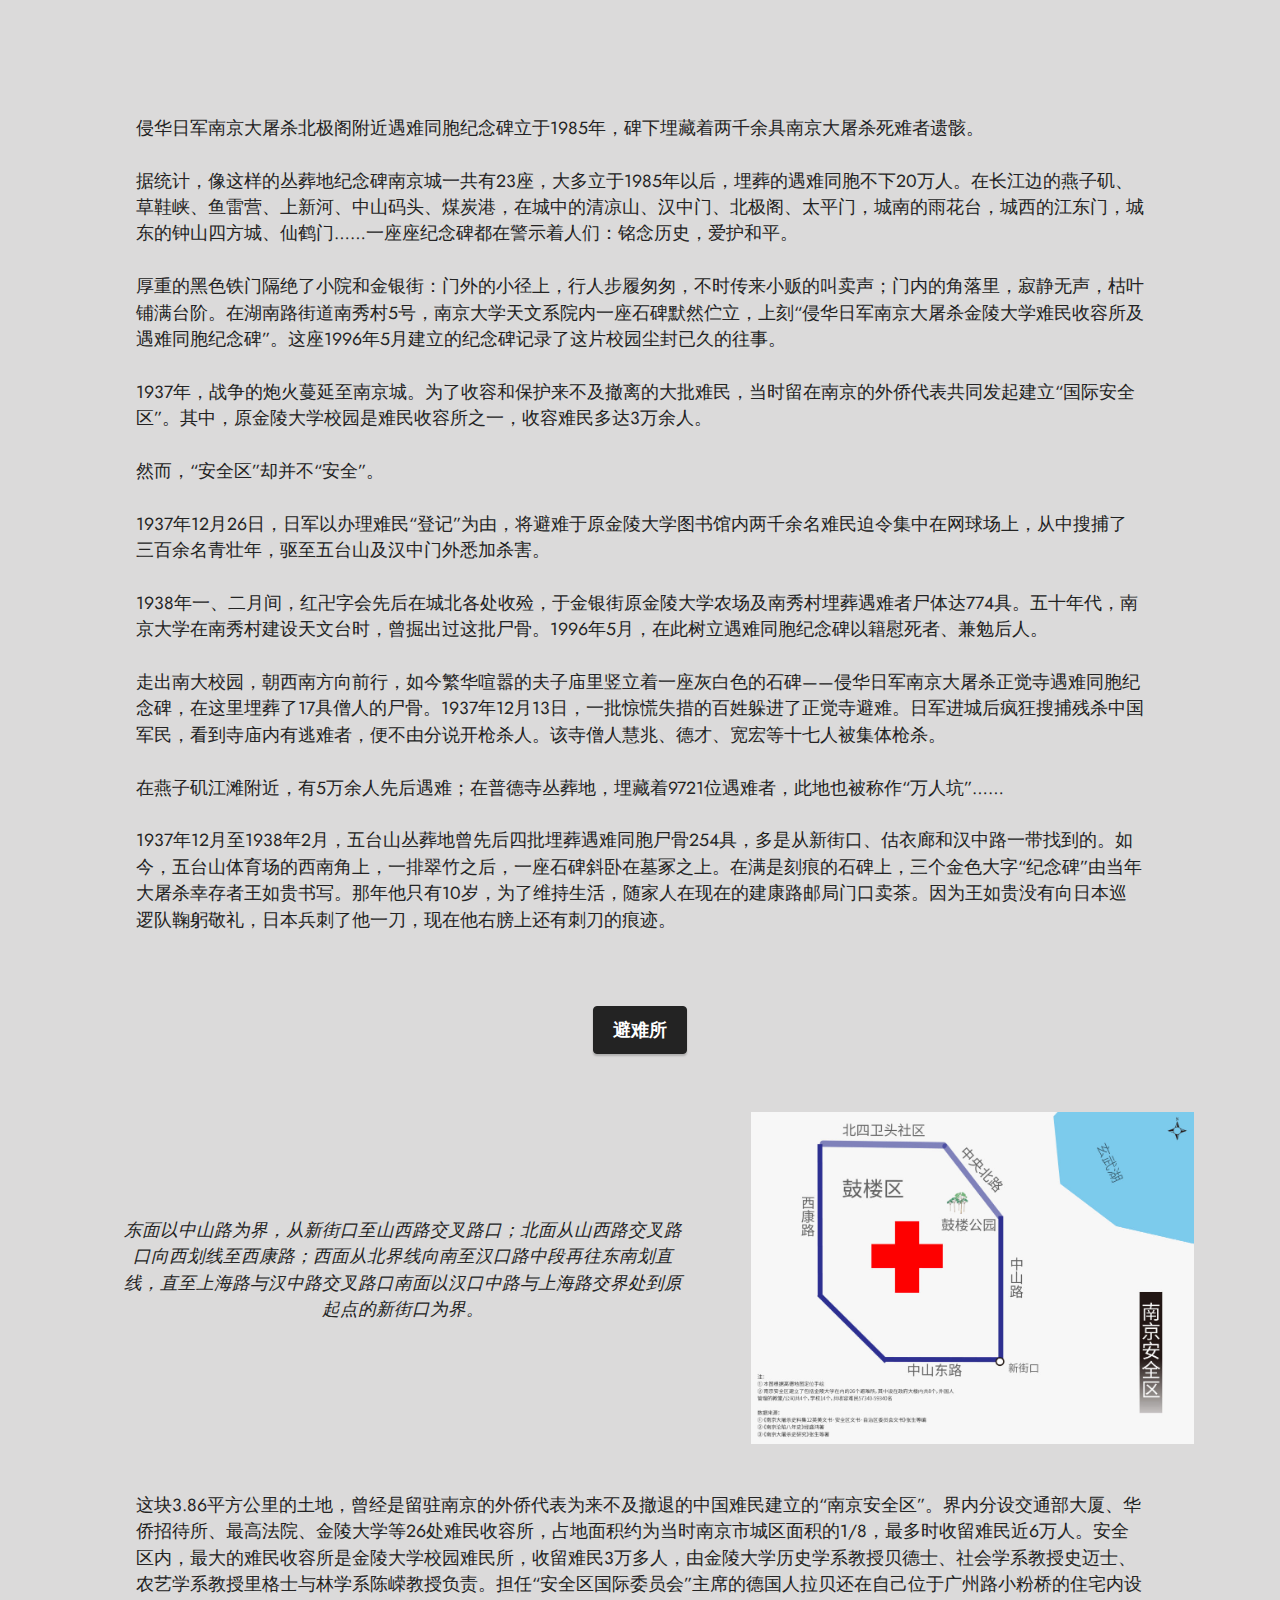
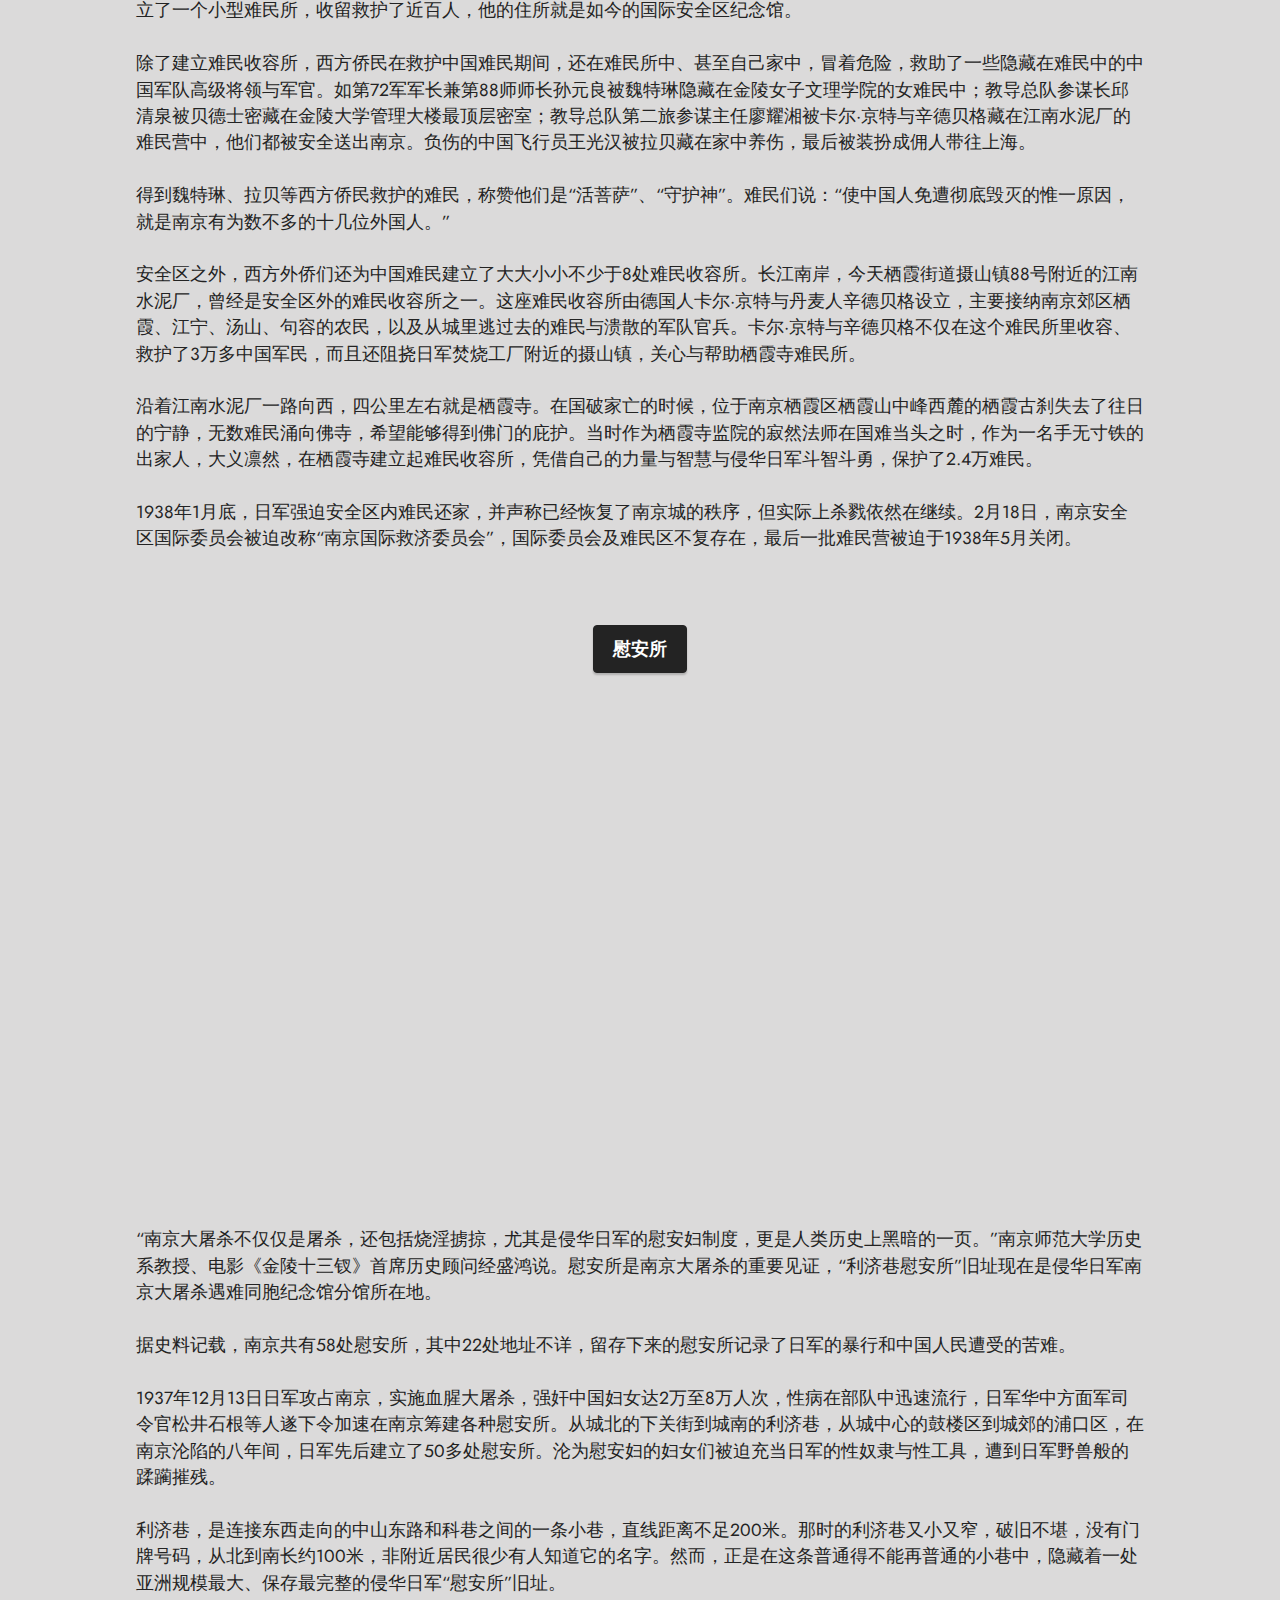
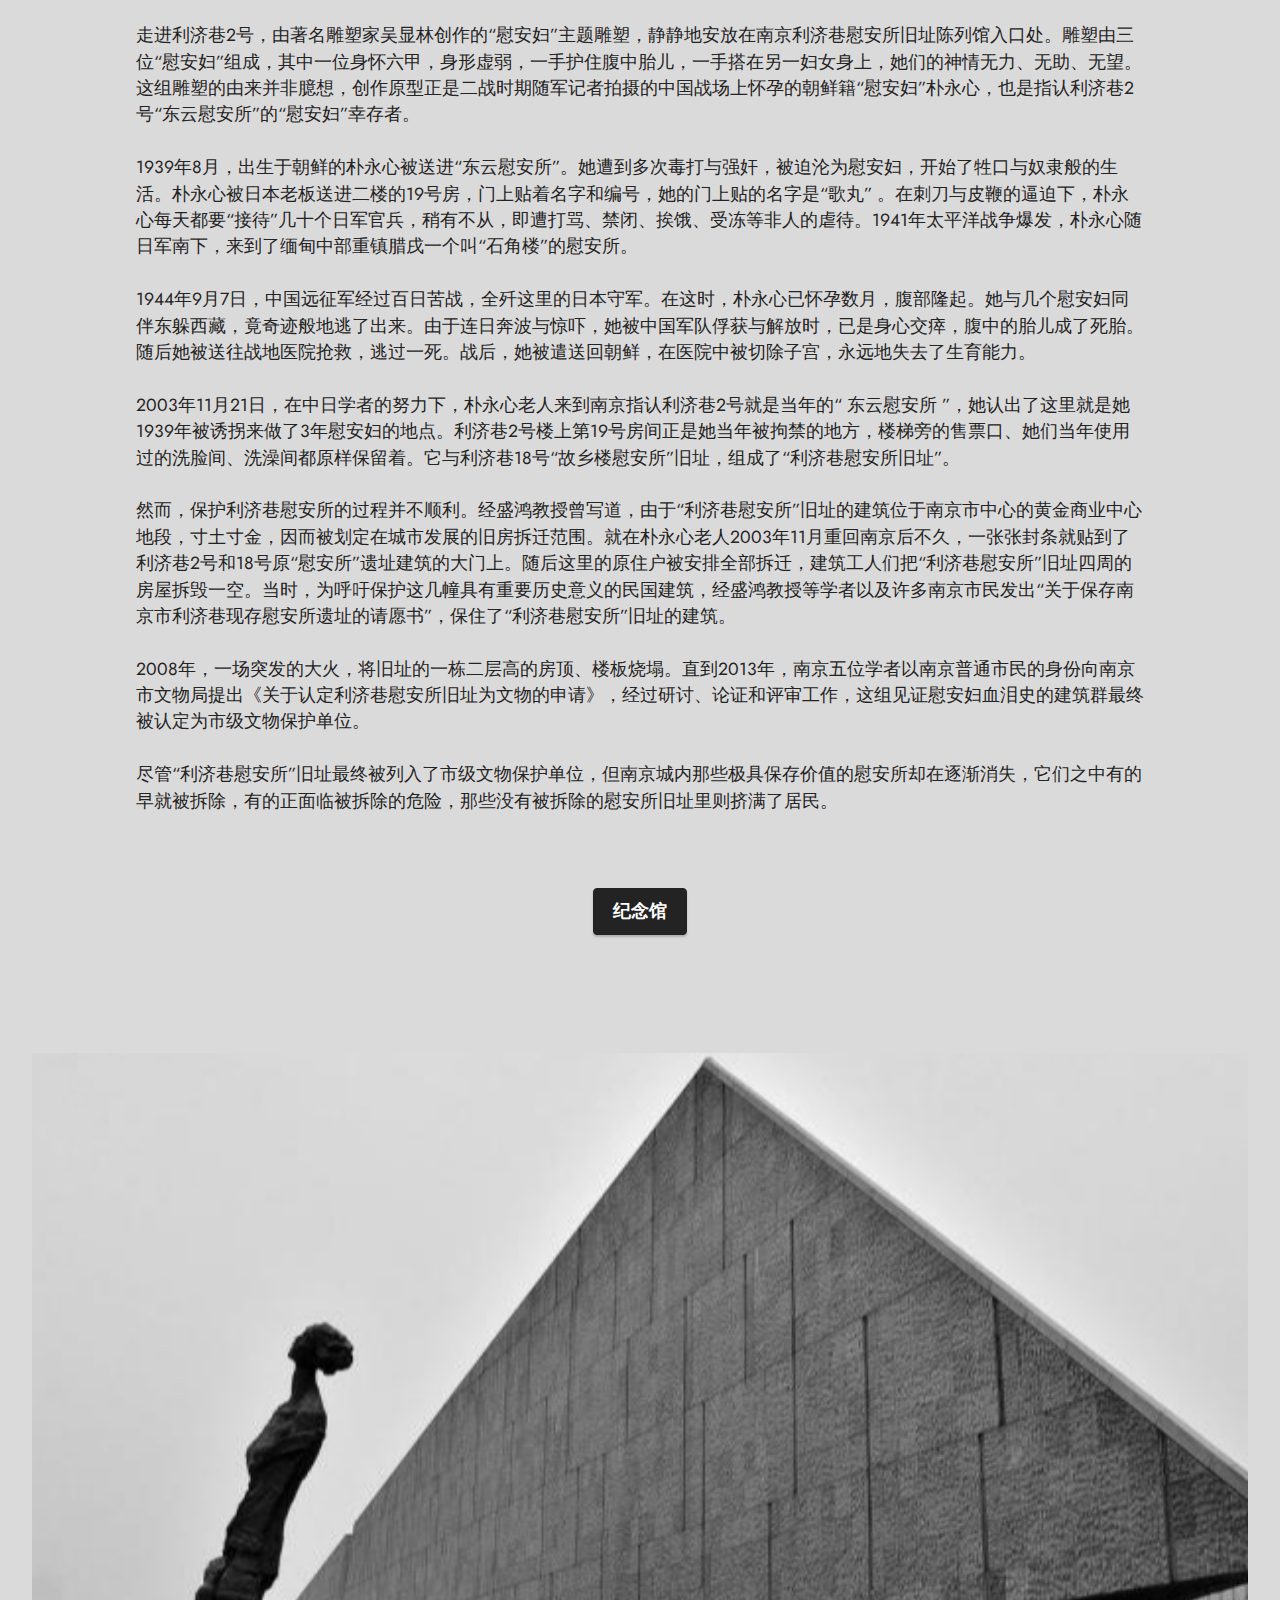
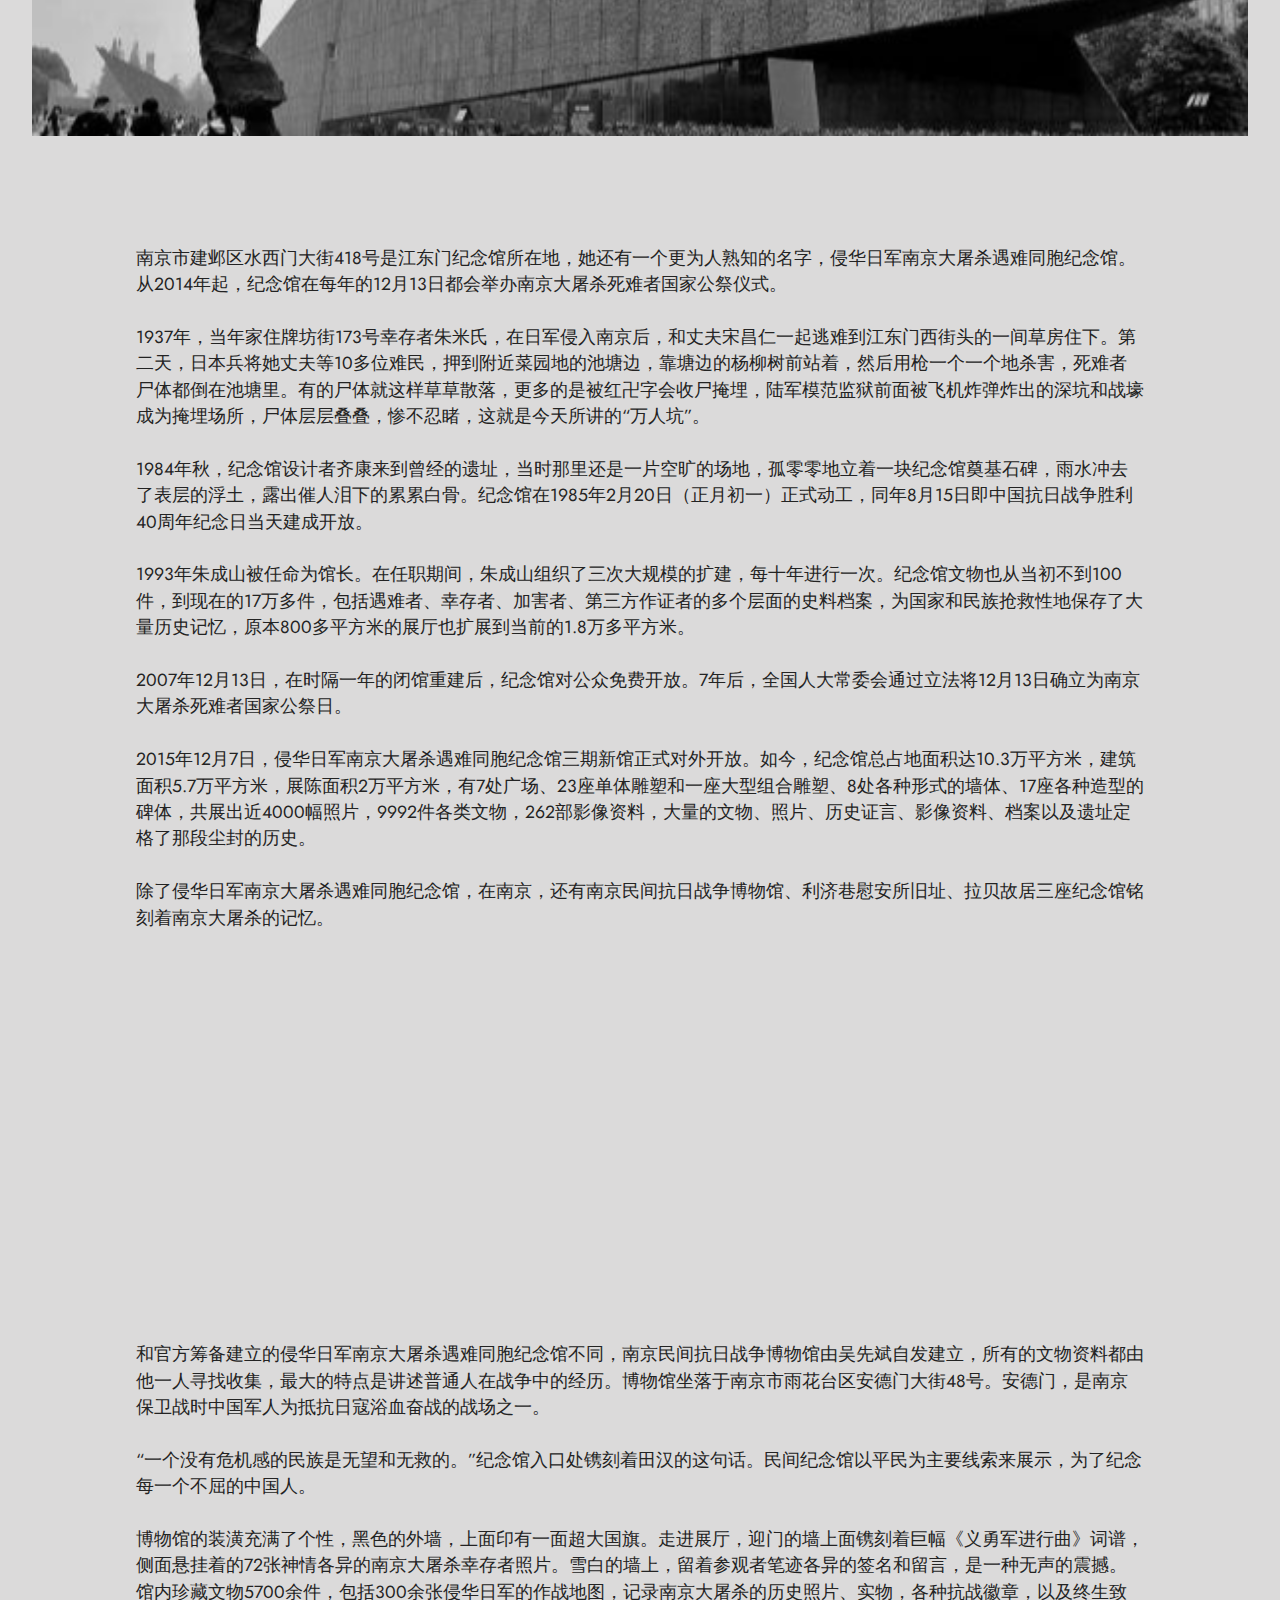
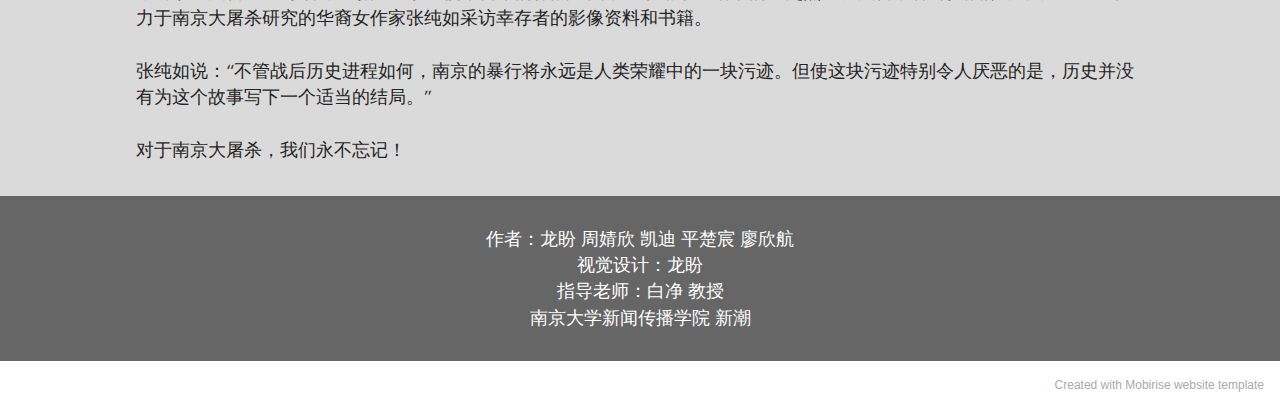
==== commit f2f1842a: "Update index.html" ====
--- a/index.html
+++ b/index.html
@@ -118,19 +118,17 @@
     </div>
 </section>
 
-<<<<<<< HEAD
-=======
 <section class="content4 cid-sDMHs64yFg" id="content4-43">
       <div class="container-fluid">
         <div class="row justify-content-center">
             <div class="title col-md-12 col-lg-10">
 <iframe width="1024" height="512" frameborder="0" src="https://anapub.geoq.cn/3d28a9a8031eeaee5b899c0aa97360c5.ws"></iframe>
+</div><div>
             </div>
         </div>
     </div>
 </section>
  
->>>>>>> 74527a6f4a611e947a8dd55283edfca29f9a1bfd
 <section class="content4 cid-sDMHs64yFg" id="content4-43">
     
     
@@ -196,11 +194,7 @@
         </div>
     </div>
 </section>
-<<<<<<< HEAD
-
-=======
- 
->>>>>>> 74527a6f4a611e947a8dd55283edfca29f9a1bfd
+
 <section class="content4 cid-sDMHtuUp6Z" id="content4-46">
     
     
@@ -241,6 +235,7 @@
         <div class="row justify-content-center">
             <div class="title col-md-12 col-lg-10">
 <iframe width="1024" height="512" frameborder="0" src="https://anapub.geoq.cn/e65b2b43e736e6899f57aa3a7d544972.ws"></iframe>
+</div><div>
             </div>
         </div>
     </div>
@@ -305,11 +300,7 @@
         </div>
     </div>
 </section>
-<<<<<<< HEAD
-
-=======
-  
->>>>>>> 74527a6f4a611e947a8dd55283edfca29f9a1bfd
+
 <section class="content4 cid-sDMHwp8gCg" id="content4-4b">
     
     
@@ -333,6 +324,7 @@
 </div><div>除了侵华日军南京大屠杀遇难同胞纪念馆，在南京，还有南京民间抗日战争博物馆、利济巷慰安所旧址、拉贝故居三座纪念馆铭刻着南京大屠杀的记忆。</div><br><div>
 </div><div>
 <iframe width="1024" height="384" frameborder="0" src="https://anapub.geoq.cn/1f154a9397634b7b325d572857ecb205.ws"></iframe>
+</div><div>
 </div><div>和官方筹备建立的侵华日军南京大屠杀遇难同胞纪念馆不同，南京民间抗日战争博物馆由吴先斌自发建立，所有的文物资料都由他一人寻找收集，最大的特点是讲述普通人在战争中的经历。博物馆坐落于南京市雨花台区安德门大街48号。安德门，是南京保卫战时中国军人为抵抗日寇浴血奋战的战场之一。</div><br><div>
 </div><div>
 </div><div>“一个没有危机感的民族是无望和无救的。”纪念馆入口处镌刻着田汉的这句话。民间纪念馆以平民为主要线索来展示，为了纪念每一个不屈的中国人。</div><br><div>
@@ -365,4 +357,4 @@
   
   
 </body>
-</html>+</html>
